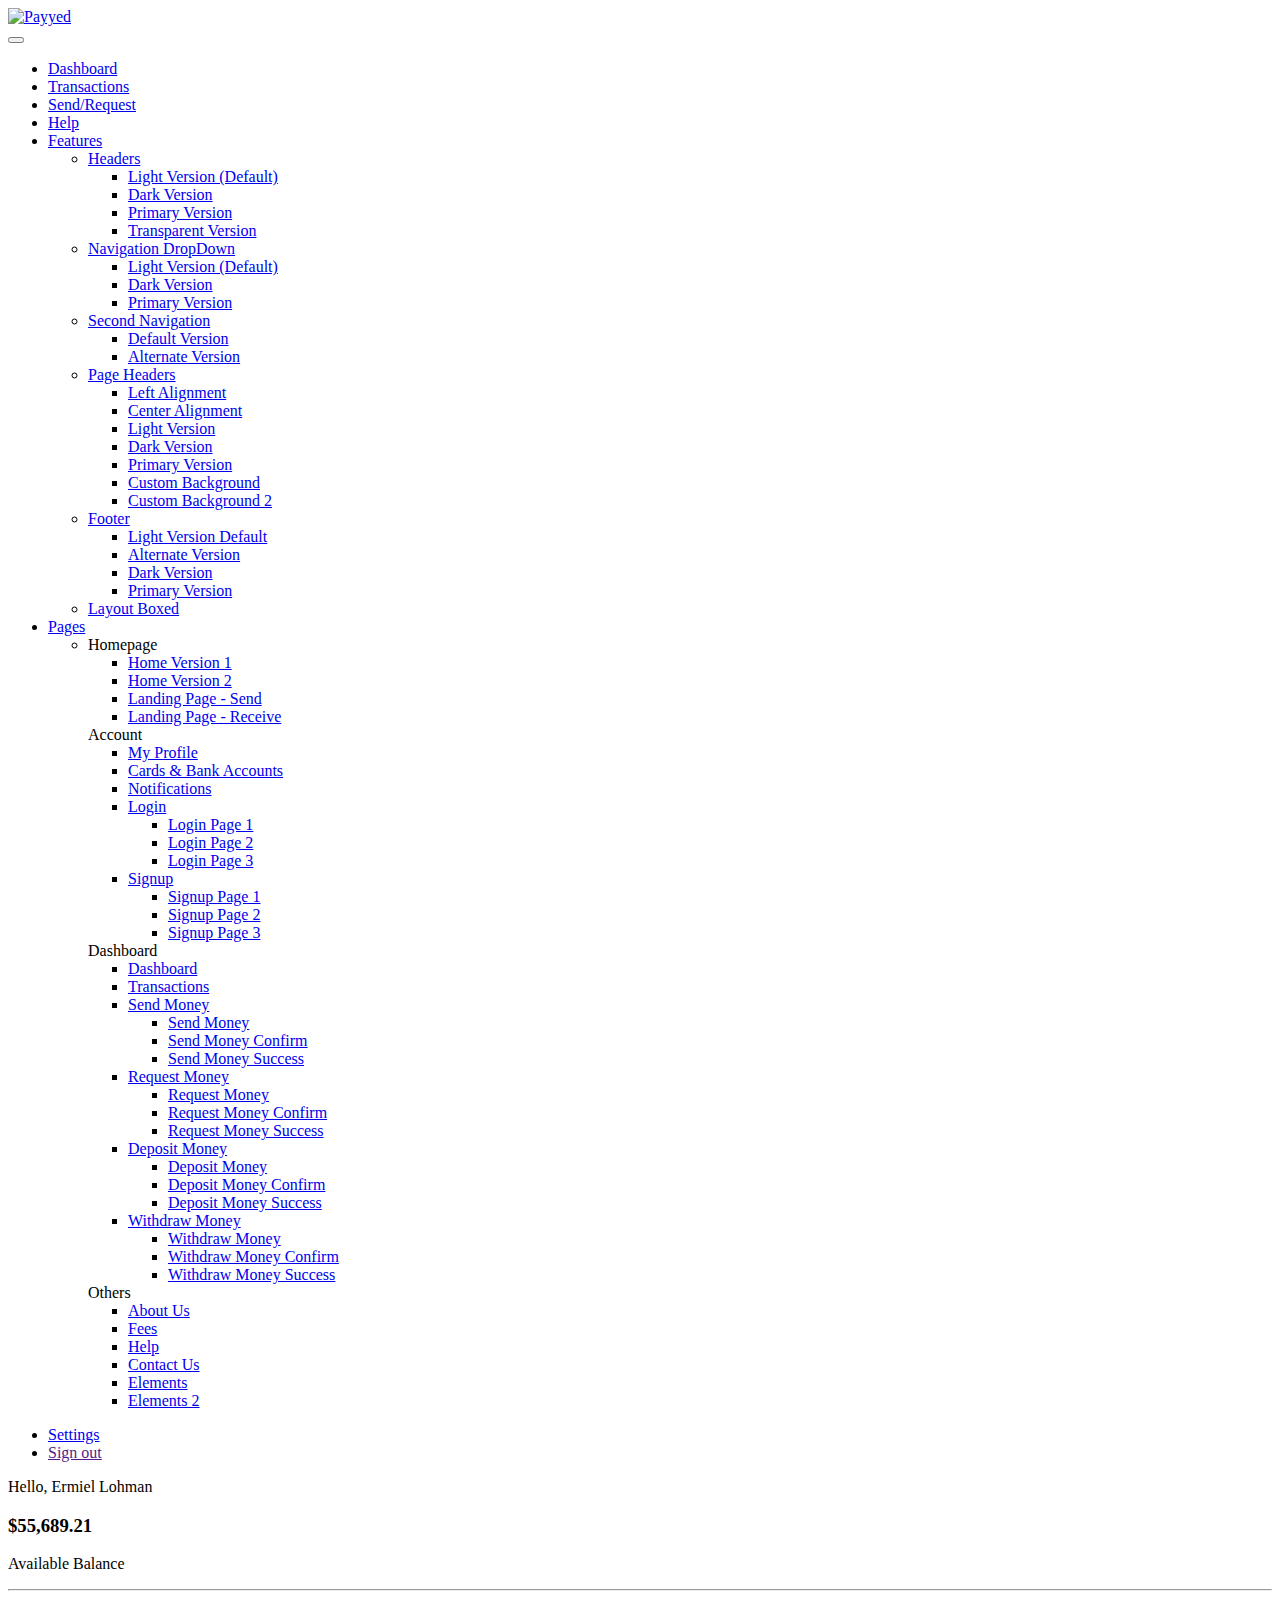
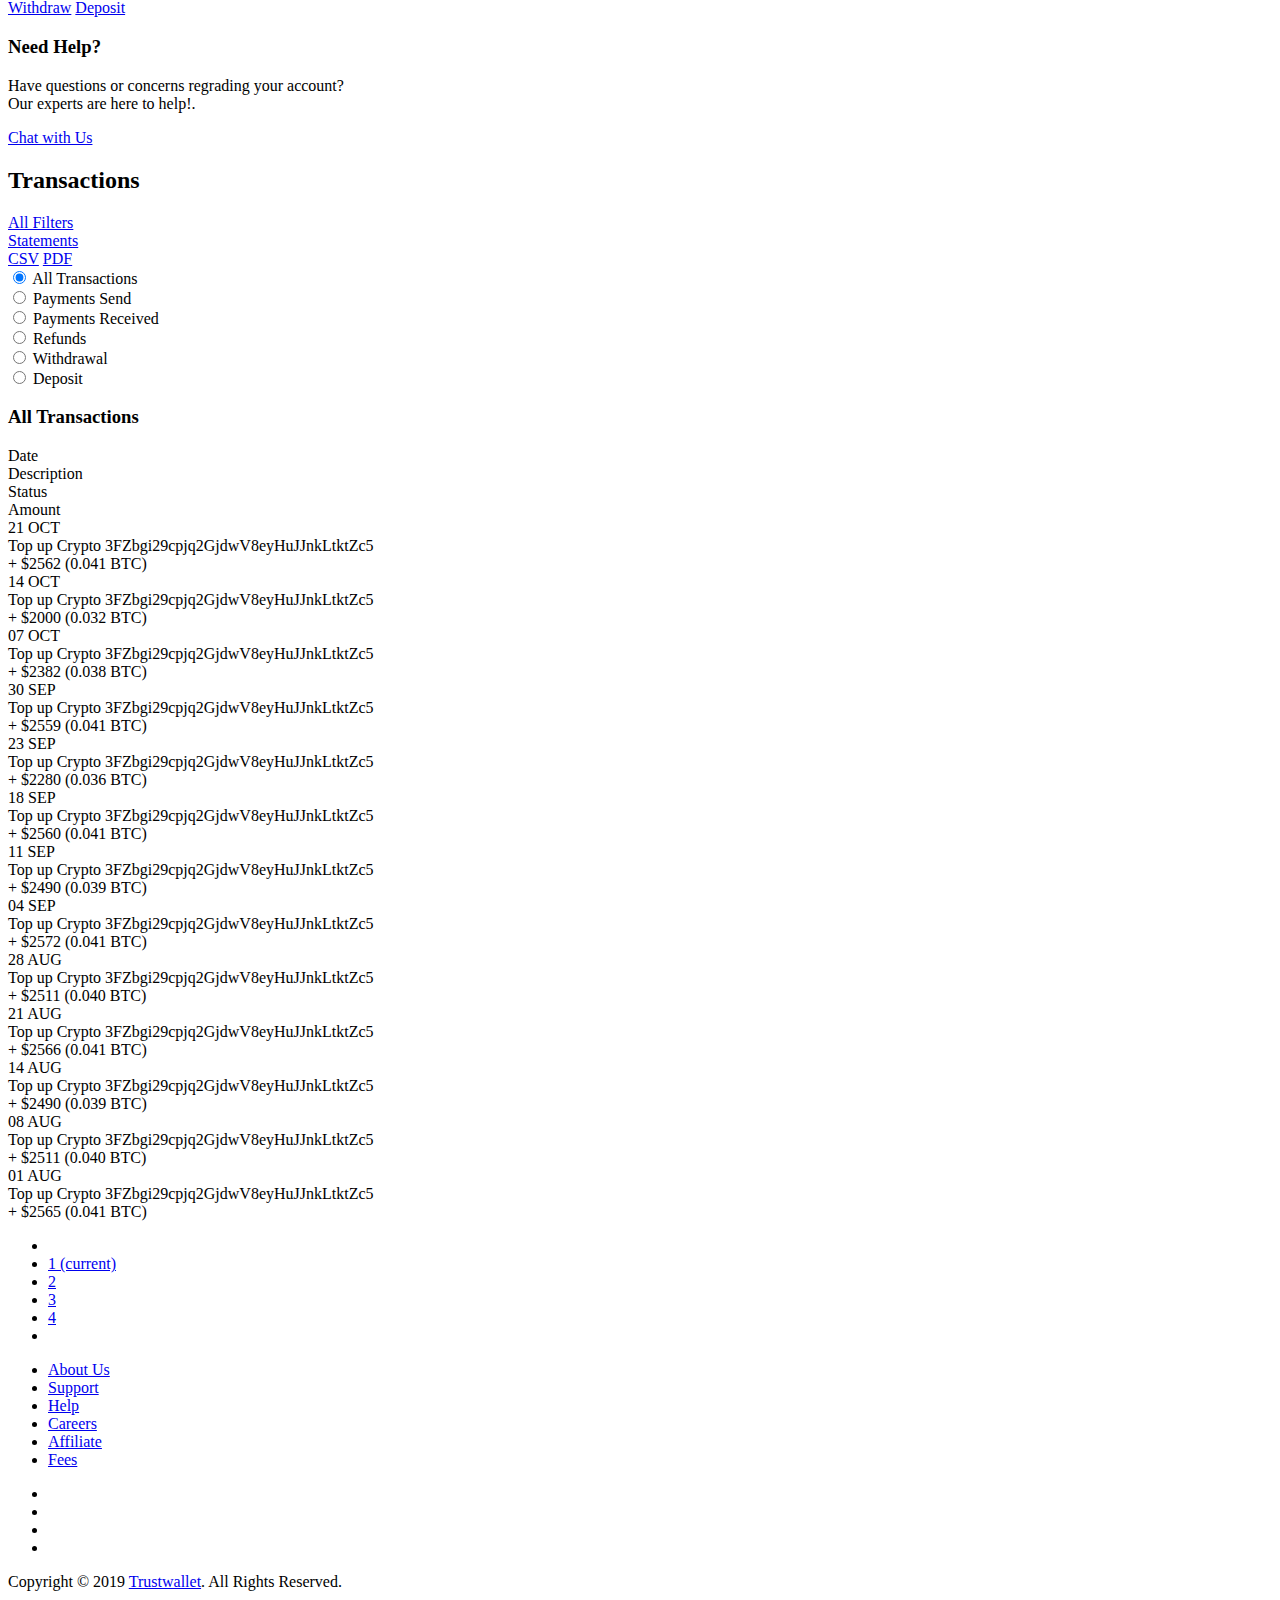
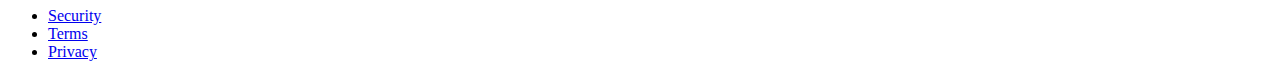
==== transactions.html @ 7359560a "Add files via upload" ====
<!DOCTYPE html>
<html lang="en">
<head>
<meta charset="UTF-8" />
<meta http-equiv="X-UA-Compatible" content="IE=edge">
<meta name="viewport" content="width=device-width, initial-scale=1, minimum-scale=1.0, shrink-to-fit=no">
<link href="images/favicon.png" rel="icon" />
<title>TrustWallet - Money Transfer and Online Payments </title>
<meta name="description" content="This professional design html template is for build a Money Transfer and online payments website.">
<meta name="author" content="harnishdesign.net">

<!-- Web Fonts
============================================= -->
<link rel='stylesheet' href='https://fonts.googleapis.com/css?family=Rubik:300,300i,400,400i,500,500i,700,700i,900,900i' type='text/css'>

<!-- Stylesheet
============================================= -->
<link rel="stylesheet" type="text/css" href="vendor/bootstrap/css/bootstrap.min.css" />
<link rel="stylesheet" type="text/css" href="vendor/font-awesome/css/all.min.css" />
<link rel="stylesheet" type="text/css" href="vendor/daterangepicker/daterangepicker.css" />
<link rel="stylesheet" type="text/css" href="css/stylesheet.css" />
</head>
<body>

<!-- Preloader -->
<div id="preloader">
  <div data-loader="dual-ring"></div>
</div>
<!-- Preloader End -->

<!-- Document Wrapper   
============================================= -->
<div id="main-wrapper"> 
  
  <!-- Header
  ============================================= -->
  <header id="header">
    <div class="container">
      <div class="header-row">
        <div class="header-column justify-content-start"> 
          <!-- Logo
          ============================= -->
          <div class="logo"> <a class="d-flex" href="index.html" title="Trustwallet"><img src="images/logo.png" alt="Payyed" /></a> </div>
          <!-- Logo end --> 
          <!-- Collapse Button
          ============================== -->
          <button class="navbar-toggler" type="button" data-toggle="collapse" data-target="#header-nav"> <span></span> <span></span> <span></span> </button>
          <!-- Collapse Button end --> 
          
          <!-- Primary Navigation
          ============================== -->
          <nav class="primary-menu navbar navbar-expand-lg">
            <div id="header-nav" class="collapse navbar-collapse">
              <ul class="navbar-nav mr-auto">
                <li><a href="dashboard.html">Dashboard</a></li>
                <li class="active"><a href="transactions.html">Transactions</a></li>
                <li><a href="send-money.html">Send/Request</a></li>
                <li><a href="help.html">Help</a></li>
                <li class="dropdown"> <a class="dropdown-toggle" href="#">Features</a>
                  <ul class="dropdown-menu">
                    <li class="dropdown"><a class="dropdown-item dropdown-toggle" href="#">Headers</a>
                      <ul class="dropdown-menu">
                        <li><a class="dropdown-item" href="index.html">Light Version (Default)</a></li>
                        <li><a class="dropdown-item" href="feature-header-dark.html">Dark Version</a></li>
                        <li><a class="dropdown-item" href="feature-header-primary.html">Primary Version</a></li>
                        <li><a class="dropdown-item" href="index-2.html">Transparent Version</a></li>
                      </ul>
                    </li>
                    <li class="dropdown"><a class="dropdown-item dropdown-toggle" href="#">Navigation DropDown</a>
                      <ul class="dropdown-menu">
                        <li><a class="dropdown-item" href="index.html">Light Version (Default)</a></li>
                        <li><a class="dropdown-item" href="feature-navigation-dropdown-dark.html">Dark Version</a></li>
                        <li><a class="dropdown-item" href="feature-navigation-dropdown-primary.html">Primary Version</a></li>
                      </ul>
                    </li>
                    <li class="dropdown"><a class="dropdown-item dropdown-toggle" href="#">Second Navigation</a>
                      <ul class="dropdown-menu">
                        <li><a class="dropdown-item" href="send-money.html">Default Version</a></li>
                        <li><a class="dropdown-item" href="deposit-money.html">Alternate Version</a></li>
                      </ul>
                    </li>
                    <li class="dropdown"><a class="dropdown-item dropdown-toggle" href="#">Page Headers</a>
                      <ul class="dropdown-menu">
                        <li><a class="dropdown-item" href="feature-page-header-left-alignment.html">Left Alignment</a></li>
                        <li><a class="dropdown-item" href="feature-page-header-center-alignment.html">Center Alignment</a></li>
                        <li><a class="dropdown-item" href="feature-page-header-light.html">Light Version</a></li>
                        <li><a class="dropdown-item" href="feature-page-header-dark.html">Dark Version</a></li>
                        <li><a class="dropdown-item" href="feature-page-header-primary.html">Primary Version</a></li>
                        <li><a class="dropdown-item" href="feature-page-header-custom-background.html">Custom Background</a></li>
                        <li><a class="dropdown-item" href="feature-page-header-custom-background-with-transparent-header.html">Custom Background 2</a></li>
                      </ul>
                    </li>
                    <li class="dropdown"><a class="dropdown-item dropdown-toggle" href="#">Footer</a>
                      <ul class="dropdown-menu">
                        <li><a class="dropdown-item" href="index.html">Light Version Default</a></li>
                        <li><a class="dropdown-item" href="index-2.html">Alternate Version</a></li>
                        <li><a class="dropdown-item" href="feature-footer-dark.html">Dark Version</a></li>
                        <li><a class="dropdown-item" href="feature-footer-primary.html">Primary Version</a></li>
                      </ul>
                    </li>
                    <li><a class="dropdown-item" href="feature-layout-boxed.html">Layout Boxed</a></li>
                  </ul>
                </li>
                <li class="dropdown dropdown-mega"> <a class="dropdown-toggle" href="#">Pages</a>
                  <ul class="dropdown-menu">
                    <li>
                      <div class="dropdown-mega-content">
                        <div class="row">
                          <div class="col-lg-3"> <span class="sub-title">Homepage</Span>
                            <ul class="dropdown-mega-submenu">
                              <li><a class="dropdown-item" href="index.html">Home Version 1</a></li>
                              <li><a class="dropdown-item" href="index-2.html">Home Version 2</a></li>
                              <li><a class="dropdown-item" href="landing-page-send.html">Landing Page - Send</a></li>
                              <li><a class="dropdown-item" href="landing-page-receive.html">Landing Page - Receive</a></li>
                            </ul>
                          </div>
                          <div class="col-lg-3"> <span class="sub-title">Account</Span>
                            <ul class="dropdown-mega-submenu">
                              <li><a class="dropdown-item" href="profile.html">My Profile</a></li>
                              <li><a class="dropdown-item" href="profile-cards-and-bank-accounts.html">Cards & Bank Accounts</a></li>
                              <li><a class="dropdown-item" href="profile-notifications.html">Notifications</a></li>
                              <li class="dropdown"><a class="dropdown-item dropdown-toggle" href="#">Login</a>
                                <ul class="dropdown-menu">
                                  <li><a class="dropdown-item" href="login.html">Login Page 1</a></li>
                                  <li><a class="dropdown-item" href="login-2.html">Login Page 2</a></li>
                                  <li><a class="dropdown-item" href="login-3.html">Login Page 3</a></li>
                                </ul>
                              </li>
                              <li class="dropdown"><a class="dropdown-item dropdown-toggle" href="#">Signup</a>
                                <ul class="dropdown-menu">
                                  <li><a class="dropdown-item" href="signup.html">Signup Page 1</a></li>
                                  <li><a class="dropdown-item" href="signup-2.html">Signup Page 2 </a></li>
                                  <li><a class="dropdown-item" href="signup-3.html">Signup Page 3 </a></li>
                                </ul>
                              </li>
                            </ul>
                          </div>
                          <div class="col-lg-3"> <span class="sub-title">Dashboard</Span>
                            <ul class="dropdown-mega-submenu">
                              <li><a class="dropdown-item" href="dashboard.html">Dashboard</a></li>
                              <li><a class="dropdown-item" href="transactions.html">Transactions</a></li>
                              <li class="dropdown"><a class="dropdown-item dropdown-toggle" href="#">Send Money</a>
                                <ul class="dropdown-menu">
                                  <li><a class="dropdown-item" href="send-money.html">Send Money</a></li>
                                  <li><a class="dropdown-item" href="send-money-confirm.html">Send Money Confirm</a></li>
                                  <li><a class="dropdown-item" href="send-money-success.html">Send Money Success </a></li>
                                </ul>
                              </li>
                              <li class="dropdown"><a class="dropdown-item dropdown-toggle" href="#">Request Money</a>
                                <ul class="dropdown-menu">
                                  <li><a class="dropdown-item" href="request-money.html">Request Money</a></li>
                                  <li><a class="dropdown-item" href="request-money-confirm.html">Request Money Confirm</a></li>
                                  <li><a class="dropdown-item" href="request-money-success.html">Request Money Success </a></li>
                                </ul>
                              </li>
                              <li class="dropdown"><a class="dropdown-item dropdown-toggle" href="#">Deposit Money</a>
                                <ul class="dropdown-menu">
                                  <li><a class="dropdown-item" href="deposit-money.html">Deposit Money</a></li>
                                  <li><a class="dropdown-item" href="deposit-money-confirm.html">Deposit Money Confirm</a></li>
                                  <li><a class="dropdown-item" href="deposit-money-success.html">Deposit Money Success </a></li>
                                </ul>
                              </li>
                              <li class="dropdown"><a class="dropdown-item dropdown-toggle" href="#">Withdraw Money</a>
                                <ul class="dropdown-menu">
                                  <li><a class="dropdown-item" href="withdraw-money.html">Withdraw Money</a></li>
                                  <li><a class="dropdown-item" href="withdraw-money-confirm.html">Withdraw Money Confirm</a></li>
                                  <li><a class="dropdown-item" href="withdraw-money-success.html">Withdraw Money Success </a></li>
                                </ul>
                              </li>
                            </ul>
                          </div>
                          <div class="col-lg-3"> <span class="sub-title">Others</Span>
                            <ul class="dropdown-mega-submenu">
                              <li><a class="dropdown-item" href="about-us.html">About Us</a></li>
                              <li><a class="dropdown-item" href="fees.html">Fees</a></li>
                              <li><a class="dropdown-item" href="help.html">Help</a></li>
                              <li><a class="dropdown-item" href="contact-us.html">Contact Us</a></li>
                              <li><a class="dropdown-item" href="elements.html">Elements</a></li>
                              <li><a class="dropdown-item" href="elements-2.html">Elements 2</a></li>
                            </ul>
                          </div>
                        </div>
                      </div>
                    </li>
                  </ul>
                </li>
              </ul>
            </div>
          </nav>
          <!-- Primary Navigation end --> 
        </div>
        <div class="header-column justify-content-end"> 
          <!-- Login & Signup Link
          ============================== -->
          <nav class="login-signup navbar navbar-expand">
            <ul class="navbar-nav">
              <li><a href="profile.html">Settings</a> </li>
              <li class="align-items-center h-auto ml-sm-3"><a class="btn btn-outline-primary shadow-none d-none d-sm-block" href="">Sign out</a></li>
            </ul>
          </nav>
          <!-- Login & Signup Link end --> 
        </div>
      </div>
    </div>
  </header>
  <!-- Header End --> 
  
  <!-- Content
  ============================================= -->
  <div id="content" class="py-4">
    <div class="container">
      <div class="row"> 
        
        <!-- Left Panel
        ============================================= -->
        <aside class="col-lg-3"> 
          
          <!-- Profile Details
          =============================== -->
          <div class="bg-light shadow-sm rounded text-center p-3 mb-4">
<!--            <div class="profile-thumb mt-3 mb-4"> <img class="rounded-circle" src="images/profile-thumb.jpg" alt="">-->
<!--              <div class="profile-thumb-edit custom-file bg-primary text-white" data-toggle="tooltip" title="Change Profile Picture"> <i class="fas fa-camera position-absolute"></i>-->
<!--                <input type="file" class="custom-file-input" id="customFile">-->
<!--              </div>-->
<!--            </div>-->
            <p class="text-3 font-weight-500 mb-2">Hello, Ermiel Lohman</p>
<!--            <p class="mb-2"><a href="profile.html" class="text-5 text-light" data-toggle="tooltip" title="Edit Profile"><i class="fas fa-edit"></i></a></p>-->
          </div>
          <!-- Profile Details End --> 
          
          <!-- Available Balance
          =============================== -->
          <div class="bg-light shadow-sm rounded text-center p-3 mb-4">
            <div class="text-17 text-light my-3"><i class="fas fa-wallet"></i></div>
            <h3 class="text-9 font-weight-400">$55,689.21</h3>
            <p class="mb-2 text-muted opacity-8">Available Balance</p>
            <hr class="mx-n3">
            <div class="d-flex"><a href="#" class="btn-link mr-auto">Withdraw</a> <a href="#" class="btn-link ml-auto">Deposit</a></div>
          </div>
          <!-- Available Balance End --> 
          
          <!-- Need Help?
          =============================== -->
          <div class="bg-light shadow-sm rounded text-center p-3 mb-4">
            <div class="text-17 text-light my-3"><i class="fas fa-comments"></i></div>
            <h3 class="text-3 font-weight-400 my-4">Need Help?</h3>
            <p class="text-muted opacity-8 mb-4">Have questions or concerns regrading your account?<br>
              Our experts are here to help!.</p>
            <a href="#" class="btn btn-primary btn-block">Chat with Us</a> </div>
          <!-- Need Help? End -->
          
        </aside>
        <!-- Left Panel End -->
        
        <!-- Middle Panel
        ============================================= -->
        <div class="col-lg-9">
          
          <h2 class="font-weight-400 mb-3">Transactions</h2>
          
          <!-- Filter
          ============================================= -->
          <div class="row">
            <div class="col mb-2">
              <form id="filterTransactions" method="post">
                <div class="form-row">
                  <!-- Date Range
                  ========================= -->
<!--                  <div class="col-sm-6 col-md-5 form-group">-->
<!--                    <input id="dateRange" type="text" class="form-control" placeholder="Date Range">-->
<!--                    <span class="icon-inside"><i class="fas fa-calendar-alt"></i></span> -->
<!--                  </div>-->
                  <!-- All Filters Link
                  ========================= -->
                  <div class="col-auto d-flex align-items-center mr-auto form-group" data-toggle="collapse"> <a class="btn-link" data-toggle="collapse" href="#allFilters" aria-expanded="false" aria-controls="allFilters">All Filters<i class="fas fa-sliders-h text-3 ml-1"></i></a> </div>
                  <!-- Statements Link
                  ========================= -->
                  <div class="col-auto d-flex align-items-center ml-auto form-group">
                    <div class="dropdown"> <a class="text-muted btn-link" href="#" role="button" id="statements" data-toggle="dropdown" aria-haspopup="true" aria-expanded="false"><i class="fas fa-file-download text-3 mr-1"></i>Statements</a>
                      <div class="dropdown-menu dropdown-menu-right" aria-labelledby="statements"> <a class="dropdown-item" href="#">CSV</a> <a class="dropdown-item" href="#">PDF</a> </div>
                    </div>
                  </div>
                  
                  <!-- All Filters collapse
                  ================================ -->
                  <div class="col-12 collapse mb-3" id="allFilters">
                    <div class="custom-control custom-radio custom-control-inline">
                      <input type="radio" id="allTransactions" name="allFilters" class="custom-control-input" checked>
                      <label class="custom-control-label" for="allTransactions">All Transactions</label>
                    </div>
                    <div class="custom-control custom-radio custom-control-inline">
                      <input type="radio" id="paymentsSend" name="allFilters" class="custom-control-input">
                      <label class="custom-control-label" for="paymentsSend">Payments Send</label>
                    </div>
                    <div class="custom-control custom-radio custom-control-inline">
                      <input type="radio" id="paymentsReceived" name="allFilters" class="custom-control-input">
                      <label class="custom-control-label" for="paymentsReceived">Payments Received</label>
                    </div>
                    <div class="custom-control custom-radio custom-control-inline">
                      <input type="radio" id="refunds" name="allFilters" class="custom-control-input">
                      <label class="custom-control-label" for="refunds">Refunds</label>
                    </div>
                    <div class="custom-control custom-radio custom-control-inline">
                      <input type="radio" id="withdrawal" name="allFilters" class="custom-control-input">
                      <label class="custom-control-label" for="withdrawal">Withdrawal</label>
                    </div>
                    <div class="custom-control custom-radio custom-control-inline">
                      <input type="radio" id="deposit" name="allFilters" class="custom-control-input">
                      <label class="custom-control-label" for="deposit">Deposit</label>
                    </div>
                  </div>
                  <!-- All Filters collapse End -->
                </div>
              </form>
            </div>
          </div>
          <!-- Filter End -->
          
          <!-- All Transactions
          ============================================= -->
          <div class="bg-light shadow-sm rounded py-4 mb-4">
            <h3 class="text-5 font-weight-400 d-flex align-items-center px-4 mb-3">All Transactions</h3>
            <!-- Title
            =============================== -->
            <div class="transaction-title py-2 px-4">
              <div class="row">
                <div class="col-2 col-sm-1 text-center"><span class="">Date</span></div>
                <div class="col col-sm-7">Description</div>
                <div class="col-auto col-sm-2 d-none d-sm-block text-center">Status</div>
                <div class="col-3 col-sm-2 text-right">Amount</div>
              </div>
            </div>
            <!-- Title End -->
            
            <!-- Transaction List
            =============================== -->
            <div class="transaction-list">
              <div class="transaction-item px-4 py-3" data-toggle="modal" data-target="#transaction-detail">
                <div class="row align-items-center flex-row">
                  <div class="col-2 col-sm-1 text-center"> <span class="d-block text-4 font-weight-300">21</span> <span class="d-block text-1 font-weight-300 text-uppercase">OCT</span> </div>
                  <div class="col col-sm-7"> <span class="d-block text-4">Top up Crypto</span> <span class="text-muted">3FZbgi29cpjq2GjdwV8eyHuJJnkLtktZc5</span> </div>
                  <div class="col-auto col-sm-2 d-none d-sm-block text-center text-3"> <span class="text-success" data-toggle="tooltip" data-original-title="Completed"><i class="fas fa-check-circle"></i></span> </div>
                  <div class="col-3 col-sm-2 text-right text-4"> <span class="text-nowrap">+ $2562</span> <span class="text-2 text-nowrap">(0.041 BTC)</span> </div>
                </div>
              </div>
              <div class="transaction-item px-4 py-3" data-toggle="modal" data-target="#transaction-detail">
                <div class="row align-items-center flex-row">
                  <div class="col-2 col-sm-1 text-center"> <span class="d-block text-4 font-weight-300">14</span> <span class="d-block text-1 font-weight-300 text-uppercase">OCT</span> </div>
                  <div class="col col-sm-7"> <span class="d-block text-4">Top up Crypto</span> <span class="text-muted">3FZbgi29cpjq2GjdwV8eyHuJJnkLtktZc5</span> </div>
                  <div class="col-auto col-sm-2 d-none d-sm-block text-center text-3"> <span class="text-success" data-toggle="tooltip" data-original-title="Completed"><i class="fas fa-check-circle"></i></span> </div>
                  <div class="col-3 col-sm-2 text-right text-4"> <span class="text-nowrap">+ $2000</span> <span class="text-2 text-nowrap">(0.032 BTC)</span> </div>
                </div>
              </div>
              <div class="transaction-item px-4 py-3" data-toggle="modal" data-target="#transaction-detail">
                <div class="row align-items-center flex-row">
                  <div class="col-2 col-sm-1 text-center"> <span class="d-block text-4 font-weight-300">07</span> <span class="d-block text-1 font-weight-300 text-uppercase">OCT</span> </div>
                  <div class="col col-sm-7"> <span class="d-block text-4">Top up Crypto</span> <span class="text-muted">3FZbgi29cpjq2GjdwV8eyHuJJnkLtktZc5</span> </div>
                  <div class="col-auto col-sm-2 d-none d-sm-block text-center text-3"> <span class="text-success" data-toggle="tooltip" data-original-title="Completed"><i class="fas fa-check-circle"></i></span> </div>
                  <div class="col-3 col-sm-2 text-right text-4"> <span class="text-nowrap">+ $2382</span> <span class="text-2 text-nowrap">(0.038 BTC)</span> </div>
                </div>
              </div>
              <div class="transaction-item px-4 py-3" data-toggle="modal" data-target="#transaction-detail">
                <div class="row align-items-center flex-row">
                  <div class="col-2 col-sm-1 text-center"> <span class="d-block text-4 font-weight-300">30</span> <span class="d-block text-1 font-weight-300 text-uppercase">SEP</span> </div>
                  <div class="col col-sm-7"> <span class="d-block text-4">Top up Crypto</span> <span class="text-muted">3FZbgi29cpjq2GjdwV8eyHuJJnkLtktZc5</span> </div>
                  <div class="col-auto col-sm-2 d-none d-sm-block text-center text-3"> <span class="text-success" data-toggle="tooltip" data-original-title="Completed"><i class="fas fa-check-circle"></i></span> </div>
                  <div class="col-3 col-sm-2 text-right text-4"> <span class="text-nowrap">+ $2559</span> <span class="text-2 text-nowrap">(0.041 BTC)</span> </div>
                </div>
              </div>
              <div class="transaction-item px-4 py-3" data-toggle="modal" data-target="#transaction-detail">
                <div class="row align-items-center flex-row">
                  <div class="col-2 col-sm-1 text-center"> <span class="d-block text-4 font-weight-300">23</span> <span class="d-block text-1 font-weight-300 text-uppercase">SEP</span> </div>
                  <div class="col col-sm-7"> <span class="d-block text-4">Top up Crypto</span> <span class="text-muted">3FZbgi29cpjq2GjdwV8eyHuJJnkLtktZc5</span> </div>
                  <div class="col-auto col-sm-2 d-none d-sm-block text-center text-3"> <span class="text-danger" data-toggle="tooltip" data-original-title="Cancelled"><i class="fas fa-times-circle"></i></span> </div>
                  <div class="col-3 col-sm-2 text-right text-4"> <span class="text-nowrap">+ $2280</span> <span class="text-2 text-nowrap">(0.036 BTC)</span> </div>
                </div>
              </div>
              <div class="transaction-item px-4 py-3" data-toggle="modal" data-target="#transaction-detail">
                <div class="row align-items-center flex-row">
                  <div class="col-2 col-sm-1 text-center"> <span class="d-block text-4 font-weight-300">18</span> <span class="d-block text-1 font-weight-300 text-uppercase">SEP</span> </div>
                  <div class="col col-sm-7"> <span class="d-block text-4">Top up Crypto</span> <span class="text-muted">3FZbgi29cpjq2GjdwV8eyHuJJnkLtktZc5</span> </div>
                  <div class="col-auto col-sm-2 d-none d-sm-block text-center text-3"> <span class="text-success" data-toggle="tooltip" data-original-title="Completed"><i class="fas fa-check-circle"></i></span> </div>
                  <div class="col-3 col-sm-2 text-right text-4"> <span class="text-nowrap">+ $2560</span> <span class="text-2 text-nowrap">(0.041 BTC)</span> </div>
                </div>
              </div>
              <div class="transaction-item px-4 py-3" data-toggle="modal" data-target="#transaction-detail">
                <div class="row align-items-center flex-row">
                  <div class="col-2 col-sm-1 text-center"> <span class="d-block text-4 font-weight-300">11</span> <span class="d-block text-1 font-weight-300 text-uppercase">SEP</span> </div>
                  <div class="col col-sm-7"> <span class="d-block text-4">Top up Crypto</span> <span class="text-muted">3FZbgi29cpjq2GjdwV8eyHuJJnkLtktZc5</span> </div>
                  <div class="col-auto col-sm-2 d-none d-sm-block text-center text-3"> <span class="text-success" data-toggle="tooltip" data-original-title="Completed"><i class="fas fa-check-circle"></i></span> </div>
                  <div class="col-3 col-sm-2 text-right text-4"> <span class="text-nowrap">+ $2490</span> <span class="text-2 text-nowrap">(0.039 BTC)</span> </div>
                </div>
              </div>
              <div class="transaction-item px-4 py-3" data-toggle="modal" data-target="#transaction-detail">
                <div class="row align-items-center flex-row">
                  <div class="col-2 col-sm-1 text-center"> <span class="d-block text-4 font-weight-300">04</span> <span class="d-block text-1 font-weight-300 text-uppercase">SEP</span> </div>
                  <div class="col col-sm-7"> <span class="d-block text-4">Top up Crypto</span> <span class="text-muted">3FZbgi29cpjq2GjdwV8eyHuJJnkLtktZc5</span> </div>
                  <div class="col-auto col-sm-2 d-none d-sm-block text-center text-3"> <span class="text-success" data-toggle="tooltip" data-original-title="Completed"><i class="fas fa-check-circle"></i></span> </div>
                  <div class="col-3 col-sm-2 text-right text-4"> <span class="text-nowrap">+ $2572</span> <span class="text-2 text-nowrap">(0.041 BTC)</span> </div>
                </div>
              </div>
              <div class="transaction-item px-4 py-3" data-toggle="modal" data-target="#transaction-detail">
                <div class="row align-items-center flex-row">
                  <div class="col-2 col-sm-1 text-center"> <span class="d-block text-4 font-weight-300">28</span> <span class="d-block text-1 font-weight-300 text-uppercase">AUG</span> </div>
                  <div class="col col-sm-7"> <span class="d-block text-4">Top up Crypto</span> <span class="text-muted">3FZbgi29cpjq2GjdwV8eyHuJJnkLtktZc5</span> </div>
                  <div class="col-auto col-sm-2 d-none d-sm-block text-center text-3"> <span class="text-success" data-toggle="tooltip" data-original-title="Completed"><i class="fas fa-check-circle"></i></span> </div>
                  <div class="col-3 col-sm-2 text-right text-4"> <span class="text-nowrap">+ $2511</span> <span class="text-2 text-nowrap">(0.040 BTC)</span> </div>
                </div>
              </div>
              <div class="transaction-item px-4 py-3" data-toggle="modal" data-target="#transaction-detail">
                <div class="row align-items-center flex-row">
                  <div class="col-2 col-sm-1 text-center"> <span class="d-block text-4 font-weight-300">21</span> <span class="d-block text-1 font-weight-300 text-uppercase">AUG</span> </div>
                  <div class="col col-sm-7"> <span class="d-block text-4">Top up Crypto</span> <span class="text-muted">3FZbgi29cpjq2GjdwV8eyHuJJnkLtktZc5</span> </div>
                  <div class="col-auto col-sm-2 d-none d-sm-block text-center text-3"> <span class="text-success" data-toggle="tooltip" data-original-title="Completed"><i class="fas fa-check-circle"></i></span> </div>
                  <div class="col-3 col-sm-2 text-right text-4"> <span class="text-nowrap">+ $2566</span> <span class="text-2 text-nowrap">(0.041 BTC)</span> </div>
                </div>
              </div>
              <div class="transaction-item px-4 py-3" data-toggle="modal" data-target="#transaction-detail">
                <div class="row align-items-center flex-row">
                  <div class="col-2 col-sm-1 text-center"> <span class="d-block text-4 font-weight-300">14</span> <span class="d-block text-1 font-weight-300 text-uppercase">AUG</span> </div>
                  <div class="col col-sm-7"> <span class="d-block text-4">Top up Crypto</span> <span class="text-muted">3FZbgi29cpjq2GjdwV8eyHuJJnkLtktZc5</span> </div>
                  <div class="col-auto col-sm-2 d-none d-sm-block text-center text-3"> <span class="text-success" data-toggle="tooltip" data-original-title="Completed"><i class="fas fa-check-circle"></i></span> </div>
                  <div class="col-3 col-sm-2 text-right text-4"> <span class="text-nowrap">+ $2490</span> <span class="text-2 text-nowrap">(0.039 BTC)</span> </div>
                </div>
              </div>
              <div class="transaction-item px-4 py-3" data-toggle="modal" data-target="#transaction-detail">
                <div class="row align-items-center flex-row">
                  <div class="col-2 col-sm-1 text-center"> <span class="d-block text-4 font-weight-300">08</span> <span class="d-block text-1 font-weight-300 text-uppercase">AUG</span> </div>
                  <div class="col col-sm-7"> <span class="d-block text-4">Top up Crypto</span> <span class="text-muted">3FZbgi29cpjq2GjdwV8eyHuJJnkLtktZc5</span> </div>
                  <div class="col-auto col-sm-2 d-none d-sm-block text-center text-3"> <span class="text-success" data-toggle="tooltip" data-original-title="Completed"><i class="fas fa-check-circle"></i></span> </div>
                  <div class="col-3 col-sm-2 text-right text-4"> <span class="text-nowrap">+ $2511</span> <span class="text-2 text-nowrap">(0.040 BTC)</span> </div>
                </div>
              </div>
              <div class="transaction-item px-4 py-3" data-toggle="modal" data-target="#transaction-detail">
                <div class="row align-items-center flex-row">
                  <div class="col-2 col-sm-1 text-center"> <span class="d-block text-4 font-weight-300">01</span> <span class="d-block text-1 font-weight-300 text-uppercase">AUG</span> </div>
                  <div class="col col-sm-7"> <span class="d-block text-4">Top up Crypto</span> <span class="text-muted">3FZbgi29cpjq2GjdwV8eyHuJJnkLtktZc5</span> </div>
                  <div class="col-auto col-sm-2 d-none d-sm-block text-center text-3"> <span class="text-success" data-toggle="tooltip" data-original-title="Completed"><i class="fas fa-check-circle"></i></span> </div>
                  <div class="col-3 col-sm-2 text-right text-4"> <span class="text-nowrap">+ $2565</span> <span class="text-2 text-nowrap">(0.041 BTC)</span> </div>
                </div>
              </div>
            </div>
            <!-- Transaction List End -->
            
            <!-- Transaction Item Details Modal
            =========================================== -->
<!--            <div id="transaction-detail" class="modal fade" role="dialog" aria-hidden="true">-->
<!--              <div class="modal-dialog modal-dialog-centered transaction-details" role="document">-->
<!--                <div class="modal-content">-->
<!--                  <div class="modal-body">-->
<!--                    <div class="row no-gutters">-->
<!--                      <div class="col-sm-5 d-flex justify-content-center bg-primary rounded-left py-4">-->
<!--                        <div class="my-auto text-center">-->
<!--                          <div class="text-17 text-white my-3"><i class="fas fa-building"></i></div>-->
<!--                          <h3 class="text-4 text-white font-weight-400 my-3">Envato Pty Ltd</h3>-->
<!--                          <div class="text-8 font-weight-500 text-white my-4">$557.20</div>-->
<!--                          <p class="text-white">15 March 2019</p>-->
<!--                        </div>-->
<!--                      </div>-->
<!--                      <div class="col-sm-7">-->
<!--                        <h5 class="text-5 font-weight-400 m-3">Transaction Details-->
<!--                          <button type="button" class="close font-weight-400" data-dismiss="modal" aria-label="Close"> <span aria-hidden="true">&times;</span> </button>-->
<!--                        </h5>-->
<!--                        <hr>-->
<!--                        <div class="px-3">-->
<!--                          <ul class="list-unstyled">-->
<!--                            <li class="mb-2">Payment Amount <span class="float-right text-3">$562.00</span></li>-->
<!--                            <li class="mb-2">Fee <span class="float-right text-3">-$4.80</span></li>-->
<!--                          </ul>-->
<!--                          <hr class="mb-2">-->
<!--                          <p class="d-flex align-items-center font-weight-500 mb-4">Total Amount <span class="text-3 ml-auto">$557.20</span></p>-->
<!--                          <ul class="list-unstyled">-->
<!--                            <li class="font-weight-500">Paid By:</li>-->
<!--                            <li class="text-muted">Envato Pty Ltd</li>-->
<!--                          </ul>-->
<!--                          <ul class="list-unstyled">-->
<!--                            <li class="font-weight-500">Transaction ID:</li>-->
<!--                            <li class="text-muted">26566689645685976589</li>-->
<!--                          </ul>-->
<!--                          <ul class="list-unstyled">-->
<!--                            <li class="font-weight-500">Description:</li>-->
<!--                            <li class="text-muted">Envato March 2019 Member Payment</li>-->
<!--                          </ul>-->
<!--                          <ul class="list-unstyled">-->
<!--                            <li class="font-weight-500">Status:</li>-->
<!--                            <li class="text-muted">Completed</li>-->
<!--                          </ul>-->
<!--                        </div>-->
<!--                      </div>-->
<!--                    </div>-->
<!--                  </div>-->
<!--                </div>-->
<!--              </div>-->
<!--            </div>-->
            <!-- Transaction Item Details Modal End -->
            
            <!-- Pagination
            ============================================= -->
            <ul class="pagination justify-content-center mt-4 mb-0">
              <li class="page-item disabled"> <a class="page-link" href="#" tabindex="-1"><i class="fas fa-angle-left"></i></a> </li>
              <li class="page-item active"> <a class="page-link" href="#">1 <span class="sr-only">(current)</span></a> </li>
              <li class="page-item"><a class="page-link" href="#">2</a></li>
              <li class="page-item"><a class="page-link" href="#">3</a></li>
              <li class="page-item"><a class="page-link" href="#">4</a></li>
              <li class="page-item"> <a class="page-link" href="#"><i class="fas fa-angle-right"></i></a> </li>
            </ul>
            <!-- Paginations end --> 
            
          </div>
          <!-- All Transactions End --> 
        </div>
        <!-- Middle End --> 
      </div>
    </div>
  </div>
  <!-- Content end --> 
  
  <!-- Footer
  ============================================= -->
  <footer id="footer">
    <div class="container">
      <div class="row">
        <div class="col-lg d-lg-flex align-items-center">
          <ul class="nav justify-content-center justify-content-lg-start text-3">
            <li class="nav-item"> <a class="nav-link active" href="#">About Us</a></li>
            <li class="nav-item"> <a class="nav-link" href="#">Support</a></li>
            <li class="nav-item"> <a class="nav-link" href="#">Help</a></li>
            <li class="nav-item"> <a class="nav-link" href="#">Careers</a></li>
            <li class="nav-item"> <a class="nav-link" href="#">Affiliate</a></li>
            <li class="nav-item"> <a class="nav-link" href="#">Fees</a></li>
          </ul>
        </div>
        <div class="col-lg d-lg-flex justify-content-lg-end mt-3 mt-lg-0">
          <ul class="social-icons justify-content-center">
            <li class="social-icons-facebook"><a data-toggle="tooltip" href="http://www.facebook.com/" target="_blank" title="Facebook"><i class="fab fa-facebook-f"></i></a></li>
            <li class="social-icons-twitter"><a data-toggle="tooltip" href="http://www.twitter.com/" target="_blank" title="Twitter"><i class="fab fa-twitter"></i></a></li>
            <li class="social-icons-google"><a data-toggle="tooltip" href="http://www.google.com/" target="_blank" title="Google"><i class="fab fa-google"></i></a></li>
            <li class="social-icons-youtube"><a data-toggle="tooltip" href="http://www.youtube.com/" target="_blank" title="Youtube"><i class="fab fa-youtube"></i></a></li>
          </ul>
        </div>
      </div>
      <div class="footer-copyright pt-3 pt-lg-2 mt-2">
        <div class="row">
          <div class="col-lg">
            <p class="text-center text-lg-left mb-2 mb-lg-0">Copyright &copy; 2019 <a href="#">Trustwallet</a>. All Rights Reserved.</p>
          </div>
          <div class="col-lg d-lg-flex align-items-center justify-content-lg-end">
            <ul class="nav justify-content-center">
              <li class="nav-item"> <a class="nav-link active" href="#">Security</a></li>
              <li class="nav-item"> <a class="nav-link" href="#">Terms</a></li>
              <li class="nav-item"> <a class="nav-link" href="#">Privacy</a></li>
            </ul>
          </div>
        </div>
      </div>
    </div>
  </footer>
  <!-- Footer end --> 
  
</div>
<!-- Document Wrapper end --> 

<!-- Back to Top
============================================= --> 
<a id="back-to-top" data-toggle="tooltip" title="Back to Top" href="javascript:void(0)"><i class="fa fa-chevron-up"></i></a> 

<!-- Script --> 
<script src="vendor/jquery/jquery.min.js"></script> 
<script src="vendor/bootstrap/js/bootstrap.bundle.min.js"></script> 
<script src="vendor/daterangepicker/moment.min.js"></script> 
<script src="vendor/daterangepicker/daterangepicker.js"></script> 
<script>
$(function() {
 'use strict';
 
 // Date Range Picker
 $(function() {
    var start = moment().subtract(29, 'days');
    var end = moment();
    function cb(start, end) {
        $('#dateRange span').html(start.format('MMMM D, YYYY') + ' - ' + end.format('MMMM D, YYYY'));
    }
    $('#dateRange').daterangepicker({
        startDate: start,
        endDate: end,
        ranges: {
           'Today': [moment(), moment()],
           'Yesterday': [moment().subtract(1, 'days'), moment().subtract(1, 'days')],
           'Last 7 Days': [moment().subtract(6, 'days'), moment()],
           'Last 30 Days': [moment().subtract(29, 'days'), moment()],
           'This Month': [moment().startOf('month'), moment().endOf('month')],
           'Last Month': [moment().subtract(1, 'month').startOf('month'), moment().subtract(1, 'month').endOf('month')]
        }
    }, cb);
    cb(start, end);
});
});
</script> 
<script src="js/theme.js"></script>
</body>
</html>
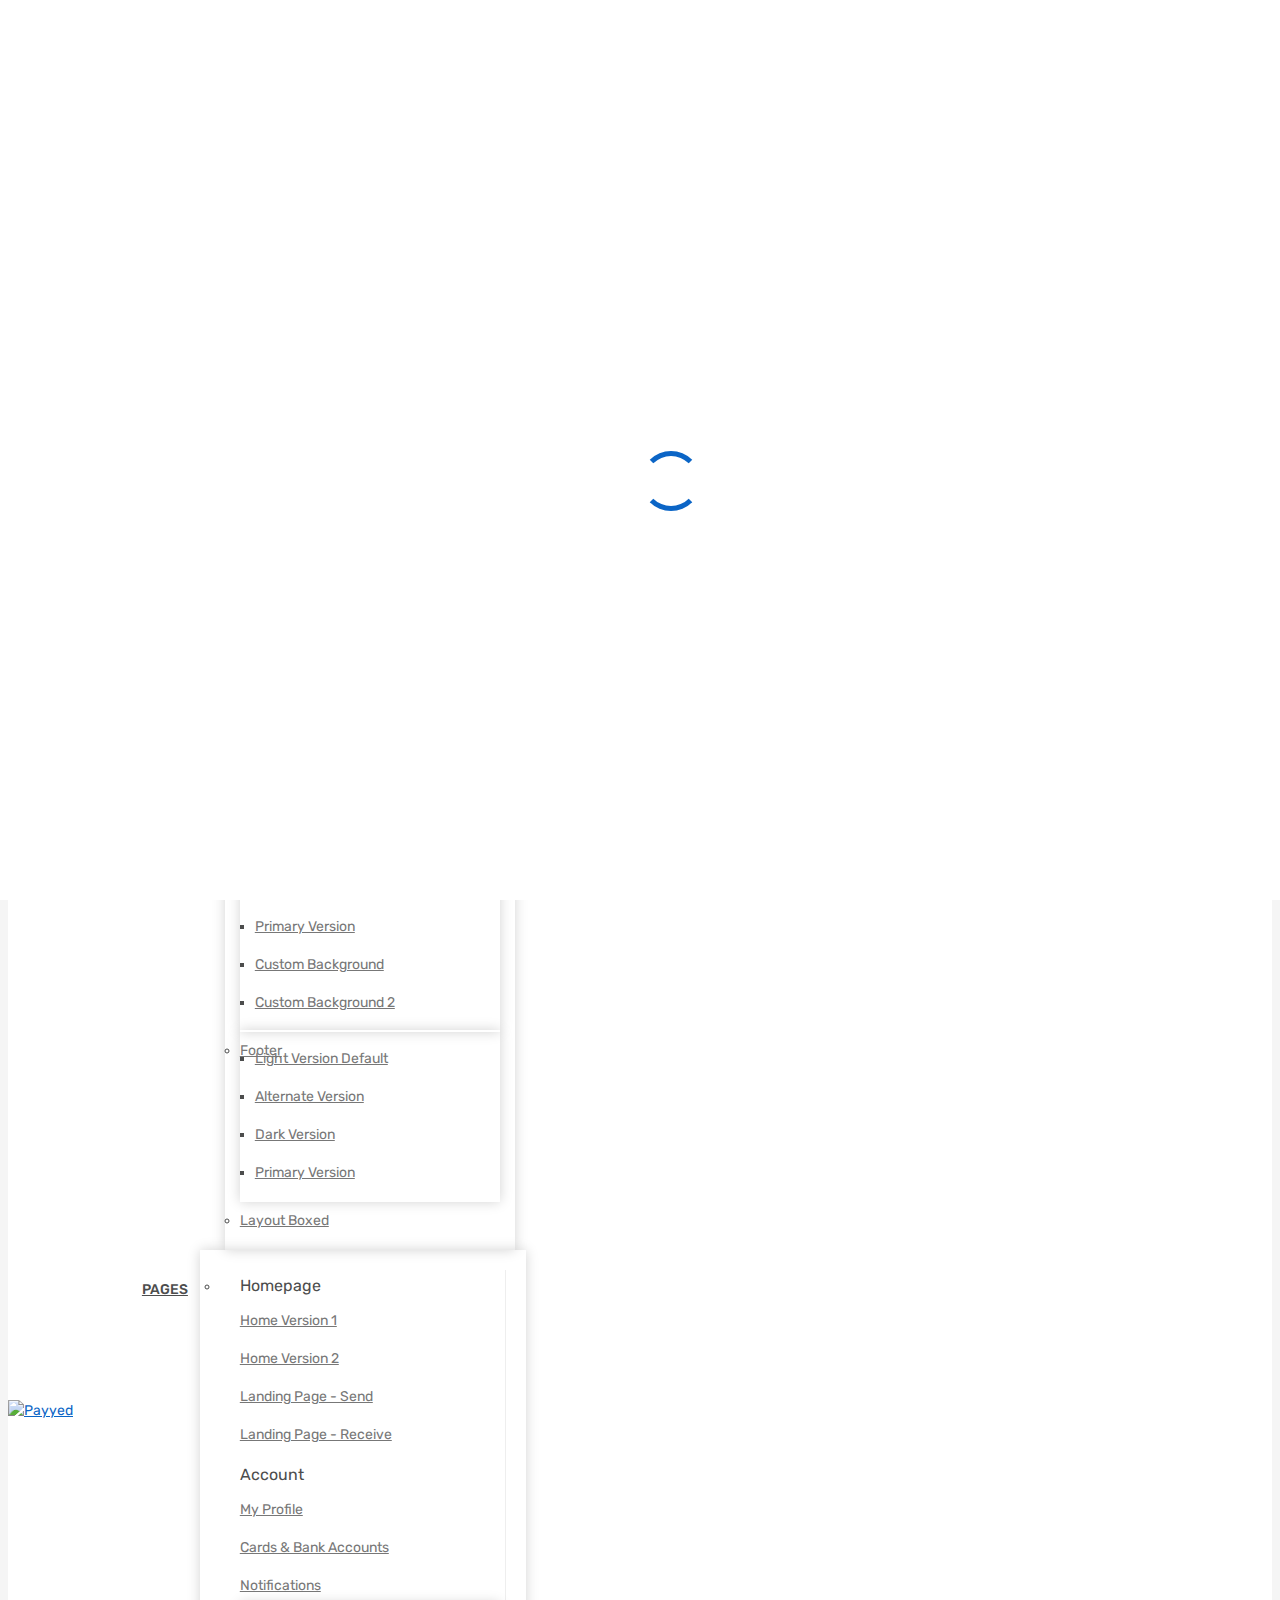
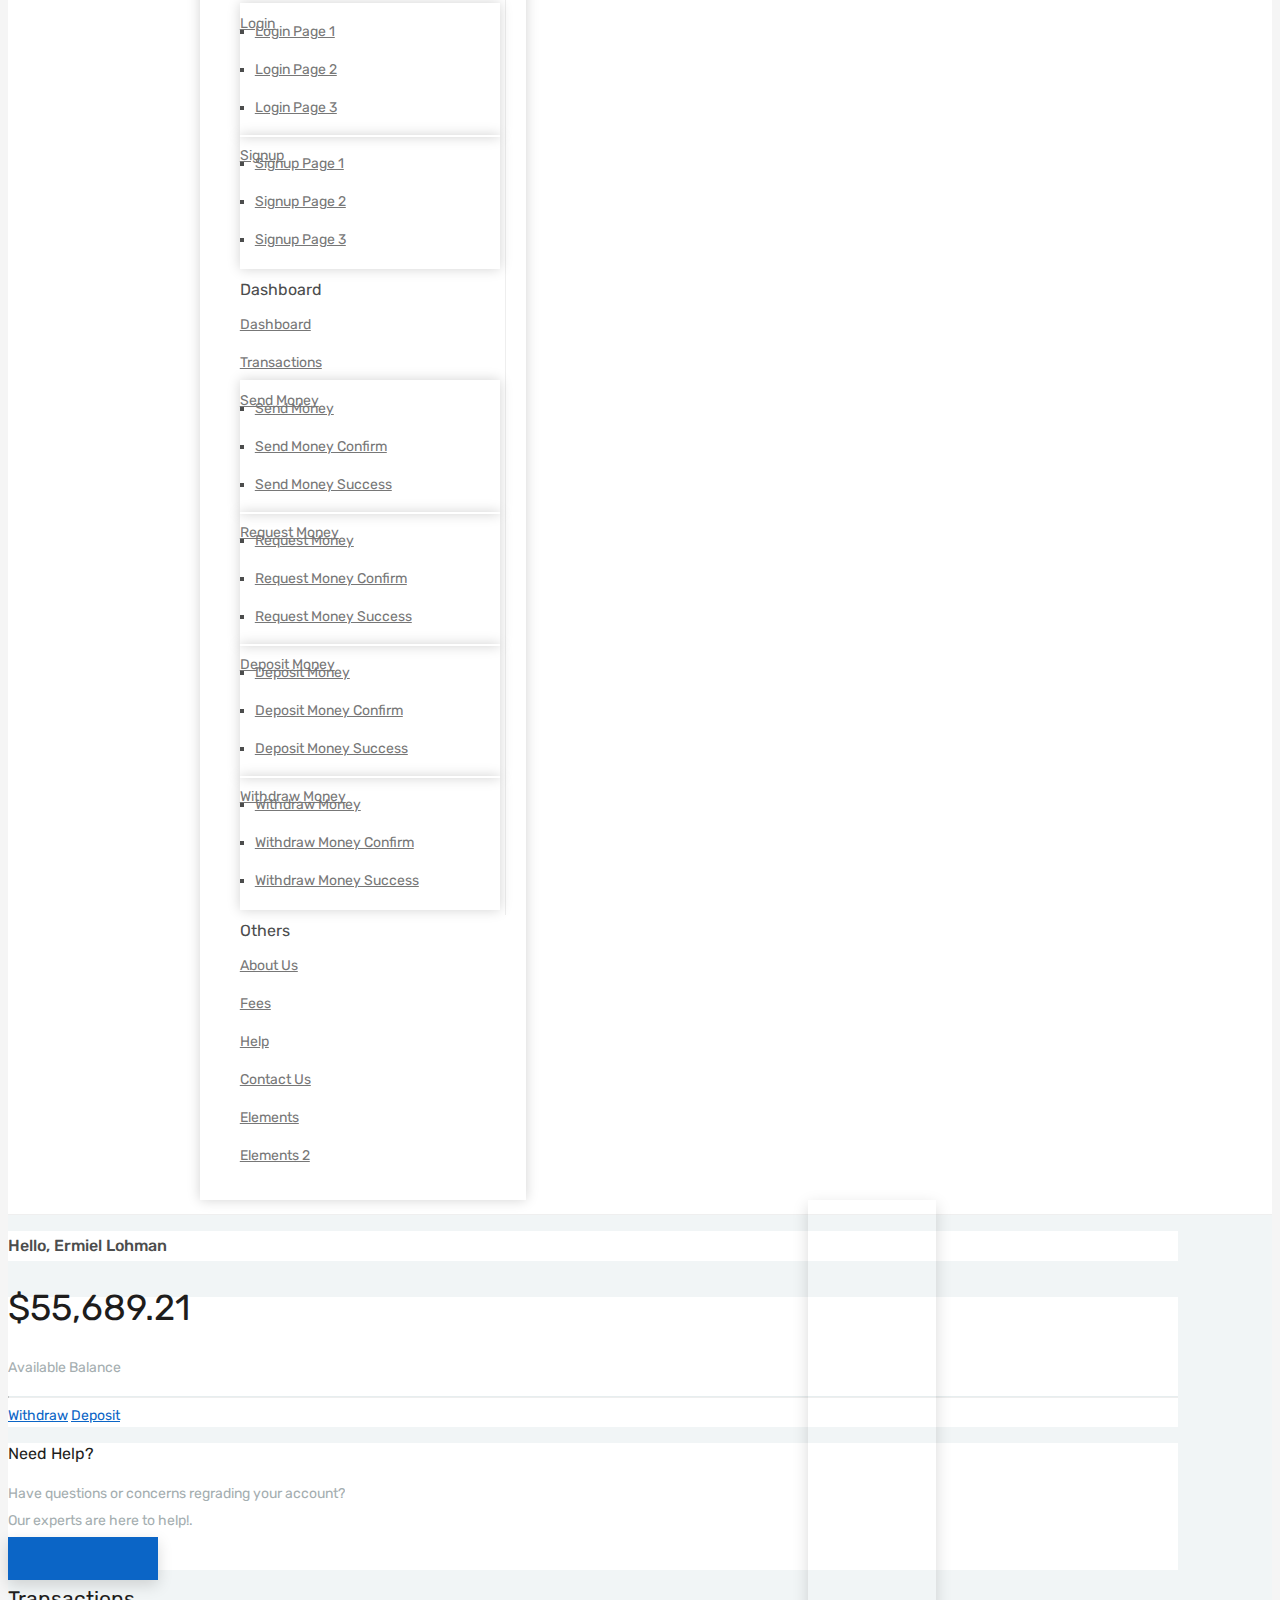
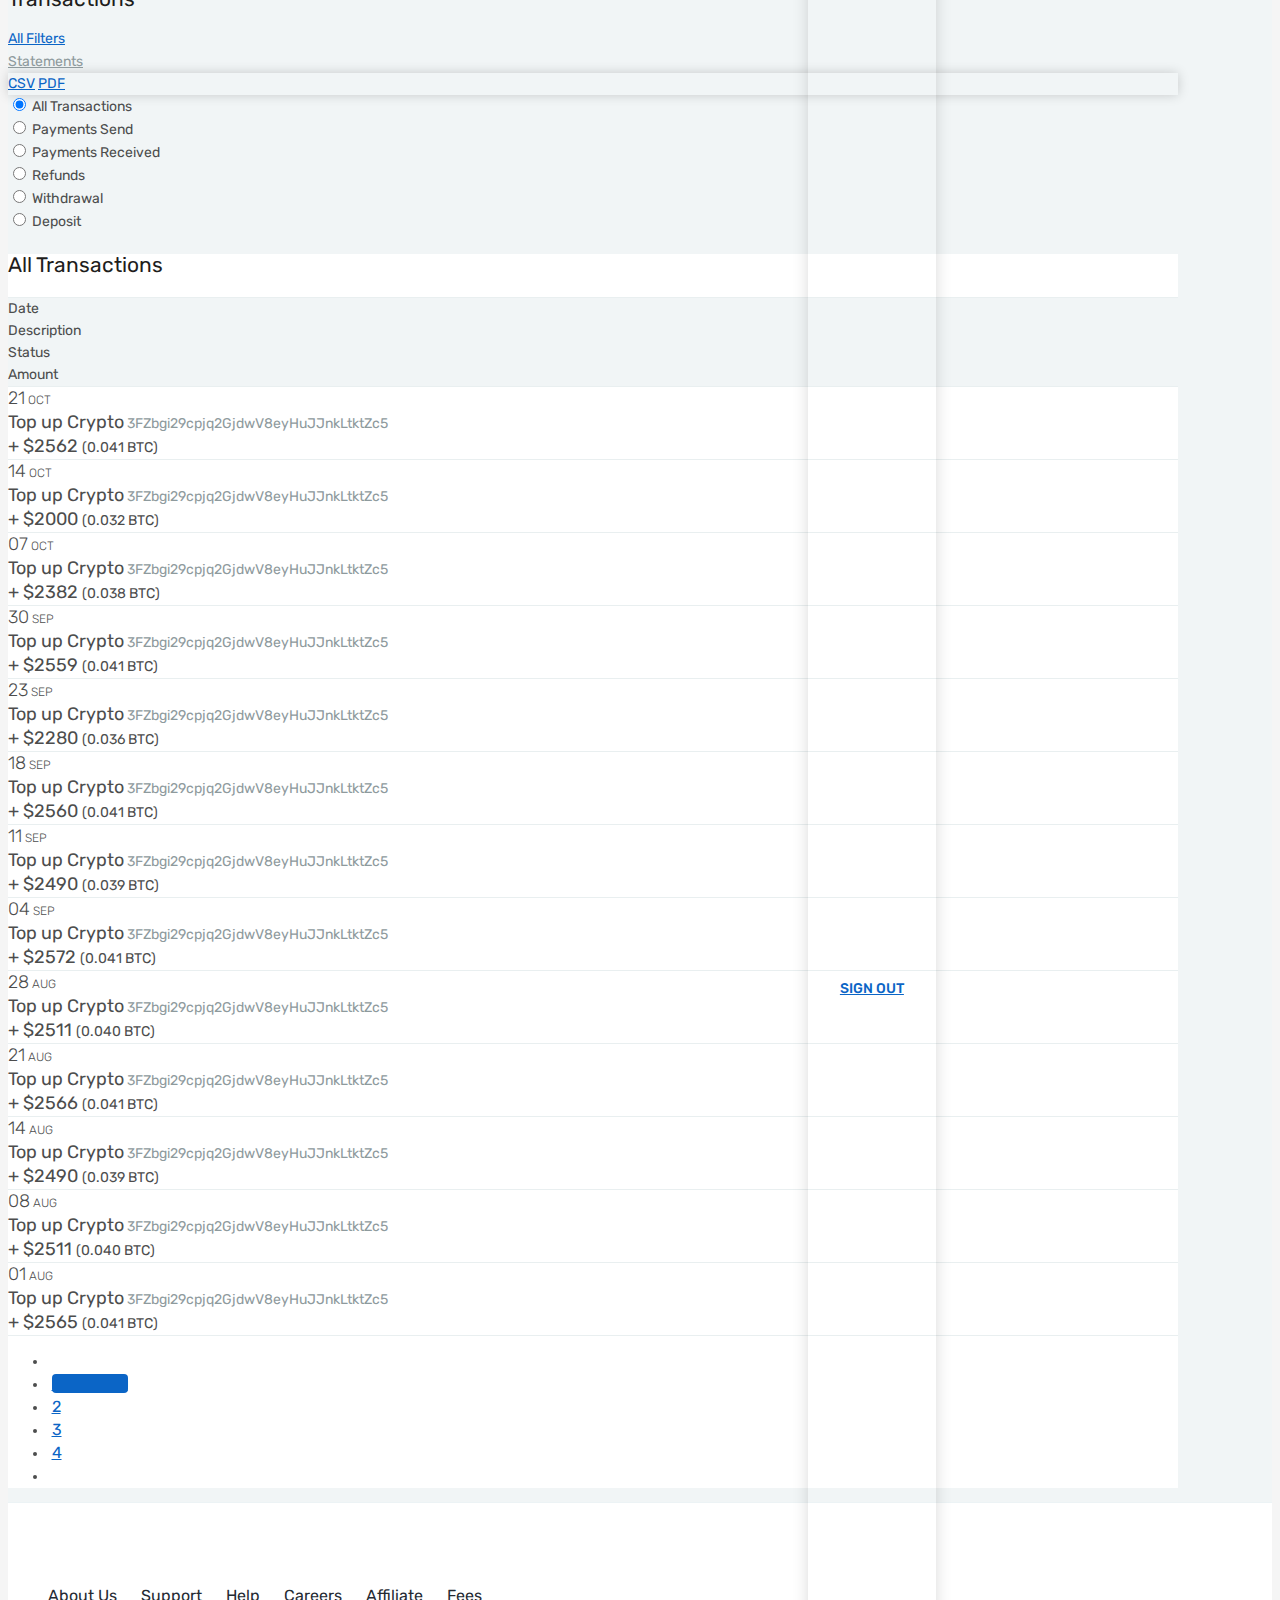
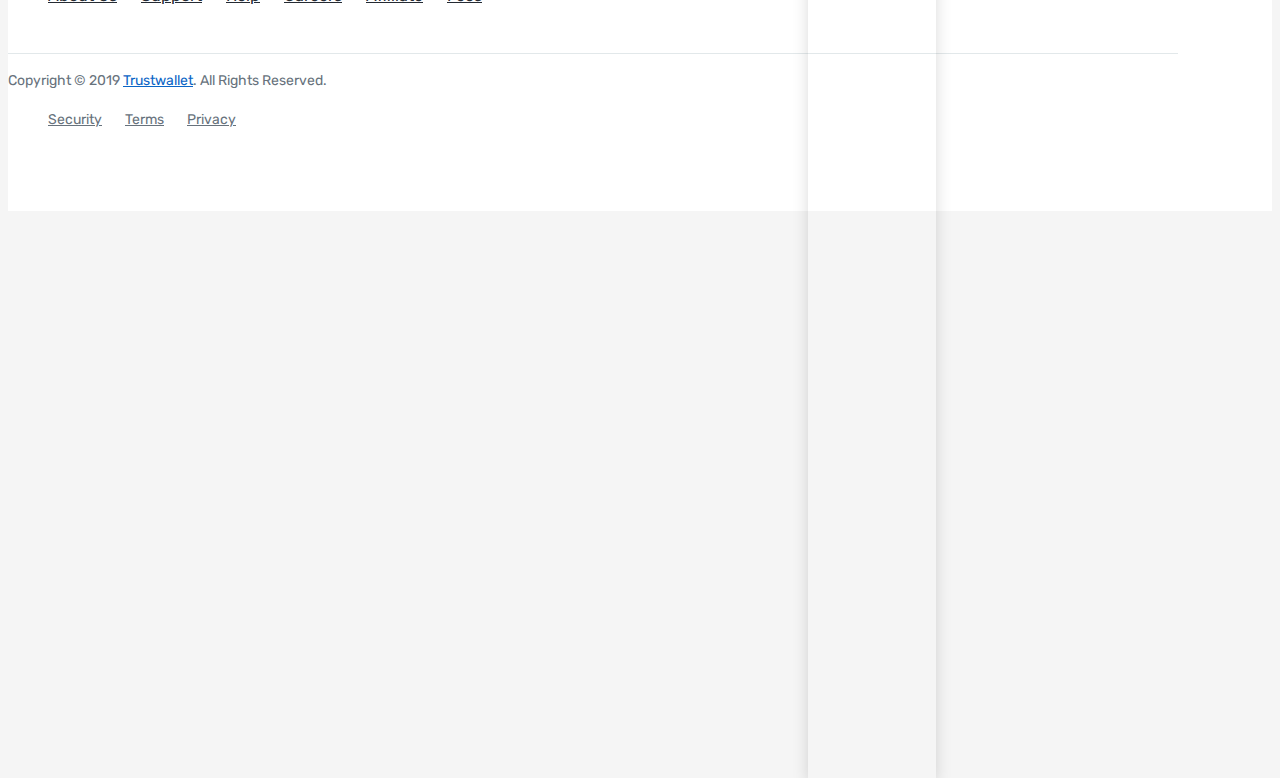
==== commit e3672459: "Add files via upload" ====
--- a/transactions.html
+++ b/transactions.html
@@ -18,7 +18,2832 @@
 <link rel="stylesheet" type="text/css" href="vendor/bootstrap/css/bootstrap.min.css" />
 <link rel="stylesheet" type="text/css" href="vendor/font-awesome/css/all.min.css" />
 <link rel="stylesheet" type="text/css" href="vendor/daterangepicker/daterangepicker.css" />
-<link rel="stylesheet" type="text/css" href="css/stylesheet.css" />
+<!--<link rel="stylesheet" type="text/css" href="css/stylesheet.css" />-->
+
+  <style>
+    /*-----------------------------------------------------------------------------------
+
+   Template Name: Payyed
+   Description: Money Transfer and Online Payments HTML Template
+   Template URI: http://demo.harnishdesign.net/html/payyed
+   Author: Harnish Design
+   Author URI: https://themeforest.net/user/harnishdesign
+   Version: 1.0
+
+=================================================
+  Table of Contents
+=================================================
+
+	- Basic
+	- Helpers Classes
+	- Layouts
+	- Header
+		- Logo
+		- Primary Menu
+		- Secondary Nav
+		- Page Header
+	- Profile
+		- Dashboard
+		- Cards & Bank Account Page
+	- Elements
+		- Featured Box
+		- Team
+		- Accordion & Toggle
+		- Tabs
+		- Easy Responsive Tab Accordion
+		- Custom Background
+		- Owl Carousel
+		- Brands Grid
+		- Banner
+		- Simple ul
+	- Footer
+		- Social Icons
+		- Back to Top
+	- Extra
+
+-------------------------------------------------------------------*/
+    /* =================================== */
+    /*  Basic Style
+    /* =================================== */
+    body, html {
+      height: 100%;
+    }
+
+    body {
+      background: #f5f5f5;
+      color: #4c4d4d;
+      font-family: "Rubik", sans-serif;
+      font-size: 14px;
+      line-height: 22px;
+    }
+
+    form {
+      padding: 0;
+      margin: 0;
+      display: inline;
+    }
+
+    img {
+      vertical-align: inherit;
+    }
+
+    a, a:focus {
+      color: #0b65c6;
+      -webkit-transition: all 0.2s ease;
+      transition: all 0.2s ease;
+    }
+
+    a:hover, a:active {
+      color: #0b65c6;
+      text-decoration: none;
+      -webkit-transition: all 0.2s ease;
+      transition: all 0.2s ease;
+    }
+
+    a:focus, a:active,
+    .btn.active.focus,
+    .btn.active:focus,
+    .btn.focus,
+    .btn:active.focus,
+    .btn:active:focus,
+    .btn:focus,
+    button:focus,
+    button:active {
+      outline: none;
+    }
+
+    p {
+      line-height: 1.9;
+    }
+
+    blockquote {
+      border-left: 5px solid #eee;
+      padding: 10px 20px;
+    }
+
+    iframe {
+      border: 0 !important;
+    }
+
+    h1, h2, h3, h4, h5, h6 {
+      color: #1e1d1c;
+      font-family: "Rubik", sans-serif;
+    }
+
+    .lead {
+      font-size: 1.3em;
+      line-height: 1.8;
+    }
+
+    /*-------- Preloader --------*/
+    #preloader {
+      position: fixed;
+      z-index: 999999999 !important;
+      background-color: #fff;
+      top: 0;
+      left: 0;
+      right: 0;
+      bottom: 0;
+      width: 100%;
+      height: 100%;
+    }
+    #preloader [data-loader="dual-ring"] {
+      position: absolute;
+      top: 50%;
+      left: 50%;
+      width: 50px;
+      height: 50px;
+      margin-left: -25px;
+      margin-top: -25px;
+      display: inline-block;
+      content: " ";
+      display: block;
+      margin: 1px;
+      border-radius: 50%;
+      border: 5px solid #0b65c6;
+      border-color: #0b65c6 transparent #0b65c6 transparent;
+      animation: dual-ring 1.2s linear infinite;
+    }
+
+    @keyframes dual-ring {
+      0% {
+        transform: rotate(0deg);
+      }
+      100% {
+        transform: rotate(360deg);
+      }
+    }
+    /* =================================== */
+    /*  Helpers Classes
+    /* =================================== */
+    /* Box Shadow */
+    .shadow-md {
+      -webkit-box-shadow: 0px 0px 50px -35px rgba(0, 0, 0, 0.4);
+      box-shadow: 0px 0px 50px -35px rgba(0, 0, 0, 0.4);
+    }
+
+    /* Border Radius */
+    .rounded-top-0 {
+      border-top-left-radius: 0px !important;
+      border-top-right-radius: 0px !important;
+    }
+
+    .rounded-bottom-0 {
+      border-bottom-left-radius: 0px !important;
+      border-bottom-right-radius: 0px !important;
+    }
+
+    .rounded-left-0 {
+      border-top-left-radius: 0px !important;
+      border-bottom-left-radius: 0px !important;
+    }
+
+    .rounded-right-0 {
+      border-top-right-radius: 0px !important;
+      border-bottom-right-radius: 0px !important;
+    }
+
+    /* Text Size */
+    .text-0 {
+      font-size: 11px !important;
+      font-size: 0.6875rem !important;
+    }
+
+    .text-1 {
+      font-size: 12px !important;
+      font-size: 0.75rem !important;
+    }
+
+    .text-2 {
+      font-size: 14px !important;
+      font-size: 0.875rem !important;
+    }
+
+    .text-3 {
+      font-size: 16px !important;
+      font-size: 1rem !important;
+    }
+
+    .text-4 {
+      font-size: 18px !important;
+      font-size: 1.125rem !important;
+    }
+
+    .text-5 {
+      font-size: 21px !important;
+      font-size: 1.3125rem !important;
+    }
+
+    .text-6 {
+      font-size: 24px !important;
+      font-size: 1.50rem !important;
+    }
+
+    .text-7 {
+      font-size: 28px !important;
+      font-size: 1.75rem !important;
+    }
+
+    .text-8 {
+      font-size: 32px !important;
+      font-size: 2rem !important;
+    }
+
+    .text-9 {
+      font-size: 36px !important;
+      font-size: 2.25rem !important;
+    }
+
+    .text-10 {
+      font-size: 40px !important;
+      font-size: 2.50rem !important;
+    }
+
+    .text-11 {
+      font-size: 44px !important;
+      font-size: 2.75rem !important;
+    }
+
+    .text-12 {
+      font-size: 48px !important;
+      font-size: 3rem !important;
+    }
+
+    .text-13 {
+      font-size: 52px !important;
+      font-size: 3.25rem !important;
+    }
+
+    .text-14 {
+      font-size: 56px !important;
+      font-size: 3.50rem !important;
+    }
+
+    .text-15 {
+      font-size: 60px !important;
+      font-size: 3.75rem !important;
+    }
+
+    .text-16 {
+      font-size: 64px !important;
+      font-size: 4rem !important;
+    }
+
+    .text-17 {
+      font-size: 72px !important;
+      font-size: 4.5rem !important;
+    }
+
+    .text-18 {
+      font-size: 80px !important;
+      font-size: 5rem !important;
+    }
+
+    .text-19 {
+      font-size: 84px !important;
+      font-size: 5.25rem !important;
+    }
+
+    .text-20 {
+      font-size: 92px !important;
+      font-size: 5.75rem !important;
+    }
+
+    /* Line height */
+    .line-height-07 {
+      line-height: 0.7 !important;
+    }
+
+    .line-height-1 {
+      line-height: 1 !important;
+    }
+
+    .line-height-2 {
+      line-height: 1.2 !important;
+    }
+
+    .line-height-3 {
+      line-height: 1.4 !important;
+    }
+
+    .line-height-4 {
+      line-height: 1.6 !important;
+    }
+
+    .line-height-5 {
+      line-height: 1.8 !important;
+    }
+
+    /* Font Weight */
+    .font-weight-100 {
+      font-weight: 100 !important;
+    }
+
+    .font-weight-200 {
+      font-weight: 200 !important;
+    }
+
+    .font-weight-300 {
+      font-weight: 300 !important;
+    }
+
+    .font-weight-400 {
+      font-weight: 400 !important;
+    }
+
+    .font-weight-500 {
+      font-weight: 500 !important;
+    }
+
+    .font-weight-600 {
+      font-weight: 600 !important;
+    }
+
+    .font-weight-700 {
+      font-weight: 700 !important;
+    }
+
+    .font-weight-800 {
+      font-weight: 800 !important;
+    }
+
+    .font-weight-900 {
+      font-weight: 900 !important;
+    }
+
+    /* Opacity */
+    .opacity-0 {
+      opacity: 0;
+    }
+
+    .opacity-1 {
+      opacity: 0.1;
+    }
+
+    .opacity-2 {
+      opacity: 0.2;
+    }
+
+    .opacity-3 {
+      opacity: 0.3;
+    }
+
+    .opacity-4 {
+      opacity: 0.4;
+    }
+
+    .opacity-5 {
+      opacity: 0.5;
+    }
+
+    .opacity-6 {
+      opacity: 0.6;
+    }
+
+    .opacity-7 {
+      opacity: 0.7;
+    }
+
+    .opacity-8 {
+      opacity: 0.8;
+    }
+
+    .opacity-9 {
+      opacity: 0.9;
+    }
+
+    .opacity-10 {
+      opacity: 1;
+    }
+
+    /* Background light */
+    .bg-light {
+      background-color: #FFF !important;
+    }
+
+    .bg-light-1 {
+      background-color: #f9f9fb !important;
+    }
+
+    .bg-light-2 {
+      background-color: #f8f8fa !important;
+    }
+
+    .bg-light-3 {
+      background-color: #f5f5f5 !important;
+    }
+
+    .bg-light-4 {
+      background-color: #eff0f2 !important;
+    }
+
+    .bg-light-5 {
+      background-color: #ececec !important;
+    }
+
+    /* Background Dark */
+    .bg-dark {
+      background-color: #111418 !important;
+    }
+
+    .bg-dark-1 {
+      background-color: #191f24 !important;
+    }
+
+    .bg-dark-2 {
+      background-color: #232a31 !important;
+    }
+
+    .bg-dark-3 {
+      background-color: #2b343c !important;
+    }
+
+    .bg-dark-4 {
+      background-color: #38434f !important;
+    }
+
+    .bg-dark-5 {
+      background-color: #435161 !important;
+    }
+
+    hr {
+      border-top: 1px solid rgba(16, 85, 96, 0.1);
+    }
+
+    /* =================================== */
+    /*  Layouts
+    /* =================================== */
+    #main-wrapper {
+      background: #f1f5f6;
+    }
+    #main-wrapper.boxed {
+      max-width: 1200px;
+      margin: 0 auto;
+      -webkit-box-shadow: 0px 0px 10px rgba(0, 0, 0, 0.1);
+      box-shadow: 0px 0px 10px rgba(0, 0, 0, 0.1);
+    }
+
+    .section {
+      position: relative;
+      padding: 104px 0;
+      padding: 6.5rem 0;
+    }
+
+    @media only screen and (max-width: 768px) {
+      .section {
+        padding: 3.5rem 0;
+      }
+    }
+    @media only screen and (min-width: 1200px) {
+      .container {
+        max-width: 1170px !important;
+      }
+    }
+    /* =================================== */
+    /*  Header
+    /* =================================== */
+    #header {
+      background: #fff;
+      border-bottom: 1px solid #efefef;
+    }
+    #header .navbar {
+      padding: 0px;
+    }
+    #header.bg-transparent {
+      position: absolute;
+      z-index: 999;
+      top: 0;
+      left: 0;
+      width: 100%;
+      box-shadow: none;
+      border-bottom: 1px solid rgba(250, 250, 250, 0.3);
+    }
+    #header .logo {
+      position: relative;
+      float: left;
+      margin-right: 15px;
+      -webkit-box-align: center;
+      -ms-flex-align: center;
+      align-items: center;
+      display: -webkit-box;
+      display: -ms-flexbox;
+      display: flex;
+      -ms-flex-item-align: stretch;
+      align-self: stretch;
+    }
+    #header .header-row {
+      position: relative;
+      display: -webkit-box;
+      display: -ms-flexbox;
+      max-height: 100%;
+      display: flex;
+      -webkit-box-flex: 1;
+      -ms-flex-positive: 1;
+      flex-grow: 1;
+      -ms-flex-preferred-size: 100%;
+      flex-basis: 100%;
+      -webkit-box-align: center;
+      -ms-flex-align: center;
+      align-items: center;
+      -ms-flex-item-align: stretch;
+      align-self: stretch;
+    }
+    #header .header-column {
+      display: -webkit-box;
+      display: -ms-flexbox;
+      display: flex;
+      -ms-flex-item-align: stretch;
+      align-self: stretch;
+      -webkit-box-align: center;
+      -ms-flex-align: center;
+      align-items: center;
+      -webkit-box-flex: 1;
+      -ms-flex-positive: 1;
+      flex-grow: 1;
+    }
+    #header .header-column .header-row {
+      -webkit-box-pack: inherit;
+      -ms-flex-pack: inherit;
+      justify-content: inherit;
+    }
+
+    .navbar-light .navbar-nav .active > .nav-link {
+      color: #0c2f55;
+    }
+    .navbar-light .navbar-nav .nav-link.active, .navbar-light .navbar-nav .nav-link.show {
+      color: #0c2f55;
+    }
+    .navbar-light .navbar-nav .show > .nav-link {
+      color: #0c2f55;
+    }
+
+    .primary-menu, .login-signup {
+      display: -webkit-box !important;
+      display: -ms-flexbox !important;
+      display: flex !important;
+      height: auto !important;
+      -webkit-box-ordinal-group: 0;
+      -ms-flex-item-align: stretch;
+      align-self: stretch;
+    }
+    .primary-menu.navbar, .login-signup.navbar {
+      position: inherit;
+    }
+    .primary-menu ul.navbar-nav > li, .login-signup ul.navbar-nav > li {
+      display: -webkit-box;
+      display: -ms-flexbox;
+      display: flex;
+      height: 100%;
+    }
+    .primary-menu ul.navbar-nav > li a, .login-signup ul.navbar-nav > li a {
+      display: -webkit-box;
+      display: -ms-flexbox;
+      display: flex;
+      -webkit-box-align: center;
+      -ms-flex-align: center;
+      align-items: center;
+    }
+    .primary-menu ul.navbar-nav > li > a:not(.btn), .login-signup ul.navbar-nav > li > a:not(.btn) {
+      height: 80px;
+      padding-left: 0.85em;
+      padding-right: 0.85em;
+      color: #4c4d4d;
+      -webkit-transition: all 0.2s ease;
+      transition: all 0.2s ease;
+      position: relative;
+      text-transform: uppercase;
+      font-weight: 500;
+    }
+    .primary-menu ul.navbar-nav > li:hover > a:not(.btn), .primary-menu ul.navbar-nav > li.active > a:not(.btn), .login-signup ul.navbar-nav > li:hover > a:not(.btn), .login-signup ul.navbar-nav > li.active > a:not(.btn) {
+      color: #0b65c6;
+      -webkit-transition: all 0.2s ease;
+      transition: all 0.2s ease;
+    }
+    .primary-menu ul.navbar-nav > li.dropdown .dropdown-menu li > a:not(.btn), .login-signup ul.navbar-nav > li.dropdown .dropdown-menu li > a:not(.btn) {
+      padding: 8px 0px;
+      background-color: transparent;
+      color: #777;
+      -webkit-transition: all 0.2s ease;
+      transition: all 0.2s ease;
+    }
+    .primary-menu ul.navbar-nav > li.dropdown .dropdown-menu li:hover > a:not(.btn), .login-signup ul.navbar-nav > li.dropdown .dropdown-menu li:hover > a:not(.btn) {
+      color: #0b65c6;
+      -webkit-transition: all 0.2s ease;
+      transition: all 0.2s ease;
+    }
+    .primary-menu ul.navbar-nav > li.dropdown:hover > a:after, .login-signup ul.navbar-nav > li.dropdown:hover > a:after {
+      clear: both;
+      content: ' ';
+      display: block;
+      width: 0;
+      height: 0;
+      border-style: solid;
+      border-color: transparent transparent #fff transparent;
+      position: absolute;
+      border-width: 0px 7px 6px 7px;
+      bottom: 0px;
+      left: 50%;
+      margin: 0 0 0 -5px;
+      z-index: 1022;
+    }
+    .primary-menu ul.navbar-nav > li.dropdown .dropdown-menu, .login-signup ul.navbar-nav > li.dropdown .dropdown-menu {
+      -webkit-box-shadow: 0px 0px 12px rgba(0, 0, 0, 0.176);
+      box-shadow: 0px 0px 12px rgba(0, 0, 0, 0.176);
+      border: 0px none;
+      padding: 10px 15px;
+      min-width: 230px;
+      margin: 0;
+      font-size: 14px;
+      font-size: 0.875rem;
+      z-index: 1021;
+    }
+    .primary-menu .dropdown-menu-right, .login-signup .dropdown-menu-right {
+      left: auto !important;
+      right: 100% !important;
+    }
+    .primary-menu ul.navbar-nav > li.dropdown-mega, .login-signup ul.navbar-nav > li.dropdown-mega {
+      position: static;
+    }
+    .primary-menu ul.navbar-nav > li.dropdown-mega > .dropdown-menu, .login-signup ul.navbar-nav > li.dropdown-mega > .dropdown-menu {
+      width: 100%;
+      padding: 20px 20px;
+      margin-left: 0px !important;
+    }
+    .primary-menu ul.navbar-nav > li.dropdown-mega .dropdown-mega-content > .row > div, .login-signup ul.navbar-nav > li.dropdown-mega .dropdown-mega-content > .row > div {
+      padding: 5px 5px 5px 20px;
+      border-right: 1px solid #eee;
+    }
+    .primary-menu ul.navbar-nav > li.dropdown-mega .dropdown-mega-content > .row > div:last-child, .login-signup ul.navbar-nav > li.dropdown-mega .dropdown-mega-content > .row > div:last-child {
+      border-right: 0;
+    }
+    .primary-menu ul.navbar-nav > li.dropdown-mega .sub-title, .login-signup ul.navbar-nav > li.dropdown-mega .sub-title {
+      display: block;
+      font-size: 16px;
+      margin-top: 1rem;
+      padding-bottom: 5px;
+    }
+    .primary-menu ul.navbar-nav > li.dropdown-mega .dropdown-mega-submenu, .login-signup ul.navbar-nav > li.dropdown-mega .dropdown-mega-submenu {
+      list-style-type: none;
+      padding-left: 0px;
+    }
+    .primary-menu ul.navbar-nav > li a.btn, .login-signup ul.navbar-nav > li a.btn {
+      font-size: 14px;
+      padding: 0.65rem 2rem;
+      text-transform: uppercase;
+    }
+    .primary-menu ul.navbar-nav > li.dropdown .dropdown-menu .dropdown-menu, .login-signup ul.navbar-nav > li.dropdown .dropdown-menu .dropdown-menu {
+      left: 100%;
+      margin-top: -40px;
+    }
+    .primary-menu ul.navbar-nav > li.dropdown .dropdown-menu .dropdown-toggle:after, .login-signup ul.navbar-nav > li.dropdown .dropdown-menu .dropdown-toggle:after {
+      border-top: .4em solid transparent;
+      border-right: 0;
+      border-bottom: 0.4em solid transparent;
+      border-left: 0.4em solid;
+    }
+    .primary-menu ul.navbar-nav > li.dropdown .dropdown-toggle .arrow, .login-signup ul.navbar-nav > li.dropdown .dropdown-toggle .arrow {
+      position: absolute;
+      min-width: 30px;
+      height: 100%;
+      right: 0px;
+      top: 0;
+      -webkit-transition: all 0.2s ease;
+      transition: all 0.2s ease;
+    }
+    .primary-menu ul.navbar-nav > li.dropdown .dropdown-toggle .arrow:after, .login-signup ul.navbar-nav > li.dropdown .dropdown-toggle .arrow:after {
+      content: " ";
+      position: absolute;
+      top: 50%;
+      left: 50%;
+      border-color: #000;
+      border-top: 1px solid;
+      border-right: 1px solid;
+      width: 6px;
+      height: 6px;
+      -webkit-transform: translate(-50%, -50%) rotate(45deg);
+      transform: translate(-50%, -50%) rotate(45deg);
+    }
+    .primary-menu .dropdown-toggle:after, .login-signup .dropdown-toggle:after {
+      content: none;
+    }
+
+    .dropdown-menu {
+      -webkit-box-shadow: 0px 0px 12px rgba(0, 0, 0, 0.176);
+      box-shadow: 0px 0px 12px rgba(0, 0, 0, 0.176);
+      border: 0px none;
+      font-size: 14px;
+      font-size: 0.875rem;
+    }
+
+    .header-text-light .navbar-toggler span {
+      background: #fff;
+    }
+
+    .header-text-light .login-signup ul.navbar-nav > li > a:not(.btn) {
+      color: rgba(250, 250, 250, 0.85);
+    }
+    .header-text-light .login-signup ul.navbar-nav > li:hover > a:not(.btn), .header-text-light .login-signup ul.navbar-nav > li.active > a:not(.btn) {
+      color: #fff;
+    }
+
+    @media (min-width: 992px) {
+      .header-text-light .primary-menu ul.navbar-nav > li > a:not(.btn) {
+        color: rgba(250, 250, 250, 0.85);
+      }
+      .header-text-light .primary-menu ul.navbar-nav > li:hover > a:not(.btn), .header-text-light .primary-menu ul.navbar-nav > li.active > a:not(.btn) {
+        color: #fff;
+      }
+    }
+    .primary-menu.navbar-dropdown-dark ul.navbar-nav > li.dropdown .dropdown-menu {
+      background-color: #252A2C;
+      color: #fff;
+    }
+    .primary-menu.navbar-dropdown-dark ul.navbar-nav > li.dropdown .dropdown-menu .dropdown-menu {
+      background-color: #272c2e;
+    }
+    .primary-menu.navbar-dropdown-dark ul.navbar-nav > li.dropdown:hover > a:after {
+      border-color: transparent transparent #252A2C transparent;
+    }
+    .primary-menu.navbar-dropdown-dark ul.navbar-nav > li.dropdown .dropdown-menu li > a:not(.btn) {
+      color: #a3a2a2;
+    }
+    .primary-menu.navbar-dropdown-dark ul.navbar-nav > li.dropdown .dropdown-menu li:hover > a:not(.btn) {
+      color: #fff;
+    }
+    .primary-menu.navbar-dropdown-dark ul.navbar-nav > li.dropdown-mega .dropdown-mega-content > .row > div {
+      border-color: #3a3a3a;
+    }
+    .primary-menu.navbar-dropdown-primary ul.navbar-nav > li.dropdown .dropdown-menu {
+      background-color: #0b65c6;
+      color: #fff;
+    }
+    .primary-menu.navbar-dropdown-primary ul.navbar-nav > li.dropdown .dropdown-menu .dropdown-menu {
+      background-color: #0b65c6;
+    }
+    .primary-menu.navbar-dropdown-primary ul.navbar-nav > li.dropdown:hover > a:after {
+      border-color: transparent transparent #0b65c6 transparent;
+    }
+    .primary-menu.navbar-dropdown-primary ul.navbar-nav > li.dropdown .dropdown-menu li > a:not(.btn) {
+      color: rgba(250, 250, 250, 0.95);
+    }
+    .primary-menu.navbar-dropdown-primary ul.navbar-nav > li.dropdown .dropdown-menu li:hover > a:not(.btn) {
+      color: #fff;
+    }
+    .primary-menu.navbar-dropdown-primary ul.navbar-nav > li.dropdown-mega .dropdown-mega-content > .row > div {
+      border-color: rgba(250, 250, 250, 0.2);
+    }
+
+    @media (max-width: 991px) {
+      #header .navbar-dropdown-dark.primary-menu:before, .primary-menu.navbar-dropdown-dark ul.navbar-nav > li.dropdown .dropdown-menu .dropdown-menu {
+        background-color: #252A2C;
+      }
+
+      #header .navbar-dropdown-primary.primary-menu:before {
+        background-color: #0b65c6;
+      }
+
+      .primary-menu.navbar-dropdown-primary ul.navbar-nav > li.dropdown .dropdown-menu .dropdown-menu {
+        background-color: #0b65c6;
+      }
+      .primary-menu.navbar-dropdown-dark ul.navbar-nav li {
+        border-color: #444;
+      }
+      .primary-menu.navbar-dropdown-dark ul.navbar-nav > li > a {
+        color: #a3a2a2;
+      }
+      .primary-menu.navbar-dropdown-dark ul.navbar-nav > li:hover > a {
+        color: #fff;
+      }
+      .primary-menu.navbar-dropdown-primary ul.navbar-nav li {
+        border-color: rgba(250, 250, 250, 0.2);
+      }
+      .primary-menu.navbar-dropdown-primary ul.navbar-nav > li > a {
+        color: rgba(250, 250, 250, 0.8);
+      }
+      .primary-menu.navbar-dropdown-primary ul.navbar-nav > li:hover > a {
+        color: #fff;
+      }
+    }
+    @media (min-width: 992px) {
+      .navbar-toggler {
+        display: none;
+      }
+
+      .primary-menu ul.navbar-nav > li + li {
+        margin-left: 2px;
+      }
+      .primary-menu ul.navbar-nav > li.dropdown .dropdown-menu li:hover > a:not(.btn) {
+        margin-left: 5px;
+      }
+      .primary-menu ul.navbar-nav > li.dropdown .dropdown-menu li:hover > a .arrow {
+        right: -3px;
+        -webkit-transition: all 0.2s ease;
+        transition: all 0.2s ease;
+      }
+      .primary-menu ul.navbar-nav > li.dropdown > .dropdown-toggle .arrow {
+        display: none;
+      }
+      .primary-menu ul.navbar-nav > li.dropdown-mega .sub-title:first-child {
+        margin-top: 0px;
+      }
+    }
+    @media (max-width: 991px) {
+      /* Mobile Menu Button */
+      .navbar-toggler {
+        width: 25px;
+        height: 30px;
+        padding: 10px;
+        margin: 18px 10px;
+        position: relative;
+        -webkit-transform: rotate(0deg);
+        transform: rotate(0deg);
+        -webkit-transition: 0.5s ease-in-out;
+        transition: 0.5s ease-in-out;
+        cursor: pointer;
+        display: block;
+      }
+      .navbar-toggler span {
+        display: block;
+        position: absolute;
+        height: 2px;
+        width: 100%;
+        background: #3c3636;
+        border-radius: 2px;
+        opacity: 1;
+        left: 0;
+        -webkit-transform: rotate(0deg);
+        transform: rotate(0deg);
+        -webkit-transition: 0.25s ease-in-out;
+        transition: 0.25s ease-in-out;
+      }
+      .navbar-toggler span:nth-child(1) {
+        top: 6px;
+        -webkit-transform-origin: left center;
+        -moz-transform-origin: left center;
+        -o-transform-origin: left center;
+        transform-origin: left center;
+      }
+      .navbar-toggler span:nth-child(2) {
+        top: 12px;
+        -webkit-transform-origin: left center;
+        -moz-transform-origin: left center;
+        -o-transform-origin: left center;
+        transform-origin: left center;
+      }
+      .navbar-toggler span:nth-child(3) {
+        top: 18px;
+        -webkit-transform-origin: left center;
+        -moz-transform-origin: left center;
+        -o-transform-origin: left center;
+        transform-origin: left center;
+      }
+      .navbar-toggler.open span:nth-child(1) {
+        top: 5px;
+        left: 4px;
+        -webkit-transform: rotate(45deg);
+        transform: rotate(45deg);
+      }
+      .navbar-toggler.open span:nth-child(2) {
+        width: 0%;
+        opacity: 0;
+      }
+      .navbar-toggler.open span:nth-child(3) {
+        top: 21px;
+        left: 4px;
+        -webkit-transform: rotate(-45deg);
+        transform: rotate(-45deg);
+      }
+
+      #header .primary-menu {
+        position: absolute;
+        top: 99%;
+        right: 0;
+        left: 0;
+        background: transparent;
+        margin-top: 0px;
+        z-index: 1000;
+      }
+      #header .primary-menu:before {
+        content: '';
+        display: block;
+        position: absolute;
+        top: 0;
+        left: 50%;
+        width: 100vw;
+        height: 100%;
+        background: #fff;
+        z-index: -1;
+        -webkit-transform: translateX(-50%);
+        transform: translateX(-50%);
+        -webkit-box-shadow: 0px 0px 15px rgba(0, 0, 0, 0.1);
+        box-shadow: 0px 0px 15px rgba(0, 0, 0, 0.1);
+      }
+      #header .primary-menu > div {
+        overflow: hidden;
+        overflow-y: auto;
+        max-height: 65vh;
+        margin: 18px 0;
+      }
+
+      .primary-menu ul.navbar-nav li {
+        display: block;
+        border-bottom: 1px solid #eee;
+        margin: 0;
+        padding: 0;
+      }
+      .primary-menu ul.navbar-nav li:last-child {
+        border: none;
+      }
+      .primary-menu ul.navbar-nav li.dropdown > .dropdown-toggle > .arrow.open:after {
+        -webkit-transform: translate(-50%, -50%) rotate(-45deg);
+        transform: translate(-50%, -50%) rotate(-45deg);
+        -webkit-transition: all 0.2s ease;
+        transition: all 0.2s ease;
+      }
+      .primary-menu ul.navbar-nav > li > a:not(.btn) {
+        height: auto;
+        padding: 8px 0;
+        position: relative;
+      }
+      .primary-menu ul.navbar-nav > li.dropdown .dropdown-menu li > a:not(.btn) {
+        padding: 8px 0;
+        position: relative;
+      }
+      .primary-menu ul.navbar-nav > li.dropdown:hover > a:after {
+        content: none;
+      }
+      .primary-menu ul.navbar-nav > li.dropdown .dropdown-toggle .arrow:after {
+        -webkit-transform: translate(-50%, -50%) rotate(134deg);
+        transform: translate(-50%, -50%) rotate(134deg);
+        -webkit-transition: all 0.2s ease;
+        transition: all 0.2s ease;
+      }
+      .primary-menu ul.navbar-nav > li.dropdown .dropdown-menu {
+        margin: 0;
+        -webkit-box-shadow: none;
+        box-shadow: none;
+        border: none;
+        padding: 0px 0px 0px 15px;
+      }
+      .primary-menu ul.navbar-nav > li.dropdown .dropdown-menu .dropdown-menu {
+        margin: 0;
+      }
+      .primary-menu ul.navbar-nav > li.dropdown-mega .dropdown-mega-content > .row > div {
+        padding: 0px 15px;
+      }
+    }
+    @media (max-width: 767px) {
+      .login-signup ul.navbar-nav > li a.btn {
+        padding: 0.65rem 0.8rem;
+      }
+    }
+    /* Secondary Nav */
+    .secondary-nav.nav {
+      padding-left: 8px;
+    }
+    .secondary-nav.nav .nav-link {
+      text-align: center;
+      font-size: 16px;
+      padding: 1rem 20px;
+      white-space: nowrap;
+      color: rgba(250, 250, 250, 0.9);
+      -webkit-transition: all 0.2s ease;
+      transition: all 0.2s ease;
+    }
+    .secondary-nav.nav .nav-link:hover {
+      color: #fafafa;
+      -webkit-transition: all 0.2s ease;
+      transition: all 0.2s ease;
+    }
+    .secondary-nav.nav .nav-link span {
+      display: block;
+      font-size: 30px;
+      margin-bottom: 5px;
+    }
+    .secondary-nav.nav .nav-item .nav-link.active {
+      background: rgba(0, 0, 0, 0.1);
+      color: #fff;
+    }
+    .secondary-nav.nav.alternate .nav-link {
+      color: rgba(0, 0, 0, 0.6);
+    }
+    .secondary-nav.nav.alternate .nav-link:hover {
+      color: black;
+    }
+    .secondary-nav.nav.alternate .nav-item .nav-link.active {
+      background-color: transparent;
+      color: #1e1d1c;
+      border-bottom: 3px solid #0b65c6;
+    }
+
+    @media (max-width: 1199px) {
+      .secondary-nav.nav {
+        flex-wrap: nowrap;
+        overflow: hidden;
+        overflow-x: auto;
+        -ms-overflow-style: -ms-autohiding-scrollbar;
+        -webkit-overflow-scrolling: touch;
+      }
+    }
+    /* Page Header */
+    .page-header {
+      margin: 0 0 30px 0;
+      padding: 30px 0;
+    }
+    .page-header h1 {
+      font-weight: normal;
+      font-size: 30px;
+      margin: 0;
+      padding: 5px 0;
+    }
+    .page-header .breadcrumb {
+      background: none;
+      margin: 0 0 8px 2px;
+      padding: 0;
+      position: relative;
+      -webkit-box-pack: center;
+      -ms-flex-pack: center;
+      justify-content: center;
+    }
+    .page-header .breadcrumb > li {
+      display: inline-block;
+      font-size: 0.85em;
+      text-shadow: none;
+      -webkit-transition: all 0.2s ease;
+      transition: all 0.2s ease;
+    }
+    .page-header .breadcrumb > li + li:before {
+      color: inherit;
+      opacity: 0.7;
+      font-family: 'Font Awesome 5 Free';
+      content: "\f105";
+      padding: 0 7px 0 5px;
+      font-weight: 900;
+    }
+    .page-header .breadcrumb > li a {
+      -webkit-transition: all 0.2s ease;
+      transition: all 0.2s ease;
+    }
+    .page-header .breadcrumb > li a:hover {
+      -webkit-transition: all 0.2s ease;
+      transition: all 0.2s ease;
+    }
+    .page-header.page-header-text-light {
+      color: #fff;
+    }
+    .page-header.page-header-text-light h1 {
+      color: #fff;
+    }
+    .page-header.page-header-text-light .breadcrumb > li {
+      color: rgba(250, 250, 250, 0.8);
+    }
+    .page-header.page-header-text-light .breadcrumb > li a {
+      color: rgba(250, 250, 250, 0.8);
+    }
+    .page-header.page-header-text-light .breadcrumb > li a:hover {
+      color: #fff;
+    }
+    .page-header.page-header-text-dark h1 {
+      color: #1e1d1c;
+    }
+    .page-header.page-header-text-dark .breadcrumb > li {
+      color: #707070;
+    }
+    .page-header.page-header-text-dark .breadcrumb > li a {
+      color: #707070;
+    }
+    .page-header.page-header-text-dark .breadcrumb > li a:hover {
+      color: #0b65c6;
+    }
+
+    /* =================================== */
+    /*  Profile
+    /* =================================== */
+    /* Dashboard */
+    .profile-thumb {
+      position: relative;
+      width: 100px;
+      height: 100px;
+      display: inline-block;
+    }
+    .profile-thumb .profile-thumb-edit {
+      font-size: 16px;
+      width: 37px;
+      height: 37px;
+      border-radius: 100%;
+      position: absolute;
+      overflow: hidden;
+      bottom: 0px;
+      right: 0;
+      display: -ms-flexbox !important;
+      display: flex !important;
+      -ms-flex-pack: center !important;
+      justify-content: center !important;
+      -ms-flex-align: center !important;
+      align-items: center !important;
+    }
+    .profile-thumb .profile-thumb-edit .custom-file-input {
+      cursor: pointer;
+    }
+
+    .profile-completeness .border {
+      border: 1px solid #ecf1f2 !important;
+    }
+
+    .transaction-title {
+      background-color: #f1f5f6;
+      border-top: 1px solid #e9eff0;
+      border-bottom: 1px solid #e9eff0;
+    }
+
+    .transaction-item {
+      border-bottom: 1px solid #e9eff0;
+    }
+    .transaction-item:hover {
+      background-color: #f4f7f8;
+      cursor: pointer;
+    }
+
+    .transaction-details {
+      max-width: 620px !important;
+    }
+    .transaction-details .modal-content {
+      border: none !important;
+    }
+    .transaction-details .modal-body {
+      padding: 0px !important;
+    }
+
+    /* Cards & Bank Accounts*/
+    .account-card {
+      position: relative;
+      background: -webkit-linear-gradient(135deg, #6c6c6b, #9e9e9c);
+      background: -moz-linear-gradient(135deg, #6c6c6b, #9e9e9c);
+      background: -o-linear-gradient(135deg, #6c6c6b, #9e9e9c);
+      background: -ms-linear-gradient(135deg, #6c6c6b, #9e9e9c);
+      background: linear-gradient(-45deg, #6c6c6b, #9e9e9c);
+    }
+    .account-card.account-card-primary {
+      background: -webkit-linear-gradient(135deg, #0f5e9d, #418fce);
+      background: -moz-linear-gradient(135deg, #0f5e9d, #418fce);
+      background: -o-linear-gradient(135deg, #0f5e9d, #418fce);
+      background: -ms-linear-gradient(135deg, #0f5e9d, #418fce);
+      background: linear-gradient(-45deg, #0f5e9d, #418fce);
+    }
+    .account-card .account-card-expire {
+      font-size: 8px;
+      line-height: 10px;
+    }
+    .account-card .account-card-overlay {
+      position: absolute;
+      background: rgba(0, 0, 0, 0.85);
+      top: 0px;
+      left: 0px;
+      height: 100%;
+      width: 100%;
+      -ms-flex-align: center;
+      align-items: center;
+      -ms-flex-pack: center;
+      justify-content: center;
+      display: -ms-flexbox;
+      display: flex;
+      opacity: 0;
+      -webkit-transition: all 0.3s ease;
+      transition: all 0.3s ease;
+    }
+    .account-card:hover .account-card-overlay {
+      opacity: 1;
+      -webkit-transition: all 0.3s ease;
+      transition: all 0.3s ease;
+    }
+
+    .account-card-new {
+      background: #f1f5f6;
+      border: 1px solid #ebebeb;
+    }
+
+    .account-card .border-left, .account-card .border-right {
+      border-color: rgba(250, 250, 250, 0.1) !important;
+    }
+
+    .login-signup-page {
+      max-width: 460px;
+    }
+
+    /* =================================== */
+    /*  Elements
+    /* =================================== */
+    /* Featured Box */
+    .featured-box {
+      box-sizing: border-box;
+      margin-left: auto;
+      margin-right: auto;
+      position: relative;
+    }
+    .featured-box h3, .featured-box h4 {
+      font-size: 1.25rem;
+      font-size: 20px;
+      margin-bottom: 10px;
+      font-weight: 500;
+    }
+    .featured-box:not(.style-5) .featured-box-icon {
+      display: inline-block;
+      font-size: 40px;
+      height: 45px;
+      line-height: 45px;
+      padding: 0;
+      width: 45px;
+      margin-top: 0;
+      margin-bottom: 20px;
+      color: #4c4d4d;
+      border-radius: 0;
+    }
+    .featured-box.style-1, .featured-box.style-2, .featured-box.style-3 {
+      padding-left: 50px;
+      padding-top: 8px;
+    }
+    .featured-box.style-1 .featured-box-icon, .featured-box.style-2 .featured-box-icon, .featured-box.style-3 .featured-box-icon {
+      position: absolute;
+      top: 0;
+      left: 0;
+      margin-bottom: 0;
+      font-size: 30px;
+      -ms-flex-pack: center !important;
+      justify-content: center !important;
+      text-align: center;
+    }
+    .featured-box.style-2 p {
+      margin-left: -50px;
+    }
+    .featured-box.style-3 {
+      padding-left: 90px;
+      padding-top: 0px;
+    }
+    .featured-box.style-3 .featured-box-icon {
+      width: 70px;
+      height: 70px;
+      -ms-flex-negative: 0;
+      flex-shrink: 0;
+      display: -webkit-box;
+      display: -ms-flexbox;
+      display: flex;
+      -webkit-box-align: center;
+      -ms-flex-align: center;
+      align-items: center;
+    }
+    .featured-box.style-4 {
+      text-align: center;
+    }
+    .featured-box.style-4 .featured-box-icon {
+      margin: 0 auto 24px;
+      margin: 0 auto 1.5rem;
+      width: 120px;
+      height: 120px;
+      text-align: center;
+      -ms-flex-negative: 0;
+      flex-shrink: 0;
+      display: -webkit-box;
+      display: -ms-flexbox;
+      display: flex;
+      -webkit-box-align: center;
+      -ms-flex-align: center;
+      align-items: center;
+      -webkit-box-shadow: 0px 0px 50px rgba(0, 0, 0, 0.03);
+      box-shadow: 0px 0px 50px rgba(0, 0, 0, 0.03);
+    }
+    .featured-box.style-4 .featured-box-icon i.fa, .featured-box.style-4 .featured-box-icon i.fas, .featured-box.style-4 .featured-box-icon i.far, .featured-box.style-4 .featured-box-icon i.fal, .featured-box.style-4 .featured-box-icon i.fab {
+      font-size: 58px;
+      font-size: 3.625rem;
+      margin: 0 auto;
+    }
+    .featured-box.style-5 {
+      text-align: center;
+      background: #fff;
+      border: 1px solid #f0f2f3;
+      -webkit-box-shadow: 0px 2px 5px rgba(0, 0, 0, 0.05);
+      box-shadow: 0px 2px 5px rgba(0, 0, 0, 0.05);
+      -webkit-transition: all 0.3s ease-in-out;
+      transition: all 0.3s ease-in-out;
+    }
+    .featured-box.style-5:hover {
+      border: 1px solid #ebeded;
+      -webkit-box-shadow: 0px 5px 1.5rem rgba(0, 0, 0, 0.15);
+      box-shadow: 0px 5px 1.5rem rgba(0, 0, 0, 0.15);
+    }
+    .featured-box.style-5 h3 {
+      background: #f1f5f6;
+      font-size: 16px;
+      padding: 8px 0;
+      margin-bottom: 0px;
+    }
+    .featured-box.style-5 .featured-box-icon {
+      font-size: 50px;
+      margin: 44px 0px;
+    }
+
+    /* Video Play button */
+    .btn-video-play {
+      width: 74px;
+      height: 74px;
+      line-height: 74px;
+      text-align: center;
+      display: inline-block;
+      font-size: 18px;
+    }
+
+    /* Testimonial */
+    .testimonial {
+      background: #fff;
+      border: 1px solid #f1f5f6;
+      -webkit-box-shadow: 0px 5px 10px rgba(0, 0, 0, 0.05);
+      box-shadow: 0px 5px 10px rgba(0, 0, 0, 0.05);
+      -webkit-transition: all 0.3s ease-in-out;
+      transition: all 0.3s ease-in-out;
+    }
+
+    /* Team */
+    .team {
+      text-align: center;
+      padding: 15px;
+      background: #fff;
+      -webkit-transition: all 0.2s ease;
+      transition: all 0.2s ease;
+    }
+    .team:hover {
+      -webkit-box-shadow: 0px 0px 60px 0px rgba(0, 0, 0, 0.15);
+      box-shadow: 0px 0px 60px 0px rgba(0, 0, 0, 0.15);
+      -webkit-transition: all 0.2s ease;
+      transition: all 0.2s ease;
+    }
+    .team img {
+      margin-bottom: 20px;
+    }
+    .team h3 {
+      font-size: 18px;
+    }
+    .team p {
+      margin-bottom: 0.5rem;
+    }
+
+    /* Accordion & Toggle */
+    .accordion .card {
+      border: none;
+      margin-bottom: 8px;
+      margin-bottom: 0.5rem;
+      background-color: transparent;
+    }
+    .accordion .card-header {
+      padding: 0;
+      border: none;
+      background: none;
+    }
+    .accordion .card-header a {
+      font-size: 16px;
+      font-weight: normal;
+      padding: 1rem 1.25rem 1rem 2.25rem;
+      display: block;
+      border-radius: 4px;
+      position: relative;
+    }
+    .accordion:not(.accordion-alternate) .card-header a {
+      background-color: #0b65c6;
+      color: #fff;
+    }
+    .accordion:not(.accordion-alternate) .card-header a.collapsed {
+      background-color: #f1f2f4;
+      color: #4c4d4d;
+    }
+    .accordion .card-header a:before {
+      position: absolute;
+      content: " ";
+      left: 20px;
+      top: calc(50% + 2px);
+      width: 9px;
+      height: 9px;
+      border-color: #CCC;
+      border-top: 2px solid;
+      border-right: 2px solid;
+      -webkit-transform: translate(-50%, -50%) rotate(-45deg);
+      transform: translate(-50%, -50%) rotate(-45deg);
+      -webkit-transition: all 0.2s ease;
+      transition: all 0.2s ease;
+      -webkit-backface-visibility: hidden;
+      backface-visibility: hidden;
+    }
+    .accordion .card-header a.collapsed:before {
+      top: calc(50% - 2px);
+      -webkit-transform: translate(-50%, -50%) rotate(135deg);
+      transform: translate(-50%, -50%) rotate(135deg);
+    }
+    .accordion .card-body {
+      line-height: 26px;
+      padding: 1rem 0 1rem 2.25rem;
+    }
+    .accordion.arrow-right .card-header a {
+      padding-left: 1.25rem;
+    }
+    .accordion.arrow-right .card-header a:before {
+      right: 15px;
+      left: auto;
+    }
+    .accordion.accordion-alternate .card {
+      margin: 0;
+    }
+    .accordion.accordion-alternate .card-header a {
+      padding-left: 1.40rem;
+      border-top: 1px solid #e4e9ec;
+      border-radius: 0px;
+    }
+    .accordion.accordion-alternate .card:first-of-type .card-header a {
+      border-top: 0px;
+    }
+    .accordion.accordion-alternate .card-header a:before {
+      left: 6px;
+    }
+    .accordion.accordion-alternate .card-header a.collapsed {
+      color: #4c4d4d;
+    }
+    .accordion.accordion-alternate .card-body {
+      padding: 0rem 0 1rem 1.25rem;
+    }
+    .accordion.accordion-alternate.arrow-right .card-header a {
+      padding-left: 0;
+    }
+    .accordion.accordion-alternate.arrow-right .card-header a:before {
+      right: 0px;
+      left: auto;
+    }
+    .accordion.toggle .card-header a:before {
+      content: "-";
+      border: none;
+      font-size: 20px;
+      height: auto;
+      top: calc(50% + 2px);
+      width: auto;
+      -webkit-transform: translate(-50%, -50%) rotate(180deg);
+      transform: translate(-50%, -50%) rotate(180deg);
+    }
+    .accordion.toggle .card-header a.collapsed:before {
+      content: "+";
+      top: calc(50% - 1px);
+      -webkit-transform: translate(-50%, -50%) rotate(0deg);
+      transform: translate(-50%, -50%) rotate(0deg);
+    }
+    .accordion.accordion-alternate.style-2 .card-header a {
+      padding-left: 0px;
+    }
+    .accordion.accordion-alternate.style-2 .card-header a:before {
+      right: 2px;
+      left: auto;
+      -webkit-transform: translate(-50%, -50%) rotate(135deg);
+      transform: translate(-50%, -50%) rotate(135deg);
+      top: 50%;
+    }
+    .accordion.accordion-alternate.style-2 .card-header a.collapsed:before {
+      -webkit-transform: translate(-50%, -50%) rotate(45deg);
+      transform: translate(-50%, -50%) rotate(45deg);
+    }
+    .accordion.accordion-alternate.style-2 .card-body {
+      padding-left: 0px;
+    }
+    .accordion.accordion-alternate.popularRoutes .card-header .nav {
+      margin-top: 3px;
+    }
+    .accordion.accordion-alternate.popularRoutes .card-header .nav a {
+      font-size: 14px;
+    }
+    .accordion.accordion-alternate.popularRoutes .card-header a {
+      padding: 0px 8px 0px 0px;
+      border: none;
+      font-size: inherit;
+    }
+    .accordion.accordion-alternate.popularRoutes .card-header a:before {
+      content: none;
+    }
+    .accordion.accordion-alternate.popularRoutes .card-header h5 {
+      cursor: pointer;
+    }
+    .accordion.accordion-alternate.popularRoutes .card-header h5:before {
+      position: absolute;
+      content: " ";
+      right: 0px;
+      top: 24px;
+      width: 10px;
+      height: 10px;
+      opacity: 0.6;
+      border-top: 2px solid;
+      border-right: 2px solid;
+      -webkit-transform: translate(-50%, -50%) rotate(-45deg);
+      transform: translate(-50%, -50%) rotate(-45deg);
+      -webkit-transition: all 0.2s ease;
+      transition: all 0.2s ease;
+      -webkit-backface-visibility: hidden;
+      backface-visibility: hidden;
+    }
+    .accordion.accordion-alternate.popularRoutes .card-header h5.collapsed:before {
+      top: 24px;
+      -webkit-transform: translate(-50%, -50%) rotate(135deg);
+      transform: translate(-50%, -50%) rotate(135deg);
+    }
+    .accordion.accordion-alternate.popularRoutes .card-body {
+      padding: 0;
+    }
+    .accordion.accordion-alternate.popularRoutes .card {
+      border-bottom: 2px solid #e4e9ec;
+      padding: 15px 0px;
+    }
+    .accordion.accordion-alternate.popularRoutes .routes-list {
+      margin: 1rem 0px 0px 0px;
+      padding: 0px;
+      list-style: none;
+    }
+    .accordion.accordion-alternate.popularRoutes .routes-list a {
+      color: inherit;
+      display: -ms-flexbox !important;
+      display: flex !important;
+      -ms-flex-align: center !important;
+      align-items: center !important;
+    }
+    .accordion.accordion-alternate.popularRoutes .routes-list a:hover {
+      color: #0071cc;
+      text-decoration: underline;
+    }
+
+    /* Tabs */
+    .nav-tabs {
+      border-bottom: 1px solid #d7dee3;
+    }
+    .nav-tabs .nav-item .nav-link {
+      border: 0;
+      background: transparent;
+      font-size: 1rem;
+      position: relative;
+      border-radius: 0;
+      padding: 1rem 20px;
+      color: #7b8084;
+      white-space: nowrap !important;
+    }
+    .nav-tabs .nav-item .nav-link.active {
+      color: #0c2f55;
+    }
+    .nav-tabs .nav-item .nav-link.active:after {
+      height: 3px;
+      width: 100%;
+      content: ' ';
+      background-color: #0b65c6;
+      display: block;
+      position: absolute;
+      bottom: -3px;
+      left: 0;
+      -webkit-transform: translateY(-3px);
+      transform: translateY(-3px);
+    }
+    .nav-tabs.flex-column {
+      border-right: 1px solid #d7dee3;
+      border-bottom: 0px;
+      padding: 1.5rem 0;
+    }
+    .nav-tabs.flex-column .nav-item .nav-link {
+      border: 1px solid #d7dee3;
+      border-right: 0px;
+      background-color: #f6f7f8;
+      font-size: 14px;
+      padding: 0.75rem 1rem;
+      color: #535b61;
+    }
+    .nav-tabs.flex-column .nav-item:first-of-type .nav-link {
+      border-top-left-radius: 4px;
+    }
+    .nav-tabs.flex-column .nav-item:last-of-type .nav-link {
+      border-bottom-left-radius: 4px;
+    }
+    .nav-tabs.flex-column .nav-item .nav-link.active {
+      background-color: transparent;
+      color: #0b65c6;
+    }
+    .nav-tabs.flex-column .nav-item .nav-link.active:after {
+      height: 100%;
+      width: 2px;
+      background: #fff;
+      right: -1px;
+      left: auto;
+    }
+    .nav-tabs.style-2 {
+      background: rgba(0, 0, 0, 0.4);
+      border-radius: 4px 4px 0px 0px;
+      border: 0px;
+    }
+    .nav-tabs.style-2 .nav-item {
+      margin-bottom: 0px;
+    }
+    .nav-tabs.style-2 .nav-item .nav-link {
+      color: #fff;
+      font-size: 13px;
+      padding: 0.7rem 1rem;
+      text-transform: uppercase;
+    }
+    .nav-tabs.style-2 .nav-item .nav-link:hover {
+      background: rgba(250, 250, 250, 0.2);
+    }
+    .nav-tabs.style-2 .nav-item .nav-link.active, .nav-tabs.style-2 .nav-item .nav-link:hover.active {
+      background: #0b65c6;
+    }
+    .nav-tabs.style-2 .nav-item .nav-link.active:after {
+      content: none;
+    }
+    .nav-tabs.style-3 {
+      border: none;
+      margin-bottom: 8px;
+    }
+    .nav-tabs.style-3.border-bottom {
+      border-bottom: 1px solid rgba(250, 250, 250, 0.3) !important;
+    }
+    .nav-tabs.style-4.border-bottom {
+      border-bottom: 1px solid rgba(250, 250, 250, 0.3) !important;
+    }
+    .nav-tabs.style-3 .nav-item .nav-link {
+      color: #8298af;
+      margin: 0 10px;
+      padding: 0.6rem 0.9375rem;
+      text-align: center;
+      font-size: 13px;
+      font-size: 0.8125rem;
+    }
+    .nav-tabs.style-3 .nav-item:first-child .nav-link {
+      margin-left: 0px;
+    }
+    .nav-tabs.style-3 .nav-item .nav-link.active {
+      color: #fff;
+    }
+    .nav-tabs.style-2 .nav-item .nav-link:hover.active {
+      color: #fff;
+    }
+    .nav-tabs.style-3 .nav-item .nav-link:hover {
+      color: #a6bcd3;
+    }
+    .nav-tabs.style-3 .nav-item .nav-link.active:after {
+      height: 3px;
+    }
+    .nav-tabs.style-3 .nav-item .nav-link span {
+      display: block;
+      font-size: 30px;
+      margin-bottom: 5px;
+    }
+    .nav-tabs.style-4 {
+      border: none;
+    }
+    .nav-tabs.style-4 .nav-item {
+      margin-right: 20px;
+    }
+    .nav-tabs.style-4 .nav-item .nav-link {
+      color: #fff;
+      opacity: 0.65;
+      filter: alpha(opacity=65);
+      text-align: center;
+      font-size: 20px;
+      padding-left: 0px;
+      padding-right: 0px;
+      padding-bottom: .7rem;
+      font-weight: 500;
+    }
+    .nav-tabs.style-4 .nav-item .nav-link.active, .nav-tabs.style-4 .nav-item .nav-link:hover.active {
+      color: #fff;
+      opacity: 1;
+      filter: alpha(opacity=100);
+    }
+    .nav-tabs.style-4 .nav-item .nav-link.active::after {
+      content: none;
+    }
+    .nav-tabs.style-5 {
+      border-bottom: 0px !important;
+    }
+    .nav-tabs.style-5 .nav-item .nav-link {
+      background: #f1f5f6;
+      font-size: 18px;
+      padding: 2rem 1rem;
+      color: #8d999c;
+    }
+    .nav-tabs.style-5 .nav-item .nav-link.active {
+      background: #fff;
+      color: #1e1d1c;
+    }
+    .nav-tabs.style-5 .nav-item .nav-link.active:after {
+      content: none;
+    }
+
+    .nav-tabs:not(.flex-column) {
+      flex-wrap: nowrap;
+      overflow: hidden;
+      overflow-x: auto;
+      -ms-overflow-style: -ms-autohiding-scrollbar;
+      -webkit-overflow-scrolling: touch;
+    }
+    .nav-tabs:not(.flex-column) .nav-item {
+      margin-bottom: 0px;
+    }
+
+    @media (max-width: 575px) {
+      .nav-tabs .nav-item .nav-link {
+        padding-left: 0px;
+        padding-right: 0px;
+        margin-right: 10px;
+        font-size: 0.875rem;
+      }
+    }
+    @media (min-width: 992px) {
+      .search-input-2 .form-control {
+        border-radius: 0px;
+      }
+      .search-input-2 .custom-select:not(.custom-select-sm) {
+        border-radius: 0px;
+        height: calc(3.05rem);
+      }
+      .search-input-2 .btn {
+        border-radius: 0px;
+      }
+      .search-input-2 .form-group:first-child .form-control, .search-input-2 .form-group:first-child .custom-select {
+        border-top-left-radius: 4px;
+        border-bottom-left-radius: 4px;
+      }
+      .search-input-2 .form-group:last-child .btn {
+        border-top-right-radius: 4px;
+        border-bottom-right-radius: 4px;
+      }
+      .search-input-2 .form-control:focus, .search-input-2 .custom-select:focus {
+        box-shadow: none;
+        -webkit-box-shadow: none;
+      }
+      .search-input-2 .form-group .form-control, .search-input-2 .custom-select {
+        border-left: none;
+        border-top: none;
+        border-bottom: none;
+      }
+
+      /* CSS hack for Chrome */
+    }
+    @media screen and (min-width: 992px) and (-webkit-min-device-pixel-ratio: 0) {
+      .search-input-2 .custom-select:not(.custom-select-sm) {
+        height: calc(3.00rem);
+      }
+      .search-input-2 .btn {
+        line-height: inherit;
+      }
+    }
+    @media (min-width: 992px) {
+      /*  CSS hack for Firfox */
+      @-moz-document url-prefix() {
+        .search-input-2 .custom-select:not(.custom-select-sm) {
+          height: calc(3.05rem);
+        }
+        .search-input-2 .btn {
+          line-height: 1.4;
+        }
+      }
+    }
+    .search-input-line .form-control {
+      background-color: transparent;
+      border: none;
+      border-bottom: 2px solid rgba(250, 250, 250, 0.5);
+      border-radius: 0px;
+      padding-left: 0px !important;
+      color: #ccc;
+    }
+    .search-input-line .form-control::-webkit-input-placeholder {
+      color: #ccc;
+    }
+    .search-input-line .form-control:-moz-placeholder {
+      /* FF 4-18 */
+      color: #ccc;
+    }
+    .search-input-line .form-control::-moz-placeholder {
+      /* FF 19+ */
+      color: #ccc;
+    }
+    .search-input-line .form-control:-ms-input-placeholder, .search-input-line .form-control::-ms-input-placeholder {
+      /* IE 10+ */
+      color: #ccc;
+    }
+    .search-input-line .custom-select {
+      background-color: transparent;
+      border: none;
+      border-bottom: 2px solid rgba(250, 250, 250, 0.5);
+      border-radius: 0px;
+      padding-left: 0px;
+      color: #ccc;
+      background: url("data:image/svg+xml;charset=utf8,%3Csvg xmlns='http://www.w3.org/2000/svg' viewBox='0 0 4 5'%3E%3Cpath fill='rgba(250,250,250,0.6)' d='M2 0L0 2h4zm0 5L0 3h4z'/%3E%3C/svg%3E") no-repeat right 0.75rem center;
+      background-size: 13px 15px;
+    }
+    .search-input-line .form-control:focus, .search-input-line .custom-select:focus {
+      box-shadow: none;
+      -webkit-box-shadow: none;
+    }
+    .search-input-line .form-control:not(output):-moz-ui-invalid:not(:focus), .search-input-line .form-control:not(output):-moz-ui-invalid:-moz-focusring:not(:focus) {
+      border-bottom: 2px solid #b00708;
+      box-shadow: none;
+      -webkit-box-shadow: none;
+    }
+    .search-input-line .icon-inside {
+      color: #999;
+    }
+    .search-input-line select option {
+      color: #333;
+    }
+    .search-input-line .travellers-dropdown input {
+      color: #666;
+    }
+
+    /* Easy Responsive Tab Accordion */
+    .resp-htabs ul.resp-tabs-list {
+      margin: 0px;
+      padding: 0px;
+      display: -ms-flexbox;
+      display: flex;
+      -ms-flex-wrap: wrap;
+      flex-wrap: wrap;
+      list-style: none;
+      border-bottom: 1px solid #d7dee3;
+    }
+
+    .resp-tabs-list li {
+      padding: 1rem 1.5rem !important;
+      margin: 0;
+      list-style: none;
+      cursor: pointer;
+      font-size: 16px;
+    }
+
+    h2.resp-accordion {
+      cursor: pointer;
+      padding: 5px;
+      display: none;
+    }
+
+    .resp-tab-content {
+      display: none;
+      padding: 15px;
+    }
+
+    .resp-tab-active {
+      margin-bottom: -1px !important;
+      border-bottom: 3px solid #0b65c6;
+    }
+
+    .resp-content-active, .resp-accordion-active {
+      display: block;
+    }
+
+    h2.resp-accordion {
+      font-size: 16px;
+      color: #777;
+      border: 1px solid #e4e9ec;
+      border-top: 0px solid #e4e9ec;
+      margin: 0px;
+      padding: 1rem 1.25rem;
+    }
+    h2.resp-tab-active {
+      border-bottom: 0px solid #e4e9ec !important;
+      margin-bottom: 0px !important;
+      padding: 1rem 1.25rem !important;
+    }
+    h2.resp-tab-title:last-child {
+      border-bottom: 12px solid #e4e9ec !important;
+      background: blue;
+    }
+
+    /* Easy Responsive Vertical tabs */
+    .resp-vtabs ul.resp-tabs-list {
+      margin: 0;
+      padding: 0;
+    }
+    .resp-vtabs .resp-tabs-list li {
+      display: block;
+      padding: 15px 15px !important;
+      margin: 0;
+      cursor: pointer;
+      font-size: 16px;
+      color: #999;
+      border: none;
+      -webkit-transition: all 0.2s ease;
+      transition: all 0.2s ease;
+    }
+    .resp-vtabs .resp-tabs-list li:hover {
+      color: #555;
+      -webkit-transition: all 0.2s ease;
+      transition: all 0.2s ease;
+    }
+    .resp-vtabs .resp-tabs-list li span {
+      font-size: 20px;
+      text-align: center;
+      width: 30px;
+      display: inline-block;
+      float: left;
+      margin-right: 15px;
+    }
+
+    h2.resp-accordion span {
+      font-size: 20px;
+      text-align: center;
+      width: 30px;
+      display: inline-block;
+      float: left;
+      margin-right: 15px;
+    }
+
+    .resp-vtabs .resp-tabs-container {
+      padding: 0px;
+    }
+    .resp-vtabs .resp-tab-content {
+      border: none;
+    }
+    .resp-vtabs li.resp-tab-active, .resp-vtabs li.resp-tab-active:hover {
+      color: #0b65c6;
+      -webkit-box-shadow: -5px 0px 24px -18px rgba(0, 0, 0, 0.4);
+      box-shadow: -5px 0px 24px -18px rgba(0, 0, 0, 0.4);
+      border-radius: 4px 0px 0px 4px;
+      background-color: #fff;
+      position: relative;
+      z-index: 1;
+      margin-right: -1px !important;
+      margin-bottom: 0px !important;
+    }
+
+    .resp-arrow {
+      width: 0;
+      height: 0;
+      float: right;
+      margin-top: 6px;
+      border-color: #000;
+      border-top: 1px solid;
+      border-right: 1px solid;
+      width: 9px;
+      height: 9px;
+      -webkit-transform: translate(-50%, -50%) rotate(135deg);
+      transform: translate(-50%, -50%) rotate(135deg);
+      -webkit-transition: all 0.2s ease;
+      transition: all 0.2s ease;
+    }
+
+    h2.resp-tab-active {
+      background: #f1f2f4 !important;
+      color: #535b61;
+    }
+    h2.resp-tab-active i.resp-arrow {
+      margin-top: 10px;
+      transform: translate(-50%, -50%) rotate(-45deg);
+      -webkit-transform: translate(-50%, -50%) rotate(-45deg);
+      -webkit-transition: all 0.2s ease;
+      transition: all 0.2s ease;
+    }
+
+    /* Accordion Styles */
+    .resp-easy-accordion h2.resp-accordion {
+      display: block;
+    }
+    .resp-easy-accordion .resp-tab-content {
+      border: 1px solid #e4e9ec;
+    }
+    .resp-easy-accordion .resp-tab-content:last-child {
+      border-bottom: 1px solid #e4e9ec !important;
+    }
+
+    .resp-jfit {
+      width: 100%;
+      margin: 0px;
+    }
+
+    .resp-tab-content-active {
+      display: block;
+    }
+
+    h2.resp-accordion:first-child {
+      border-top: 1px solid #e4e9ec !important;
+    }
+
+    @media only screen and (max-width: 768px) {
+      ul.resp-tabs-list {
+        display: none !important;
+      }
+
+      h2.resp-accordion {
+        display: block;
+      }
+
+      .resp-vtabs .resp-tab-content, .resp-htabs .resp-tab-content {
+        border: 1px solid #e4e9ec;
+      }
+
+      .resp-vtabs .resp-tabs-container {
+        border: none;
+        float: none;
+        width: 100%;
+        min-height: initial;
+        clear: none;
+      }
+
+      .resp-accordion-closed {
+        display: none !important;
+      }
+
+      .resp-vtabs .resp-tab-content:last-child {
+        border-bottom: 1px solid #e4e9ec !important;
+      }
+    }
+    /* Custom Background */
+    .hero-wrap {
+      position: relative;
+    }
+    .hero-wrap .hero-mask, .hero-wrap .hero-bg, .hero-wrap .hero-bg-slideshow {
+      position: absolute;
+      top: 0;
+      left: 0;
+      height: 100%;
+      width: 100%;
+    }
+    .hero-wrap .hero-mask {
+      z-index: 1;
+    }
+    .hero-wrap .hero-content {
+      position: relative;
+      z-index: 2;
+    }
+    .hero-wrap .hero-bg-slideshow {
+      z-index: 0;
+    }
+    .hero-wrap .hero-bg {
+      z-index: 0;
+      background-attachment: fixed;
+      background-position: center center;
+      background-repeat: no-repeat;
+      background-size: cover;
+      -webkit-background-size: cover;
+      -moz-background-size: cover;
+      transition: background-image 300ms ease-in 200ms;
+    }
+    .hero-wrap .hero-bg.hero-bg-scroll {
+      background-attachment: scroll;
+    }
+    .hero-wrap .hero-bg-slideshow .hero-bg {
+      background-attachment: inherit;
+    }
+    .hero-wrap .hero-bg-slideshow.owl-carousel .owl-stage-outer, .hero-wrap .hero-bg-slideshow.owl-carousel .owl-stage, .hero-wrap .hero-bg-slideshow.owl-carousel .owl-item {
+      height: 100%;
+    }
+
+    /* Owl Carousel */
+    .owl-theme.single-slideshow .owl-dots {
+      position: absolute;
+      bottom: 0;
+      width: 100%;
+    }
+    .owl-theme.single-slideshow .owl-dots .owl-dot.active span, .owl-theme.single-slideshow .owl-dots .owl-dot:hover span {
+      background: rgba(250, 250, 250, 0.5);
+      -webkit-box-shadow: 0px 0px 5px rgba(0, 0, 0, 0.05);
+      box-shadow: 0px 0px 5px rgba(0, 0, 0, 0.05);
+    }
+    .owl-theme.single-slideshow .owl-dots .owl-dot span {
+      border-color: rgba(250, 250, 250, 0.5);
+      -webkit-box-shadow: 0px 0px 5px rgba(0, 0, 0, 0.05);
+      box-shadow: 0px 0px 5px rgba(0, 0, 0, 0.05);
+    }
+
+    .owl-carousel.single-slideshow .owl-nav button.owl-prev, .owl-carousel.single-slideshow .owl-nav button.owl-next {
+      font-size: 17px;
+      width: 45px;
+      height: 45px;
+      top: calc(50% - 22px);
+    }
+    .owl-carousel.single-slideshow .owl-nav button.owl-prev {
+      left: 10px;
+    }
+    .owl-carousel.single-slideshow .owl-nav button.owl-next {
+      right: 10px;
+    }
+    .owl-carousel.single-slideshow .owl-item img {
+      border-radius: .25rem;
+    }
+    .owl-carousel.single-slideshow .owl-stage {
+      padding: 0;
+    }
+    .owl-carousel .hero-wrap .hero-bg {
+      background-attachment: inherit;
+    }
+
+    /* Brands Grid */
+    .brands-grid {
+      overflow: hidden;
+    }
+    .brands-grid > .row > div {
+      padding-top: 20px;
+      padding-bottom: 20px;
+    }
+    .brands-grid.separator-border > .row > div:after, .brands-grid.separator-border > .row > div:before {
+      content: '';
+      position: absolute;
+    }
+    .brands-grid.separator-border > .row > div:after {
+      width: 100%;
+      height: 0;
+      top: auto;
+      left: 0;
+      bottom: -1px;
+      border-bottom: 1px dotted #e0dede;
+    }
+    .brands-grid.separator-border > .row > div:before {
+      height: 100%;
+      top: 0;
+      left: -1px;
+      border-left: 1px dotted #e0dede;
+    }
+    .brands-grid > .row > div a {
+      opacity: 0.7;
+      color: #444;
+    }
+    .brands-grid > .row > div a:hover {
+      opacity: 1;
+      color: #0b65c6;
+    }
+
+    /* Banner */
+    .banner .item {
+      position: relative;
+    }
+    .banner .item img {
+      vertical-align: middle;
+    }
+    .banner .caption {
+      position: absolute;
+      z-index: 2;
+      bottom: 0;
+      width: 100%;
+      padding: 15px 20px;
+    }
+    .banner .caption h2, .banner .caption h3 {
+      font-size: 19px;
+      color: #fff;
+      -webkit-transition: all 0.3s ease;
+      transition: all 0.3s ease;
+    }
+    .banner .caption p {
+      color: rgba(250, 250, 250, 0.8);
+      margin-bottom: 0px;
+    }
+    .banner .rounded .banner-mask, .banner .rounded img {
+      border-radius: .25rem;
+    }
+    .banner .banner-mask {
+      position: absolute;
+      top: 0;
+      left: 0;
+      height: 100%;
+      width: 100%;
+      z-index: 1;
+      backface-visibility: hidden;
+      background: -webkit-linear-gradient(top, rgba(0, 0, 0, 0.01), rgba(0, 0, 0, 0.6));
+      background: -moz-linear-gradient(top, rgba(0, 0, 0, 0.01), rgba(0, 0, 0, 0.6));
+      background: -o-linear-gradient(top, rgba(0, 0, 0, 0.01), black);
+      background: -ms-linear-gradient(top, rgba(0, 0, 0, 0.01), black);
+      background: linear-gradient(to bottom, rgba(0, 0, 0, 0.01), black);
+      opacity: 0.7;
+      -webkit-transition: all 0.5s ease;
+      transition: all 0.5s ease;
+    }
+    .banner .item:hover .banner-mask {
+      opacity: 0.95;
+      filter: alpha(opacity=95);
+      -webkit-transition: all 0.5s ease;
+      transition: all 0.5s ease;
+    }
+    .banner.style-2 .caption {
+      background: rgba(0, 0, 0, 0.5);
+    }
+    .banner.style-2 .banner-mask {
+      opacity: 0;
+    }
+    .banner.style-2 .item:hover .banner-mask {
+      opacity: 0.40;
+    }
+    .banner.style-2 .item:hover .caption h2 {
+      margin-left: 8px;
+    }
+
+    /* Simple ul */
+    .simple-ul > li {
+      position: relative;
+      list-style-type: none;
+      line-height: 24px;
+    }
+    .simple-ul > li:after {
+      content: " ";
+      position: absolute;
+      top: 12px;
+      left: -15px;
+      border-color: #000;
+      border-top: 1px solid;
+      border-right: 1px solid;
+      width: 6px;
+      height: 6px;
+      -webkit-transform: translate(-50%, -50%) rotate(45deg);
+      transform: translate(-50%, -50%) rotate(45deg);
+    }
+
+    /* =================================== */
+    /*  Footer
+    /* =================================== */
+    #footer {
+      background: #fff;
+      color: #252b33;
+      padding: 66px 0px;
+      padding: 4.125rem 0;
+      border-top: 1px solid #ecf3f5;
+    }
+    #footer .nav .nav-item {
+      display: inline-block;
+      line-height: 12px;
+      margin: 0;
+      padding: 0 10px;
+    }
+    #footer .nav .nav-item:first-child {
+      padding-left: 0px;
+    }
+    #footer .nav .nav-item:last-child {
+      padding-right: 0px;
+    }
+    #footer .nav .nav-item .nav-link {
+      padding: 0;
+      margin: 0.5rem 0px;
+      color: #252b33;
+      -webkit-transition: all 0.2s ease;
+      transition: all 0.2s ease;
+    }
+    #footer .nav .nav-item .nav-link:focus {
+      color: #0b65c6;
+      -webkit-transition: all 0.2s ease;
+      transition: all 0.2s ease;
+    }
+    #footer .nav .nav-link:hover {
+      color: #0b65c6;
+      -webkit-transition: all 0.2s ease;
+      transition: all 0.2s ease;
+    }
+    #footer .footer-copyright {
+      border-top: 1px solid #e2e8ea;
+      padding: 0px 0px;
+      color: #67727c;
+    }
+    #footer .footer-copyright .nav .nav-item .nav-link {
+      color: #67727c;
+    }
+    #footer .footer-copyright .nav .nav-link:hover {
+      color: #0b65c6;
+      -webkit-transition: all 0.2s ease;
+      transition: all 0.2s ease;
+    }
+    #footer .nav.flex-column .nav-item {
+      padding: 0px;
+    }
+    #footer .nav.flex-column .nav-item .nav-link {
+      margin: 0.7rem 0px;
+    }
+    #footer.footer-text-light {
+      color: rgba(250, 250, 250, 0.8);
+    }
+    #footer.footer-text-light .nav .nav-item .nav-link {
+      color: rgba(250, 250, 250, 0.8);
+    }
+    #footer.footer-text-light .nav .nav-item .nav-link:hover {
+      color: #fafafa;
+    }
+    #footer.footer-text-light .footer-copyright {
+      border-color: rgba(250, 250, 250, 0.15);
+      color: rgba(250, 250, 250, 0.5);
+    }
+    #footer.footer-text-light:not(.bg-primary) .social-icons-light.social-icons li a {
+      color: rgba(250, 250, 250, 0.8);
+    }
+    #footer.footer-text-light:not(.bg-primary) .social-icons-light.social-icons li a:hover {
+      color: #fafafa;
+    }
+    #footer.footer-text-light.bg-primary {
+      color: #fff;
+    }
+    #footer.footer-text-light.bg-primary .nav .nav-item .nav-link {
+      color: #fff;
+    }
+    #footer.footer-text-light.bg-primary .nav .nav-item .nav-link:hover {
+      color: rgba(250, 250, 250, 0.7);
+    }
+    #footer.footer-text-light.bg-primary .footer-copyright {
+      border-color: rgba(250, 250, 250, 0.15);
+      color: rgba(250, 250, 250, 0.9);
+    }
+    #footer.footer-text-light.bg-primary :not(.social-icons) a {
+      color: #fff;
+    }
+    #footer.footer-text-light.bg-primary :not(.social-icons) a:hover {
+      color: rgba(250, 250, 250, 0.7);
+    }
+
+    /* Newsleter */
+    .newsletter .form-control {
+      height: 38px !important;
+      font-size: 14px;
+    }
+    .newsletter .btn {
+      height: 38px;
+      padding-top: 0;
+      padding-bottom: 0px;
+      font-size: 14px;
+    }
+
+    /* Social Icons */
+    .social-icons {
+      margin: 0;
+      padding: 0;
+      display: -ms-flexbox;
+      display: flex;
+      -ms-flex-wrap: wrap;
+      flex-wrap: wrap;
+      list-style: none;
+    }
+    .social-icons li {
+      margin: 0px 6px 4px;
+      padding: 0;
+      overflow: visible;
+    }
+    .social-icons li:last-child {
+      margin-right: 0px;
+    }
+    .social-icons li a {
+      display: block;
+      height: 26px;
+      line-height: 26px;
+      width: 26px;
+      font-size: 18px;
+      text-align: center;
+      color: #4d555a;
+      text-decoration: none;
+      -webkit-transition: all 0.2s ease;
+      transition: all 0.2s ease;
+    }
+    .social-icons li i {
+      line-height: inherit;
+    }
+    .social-icons.social-icons-sm li {
+      margin: 0px 4px 4px;
+    }
+    .social-icons.social-icons-sm li a {
+      font-size: 14px;
+    }
+    .social-icons.social-icons-lg li a {
+      width: 34px;
+      height: 34px;
+      line-height: 34px;
+      font-size: 22px;
+    }
+    .social-icons.social-icons-light li a {
+      color: #eee;
+    }
+    .social-icons li:hover a {
+      color: #999;
+    }
+    .social-icons li:hover.social-icons-twitter a, .social-icons.social-icons-colored li.social-icons-twitter a {
+      color: #00ACEE;
+    }
+    .social-icons li:hover.social-icons-facebook a, .social-icons.social-icons-colored li.social-icons-facebook a {
+      color: #3B5998;
+    }
+    .social-icons li:hover.social-icons-linkedin a, .social-icons.social-icons-colored li.social-icons-linkedin a {
+      color: #0E76A8;
+    }
+    .social-icons li:hover.social-icons-rss a, .social-icons.social-icons-colored li.social-icons-rss a {
+      color: #EE802F;
+    }
+    .social-icons li:hover.social-icons-google a, .social-icons.social-icons-colored li.social-icons-google a {
+      color: #DD4B39;
+    }
+    .social-icons li:hover.social-icons-pinterest a, .social-icons.social-icons-colored li.social-icons-pinterest a {
+      color: #cc2127;
+    }
+    .social-icons li:hover.social-icons-youtube a, .social-icons.social-icons-colored li.social-icons-youtube a {
+      color: #C4302B;
+    }
+    .social-icons li:hover.social-icons-instagram a, .social-icons.social-icons-colored li.social-icons-instagram a {
+      color: #3F729B;
+    }
+    .social-icons li:hover.social-icons-skype a, .social-icons.social-icons-colored li.social-icons-skype a {
+      color: #00AFF0;
+    }
+    .social-icons li:hover.social-icons-email a, .social-icons.social-icons-colored li.social-icons-email a {
+      color: #6567A5;
+    }
+    .social-icons li:hover.social-icons-vk a, .social-icons.social-icons-colored li.social-icons-vk a {
+      color: #2B587A;
+    }
+    .social-icons li:hover.social-icons-xing a, .social-icons.social-icons-colored li.social-icons-xing a {
+      color: #126567;
+    }
+    .social-icons li:hover.social-icons-tumblr a, .social-icons.social-icons-colored li.social-icons-tumblr a {
+      color: #34526F;
+    }
+    .social-icons li:hover.social-icons-reddit a, .social-icons.social-icons-colored li.social-icons-reddit a {
+      color: #C6C6C6;
+    }
+    .social-icons li:hover.social-icons-delicious a, .social-icons.social-icons-colored li.social-icons-delicious a {
+      color: #205CC0;
+    }
+    .social-icons li:hover.social-icons-stumbleupon a, .social-icons.social-icons-colored li.social-icons-stumbleupon a {
+      color: #F74425;
+    }
+    .social-icons li:hover.social-icons-digg a, .social-icons.social-icons-colored li.social-icons-digg a {
+      color: #191919;
+    }
+    .social-icons li:hover.social-icons-blogger a, .social-icons.social-icons-colored li.social-icons-blogger a {
+      color: #FC4F08;
+    }
+    .social-icons li:hover.social-icons-flickr a, .social-icons.social-icons-colored li.social-icons-flickr a {
+      color: #FF0084;
+    }
+    .social-icons li:hover.social-icons-vimeo a, .social-icons.social-icons-colored li.social-icons-vimeo a {
+      color: #86C9EF;
+    }
+    .social-icons li:hover.social-icons-yahoo a, .social-icons.social-icons-colored li.social-icons-yahoo a {
+      color: #720E9E;
+    }
+    .social-icons li:hover.social-icons-googleplay a, .social-icons.social-icons-colored li.social-icons-googleplay a {
+      color: #DD4B39;
+    }
+    .social-icons li:hover.social-icons-apple a, .social-icons.social-icons-colored li.social-icons-apple a {
+      color: #000;
+    }
+    .social-icons.social-icons-colored li:hover a {
+      color: #999;
+    }
+
+    /* Back to Top */
+    #back-to-top {
+      display: none;
+      position: fixed;
+      z-index: 1030;
+      bottom: 8px;
+      right: 10px;
+      background-color: rgba(0, 0, 0, 0.2);
+      text-align: center;
+      color: #fff;
+      font-size: 16px;
+      width: 36px;
+      height: 36px;
+      line-height: 36px;
+      border-radius: 0.25rem;
+      -webkit-transition: all 0.3s ease-in-out;
+      transition: all 0.3s ease-in-out;
+      -webkit-box-shadow: 0px 5px 15px rgba(0, 0, 0, 0.15);
+      box-shadow: 0px 5px 15px rgba(0, 0, 0, 0.15);
+    }
+    #back-to-top:hover {
+      background-color: #0b65c6;
+      -webkit-box-shadow: 0px 5px 15px rgba(0, 0, 0, 0.25);
+      box-shadow: 0px 5px 15px rgba(0, 0, 0, 0.25);
+      -webkit-transition: all 0.3s ease-in-out;
+      transition: all 0.3s ease-in-out;
+    }
+
+    @media (max-width: 575px) {
+      #back-to-top {
+        z-index: 1029;
+      }
+    }
+    /* =================================== */
+    /*  Extras
+    /* =================================== */
+    /* Bootstrap Specific */
+    .form-control, .custom-select {
+      border-color: #dae1e3;
+      font-size: 16px;
+      color: #656565;
+    }
+
+    .form-control:not(.form-control-sm) {
+      padding: .810rem .96rem;
+      height: inherit;
+    }
+
+    .form-control-sm {
+      font-size: 14px;
+    }
+
+    .icon-inside {
+      position: absolute;
+      right: 15px;
+      top: calc(50% - 11px);
+      pointer-events: none;
+      font-size: 18px;
+      font-size: 1.125rem;
+      color: #c4c3c3;
+      z-index: 3;
+    }
+
+    .form-control-sm + .icon-inside {
+      font-size: 0.875rem !important;
+      font-size: 14px;
+      top: calc(50% - 13px);
+    }
+
+    select.form-control:not([size]):not([multiple]):not(.form-control-sm) {
+      height: auto;
+      padding-top: .700rem;
+      padding-bottom: .700rem;
+    }
+
+    .custom-select:not(.custom-select-sm) {
+      height: calc(3.05rem + 2px);
+      padding-top: .700rem;
+      padding-bottom: .700rem;
+    }
+
+    .col-form-label-sm {
+      font-size: 13px;
+    }
+
+    .custom-select-sm {
+      padding-left: 5px !important;
+      font-size: 14px;
+    }
+
+    .custom-select:not(.custom-select-sm).border-0 {
+      height: 3.00rem;
+    }
+
+    .form-control:focus, .custom-select:focus {
+      -webkit-box-shadow: 0 0 5px rgba(128, 189, 255, 0.5);
+      box-shadow: 0 0 5px rgba(128, 189, 255, 0.5);
+    }
+
+    .form-control:focus[readonly] {
+      box-shadow: none;
+    }
+
+    .input-group-text {
+      border-color: #dae1e3;
+      background-color: #f1f5f6;
+      color: #656565;
+    }
+
+    .form-control::-webkit-input-placeholder {
+      color: #b1b4b6;
+    }
+    .form-control:-moz-placeholder {
+      /* FF 4-18 */
+      color: #b1b4b6;
+    }
+    .form-control::-moz-placeholder {
+      /* FF 19+ */
+      color: #b1b4b6;
+    }
+    .form-control:-ms-input-placeholder, .form-control::-ms-input-placeholder {
+      /* IE 10+ */
+      color: #b1b4b6;
+    }
+
+    .btn {
+      padding: .8rem 2rem;
+      font-weight: 500;
+      -webkit-transition: all 0.5s ease;
+      transition: all 0.5s ease;
+    }
+
+    .btn-sm {
+      padding: 0.5rem 1rem;
+    }
+
+    .btn:not(.btn-link) {
+      -webkit-box-shadow: 0px 5px 15px rgba(0, 0, 0, 0.15);
+      box-shadow: 0px 5px 15px rgba(0, 0, 0, 0.15);
+    }
+    .btn:not(.btn-link):hover {
+      -webkit-box-shadow: 0px 5px 15px rgba(0, 0, 0, 0.3);
+      box-shadow: 0px 5px 15px rgba(0, 0, 0, 0.3);
+      -webkit-transition: all 0.5s ease;
+      transition: all 0.5s ease;
+    }
+
+    .input-group-append .btn, .input-group-prepend .btn {
+      -webkit-box-shadow: none;
+      box-shadow: none;
+      padding-left: 0.75rem;
+      padding-right: 0.75rem;
+    }
+
+    .input-group-append .btn:hover, .input-group-prepend .btn:hover {
+      -webkit-box-shadow: none;
+      box-shadow: none;
+    }
+
+    @media (max-width: 575px) {
+      .btn:not(.btn-sm) {
+        padding: .810rem 1rem;
+      }
+
+      .input-group > .input-group-append > .btn, .input-group > .input-group-prepend > .btn {
+        padding: 0 0.75rem;
+      }
+    }
+    .bg-primary, .badge-primary {
+      background-color: #0b65c6 !important;
+    }
+
+    .bg-secondary {
+      background-color: #6c757d !important;
+    }
+
+    .text-primary, .btn-light, .btn-outline-light:hover, .btn-link {
+      color: #0b65c6 !important;
+    }
+
+    .btn-link:hover {
+      color: #0b65c6 !important;
+    }
+
+    .text-secondary {
+      color: #6c757d !important;
+    }
+
+    .text-muted {
+      color: #8e9a9d !important;
+    }
+
+    .text-light {
+      color: #dee3e4 !important;
+    }
+
+    .text-body {
+      color: #4c4d4d !important;
+    }
+
+    a.bg-primary:focus, a.bg-primary:hover, button.bg-primary:focus, button.bg-primary:hover {
+      background-color: #0b65c6 !important;
+    }
+
+    .border-primary {
+      border-color: #0b65c6 !important;
+    }
+
+    .border-secondary {
+      border-color: #6c757d !important;
+    }
+
+    .btn-primary {
+      background-color: #0b65c6;
+      border-color: #0b65c6;
+    }
+    .btn-primary:hover {
+      background-color: #0b65c6;
+      border-color: #0b65c6;
+    }
+
+    .btn-primary:not(:disabled):not(.disabled).active, .btn-primary:not(:disabled):not(.disabled):active {
+      background-color: #0b65c6;
+      border-color: #0b65c6;
+    }
+    .btn-primary:not(:disabled):not(.disabled).active:hover, .btn-primary:not(:disabled):not(.disabled):active:hover {
+      background-color: #0b65c6;
+      border-color: #0b65c6;
+    }
+
+    .btn-secondary {
+      background-color: #6c757d;
+      border-color: #6c757d;
+    }
+
+    .btn-outline-primary, .btn-outline-primary:not(:disabled):not(.disabled).active, .btn-outline-primary:not(:disabled):not(.disabled):active {
+      color: #0b65c6;
+      border-color: #0b65c6;
+    }
+    .btn-outline-primary:hover, .btn-outline-primary:not(:disabled):not(.disabled).active:hover, .btn-outline-primary:not(:disabled):not(.disabled):active:hover {
+      background-color: #0b65c6;
+      border-color: #0b65c6;
+      color: #fff;
+    }
+
+    .btn-outline-secondary {
+      color: #6c757d;
+      border-color: #6c757d;
+    }
+    .btn-outline-secondary:hover {
+      background-color: #6c757d;
+      border-color: #6c757d;
+      color: #fff;
+    }
+
+    .progress-bar,
+    .nav-pills .nav-link.active, .nav-pills .show > .nav-link, .dropdown-item.active, .dropdown-item:active {
+      background-color: #0b65c6;
+    }
+
+    .page-item.active .page-link,
+    .custom-radio .custom-control-input:checked ~ .custom-control-label:before,
+    .custom-control-input:checked ~ .custom-control-label::before,
+    .custom-checkbox .custom-control-input:checked ~ .custom-control-label:before,
+    .custom-control-input:checked ~ .custom-control-label:before {
+      background-color: #0b65c6;
+      border-color: #0b65c6;
+    }
+
+    .list-group-item.active {
+      background-color: #0b65c6;
+      border-color: #0b65c6;
+    }
+
+    .page-link {
+      color: #0b65c6;
+    }
+    .page-link:hover {
+      color: #0b65c6;
+    }
+
+    /* Pagination */
+    .page-link {
+      border: none;
+      border-radius: 0.25rem;
+      margin: 0 0.22rem;
+      font-size: 16px;
+      font-size: 1rem;
+    }
+    .page-link:hover {
+      background-color: #e9eff0;
+    }
+
+    /* Vertical Multilple input group */
+    .vertical-input-group .input-group:first-child {
+      padding-bottom: 0;
+    }
+    .vertical-input-group .input-group:first-child * {
+      border-bottom-left-radius: 0;
+      border-bottom-right-radius: 0;
+    }
+    .vertical-input-group .input-group:last-child {
+      padding-top: 0;
+    }
+    .vertical-input-group .input-group:last-child * {
+      border-top-left-radius: 0;
+      border-top-right-radius: 0;
+    }
+    .vertical-input-group .input-group:not(:last-child):not(:first-child) {
+      padding-top: 0;
+      padding-bottom: 0;
+    }
+    .vertical-input-group .input-group:not(:last-child):not(:first-child) * {
+      border-radius: 0;
+    }
+    .vertical-input-group .input-group:not(:first-child) * {
+      border-top: 0;
+    }
+
+    /* Slider Range (jQuery UI) */
+    .ui-slider-horizontal {
+      height: .2em;
+      margin-left: 11px;
+      margin-right: 11px;
+    }
+    .ui-slider-horizontal .ui-slider-handle {
+      top: -0.7em;
+      margin-left: -.7em;
+      border-radius: 100%;
+      background: #fff;
+      width: 1.5em;
+      height: 1.5em;
+    }
+
+    .ui-slider.ui-widget.ui-widget-content {
+      border: none;
+      background: #eee;
+      margin-bottom: 15px;
+    }
+    .ui-slider .ui-widget-header {
+      background: #0b65c6;
+    }
+
+    .ui-menu.ui-widget.ui-widget-content {
+      box-shadow: 0px 0px 12px rgba(0, 0, 0, 0.176);
+      border: none;
+      overflow: hidden;
+      overflow-y: auto;
+      max-height: 50vh;
+      border-radius: 4px;
+    }
+    .ui-menu .ui-menu-item-wrapper {
+      padding: 6px .75rem 6px .9rem;
+    }
+    .ui-menu.ui-widget-content .ui-state-active {
+      background: #0b65c6;
+      border-color: #0b65c6;
+    }
+    .ui-menu .ui-menu-divider {
+      display: none;
+    }
+
+  </style>
+
+
 </head>
 <body>
 
@@ -26,7 +2851,7 @@
 <div id="preloader">
   <div data-loader="dual-ring"></div>
 </div>
-<!-- Preloader End -->
+<!-- Preloader End --> 
 
 <!-- Document Wrapper   
 ============================================= -->
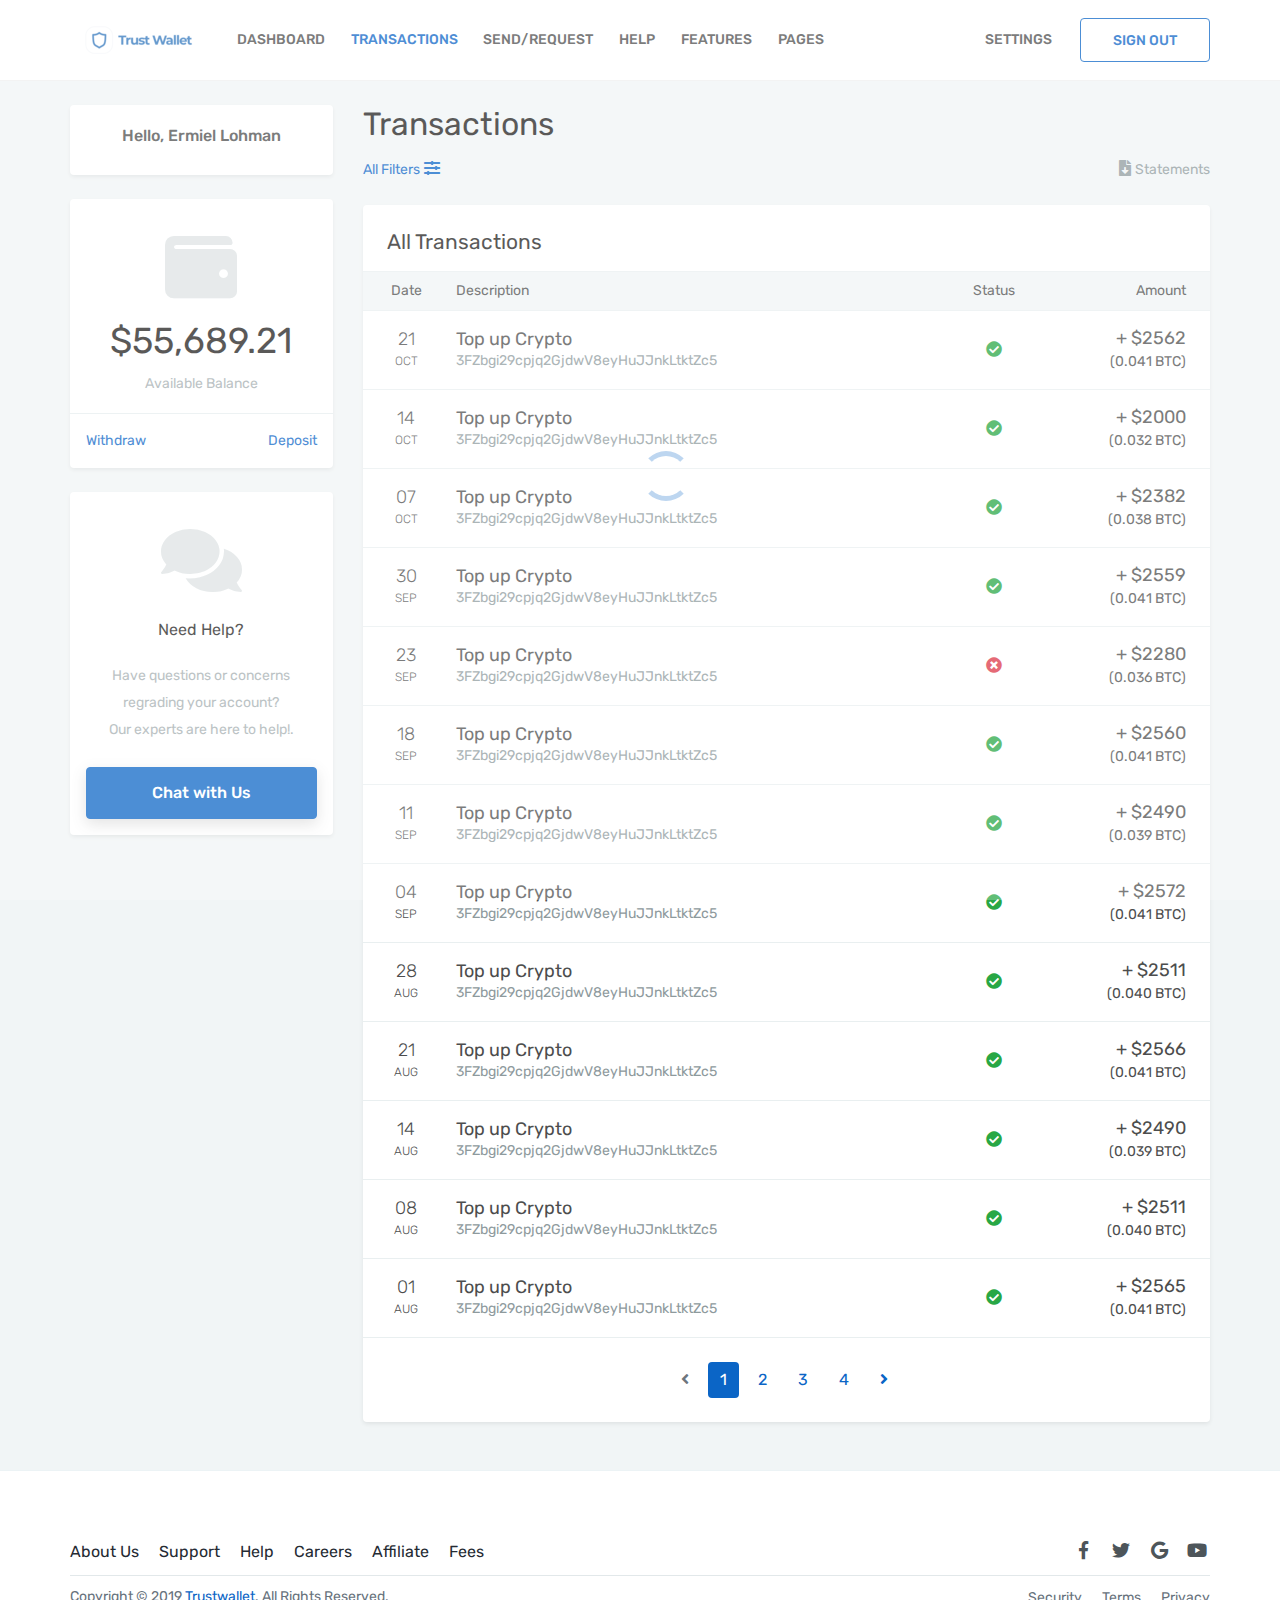
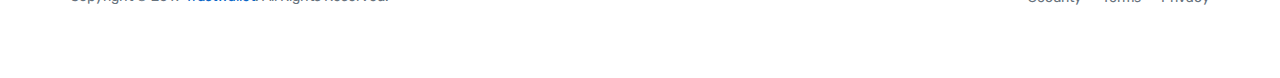
==== commit 26c0188f: "test" ====
--- a/transactions.html
+++ b/transactions.html
@@ -1,3426 +1,3426 @@
-<!DOCTYPE html>
-<html lang="en">
-<head>
-<meta charset="UTF-8" />
-<meta http-equiv="X-UA-Compatible" content="IE=edge">
-<meta name="viewport" content="width=device-width, initial-scale=1, minimum-scale=1.0, shrink-to-fit=no">
-<link href="images/favicon.png" rel="icon" />
-<title>TrustWallet - Money Transfer and Online Payments </title>
-<meta name="description" content="This professional design html template is for build a Money Transfer and online payments website.">
-<meta name="author" content="harnishdesign.net">
-
-<!-- Web Fonts
-============================================= -->
-<link rel='stylesheet' href='https://fonts.googleapis.com/css?family=Rubik:300,300i,400,400i,500,500i,700,700i,900,900i' type='text/css'>
-
-<!-- Stylesheet
-============================================= -->
-<link rel="stylesheet" type="text/css" href="vendor/bootstrap/css/bootstrap.min.css" />
-<link rel="stylesheet" type="text/css" href="vendor/font-awesome/css/all.min.css" />
-<link rel="stylesheet" type="text/css" href="vendor/daterangepicker/daterangepicker.css" />
-<!--<link rel="stylesheet" type="text/css" href="css/stylesheet.css" />-->
-
-  <style>
-    /*-----------------------------------------------------------------------------------
-
-   Template Name: Payyed
-   Description: Money Transfer and Online Payments HTML Template
-   Template URI: http://demo.harnishdesign.net/html/payyed
-   Author: Harnish Design
-   Author URI: https://themeforest.net/user/harnishdesign
-   Version: 1.0
-
-=================================================
-  Table of Contents
-=================================================
-
-	- Basic
-	- Helpers Classes
-	- Layouts
-	- Header
-		- Logo
-		- Primary Menu
-		- Secondary Nav
-		- Page Header
-	- Profile
-		- Dashboard
-		- Cards & Bank Account Page
-	- Elements
-		- Featured Box
-		- Team
-		- Accordion & Toggle
-		- Tabs
-		- Easy Responsive Tab Accordion
-		- Custom Background
-		- Owl Carousel
-		- Brands Grid
-		- Banner
-		- Simple ul
-	- Footer
-		- Social Icons
-		- Back to Top
-	- Extra
-
--------------------------------------------------------------------*/
-    /* =================================== */
-    /*  Basic Style
-    /* =================================== */
-    body, html {
-      height: 100%;
-    }
-
-    body {
-      background: #f5f5f5;
-      color: #4c4d4d;
-      font-family: "Rubik", sans-serif;
-      font-size: 14px;
-      line-height: 22px;
-    }
-
-    form {
-      padding: 0;
-      margin: 0;
-      display: inline;
-    }
-
-    img {
-      vertical-align: inherit;
-    }
-
-    a, a:focus {
-      color: #0b65c6;
-      -webkit-transition: all 0.2s ease;
-      transition: all 0.2s ease;
-    }
-
-    a:hover, a:active {
-      color: #0b65c6;
-      text-decoration: none;
-      -webkit-transition: all 0.2s ease;
-      transition: all 0.2s ease;
-    }
-
-    a:focus, a:active,
-    .btn.active.focus,
-    .btn.active:focus,
-    .btn.focus,
-    .btn:active.focus,
-    .btn:active:focus,
-    .btn:focus,
-    button:focus,
-    button:active {
-      outline: none;
-    }
-
-    p {
-      line-height: 1.9;
-    }
-
-    blockquote {
-      border-left: 5px solid #eee;
-      padding: 10px 20px;
-    }
-
-    iframe {
-      border: 0 !important;
-    }
-
-    h1, h2, h3, h4, h5, h6 {
-      color: #1e1d1c;
-      font-family: "Rubik", sans-serif;
-    }
-
-    .lead {
-      font-size: 1.3em;
-      line-height: 1.8;
-    }
-
-    /*-------- Preloader --------*/
-    #preloader {
-      position: fixed;
-      z-index: 999999999 !important;
-      background-color: #fff;
-      top: 0;
-      left: 0;
-      right: 0;
-      bottom: 0;
-      width: 100%;
-      height: 100%;
-    }
-    #preloader [data-loader="dual-ring"] {
-      position: absolute;
-      top: 50%;
-      left: 50%;
-      width: 50px;
-      height: 50px;
-      margin-left: -25px;
-      margin-top: -25px;
-      display: inline-block;
-      content: " ";
-      display: block;
-      margin: 1px;
-      border-radius: 50%;
-      border: 5px solid #0b65c6;
-      border-color: #0b65c6 transparent #0b65c6 transparent;
-      animation: dual-ring 1.2s linear infinite;
-    }
-
-    @keyframes dual-ring {
-      0% {
-        transform: rotate(0deg);
-      }
-      100% {
-        transform: rotate(360deg);
-      }
-    }
-    /* =================================== */
-    /*  Helpers Classes
-    /* =================================== */
-    /* Box Shadow */
-    .shadow-md {
-      -webkit-box-shadow: 0px 0px 50px -35px rgba(0, 0, 0, 0.4);
-      box-shadow: 0px 0px 50px -35px rgba(0, 0, 0, 0.4);
-    }
-
-    /* Border Radius */
-    .rounded-top-0 {
-      border-top-left-radius: 0px !important;
-      border-top-right-radius: 0px !important;
-    }
-
-    .rounded-bottom-0 {
-      border-bottom-left-radius: 0px !important;
-      border-bottom-right-radius: 0px !important;
-    }
-
-    .rounded-left-0 {
-      border-top-left-radius: 0px !important;
-      border-bottom-left-radius: 0px !important;
-    }
-
-    .rounded-right-0 {
-      border-top-right-radius: 0px !important;
-      border-bottom-right-radius: 0px !important;
-    }
-
-    /* Text Size */
-    .text-0 {
-      font-size: 11px !important;
-      font-size: 0.6875rem !important;
-    }
-
-    .text-1 {
-      font-size: 12px !important;
-      font-size: 0.75rem !important;
-    }
-
-    .text-2 {
-      font-size: 14px !important;
-      font-size: 0.875rem !important;
-    }
-
-    .text-3 {
-      font-size: 16px !important;
-      font-size: 1rem !important;
-    }
-
-    .text-4 {
-      font-size: 18px !important;
-      font-size: 1.125rem !important;
-    }
-
-    .text-5 {
-      font-size: 21px !important;
-      font-size: 1.3125rem !important;
-    }
-
-    .text-6 {
-      font-size: 24px !important;
-      font-size: 1.50rem !important;
-    }
-
-    .text-7 {
-      font-size: 28px !important;
-      font-size: 1.75rem !important;
-    }
-
-    .text-8 {
-      font-size: 32px !important;
-      font-size: 2rem !important;
-    }
-
-    .text-9 {
-      font-size: 36px !important;
-      font-size: 2.25rem !important;
-    }
-
-    .text-10 {
-      font-size: 40px !important;
-      font-size: 2.50rem !important;
-    }
-
-    .text-11 {
-      font-size: 44px !important;
-      font-size: 2.75rem !important;
-    }
-
-    .text-12 {
-      font-size: 48px !important;
-      font-size: 3rem !important;
-    }
-
-    .text-13 {
-      font-size: 52px !important;
-      font-size: 3.25rem !important;
-    }
-
-    .text-14 {
-      font-size: 56px !important;
-      font-size: 3.50rem !important;
-    }
-
-    .text-15 {
-      font-size: 60px !important;
-      font-size: 3.75rem !important;
-    }
-
-    .text-16 {
-      font-size: 64px !important;
-      font-size: 4rem !important;
-    }
-
-    .text-17 {
-      font-size: 72px !important;
-      font-size: 4.5rem !important;
-    }
-
-    .text-18 {
-      font-size: 80px !important;
-      font-size: 5rem !important;
-    }
-
-    .text-19 {
-      font-size: 84px !important;
-      font-size: 5.25rem !important;
-    }
-
-    .text-20 {
-      font-size: 92px !important;
-      font-size: 5.75rem !important;
-    }
-
-    /* Line height */
-    .line-height-07 {
-      line-height: 0.7 !important;
-    }
-
-    .line-height-1 {
-      line-height: 1 !important;
-    }
-
-    .line-height-2 {
-      line-height: 1.2 !important;
-    }
-
-    .line-height-3 {
-      line-height: 1.4 !important;
-    }
-
-    .line-height-4 {
-      line-height: 1.6 !important;
-    }
-
-    .line-height-5 {
-      line-height: 1.8 !important;
-    }
-
-    /* Font Weight */
-    .font-weight-100 {
-      font-weight: 100 !important;
-    }
-
-    .font-weight-200 {
-      font-weight: 200 !important;
-    }
-
-    .font-weight-300 {
-      font-weight: 300 !important;
-    }
-
-    .font-weight-400 {
-      font-weight: 400 !important;
-    }
-
-    .font-weight-500 {
-      font-weight: 500 !important;
-    }
-
-    .font-weight-600 {
-      font-weight: 600 !important;
-    }
-
-    .font-weight-700 {
-      font-weight: 700 !important;
-    }
-
-    .font-weight-800 {
-      font-weight: 800 !important;
-    }
-
-    .font-weight-900 {
-      font-weight: 900 !important;
-    }
-
-    /* Opacity */
-    .opacity-0 {
-      opacity: 0;
-    }
-
-    .opacity-1 {
-      opacity: 0.1;
-    }
-
-    .opacity-2 {
-      opacity: 0.2;
-    }
-
-    .opacity-3 {
-      opacity: 0.3;
-    }
-
-    .opacity-4 {
-      opacity: 0.4;
-    }
-
-    .opacity-5 {
-      opacity: 0.5;
-    }
-
-    .opacity-6 {
-      opacity: 0.6;
-    }
-
-    .opacity-7 {
-      opacity: 0.7;
-    }
-
-    .opacity-8 {
-      opacity: 0.8;
-    }
-
-    .opacity-9 {
-      opacity: 0.9;
-    }
-
-    .opacity-10 {
-      opacity: 1;
-    }
-
-    /* Background light */
-    .bg-light {
-      background-color: #FFF !important;
-    }
-
-    .bg-light-1 {
-      background-color: #f9f9fb !important;
-    }
-
-    .bg-light-2 {
-      background-color: #f8f8fa !important;
-    }
-
-    .bg-light-3 {
-      background-color: #f5f5f5 !important;
-    }
-
-    .bg-light-4 {
-      background-color: #eff0f2 !important;
-    }
-
-    .bg-light-5 {
-      background-color: #ececec !important;
-    }
-
-    /* Background Dark */
-    .bg-dark {
-      background-color: #111418 !important;
-    }
-
-    .bg-dark-1 {
-      background-color: #191f24 !important;
-    }
-
-    .bg-dark-2 {
-      background-color: #232a31 !important;
-    }
-
-    .bg-dark-3 {
-      background-color: #2b343c !important;
-    }
-
-    .bg-dark-4 {
-      background-color: #38434f !important;
-    }
-
-    .bg-dark-5 {
-      background-color: #435161 !important;
-    }
-
-    hr {
-      border-top: 1px solid rgba(16, 85, 96, 0.1);
-    }
-
-    /* =================================== */
-    /*  Layouts
-    /* =================================== */
-    #main-wrapper {
-      background: #f1f5f6;
-    }
-    #main-wrapper.boxed {
-      max-width: 1200px;
-      margin: 0 auto;
-      -webkit-box-shadow: 0px 0px 10px rgba(0, 0, 0, 0.1);
-      box-shadow: 0px 0px 10px rgba(0, 0, 0, 0.1);
-    }
-
-    .section {
-      position: relative;
-      padding: 104px 0;
-      padding: 6.5rem 0;
-    }
-
-    @media only screen and (max-width: 768px) {
-      .section {
-        padding: 3.5rem 0;
-      }
-    }
-    @media only screen and (min-width: 1200px) {
-      .container {
-        max-width: 1170px !important;
-      }
-    }
-    /* =================================== */
-    /*  Header
-    /* =================================== */
-    #header {
-      background: #fff;
-      border-bottom: 1px solid #efefef;
-    }
-    #header .navbar {
-      padding: 0px;
-    }
-    #header.bg-transparent {
-      position: absolute;
-      z-index: 999;
-      top: 0;
-      left: 0;
-      width: 100%;
-      box-shadow: none;
-      border-bottom: 1px solid rgba(250, 250, 250, 0.3);
-    }
-    #header .logo {
-      position: relative;
-      float: left;
-      margin-right: 15px;
-      -webkit-box-align: center;
-      -ms-flex-align: center;
-      align-items: center;
-      display: -webkit-box;
-      display: -ms-flexbox;
-      display: flex;
-      -ms-flex-item-align: stretch;
-      align-self: stretch;
-    }
-    #header .header-row {
-      position: relative;
-      display: -webkit-box;
-      display: -ms-flexbox;
-      max-height: 100%;
-      display: flex;
-      -webkit-box-flex: 1;
-      -ms-flex-positive: 1;
-      flex-grow: 1;
-      -ms-flex-preferred-size: 100%;
-      flex-basis: 100%;
-      -webkit-box-align: center;
-      -ms-flex-align: center;
-      align-items: center;
-      -ms-flex-item-align: stretch;
-      align-self: stretch;
-    }
-    #header .header-column {
-      display: -webkit-box;
-      display: -ms-flexbox;
-      display: flex;
-      -ms-flex-item-align: stretch;
-      align-self: stretch;
-      -webkit-box-align: center;
-      -ms-flex-align: center;
-      align-items: center;
-      -webkit-box-flex: 1;
-      -ms-flex-positive: 1;
-      flex-grow: 1;
-    }
-    #header .header-column .header-row {
-      -webkit-box-pack: inherit;
-      -ms-flex-pack: inherit;
-      justify-content: inherit;
-    }
-
-    .navbar-light .navbar-nav .active > .nav-link {
-      color: #0c2f55;
-    }
-    .navbar-light .navbar-nav .nav-link.active, .navbar-light .navbar-nav .nav-link.show {
-      color: #0c2f55;
-    }
-    .navbar-light .navbar-nav .show > .nav-link {
-      color: #0c2f55;
-    }
-
-    .primary-menu, .login-signup {
-      display: -webkit-box !important;
-      display: -ms-flexbox !important;
-      display: flex !important;
-      height: auto !important;
-      -webkit-box-ordinal-group: 0;
-      -ms-flex-item-align: stretch;
-      align-self: stretch;
-    }
-    .primary-menu.navbar, .login-signup.navbar {
-      position: inherit;
-    }
-    .primary-menu ul.navbar-nav > li, .login-signup ul.navbar-nav > li {
-      display: -webkit-box;
-      display: -ms-flexbox;
-      display: flex;
-      height: 100%;
-    }
-    .primary-menu ul.navbar-nav > li a, .login-signup ul.navbar-nav > li a {
-      display: -webkit-box;
-      display: -ms-flexbox;
-      display: flex;
-      -webkit-box-align: center;
-      -ms-flex-align: center;
-      align-items: center;
-    }
-    .primary-menu ul.navbar-nav > li > a:not(.btn), .login-signup ul.navbar-nav > li > a:not(.btn) {
-      height: 80px;
-      padding-left: 0.85em;
-      padding-right: 0.85em;
-      color: #4c4d4d;
-      -webkit-transition: all 0.2s ease;
-      transition: all 0.2s ease;
-      position: relative;
-      text-transform: uppercase;
-      font-weight: 500;
-    }
-    .primary-menu ul.navbar-nav > li:hover > a:not(.btn), .primary-menu ul.navbar-nav > li.active > a:not(.btn), .login-signup ul.navbar-nav > li:hover > a:not(.btn), .login-signup ul.navbar-nav > li.active > a:not(.btn) {
-      color: #0b65c6;
-      -webkit-transition: all 0.2s ease;
-      transition: all 0.2s ease;
-    }
-    .primary-menu ul.navbar-nav > li.dropdown .dropdown-menu li > a:not(.btn), .login-signup ul.navbar-nav > li.dropdown .dropdown-menu li > a:not(.btn) {
-      padding: 8px 0px;
-      background-color: transparent;
-      color: #777;
-      -webkit-transition: all 0.2s ease;
-      transition: all 0.2s ease;
-    }
-    .primary-menu ul.navbar-nav > li.dropdown .dropdown-menu li:hover > a:not(.btn), .login-signup ul.navbar-nav > li.dropdown .dropdown-menu li:hover > a:not(.btn) {
-      color: #0b65c6;
-      -webkit-transition: all 0.2s ease;
-      transition: all 0.2s ease;
-    }
-    .primary-menu ul.navbar-nav > li.dropdown:hover > a:after, .login-signup ul.navbar-nav > li.dropdown:hover > a:after {
-      clear: both;
-      content: ' ';
-      display: block;
-      width: 0;
-      height: 0;
-      border-style: solid;
-      border-color: transparent transparent #fff transparent;
-      position: absolute;
-      border-width: 0px 7px 6px 7px;
-      bottom: 0px;
-      left: 50%;
-      margin: 0 0 0 -5px;
-      z-index: 1022;
-    }
-    .primary-menu ul.navbar-nav > li.dropdown .dropdown-menu, .login-signup ul.navbar-nav > li.dropdown .dropdown-menu {
-      -webkit-box-shadow: 0px 0px 12px rgba(0, 0, 0, 0.176);
-      box-shadow: 0px 0px 12px rgba(0, 0, 0, 0.176);
-      border: 0px none;
-      padding: 10px 15px;
-      min-width: 230px;
-      margin: 0;
-      font-size: 14px;
-      font-size: 0.875rem;
-      z-index: 1021;
-    }
-    .primary-menu .dropdown-menu-right, .login-signup .dropdown-menu-right {
-      left: auto !important;
-      right: 100% !important;
-    }
-    .primary-menu ul.navbar-nav > li.dropdown-mega, .login-signup ul.navbar-nav > li.dropdown-mega {
-      position: static;
-    }
-    .primary-menu ul.navbar-nav > li.dropdown-mega > .dropdown-menu, .login-signup ul.navbar-nav > li.dropdown-mega > .dropdown-menu {
-      width: 100%;
-      padding: 20px 20px;
-      margin-left: 0px !important;
-    }
-    .primary-menu ul.navbar-nav > li.dropdown-mega .dropdown-mega-content > .row > div, .login-signup ul.navbar-nav > li.dropdown-mega .dropdown-mega-content > .row > div {
-      padding: 5px 5px 5px 20px;
-      border-right: 1px solid #eee;
-    }
-    .primary-menu ul.navbar-nav > li.dropdown-mega .dropdown-mega-content > .row > div:last-child, .login-signup ul.navbar-nav > li.dropdown-mega .dropdown-mega-content > .row > div:last-child {
-      border-right: 0;
-    }
-    .primary-menu ul.navbar-nav > li.dropdown-mega .sub-title, .login-signup ul.navbar-nav > li.dropdown-mega .sub-title {
-      display: block;
-      font-size: 16px;
-      margin-top: 1rem;
-      padding-bottom: 5px;
-    }
-    .primary-menu ul.navbar-nav > li.dropdown-mega .dropdown-mega-submenu, .login-signup ul.navbar-nav > li.dropdown-mega .dropdown-mega-submenu {
-      list-style-type: none;
-      padding-left: 0px;
-    }
-    .primary-menu ul.navbar-nav > li a.btn, .login-signup ul.navbar-nav > li a.btn {
-      font-size: 14px;
-      padding: 0.65rem 2rem;
-      text-transform: uppercase;
-    }
-    .primary-menu ul.navbar-nav > li.dropdown .dropdown-menu .dropdown-menu, .login-signup ul.navbar-nav > li.dropdown .dropdown-menu .dropdown-menu {
-      left: 100%;
-      margin-top: -40px;
-    }
-    .primary-menu ul.navbar-nav > li.dropdown .dropdown-menu .dropdown-toggle:after, .login-signup ul.navbar-nav > li.dropdown .dropdown-menu .dropdown-toggle:after {
-      border-top: .4em solid transparent;
-      border-right: 0;
-      border-bottom: 0.4em solid transparent;
-      border-left: 0.4em solid;
-    }
-    .primary-menu ul.navbar-nav > li.dropdown .dropdown-toggle .arrow, .login-signup ul.navbar-nav > li.dropdown .dropdown-toggle .arrow {
-      position: absolute;
-      min-width: 30px;
-      height: 100%;
-      right: 0px;
-      top: 0;
-      -webkit-transition: all 0.2s ease;
-      transition: all 0.2s ease;
-    }
-    .primary-menu ul.navbar-nav > li.dropdown .dropdown-toggle .arrow:after, .login-signup ul.navbar-nav > li.dropdown .dropdown-toggle .arrow:after {
-      content: " ";
-      position: absolute;
-      top: 50%;
-      left: 50%;
-      border-color: #000;
-      border-top: 1px solid;
-      border-right: 1px solid;
-      width: 6px;
-      height: 6px;
-      -webkit-transform: translate(-50%, -50%) rotate(45deg);
-      transform: translate(-50%, -50%) rotate(45deg);
-    }
-    .primary-menu .dropdown-toggle:after, .login-signup .dropdown-toggle:after {
-      content: none;
-    }
-
-    .dropdown-menu {
-      -webkit-box-shadow: 0px 0px 12px rgba(0, 0, 0, 0.176);
-      box-shadow: 0px 0px 12px rgba(0, 0, 0, 0.176);
-      border: 0px none;
-      font-size: 14px;
-      font-size: 0.875rem;
-    }
-
-    .header-text-light .navbar-toggler span {
-      background: #fff;
-    }
-
-    .header-text-light .login-signup ul.navbar-nav > li > a:not(.btn) {
-      color: rgba(250, 250, 250, 0.85);
-    }
-    .header-text-light .login-signup ul.navbar-nav > li:hover > a:not(.btn), .header-text-light .login-signup ul.navbar-nav > li.active > a:not(.btn) {
-      color: #fff;
-    }
-
-    @media (min-width: 992px) {
-      .header-text-light .primary-menu ul.navbar-nav > li > a:not(.btn) {
-        color: rgba(250, 250, 250, 0.85);
-      }
-      .header-text-light .primary-menu ul.navbar-nav > li:hover > a:not(.btn), .header-text-light .primary-menu ul.navbar-nav > li.active > a:not(.btn) {
-        color: #fff;
-      }
-    }
-    .primary-menu.navbar-dropdown-dark ul.navbar-nav > li.dropdown .dropdown-menu {
-      background-color: #252A2C;
-      color: #fff;
-    }
-    .primary-menu.navbar-dropdown-dark ul.navbar-nav > li.dropdown .dropdown-menu .dropdown-menu {
-      background-color: #272c2e;
-    }
-    .primary-menu.navbar-dropdown-dark ul.navbar-nav > li.dropdown:hover > a:after {
-      border-color: transparent transparent #252A2C transparent;
-    }
-    .primary-menu.navbar-dropdown-dark ul.navbar-nav > li.dropdown .dropdown-menu li > a:not(.btn) {
-      color: #a3a2a2;
-    }
-    .primary-menu.navbar-dropdown-dark ul.navbar-nav > li.dropdown .dropdown-menu li:hover > a:not(.btn) {
-      color: #fff;
-    }
-    .primary-menu.navbar-dropdown-dark ul.navbar-nav > li.dropdown-mega .dropdown-mega-content > .row > div {
-      border-color: #3a3a3a;
-    }
-    .primary-menu.navbar-dropdown-primary ul.navbar-nav > li.dropdown .dropdown-menu {
-      background-color: #0b65c6;
-      color: #fff;
-    }
-    .primary-menu.navbar-dropdown-primary ul.navbar-nav > li.dropdown .dropdown-menu .dropdown-menu {
-      background-color: #0b65c6;
-    }
-    .primary-menu.navbar-dropdown-primary ul.navbar-nav > li.dropdown:hover > a:after {
-      border-color: transparent transparent #0b65c6 transparent;
-    }
-    .primary-menu.navbar-dropdown-primary ul.navbar-nav > li.dropdown .dropdown-menu li > a:not(.btn) {
-      color: rgba(250, 250, 250, 0.95);
-    }
-    .primary-menu.navbar-dropdown-primary ul.navbar-nav > li.dropdown .dropdown-menu li:hover > a:not(.btn) {
-      color: #fff;
-    }
-    .primary-menu.navbar-dropdown-primary ul.navbar-nav > li.dropdown-mega .dropdown-mega-content > .row > div {
-      border-color: rgba(250, 250, 250, 0.2);
-    }
-
-    @media (max-width: 991px) {
-      #header .navbar-dropdown-dark.primary-menu:before, .primary-menu.navbar-dropdown-dark ul.navbar-nav > li.dropdown .dropdown-menu .dropdown-menu {
-        background-color: #252A2C;
-      }
-
-      #header .navbar-dropdown-primary.primary-menu:before {
-        background-color: #0b65c6;
-      }
-
-      .primary-menu.navbar-dropdown-primary ul.navbar-nav > li.dropdown .dropdown-menu .dropdown-menu {
-        background-color: #0b65c6;
-      }
-      .primary-menu.navbar-dropdown-dark ul.navbar-nav li {
-        border-color: #444;
-      }
-      .primary-menu.navbar-dropdown-dark ul.navbar-nav > li > a {
-        color: #a3a2a2;
-      }
-      .primary-menu.navbar-dropdown-dark ul.navbar-nav > li:hover > a {
-        color: #fff;
-      }
-      .primary-menu.navbar-dropdown-primary ul.navbar-nav li {
-        border-color: rgba(250, 250, 250, 0.2);
-      }
-      .primary-menu.navbar-dropdown-primary ul.navbar-nav > li > a {
-        color: rgba(250, 250, 250, 0.8);
-      }
-      .primary-menu.navbar-dropdown-primary ul.navbar-nav > li:hover > a {
-        color: #fff;
-      }
-    }
-    @media (min-width: 992px) {
-      .navbar-toggler {
-        display: none;
-      }
-
-      .primary-menu ul.navbar-nav > li + li {
-        margin-left: 2px;
-      }
-      .primary-menu ul.navbar-nav > li.dropdown .dropdown-menu li:hover > a:not(.btn) {
-        margin-left: 5px;
-      }
-      .primary-menu ul.navbar-nav > li.dropdown .dropdown-menu li:hover > a .arrow {
-        right: -3px;
-        -webkit-transition: all 0.2s ease;
-        transition: all 0.2s ease;
-      }
-      .primary-menu ul.navbar-nav > li.dropdown > .dropdown-toggle .arrow {
-        display: none;
-      }
-      .primary-menu ul.navbar-nav > li.dropdown-mega .sub-title:first-child {
-        margin-top: 0px;
-      }
-    }
-    @media (max-width: 991px) {
-      /* Mobile Menu Button */
-      .navbar-toggler {
-        width: 25px;
-        height: 30px;
-        padding: 10px;
-        margin: 18px 10px;
-        position: relative;
-        -webkit-transform: rotate(0deg);
-        transform: rotate(0deg);
-        -webkit-transition: 0.5s ease-in-out;
-        transition: 0.5s ease-in-out;
-        cursor: pointer;
-        display: block;
-      }
-      .navbar-toggler span {
-        display: block;
-        position: absolute;
-        height: 2px;
-        width: 100%;
-        background: #3c3636;
-        border-radius: 2px;
-        opacity: 1;
-        left: 0;
-        -webkit-transform: rotate(0deg);
-        transform: rotate(0deg);
-        -webkit-transition: 0.25s ease-in-out;
-        transition: 0.25s ease-in-out;
-      }
-      .navbar-toggler span:nth-child(1) {
-        top: 6px;
-        -webkit-transform-origin: left center;
-        -moz-transform-origin: left center;
-        -o-transform-origin: left center;
-        transform-origin: left center;
-      }
-      .navbar-toggler span:nth-child(2) {
-        top: 12px;
-        -webkit-transform-origin: left center;
-        -moz-transform-origin: left center;
-        -o-transform-origin: left center;
-        transform-origin: left center;
-      }
-      .navbar-toggler span:nth-child(3) {
-        top: 18px;
-        -webkit-transform-origin: left center;
-        -moz-transform-origin: left center;
-        -o-transform-origin: left center;
-        transform-origin: left center;
-      }
-      .navbar-toggler.open span:nth-child(1) {
-        top: 5px;
-        left: 4px;
-        -webkit-transform: rotate(45deg);
-        transform: rotate(45deg);
-      }
-      .navbar-toggler.open span:nth-child(2) {
-        width: 0%;
-        opacity: 0;
-      }
-      .navbar-toggler.open span:nth-child(3) {
-        top: 21px;
-        left: 4px;
-        -webkit-transform: rotate(-45deg);
-        transform: rotate(-45deg);
-      }
-
-      #header .primary-menu {
-        position: absolute;
-        top: 99%;
-        right: 0;
-        left: 0;
-        background: transparent;
-        margin-top: 0px;
-        z-index: 1000;
-      }
-      #header .primary-menu:before {
-        content: '';
-        display: block;
-        position: absolute;
-        top: 0;
-        left: 50%;
-        width: 100vw;
-        height: 100%;
-        background: #fff;
-        z-index: -1;
-        -webkit-transform: translateX(-50%);
-        transform: translateX(-50%);
-        -webkit-box-shadow: 0px 0px 15px rgba(0, 0, 0, 0.1);
-        box-shadow: 0px 0px 15px rgba(0, 0, 0, 0.1);
-      }
-      #header .primary-menu > div {
-        overflow: hidden;
-        overflow-y: auto;
-        max-height: 65vh;
-        margin: 18px 0;
-      }
-
-      .primary-menu ul.navbar-nav li {
-        display: block;
-        border-bottom: 1px solid #eee;
-        margin: 0;
-        padding: 0;
-      }
-      .primary-menu ul.navbar-nav li:last-child {
-        border: none;
-      }
-      .primary-menu ul.navbar-nav li.dropdown > .dropdown-toggle > .arrow.open:after {
-        -webkit-transform: translate(-50%, -50%) rotate(-45deg);
-        transform: translate(-50%, -50%) rotate(-45deg);
-        -webkit-transition: all 0.2s ease;
-        transition: all 0.2s ease;
-      }
-      .primary-menu ul.navbar-nav > li > a:not(.btn) {
-        height: auto;
-        padding: 8px 0;
-        position: relative;
-      }
-      .primary-menu ul.navbar-nav > li.dropdown .dropdown-menu li > a:not(.btn) {
-        padding: 8px 0;
-        position: relative;
-      }
-      .primary-menu ul.navbar-nav > li.dropdown:hover > a:after {
-        content: none;
-      }
-      .primary-menu ul.navbar-nav > li.dropdown .dropdown-toggle .arrow:after {
-        -webkit-transform: translate(-50%, -50%) rotate(134deg);
-        transform: translate(-50%, -50%) rotate(134deg);
-        -webkit-transition: all 0.2s ease;
-        transition: all 0.2s ease;
-      }
-      .primary-menu ul.navbar-nav > li.dropdown .dropdown-menu {
-        margin: 0;
-        -webkit-box-shadow: none;
-        box-shadow: none;
-        border: none;
-        padding: 0px 0px 0px 15px;
-      }
-      .primary-menu ul.navbar-nav > li.dropdown .dropdown-menu .dropdown-menu {
-        margin: 0;
-      }
-      .primary-menu ul.navbar-nav > li.dropdown-mega .dropdown-mega-content > .row > div {
-        padding: 0px 15px;
-      }
-    }
-    @media (max-width: 767px) {
-      .login-signup ul.navbar-nav > li a.btn {
-        padding: 0.65rem 0.8rem;
-      }
-    }
-    /* Secondary Nav */
-    .secondary-nav.nav {
-      padding-left: 8px;
-    }
-    .secondary-nav.nav .nav-link {
-      text-align: center;
-      font-size: 16px;
-      padding: 1rem 20px;
-      white-space: nowrap;
-      color: rgba(250, 250, 250, 0.9);
-      -webkit-transition: all 0.2s ease;
-      transition: all 0.2s ease;
-    }
-    .secondary-nav.nav .nav-link:hover {
-      color: #fafafa;
-      -webkit-transition: all 0.2s ease;
-      transition: all 0.2s ease;
-    }
-    .secondary-nav.nav .nav-link span {
-      display: block;
-      font-size: 30px;
-      margin-bottom: 5px;
-    }
-    .secondary-nav.nav .nav-item .nav-link.active {
-      background: rgba(0, 0, 0, 0.1);
-      color: #fff;
-    }
-    .secondary-nav.nav.alternate .nav-link {
-      color: rgba(0, 0, 0, 0.6);
-    }
-    .secondary-nav.nav.alternate .nav-link:hover {
-      color: black;
-    }
-    .secondary-nav.nav.alternate .nav-item .nav-link.active {
-      background-color: transparent;
-      color: #1e1d1c;
-      border-bottom: 3px solid #0b65c6;
-    }
-
-    @media (max-width: 1199px) {
-      .secondary-nav.nav {
-        flex-wrap: nowrap;
-        overflow: hidden;
-        overflow-x: auto;
-        -ms-overflow-style: -ms-autohiding-scrollbar;
-        -webkit-overflow-scrolling: touch;
-      }
-    }
-    /* Page Header */
-    .page-header {
-      margin: 0 0 30px 0;
-      padding: 30px 0;
-    }
-    .page-header h1 {
-      font-weight: normal;
-      font-size: 30px;
-      margin: 0;
-      padding: 5px 0;
-    }
-    .page-header .breadcrumb {
-      background: none;
-      margin: 0 0 8px 2px;
-      padding: 0;
-      position: relative;
-      -webkit-box-pack: center;
-      -ms-flex-pack: center;
-      justify-content: center;
-    }
-    .page-header .breadcrumb > li {
-      display: inline-block;
-      font-size: 0.85em;
-      text-shadow: none;
-      -webkit-transition: all 0.2s ease;
-      transition: all 0.2s ease;
-    }
-    .page-header .breadcrumb > li + li:before {
-      color: inherit;
-      opacity: 0.7;
-      font-family: 'Font Awesome 5 Free';
-      content: "\f105";
-      padding: 0 7px 0 5px;
-      font-weight: 900;
-    }
-    .page-header .breadcrumb > li a {
-      -webkit-transition: all 0.2s ease;
-      transition: all 0.2s ease;
-    }
-    .page-header .breadcrumb > li a:hover {
-      -webkit-transition: all 0.2s ease;
-      transition: all 0.2s ease;
-    }
-    .page-header.page-header-text-light {
-      color: #fff;
-    }
-    .page-header.page-header-text-light h1 {
-      color: #fff;
-    }
-    .page-header.page-header-text-light .breadcrumb > li {
-      color: rgba(250, 250, 250, 0.8);
-    }
-    .page-header.page-header-text-light .breadcrumb > li a {
-      color: rgba(250, 250, 250, 0.8);
-    }
-    .page-header.page-header-text-light .breadcrumb > li a:hover {
-      color: #fff;
-    }
-    .page-header.page-header-text-dark h1 {
-      color: #1e1d1c;
-    }
-    .page-header.page-header-text-dark .breadcrumb > li {
-      color: #707070;
-    }
-    .page-header.page-header-text-dark .breadcrumb > li a {
-      color: #707070;
-    }
-    .page-header.page-header-text-dark .breadcrumb > li a:hover {
-      color: #0b65c6;
-    }
-
-    /* =================================== */
-    /*  Profile
-    /* =================================== */
-    /* Dashboard */
-    .profile-thumb {
-      position: relative;
-      width: 100px;
-      height: 100px;
-      display: inline-block;
-    }
-    .profile-thumb .profile-thumb-edit {
-      font-size: 16px;
-      width: 37px;
-      height: 37px;
-      border-radius: 100%;
-      position: absolute;
-      overflow: hidden;
-      bottom: 0px;
-      right: 0;
-      display: -ms-flexbox !important;
-      display: flex !important;
-      -ms-flex-pack: center !important;
-      justify-content: center !important;
-      -ms-flex-align: center !important;
-      align-items: center !important;
-    }
-    .profile-thumb .profile-thumb-edit .custom-file-input {
-      cursor: pointer;
-    }
-
-    .profile-completeness .border {
-      border: 1px solid #ecf1f2 !important;
-    }
-
-    .transaction-title {
-      background-color: #f1f5f6;
-      border-top: 1px solid #e9eff0;
-      border-bottom: 1px solid #e9eff0;
-    }
-
-    .transaction-item {
-      border-bottom: 1px solid #e9eff0;
-    }
-    .transaction-item:hover {
-      background-color: #f4f7f8;
-      cursor: pointer;
-    }
-
-    .transaction-details {
-      max-width: 620px !important;
-    }
-    .transaction-details .modal-content {
-      border: none !important;
-    }
-    .transaction-details .modal-body {
-      padding: 0px !important;
-    }
-
-    /* Cards & Bank Accounts*/
-    .account-card {
-      position: relative;
-      background: -webkit-linear-gradient(135deg, #6c6c6b, #9e9e9c);
-      background: -moz-linear-gradient(135deg, #6c6c6b, #9e9e9c);
-      background: -o-linear-gradient(135deg, #6c6c6b, #9e9e9c);
-      background: -ms-linear-gradient(135deg, #6c6c6b, #9e9e9c);
-      background: linear-gradient(-45deg, #6c6c6b, #9e9e9c);
-    }
-    .account-card.account-card-primary {
-      background: -webkit-linear-gradient(135deg, #0f5e9d, #418fce);
-      background: -moz-linear-gradient(135deg, #0f5e9d, #418fce);
-      background: -o-linear-gradient(135deg, #0f5e9d, #418fce);
-      background: -ms-linear-gradient(135deg, #0f5e9d, #418fce);
-      background: linear-gradient(-45deg, #0f5e9d, #418fce);
-    }
-    .account-card .account-card-expire {
-      font-size: 8px;
-      line-height: 10px;
-    }
-    .account-card .account-card-overlay {
-      position: absolute;
-      background: rgba(0, 0, 0, 0.85);
-      top: 0px;
-      left: 0px;
-      height: 100%;
-      width: 100%;
-      -ms-flex-align: center;
-      align-items: center;
-      -ms-flex-pack: center;
-      justify-content: center;
-      display: -ms-flexbox;
-      display: flex;
-      opacity: 0;
-      -webkit-transition: all 0.3s ease;
-      transition: all 0.3s ease;
-    }
-    .account-card:hover .account-card-overlay {
-      opacity: 1;
-      -webkit-transition: all 0.3s ease;
-      transition: all 0.3s ease;
-    }
-
-    .account-card-new {
-      background: #f1f5f6;
-      border: 1px solid #ebebeb;
-    }
-
-    .account-card .border-left, .account-card .border-right {
-      border-color: rgba(250, 250, 250, 0.1) !important;
-    }
-
-    .login-signup-page {
-      max-width: 460px;
-    }
-
-    /* =================================== */
-    /*  Elements
-    /* =================================== */
-    /* Featured Box */
-    .featured-box {
-      box-sizing: border-box;
-      margin-left: auto;
-      margin-right: auto;
-      position: relative;
-    }
-    .featured-box h3, .featured-box h4 {
-      font-size: 1.25rem;
-      font-size: 20px;
-      margin-bottom: 10px;
-      font-weight: 500;
-    }
-    .featured-box:not(.style-5) .featured-box-icon {
-      display: inline-block;
-      font-size: 40px;
-      height: 45px;
-      line-height: 45px;
-      padding: 0;
-      width: 45px;
-      margin-top: 0;
-      margin-bottom: 20px;
-      color: #4c4d4d;
-      border-radius: 0;
-    }
-    .featured-box.style-1, .featured-box.style-2, .featured-box.style-3 {
-      padding-left: 50px;
-      padding-top: 8px;
-    }
-    .featured-box.style-1 .featured-box-icon, .featured-box.style-2 .featured-box-icon, .featured-box.style-3 .featured-box-icon {
-      position: absolute;
-      top: 0;
-      left: 0;
-      margin-bottom: 0;
-      font-size: 30px;
-      -ms-flex-pack: center !important;
-      justify-content: center !important;
-      text-align: center;
-    }
-    .featured-box.style-2 p {
-      margin-left: -50px;
-    }
-    .featured-box.style-3 {
-      padding-left: 90px;
-      padding-top: 0px;
-    }
-    .featured-box.style-3 .featured-box-icon {
-      width: 70px;
-      height: 70px;
-      -ms-flex-negative: 0;
-      flex-shrink: 0;
-      display: -webkit-box;
-      display: -ms-flexbox;
-      display: flex;
-      -webkit-box-align: center;
-      -ms-flex-align: center;
-      align-items: center;
-    }
-    .featured-box.style-4 {
-      text-align: center;
-    }
-    .featured-box.style-4 .featured-box-icon {
-      margin: 0 auto 24px;
-      margin: 0 auto 1.5rem;
-      width: 120px;
-      height: 120px;
-      text-align: center;
-      -ms-flex-negative: 0;
-      flex-shrink: 0;
-      display: -webkit-box;
-      display: -ms-flexbox;
-      display: flex;
-      -webkit-box-align: center;
-      -ms-flex-align: center;
-      align-items: center;
-      -webkit-box-shadow: 0px 0px 50px rgba(0, 0, 0, 0.03);
-      box-shadow: 0px 0px 50px rgba(0, 0, 0, 0.03);
-    }
-    .featured-box.style-4 .featured-box-icon i.fa, .featured-box.style-4 .featured-box-icon i.fas, .featured-box.style-4 .featured-box-icon i.far, .featured-box.style-4 .featured-box-icon i.fal, .featured-box.style-4 .featured-box-icon i.fab {
-      font-size: 58px;
-      font-size: 3.625rem;
-      margin: 0 auto;
-    }
-    .featured-box.style-5 {
-      text-align: center;
-      background: #fff;
-      border: 1px solid #f0f2f3;
-      -webkit-box-shadow: 0px 2px 5px rgba(0, 0, 0, 0.05);
-      box-shadow: 0px 2px 5px rgba(0, 0, 0, 0.05);
-      -webkit-transition: all 0.3s ease-in-out;
-      transition: all 0.3s ease-in-out;
-    }
-    .featured-box.style-5:hover {
-      border: 1px solid #ebeded;
-      -webkit-box-shadow: 0px 5px 1.5rem rgba(0, 0, 0, 0.15);
-      box-shadow: 0px 5px 1.5rem rgba(0, 0, 0, 0.15);
-    }
-    .featured-box.style-5 h3 {
-      background: #f1f5f6;
-      font-size: 16px;
-      padding: 8px 0;
-      margin-bottom: 0px;
-    }
-    .featured-box.style-5 .featured-box-icon {
-      font-size: 50px;
-      margin: 44px 0px;
-    }
-
-    /* Video Play button */
-    .btn-video-play {
-      width: 74px;
-      height: 74px;
-      line-height: 74px;
-      text-align: center;
-      display: inline-block;
-      font-size: 18px;
-    }
-
-    /* Testimonial */
-    .testimonial {
-      background: #fff;
-      border: 1px solid #f1f5f6;
-      -webkit-box-shadow: 0px 5px 10px rgba(0, 0, 0, 0.05);
-      box-shadow: 0px 5px 10px rgba(0, 0, 0, 0.05);
-      -webkit-transition: all 0.3s ease-in-out;
-      transition: all 0.3s ease-in-out;
-    }
-
-    /* Team */
-    .team {
-      text-align: center;
-      padding: 15px;
-      background: #fff;
-      -webkit-transition: all 0.2s ease;
-      transition: all 0.2s ease;
-    }
-    .team:hover {
-      -webkit-box-shadow: 0px 0px 60px 0px rgba(0, 0, 0, 0.15);
-      box-shadow: 0px 0px 60px 0px rgba(0, 0, 0, 0.15);
-      -webkit-transition: all 0.2s ease;
-      transition: all 0.2s ease;
-    }
-    .team img {
-      margin-bottom: 20px;
-    }
-    .team h3 {
-      font-size: 18px;
-    }
-    .team p {
-      margin-bottom: 0.5rem;
-    }
-
-    /* Accordion & Toggle */
-    .accordion .card {
-      border: none;
-      margin-bottom: 8px;
-      margin-bottom: 0.5rem;
-      background-color: transparent;
-    }
-    .accordion .card-header {
-      padding: 0;
-      border: none;
-      background: none;
-    }
-    .accordion .card-header a {
-      font-size: 16px;
-      font-weight: normal;
-      padding: 1rem 1.25rem 1rem 2.25rem;
-      display: block;
-      border-radius: 4px;
-      position: relative;
-    }
-    .accordion:not(.accordion-alternate) .card-header a {
-      background-color: #0b65c6;
-      color: #fff;
-    }
-    .accordion:not(.accordion-alternate) .card-header a.collapsed {
-      background-color: #f1f2f4;
-      color: #4c4d4d;
-    }
-    .accordion .card-header a:before {
-      position: absolute;
-      content: " ";
-      left: 20px;
-      top: calc(50% + 2px);
-      width: 9px;
-      height: 9px;
-      border-color: #CCC;
-      border-top: 2px solid;
-      border-right: 2px solid;
-      -webkit-transform: translate(-50%, -50%) rotate(-45deg);
-      transform: translate(-50%, -50%) rotate(-45deg);
-      -webkit-transition: all 0.2s ease;
-      transition: all 0.2s ease;
-      -webkit-backface-visibility: hidden;
-      backface-visibility: hidden;
-    }
-    .accordion .card-header a.collapsed:before {
-      top: calc(50% - 2px);
-      -webkit-transform: translate(-50%, -50%) rotate(135deg);
-      transform: translate(-50%, -50%) rotate(135deg);
-    }
-    .accordion .card-body {
-      line-height: 26px;
-      padding: 1rem 0 1rem 2.25rem;
-    }
-    .accordion.arrow-right .card-header a {
-      padding-left: 1.25rem;
-    }
-    .accordion.arrow-right .card-header a:before {
-      right: 15px;
-      left: auto;
-    }
-    .accordion.accordion-alternate .card {
-      margin: 0;
-    }
-    .accordion.accordion-alternate .card-header a {
-      padding-left: 1.40rem;
-      border-top: 1px solid #e4e9ec;
-      border-radius: 0px;
-    }
-    .accordion.accordion-alternate .card:first-of-type .card-header a {
-      border-top: 0px;
-    }
-    .accordion.accordion-alternate .card-header a:before {
-      left: 6px;
-    }
-    .accordion.accordion-alternate .card-header a.collapsed {
-      color: #4c4d4d;
-    }
-    .accordion.accordion-alternate .card-body {
-      padding: 0rem 0 1rem 1.25rem;
-    }
-    .accordion.accordion-alternate.arrow-right .card-header a {
-      padding-left: 0;
-    }
-    .accordion.accordion-alternate.arrow-right .card-header a:before {
-      right: 0px;
-      left: auto;
-    }
-    .accordion.toggle .card-header a:before {
-      content: "-";
-      border: none;
-      font-size: 20px;
-      height: auto;
-      top: calc(50% + 2px);
-      width: auto;
-      -webkit-transform: translate(-50%, -50%) rotate(180deg);
-      transform: translate(-50%, -50%) rotate(180deg);
-    }
-    .accordion.toggle .card-header a.collapsed:before {
-      content: "+";
-      top: calc(50% - 1px);
-      -webkit-transform: translate(-50%, -50%) rotate(0deg);
-      transform: translate(-50%, -50%) rotate(0deg);
-    }
-    .accordion.accordion-alternate.style-2 .card-header a {
-      padding-left: 0px;
-    }
-    .accordion.accordion-alternate.style-2 .card-header a:before {
-      right: 2px;
-      left: auto;
-      -webkit-transform: translate(-50%, -50%) rotate(135deg);
-      transform: translate(-50%, -50%) rotate(135deg);
-      top: 50%;
-    }
-    .accordion.accordion-alternate.style-2 .card-header a.collapsed:before {
-      -webkit-transform: translate(-50%, -50%) rotate(45deg);
-      transform: translate(-50%, -50%) rotate(45deg);
-    }
-    .accordion.accordion-alternate.style-2 .card-body {
-      padding-left: 0px;
-    }
-    .accordion.accordion-alternate.popularRoutes .card-header .nav {
-      margin-top: 3px;
-    }
-    .accordion.accordion-alternate.popularRoutes .card-header .nav a {
-      font-size: 14px;
-    }
-    .accordion.accordion-alternate.popularRoutes .card-header a {
-      padding: 0px 8px 0px 0px;
-      border: none;
-      font-size: inherit;
-    }
-    .accordion.accordion-alternate.popularRoutes .card-header a:before {
-      content: none;
-    }
-    .accordion.accordion-alternate.popularRoutes .card-header h5 {
-      cursor: pointer;
-    }
-    .accordion.accordion-alternate.popularRoutes .card-header h5:before {
-      position: absolute;
-      content: " ";
-      right: 0px;
-      top: 24px;
-      width: 10px;
-      height: 10px;
-      opacity: 0.6;
-      border-top: 2px solid;
-      border-right: 2px solid;
-      -webkit-transform: translate(-50%, -50%) rotate(-45deg);
-      transform: translate(-50%, -50%) rotate(-45deg);
-      -webkit-transition: all 0.2s ease;
-      transition: all 0.2s ease;
-      -webkit-backface-visibility: hidden;
-      backface-visibility: hidden;
-    }
-    .accordion.accordion-alternate.popularRoutes .card-header h5.collapsed:before {
-      top: 24px;
-      -webkit-transform: translate(-50%, -50%) rotate(135deg);
-      transform: translate(-50%, -50%) rotate(135deg);
-    }
-    .accordion.accordion-alternate.popularRoutes .card-body {
-      padding: 0;
-    }
-    .accordion.accordion-alternate.popularRoutes .card {
-      border-bottom: 2px solid #e4e9ec;
-      padding: 15px 0px;
-    }
-    .accordion.accordion-alternate.popularRoutes .routes-list {
-      margin: 1rem 0px 0px 0px;
-      padding: 0px;
-      list-style: none;
-    }
-    .accordion.accordion-alternate.popularRoutes .routes-list a {
-      color: inherit;
-      display: -ms-flexbox !important;
-      display: flex !important;
-      -ms-flex-align: center !important;
-      align-items: center !important;
-    }
-    .accordion.accordion-alternate.popularRoutes .routes-list a:hover {
-      color: #0071cc;
-      text-decoration: underline;
-    }
-
-    /* Tabs */
-    .nav-tabs {
-      border-bottom: 1px solid #d7dee3;
-    }
-    .nav-tabs .nav-item .nav-link {
-      border: 0;
-      background: transparent;
-      font-size: 1rem;
-      position: relative;
-      border-radius: 0;
-      padding: 1rem 20px;
-      color: #7b8084;
-      white-space: nowrap !important;
-    }
-    .nav-tabs .nav-item .nav-link.active {
-      color: #0c2f55;
-    }
-    .nav-tabs .nav-item .nav-link.active:after {
-      height: 3px;
-      width: 100%;
-      content: ' ';
-      background-color: #0b65c6;
-      display: block;
-      position: absolute;
-      bottom: -3px;
-      left: 0;
-      -webkit-transform: translateY(-3px);
-      transform: translateY(-3px);
-    }
-    .nav-tabs.flex-column {
-      border-right: 1px solid #d7dee3;
-      border-bottom: 0px;
-      padding: 1.5rem 0;
-    }
-    .nav-tabs.flex-column .nav-item .nav-link {
-      border: 1px solid #d7dee3;
-      border-right: 0px;
-      background-color: #f6f7f8;
-      font-size: 14px;
-      padding: 0.75rem 1rem;
-      color: #535b61;
-    }
-    .nav-tabs.flex-column .nav-item:first-of-type .nav-link {
-      border-top-left-radius: 4px;
-    }
-    .nav-tabs.flex-column .nav-item:last-of-type .nav-link {
-      border-bottom-left-radius: 4px;
-    }
-    .nav-tabs.flex-column .nav-item .nav-link.active {
-      background-color: transparent;
-      color: #0b65c6;
-    }
-    .nav-tabs.flex-column .nav-item .nav-link.active:after {
-      height: 100%;
-      width: 2px;
-      background: #fff;
-      right: -1px;
-      left: auto;
-    }
-    .nav-tabs.style-2 {
-      background: rgba(0, 0, 0, 0.4);
-      border-radius: 4px 4px 0px 0px;
-      border: 0px;
-    }
-    .nav-tabs.style-2 .nav-item {
-      margin-bottom: 0px;
-    }
-    .nav-tabs.style-2 .nav-item .nav-link {
-      color: #fff;
-      font-size: 13px;
-      padding: 0.7rem 1rem;
-      text-transform: uppercase;
-    }
-    .nav-tabs.style-2 .nav-item .nav-link:hover {
-      background: rgba(250, 250, 250, 0.2);
-    }
-    .nav-tabs.style-2 .nav-item .nav-link.active, .nav-tabs.style-2 .nav-item .nav-link:hover.active {
-      background: #0b65c6;
-    }
-    .nav-tabs.style-2 .nav-item .nav-link.active:after {
-      content: none;
-    }
-    .nav-tabs.style-3 {
-      border: none;
-      margin-bottom: 8px;
-    }
-    .nav-tabs.style-3.border-bottom {
-      border-bottom: 1px solid rgba(250, 250, 250, 0.3) !important;
-    }
-    .nav-tabs.style-4.border-bottom {
-      border-bottom: 1px solid rgba(250, 250, 250, 0.3) !important;
-    }
-    .nav-tabs.style-3 .nav-item .nav-link {
-      color: #8298af;
-      margin: 0 10px;
-      padding: 0.6rem 0.9375rem;
-      text-align: center;
-      font-size: 13px;
-      font-size: 0.8125rem;
-    }
-    .nav-tabs.style-3 .nav-item:first-child .nav-link {
-      margin-left: 0px;
-    }
-    .nav-tabs.style-3 .nav-item .nav-link.active {
-      color: #fff;
-    }
-    .nav-tabs.style-2 .nav-item .nav-link:hover.active {
-      color: #fff;
-    }
-    .nav-tabs.style-3 .nav-item .nav-link:hover {
-      color: #a6bcd3;
-    }
-    .nav-tabs.style-3 .nav-item .nav-link.active:after {
-      height: 3px;
-    }
-    .nav-tabs.style-3 .nav-item .nav-link span {
-      display: block;
-      font-size: 30px;
-      margin-bottom: 5px;
-    }
-    .nav-tabs.style-4 {
-      border: none;
-    }
-    .nav-tabs.style-4 .nav-item {
-      margin-right: 20px;
-    }
-    .nav-tabs.style-4 .nav-item .nav-link {
-      color: #fff;
-      opacity: 0.65;
-      filter: alpha(opacity=65);
-      text-align: center;
-      font-size: 20px;
-      padding-left: 0px;
-      padding-right: 0px;
-      padding-bottom: .7rem;
-      font-weight: 500;
-    }
-    .nav-tabs.style-4 .nav-item .nav-link.active, .nav-tabs.style-4 .nav-item .nav-link:hover.active {
-      color: #fff;
-      opacity: 1;
-      filter: alpha(opacity=100);
-    }
-    .nav-tabs.style-4 .nav-item .nav-link.active::after {
-      content: none;
-    }
-    .nav-tabs.style-5 {
-      border-bottom: 0px !important;
-    }
-    .nav-tabs.style-5 .nav-item .nav-link {
-      background: #f1f5f6;
-      font-size: 18px;
-      padding: 2rem 1rem;
-      color: #8d999c;
-    }
-    .nav-tabs.style-5 .nav-item .nav-link.active {
-      background: #fff;
-      color: #1e1d1c;
-    }
-    .nav-tabs.style-5 .nav-item .nav-link.active:after {
-      content: none;
-    }
-
-    .nav-tabs:not(.flex-column) {
-      flex-wrap: nowrap;
-      overflow: hidden;
-      overflow-x: auto;
-      -ms-overflow-style: -ms-autohiding-scrollbar;
-      -webkit-overflow-scrolling: touch;
-    }
-    .nav-tabs:not(.flex-column) .nav-item {
-      margin-bottom: 0px;
-    }
-
-    @media (max-width: 575px) {
-      .nav-tabs .nav-item .nav-link {
-        padding-left: 0px;
-        padding-right: 0px;
-        margin-right: 10px;
-        font-size: 0.875rem;
-      }
-    }
-    @media (min-width: 992px) {
-      .search-input-2 .form-control {
-        border-radius: 0px;
-      }
-      .search-input-2 .custom-select:not(.custom-select-sm) {
-        border-radius: 0px;
-        height: calc(3.05rem);
-      }
-      .search-input-2 .btn {
-        border-radius: 0px;
-      }
-      .search-input-2 .form-group:first-child .form-control, .search-input-2 .form-group:first-child .custom-select {
-        border-top-left-radius: 4px;
-        border-bottom-left-radius: 4px;
-      }
-      .search-input-2 .form-group:last-child .btn {
-        border-top-right-radius: 4px;
-        border-bottom-right-radius: 4px;
-      }
-      .search-input-2 .form-control:focus, .search-input-2 .custom-select:focus {
-        box-shadow: none;
-        -webkit-box-shadow: none;
-      }
-      .search-input-2 .form-group .form-control, .search-input-2 .custom-select {
-        border-left: none;
-        border-top: none;
-        border-bottom: none;
-      }
-
-      /* CSS hack for Chrome */
-    }
-    @media screen and (min-width: 992px) and (-webkit-min-device-pixel-ratio: 0) {
-      .search-input-2 .custom-select:not(.custom-select-sm) {
-        height: calc(3.00rem);
-      }
-      .search-input-2 .btn {
-        line-height: inherit;
-      }
-    }
-    @media (min-width: 992px) {
-      /*  CSS hack for Firfox */
-      @-moz-document url-prefix() {
-        .search-input-2 .custom-select:not(.custom-select-sm) {
-          height: calc(3.05rem);
-        }
-        .search-input-2 .btn {
-          line-height: 1.4;
-        }
-      }
-    }
-    .search-input-line .form-control {
-      background-color: transparent;
-      border: none;
-      border-bottom: 2px solid rgba(250, 250, 250, 0.5);
-      border-radius: 0px;
-      padding-left: 0px !important;
-      color: #ccc;
-    }
-    .search-input-line .form-control::-webkit-input-placeholder {
-      color: #ccc;
-    }
-    .search-input-line .form-control:-moz-placeholder {
-      /* FF 4-18 */
-      color: #ccc;
-    }
-    .search-input-line .form-control::-moz-placeholder {
-      /* FF 19+ */
-      color: #ccc;
-    }
-    .search-input-line .form-control:-ms-input-placeholder, .search-input-line .form-control::-ms-input-placeholder {
-      /* IE 10+ */
-      color: #ccc;
-    }
-    .search-input-line .custom-select {
-      background-color: transparent;
-      border: none;
-      border-bottom: 2px solid rgba(250, 250, 250, 0.5);
-      border-radius: 0px;
-      padding-left: 0px;
-      color: #ccc;
-      background: url("data:image/svg+xml;charset=utf8,%3Csvg xmlns='http://www.w3.org/2000/svg' viewBox='0 0 4 5'%3E%3Cpath fill='rgba(250,250,250,0.6)' d='M2 0L0 2h4zm0 5L0 3h4z'/%3E%3C/svg%3E") no-repeat right 0.75rem center;
-      background-size: 13px 15px;
-    }
-    .search-input-line .form-control:focus, .search-input-line .custom-select:focus {
-      box-shadow: none;
-      -webkit-box-shadow: none;
-    }
-    .search-input-line .form-control:not(output):-moz-ui-invalid:not(:focus), .search-input-line .form-control:not(output):-moz-ui-invalid:-moz-focusring:not(:focus) {
-      border-bottom: 2px solid #b00708;
-      box-shadow: none;
-      -webkit-box-shadow: none;
-    }
-    .search-input-line .icon-inside {
-      color: #999;
-    }
-    .search-input-line select option {
-      color: #333;
-    }
-    .search-input-line .travellers-dropdown input {
-      color: #666;
-    }
-
-    /* Easy Responsive Tab Accordion */
-    .resp-htabs ul.resp-tabs-list {
-      margin: 0px;
-      padding: 0px;
-      display: -ms-flexbox;
-      display: flex;
-      -ms-flex-wrap: wrap;
-      flex-wrap: wrap;
-      list-style: none;
-      border-bottom: 1px solid #d7dee3;
-    }
-
-    .resp-tabs-list li {
-      padding: 1rem 1.5rem !important;
-      margin: 0;
-      list-style: none;
-      cursor: pointer;
-      font-size: 16px;
-    }
-
-    h2.resp-accordion {
-      cursor: pointer;
-      padding: 5px;
-      display: none;
-    }
-
-    .resp-tab-content {
-      display: none;
-      padding: 15px;
-    }
-
-    .resp-tab-active {
-      margin-bottom: -1px !important;
-      border-bottom: 3px solid #0b65c6;
-    }
-
-    .resp-content-active, .resp-accordion-active {
-      display: block;
-    }
-
-    h2.resp-accordion {
-      font-size: 16px;
-      color: #777;
-      border: 1px solid #e4e9ec;
-      border-top: 0px solid #e4e9ec;
-      margin: 0px;
-      padding: 1rem 1.25rem;
-    }
-    h2.resp-tab-active {
-      border-bottom: 0px solid #e4e9ec !important;
-      margin-bottom: 0px !important;
-      padding: 1rem 1.25rem !important;
-    }
-    h2.resp-tab-title:last-child {
-      border-bottom: 12px solid #e4e9ec !important;
-      background: blue;
-    }
-
-    /* Easy Responsive Vertical tabs */
-    .resp-vtabs ul.resp-tabs-list {
-      margin: 0;
-      padding: 0;
-    }
-    .resp-vtabs .resp-tabs-list li {
-      display: block;
-      padding: 15px 15px !important;
-      margin: 0;
-      cursor: pointer;
-      font-size: 16px;
-      color: #999;
-      border: none;
-      -webkit-transition: all 0.2s ease;
-      transition: all 0.2s ease;
-    }
-    .resp-vtabs .resp-tabs-list li:hover {
-      color: #555;
-      -webkit-transition: all 0.2s ease;
-      transition: all 0.2s ease;
-    }
-    .resp-vtabs .resp-tabs-list li span {
-      font-size: 20px;
-      text-align: center;
-      width: 30px;
-      display: inline-block;
-      float: left;
-      margin-right: 15px;
-    }
-
-    h2.resp-accordion span {
-      font-size: 20px;
-      text-align: center;
-      width: 30px;
-      display: inline-block;
-      float: left;
-      margin-right: 15px;
-    }
-
-    .resp-vtabs .resp-tabs-container {
-      padding: 0px;
-    }
-    .resp-vtabs .resp-tab-content {
-      border: none;
-    }
-    .resp-vtabs li.resp-tab-active, .resp-vtabs li.resp-tab-active:hover {
-      color: #0b65c6;
-      -webkit-box-shadow: -5px 0px 24px -18px rgba(0, 0, 0, 0.4);
-      box-shadow: -5px 0px 24px -18px rgba(0, 0, 0, 0.4);
-      border-radius: 4px 0px 0px 4px;
-      background-color: #fff;
-      position: relative;
-      z-index: 1;
-      margin-right: -1px !important;
-      margin-bottom: 0px !important;
-    }
-
-    .resp-arrow {
-      width: 0;
-      height: 0;
-      float: right;
-      margin-top: 6px;
-      border-color: #000;
-      border-top: 1px solid;
-      border-right: 1px solid;
-      width: 9px;
-      height: 9px;
-      -webkit-transform: translate(-50%, -50%) rotate(135deg);
-      transform: translate(-50%, -50%) rotate(135deg);
-      -webkit-transition: all 0.2s ease;
-      transition: all 0.2s ease;
-    }
-
-    h2.resp-tab-active {
-      background: #f1f2f4 !important;
-      color: #535b61;
-    }
-    h2.resp-tab-active i.resp-arrow {
-      margin-top: 10px;
-      transform: translate(-50%, -50%) rotate(-45deg);
-      -webkit-transform: translate(-50%, -50%) rotate(-45deg);
-      -webkit-transition: all 0.2s ease;
-      transition: all 0.2s ease;
-    }
-
-    /* Accordion Styles */
-    .resp-easy-accordion h2.resp-accordion {
-      display: block;
-    }
-    .resp-easy-accordion .resp-tab-content {
-      border: 1px solid #e4e9ec;
-    }
-    .resp-easy-accordion .resp-tab-content:last-child {
-      border-bottom: 1px solid #e4e9ec !important;
-    }
-
-    .resp-jfit {
-      width: 100%;
-      margin: 0px;
-    }
-
-    .resp-tab-content-active {
-      display: block;
-    }
-
-    h2.resp-accordion:first-child {
-      border-top: 1px solid #e4e9ec !important;
-    }
-
-    @media only screen and (max-width: 768px) {
-      ul.resp-tabs-list {
-        display: none !important;
-      }
-
-      h2.resp-accordion {
-        display: block;
-      }
-
-      .resp-vtabs .resp-tab-content, .resp-htabs .resp-tab-content {
-        border: 1px solid #e4e9ec;
-      }
-
-      .resp-vtabs .resp-tabs-container {
-        border: none;
-        float: none;
-        width: 100%;
-        min-height: initial;
-        clear: none;
-      }
-
-      .resp-accordion-closed {
-        display: none !important;
-      }
-
-      .resp-vtabs .resp-tab-content:last-child {
-        border-bottom: 1px solid #e4e9ec !important;
-      }
-    }
-    /* Custom Background */
-    .hero-wrap {
-      position: relative;
-    }
-    .hero-wrap .hero-mask, .hero-wrap .hero-bg, .hero-wrap .hero-bg-slideshow {
-      position: absolute;
-      top: 0;
-      left: 0;
-      height: 100%;
-      width: 100%;
-    }
-    .hero-wrap .hero-mask {
-      z-index: 1;
-    }
-    .hero-wrap .hero-content {
-      position: relative;
-      z-index: 2;
-    }
-    .hero-wrap .hero-bg-slideshow {
-      z-index: 0;
-    }
-    .hero-wrap .hero-bg {
-      z-index: 0;
-      background-attachment: fixed;
-      background-position: center center;
-      background-repeat: no-repeat;
-      background-size: cover;
-      -webkit-background-size: cover;
-      -moz-background-size: cover;
-      transition: background-image 300ms ease-in 200ms;
-    }
-    .hero-wrap .hero-bg.hero-bg-scroll {
-      background-attachment: scroll;
-    }
-    .hero-wrap .hero-bg-slideshow .hero-bg {
-      background-attachment: inherit;
-    }
-    .hero-wrap .hero-bg-slideshow.owl-carousel .owl-stage-outer, .hero-wrap .hero-bg-slideshow.owl-carousel .owl-stage, .hero-wrap .hero-bg-slideshow.owl-carousel .owl-item {
-      height: 100%;
-    }
-
-    /* Owl Carousel */
-    .owl-theme.single-slideshow .owl-dots {
-      position: absolute;
-      bottom: 0;
-      width: 100%;
-    }
-    .owl-theme.single-slideshow .owl-dots .owl-dot.active span, .owl-theme.single-slideshow .owl-dots .owl-dot:hover span {
-      background: rgba(250, 250, 250, 0.5);
-      -webkit-box-shadow: 0px 0px 5px rgba(0, 0, 0, 0.05);
-      box-shadow: 0px 0px 5px rgba(0, 0, 0, 0.05);
-    }
-    .owl-theme.single-slideshow .owl-dots .owl-dot span {
-      border-color: rgba(250, 250, 250, 0.5);
-      -webkit-box-shadow: 0px 0px 5px rgba(0, 0, 0, 0.05);
-      box-shadow: 0px 0px 5px rgba(0, 0, 0, 0.05);
-    }
-
-    .owl-carousel.single-slideshow .owl-nav button.owl-prev, .owl-carousel.single-slideshow .owl-nav button.owl-next {
-      font-size: 17px;
-      width: 45px;
-      height: 45px;
-      top: calc(50% - 22px);
-    }
-    .owl-carousel.single-slideshow .owl-nav button.owl-prev {
-      left: 10px;
-    }
-    .owl-carousel.single-slideshow .owl-nav button.owl-next {
-      right: 10px;
-    }
-    .owl-carousel.single-slideshow .owl-item img {
-      border-radius: .25rem;
-    }
-    .owl-carousel.single-slideshow .owl-stage {
-      padding: 0;
-    }
-    .owl-carousel .hero-wrap .hero-bg {
-      background-attachment: inherit;
-    }
-
-    /* Brands Grid */
-    .brands-grid {
-      overflow: hidden;
-    }
-    .brands-grid > .row > div {
-      padding-top: 20px;
-      padding-bottom: 20px;
-    }
-    .brands-grid.separator-border > .row > div:after, .brands-grid.separator-border > .row > div:before {
-      content: '';
-      position: absolute;
-    }
-    .brands-grid.separator-border > .row > div:after {
-      width: 100%;
-      height: 0;
-      top: auto;
-      left: 0;
-      bottom: -1px;
-      border-bottom: 1px dotted #e0dede;
-    }
-    .brands-grid.separator-border > .row > div:before {
-      height: 100%;
-      top: 0;
-      left: -1px;
-      border-left: 1px dotted #e0dede;
-    }
-    .brands-grid > .row > div a {
-      opacity: 0.7;
-      color: #444;
-    }
-    .brands-grid > .row > div a:hover {
-      opacity: 1;
-      color: #0b65c6;
-    }
-
-    /* Banner */
-    .banner .item {
-      position: relative;
-    }
-    .banner .item img {
-      vertical-align: middle;
-    }
-    .banner .caption {
-      position: absolute;
-      z-index: 2;
-      bottom: 0;
-      width: 100%;
-      padding: 15px 20px;
-    }
-    .banner .caption h2, .banner .caption h3 {
-      font-size: 19px;
-      color: #fff;
-      -webkit-transition: all 0.3s ease;
-      transition: all 0.3s ease;
-    }
-    .banner .caption p {
-      color: rgba(250, 250, 250, 0.8);
-      margin-bottom: 0px;
-    }
-    .banner .rounded .banner-mask, .banner .rounded img {
-      border-radius: .25rem;
-    }
-    .banner .banner-mask {
-      position: absolute;
-      top: 0;
-      left: 0;
-      height: 100%;
-      width: 100%;
-      z-index: 1;
-      backface-visibility: hidden;
-      background: -webkit-linear-gradient(top, rgba(0, 0, 0, 0.01), rgba(0, 0, 0, 0.6));
-      background: -moz-linear-gradient(top, rgba(0, 0, 0, 0.01), rgba(0, 0, 0, 0.6));
-      background: -o-linear-gradient(top, rgba(0, 0, 0, 0.01), black);
-      background: -ms-linear-gradient(top, rgba(0, 0, 0, 0.01), black);
-      background: linear-gradient(to bottom, rgba(0, 0, 0, 0.01), black);
-      opacity: 0.7;
-      -webkit-transition: all 0.5s ease;
-      transition: all 0.5s ease;
-    }
-    .banner .item:hover .banner-mask {
-      opacity: 0.95;
-      filter: alpha(opacity=95);
-      -webkit-transition: all 0.5s ease;
-      transition: all 0.5s ease;
-    }
-    .banner.style-2 .caption {
-      background: rgba(0, 0, 0, 0.5);
-    }
-    .banner.style-2 .banner-mask {
-      opacity: 0;
-    }
-    .banner.style-2 .item:hover .banner-mask {
-      opacity: 0.40;
-    }
-    .banner.style-2 .item:hover .caption h2 {
-      margin-left: 8px;
-    }
-
-    /* Simple ul */
-    .simple-ul > li {
-      position: relative;
-      list-style-type: none;
-      line-height: 24px;
-    }
-    .simple-ul > li:after {
-      content: " ";
-      position: absolute;
-      top: 12px;
-      left: -15px;
-      border-color: #000;
-      border-top: 1px solid;
-      border-right: 1px solid;
-      width: 6px;
-      height: 6px;
-      -webkit-transform: translate(-50%, -50%) rotate(45deg);
-      transform: translate(-50%, -50%) rotate(45deg);
-    }
-
-    /* =================================== */
-    /*  Footer
-    /* =================================== */
-    #footer {
-      background: #fff;
-      color: #252b33;
-      padding: 66px 0px;
-      padding: 4.125rem 0;
-      border-top: 1px solid #ecf3f5;
-    }
-    #footer .nav .nav-item {
-      display: inline-block;
-      line-height: 12px;
-      margin: 0;
-      padding: 0 10px;
-    }
-    #footer .nav .nav-item:first-child {
-      padding-left: 0px;
-    }
-    #footer .nav .nav-item:last-child {
-      padding-right: 0px;
-    }
-    #footer .nav .nav-item .nav-link {
-      padding: 0;
-      margin: 0.5rem 0px;
-      color: #252b33;
-      -webkit-transition: all 0.2s ease;
-      transition: all 0.2s ease;
-    }
-    #footer .nav .nav-item .nav-link:focus {
-      color: #0b65c6;
-      -webkit-transition: all 0.2s ease;
-      transition: all 0.2s ease;
-    }
-    #footer .nav .nav-link:hover {
-      color: #0b65c6;
-      -webkit-transition: all 0.2s ease;
-      transition: all 0.2s ease;
-    }
-    #footer .footer-copyright {
-      border-top: 1px solid #e2e8ea;
-      padding: 0px 0px;
-      color: #67727c;
-    }
-    #footer .footer-copyright .nav .nav-item .nav-link {
-      color: #67727c;
-    }
-    #footer .footer-copyright .nav .nav-link:hover {
-      color: #0b65c6;
-      -webkit-transition: all 0.2s ease;
-      transition: all 0.2s ease;
-    }
-    #footer .nav.flex-column .nav-item {
-      padding: 0px;
-    }
-    #footer .nav.flex-column .nav-item .nav-link {
-      margin: 0.7rem 0px;
-    }
-    #footer.footer-text-light {
-      color: rgba(250, 250, 250, 0.8);
-    }
-    #footer.footer-text-light .nav .nav-item .nav-link {
-      color: rgba(250, 250, 250, 0.8);
-    }
-    #footer.footer-text-light .nav .nav-item .nav-link:hover {
-      color: #fafafa;
-    }
-    #footer.footer-text-light .footer-copyright {
-      border-color: rgba(250, 250, 250, 0.15);
-      color: rgba(250, 250, 250, 0.5);
-    }
-    #footer.footer-text-light:not(.bg-primary) .social-icons-light.social-icons li a {
-      color: rgba(250, 250, 250, 0.8);
-    }
-    #footer.footer-text-light:not(.bg-primary) .social-icons-light.social-icons li a:hover {
-      color: #fafafa;
-    }
-    #footer.footer-text-light.bg-primary {
-      color: #fff;
-    }
-    #footer.footer-text-light.bg-primary .nav .nav-item .nav-link {
-      color: #fff;
-    }
-    #footer.footer-text-light.bg-primary .nav .nav-item .nav-link:hover {
-      color: rgba(250, 250, 250, 0.7);
-    }
-    #footer.footer-text-light.bg-primary .footer-copyright {
-      border-color: rgba(250, 250, 250, 0.15);
-      color: rgba(250, 250, 250, 0.9);
-    }
-    #footer.footer-text-light.bg-primary :not(.social-icons) a {
-      color: #fff;
-    }
-    #footer.footer-text-light.bg-primary :not(.social-icons) a:hover {
-      color: rgba(250, 250, 250, 0.7);
-    }
-
-    /* Newsleter */
-    .newsletter .form-control {
-      height: 38px !important;
-      font-size: 14px;
-    }
-    .newsletter .btn {
-      height: 38px;
-      padding-top: 0;
-      padding-bottom: 0px;
-      font-size: 14px;
-    }
-
-    /* Social Icons */
-    .social-icons {
-      margin: 0;
-      padding: 0;
-      display: -ms-flexbox;
-      display: flex;
-      -ms-flex-wrap: wrap;
-      flex-wrap: wrap;
-      list-style: none;
-    }
-    .social-icons li {
-      margin: 0px 6px 4px;
-      padding: 0;
-      overflow: visible;
-    }
-    .social-icons li:last-child {
-      margin-right: 0px;
-    }
-    .social-icons li a {
-      display: block;
-      height: 26px;
-      line-height: 26px;
-      width: 26px;
-      font-size: 18px;
-      text-align: center;
-      color: #4d555a;
-      text-decoration: none;
-      -webkit-transition: all 0.2s ease;
-      transition: all 0.2s ease;
-    }
-    .social-icons li i {
-      line-height: inherit;
-    }
-    .social-icons.social-icons-sm li {
-      margin: 0px 4px 4px;
-    }
-    .social-icons.social-icons-sm li a {
-      font-size: 14px;
-    }
-    .social-icons.social-icons-lg li a {
-      width: 34px;
-      height: 34px;
-      line-height: 34px;
-      font-size: 22px;
-    }
-    .social-icons.social-icons-light li a {
-      color: #eee;
-    }
-    .social-icons li:hover a {
-      color: #999;
-    }
-    .social-icons li:hover.social-icons-twitter a, .social-icons.social-icons-colored li.social-icons-twitter a {
-      color: #00ACEE;
-    }
-    .social-icons li:hover.social-icons-facebook a, .social-icons.social-icons-colored li.social-icons-facebook a {
-      color: #3B5998;
-    }
-    .social-icons li:hover.social-icons-linkedin a, .social-icons.social-icons-colored li.social-icons-linkedin a {
-      color: #0E76A8;
-    }
-    .social-icons li:hover.social-icons-rss a, .social-icons.social-icons-colored li.social-icons-rss a {
-      color: #EE802F;
-    }
-    .social-icons li:hover.social-icons-google a, .social-icons.social-icons-colored li.social-icons-google a {
-      color: #DD4B39;
-    }
-    .social-icons li:hover.social-icons-pinterest a, .social-icons.social-icons-colored li.social-icons-pinterest a {
-      color: #cc2127;
-    }
-    .social-icons li:hover.social-icons-youtube a, .social-icons.social-icons-colored li.social-icons-youtube a {
-      color: #C4302B;
-    }
-    .social-icons li:hover.social-icons-instagram a, .social-icons.social-icons-colored li.social-icons-instagram a {
-      color: #3F729B;
-    }
-    .social-icons li:hover.social-icons-skype a, .social-icons.social-icons-colored li.social-icons-skype a {
-      color: #00AFF0;
-    }
-    .social-icons li:hover.social-icons-email a, .social-icons.social-icons-colored li.social-icons-email a {
-      color: #6567A5;
-    }
-    .social-icons li:hover.social-icons-vk a, .social-icons.social-icons-colored li.social-icons-vk a {
-      color: #2B587A;
-    }
-    .social-icons li:hover.social-icons-xing a, .social-icons.social-icons-colored li.social-icons-xing a {
-      color: #126567;
-    }
-    .social-icons li:hover.social-icons-tumblr a, .social-icons.social-icons-colored li.social-icons-tumblr a {
-      color: #34526F;
-    }
-    .social-icons li:hover.social-icons-reddit a, .social-icons.social-icons-colored li.social-icons-reddit a {
-      color: #C6C6C6;
-    }
-    .social-icons li:hover.social-icons-delicious a, .social-icons.social-icons-colored li.social-icons-delicious a {
-      color: #205CC0;
-    }
-    .social-icons li:hover.social-icons-stumbleupon a, .social-icons.social-icons-colored li.social-icons-stumbleupon a {
-      color: #F74425;
-    }
-    .social-icons li:hover.social-icons-digg a, .social-icons.social-icons-colored li.social-icons-digg a {
-      color: #191919;
-    }
-    .social-icons li:hover.social-icons-blogger a, .social-icons.social-icons-colored li.social-icons-blogger a {
-      color: #FC4F08;
-    }
-    .social-icons li:hover.social-icons-flickr a, .social-icons.social-icons-colored li.social-icons-flickr a {
-      color: #FF0084;
-    }
-    .social-icons li:hover.social-icons-vimeo a, .social-icons.social-icons-colored li.social-icons-vimeo a {
-      color: #86C9EF;
-    }
-    .social-icons li:hover.social-icons-yahoo a, .social-icons.social-icons-colored li.social-icons-yahoo a {
-      color: #720E9E;
-    }
-    .social-icons li:hover.social-icons-googleplay a, .social-icons.social-icons-colored li.social-icons-googleplay a {
-      color: #DD4B39;
-    }
-    .social-icons li:hover.social-icons-apple a, .social-icons.social-icons-colored li.social-icons-apple a {
-      color: #000;
-    }
-    .social-icons.social-icons-colored li:hover a {
-      color: #999;
-    }
-
-    /* Back to Top */
-    #back-to-top {
-      display: none;
-      position: fixed;
-      z-index: 1030;
-      bottom: 8px;
-      right: 10px;
-      background-color: rgba(0, 0, 0, 0.2);
-      text-align: center;
-      color: #fff;
-      font-size: 16px;
-      width: 36px;
-      height: 36px;
-      line-height: 36px;
-      border-radius: 0.25rem;
-      -webkit-transition: all 0.3s ease-in-out;
-      transition: all 0.3s ease-in-out;
-      -webkit-box-shadow: 0px 5px 15px rgba(0, 0, 0, 0.15);
-      box-shadow: 0px 5px 15px rgba(0, 0, 0, 0.15);
-    }
-    #back-to-top:hover {
-      background-color: #0b65c6;
-      -webkit-box-shadow: 0px 5px 15px rgba(0, 0, 0, 0.25);
-      box-shadow: 0px 5px 15px rgba(0, 0, 0, 0.25);
-      -webkit-transition: all 0.3s ease-in-out;
-      transition: all 0.3s ease-in-out;
-    }
-
-    @media (max-width: 575px) {
-      #back-to-top {
-        z-index: 1029;
-      }
-    }
-    /* =================================== */
-    /*  Extras
-    /* =================================== */
-    /* Bootstrap Specific */
-    .form-control, .custom-select {
-      border-color: #dae1e3;
-      font-size: 16px;
-      color: #656565;
-    }
-
-    .form-control:not(.form-control-sm) {
-      padding: .810rem .96rem;
-      height: inherit;
-    }
-
-    .form-control-sm {
-      font-size: 14px;
-    }
-
-    .icon-inside {
-      position: absolute;
-      right: 15px;
-      top: calc(50% - 11px);
-      pointer-events: none;
-      font-size: 18px;
-      font-size: 1.125rem;
-      color: #c4c3c3;
-      z-index: 3;
-    }
-
-    .form-control-sm + .icon-inside {
-      font-size: 0.875rem !important;
-      font-size: 14px;
-      top: calc(50% - 13px);
-    }
-
-    select.form-control:not([size]):not([multiple]):not(.form-control-sm) {
-      height: auto;
-      padding-top: .700rem;
-      padding-bottom: .700rem;
-    }
-
-    .custom-select:not(.custom-select-sm) {
-      height: calc(3.05rem + 2px);
-      padding-top: .700rem;
-      padding-bottom: .700rem;
-    }
-
-    .col-form-label-sm {
-      font-size: 13px;
-    }
-
-    .custom-select-sm {
-      padding-left: 5px !important;
-      font-size: 14px;
-    }
-
-    .custom-select:not(.custom-select-sm).border-0 {
-      height: 3.00rem;
-    }
-
-    .form-control:focus, .custom-select:focus {
-      -webkit-box-shadow: 0 0 5px rgba(128, 189, 255, 0.5);
-      box-shadow: 0 0 5px rgba(128, 189, 255, 0.5);
-    }
-
-    .form-control:focus[readonly] {
-      box-shadow: none;
-    }
-
-    .input-group-text {
-      border-color: #dae1e3;
-      background-color: #f1f5f6;
-      color: #656565;
-    }
-
-    .form-control::-webkit-input-placeholder {
-      color: #b1b4b6;
-    }
-    .form-control:-moz-placeholder {
-      /* FF 4-18 */
-      color: #b1b4b6;
-    }
-    .form-control::-moz-placeholder {
-      /* FF 19+ */
-      color: #b1b4b6;
-    }
-    .form-control:-ms-input-placeholder, .form-control::-ms-input-placeholder {
-      /* IE 10+ */
-      color: #b1b4b6;
-    }
-
-    .btn {
-      padding: .8rem 2rem;
-      font-weight: 500;
-      -webkit-transition: all 0.5s ease;
-      transition: all 0.5s ease;
-    }
-
-    .btn-sm {
-      padding: 0.5rem 1rem;
-    }
-
-    .btn:not(.btn-link) {
-      -webkit-box-shadow: 0px 5px 15px rgba(0, 0, 0, 0.15);
-      box-shadow: 0px 5px 15px rgba(0, 0, 0, 0.15);
-    }
-    .btn:not(.btn-link):hover {
-      -webkit-box-shadow: 0px 5px 15px rgba(0, 0, 0, 0.3);
-      box-shadow: 0px 5px 15px rgba(0, 0, 0, 0.3);
-      -webkit-transition: all 0.5s ease;
-      transition: all 0.5s ease;
-    }
-
-    .input-group-append .btn, .input-group-prepend .btn {
-      -webkit-box-shadow: none;
-      box-shadow: none;
-      padding-left: 0.75rem;
-      padding-right: 0.75rem;
-    }
-
-    .input-group-append .btn:hover, .input-group-prepend .btn:hover {
-      -webkit-box-shadow: none;
-      box-shadow: none;
-    }
-
-    @media (max-width: 575px) {
-      .btn:not(.btn-sm) {
-        padding: .810rem 1rem;
-      }
-
-      .input-group > .input-group-append > .btn, .input-group > .input-group-prepend > .btn {
-        padding: 0 0.75rem;
-      }
-    }
-    .bg-primary, .badge-primary {
-      background-color: #0b65c6 !important;
-    }
-
-    .bg-secondary {
-      background-color: #6c757d !important;
-    }
-
-    .text-primary, .btn-light, .btn-outline-light:hover, .btn-link {
-      color: #0b65c6 !important;
-    }
-
-    .btn-link:hover {
-      color: #0b65c6 !important;
-    }
-
-    .text-secondary {
-      color: #6c757d !important;
-    }
-
-    .text-muted {
-      color: #8e9a9d !important;
-    }
-
-    .text-light {
-      color: #dee3e4 !important;
-    }
-
-    .text-body {
-      color: #4c4d4d !important;
-    }
-
-    a.bg-primary:focus, a.bg-primary:hover, button.bg-primary:focus, button.bg-primary:hover {
-      background-color: #0b65c6 !important;
-    }
-
-    .border-primary {
-      border-color: #0b65c6 !important;
-    }
-
-    .border-secondary {
-      border-color: #6c757d !important;
-    }
-
-    .btn-primary {
-      background-color: #0b65c6;
-      border-color: #0b65c6;
-    }
-    .btn-primary:hover {
-      background-color: #0b65c6;
-      border-color: #0b65c6;
-    }
-
-    .btn-primary:not(:disabled):not(.disabled).active, .btn-primary:not(:disabled):not(.disabled):active {
-      background-color: #0b65c6;
-      border-color: #0b65c6;
-    }
-    .btn-primary:not(:disabled):not(.disabled).active:hover, .btn-primary:not(:disabled):not(.disabled):active:hover {
-      background-color: #0b65c6;
-      border-color: #0b65c6;
-    }
-
-    .btn-secondary {
-      background-color: #6c757d;
-      border-color: #6c757d;
-    }
-
-    .btn-outline-primary, .btn-outline-primary:not(:disabled):not(.disabled).active, .btn-outline-primary:not(:disabled):not(.disabled):active {
-      color: #0b65c6;
-      border-color: #0b65c6;
-    }
-    .btn-outline-primary:hover, .btn-outline-primary:not(:disabled):not(.disabled).active:hover, .btn-outline-primary:not(:disabled):not(.disabled):active:hover {
-      background-color: #0b65c6;
-      border-color: #0b65c6;
-      color: #fff;
-    }
-
-    .btn-outline-secondary {
-      color: #6c757d;
-      border-color: #6c757d;
-    }
-    .btn-outline-secondary:hover {
-      background-color: #6c757d;
-      border-color: #6c757d;
-      color: #fff;
-    }
-
-    .progress-bar,
-    .nav-pills .nav-link.active, .nav-pills .show > .nav-link, .dropdown-item.active, .dropdown-item:active {
-      background-color: #0b65c6;
-    }
-
-    .page-item.active .page-link,
-    .custom-radio .custom-control-input:checked ~ .custom-control-label:before,
-    .custom-control-input:checked ~ .custom-control-label::before,
-    .custom-checkbox .custom-control-input:checked ~ .custom-control-label:before,
-    .custom-control-input:checked ~ .custom-control-label:before {
-      background-color: #0b65c6;
-      border-color: #0b65c6;
-    }
-
-    .list-group-item.active {
-      background-color: #0b65c6;
-      border-color: #0b65c6;
-    }
-
-    .page-link {
-      color: #0b65c6;
-    }
-    .page-link:hover {
-      color: #0b65c6;
-    }
-
-    /* Pagination */
-    .page-link {
-      border: none;
-      border-radius: 0.25rem;
-      margin: 0 0.22rem;
-      font-size: 16px;
-      font-size: 1rem;
-    }
-    .page-link:hover {
-      background-color: #e9eff0;
-    }
-
-    /* Vertical Multilple input group */
-    .vertical-input-group .input-group:first-child {
-      padding-bottom: 0;
-    }
-    .vertical-input-group .input-group:first-child * {
-      border-bottom-left-radius: 0;
-      border-bottom-right-radius: 0;
-    }
-    .vertical-input-group .input-group:last-child {
-      padding-top: 0;
-    }
-    .vertical-input-group .input-group:last-child * {
-      border-top-left-radius: 0;
-      border-top-right-radius: 0;
-    }
-    .vertical-input-group .input-group:not(:last-child):not(:first-child) {
-      padding-top: 0;
-      padding-bottom: 0;
-    }
-    .vertical-input-group .input-group:not(:last-child):not(:first-child) * {
-      border-radius: 0;
-    }
-    .vertical-input-group .input-group:not(:first-child) * {
-      border-top: 0;
-    }
-
-    /* Slider Range (jQuery UI) */
-    .ui-slider-horizontal {
-      height: .2em;
-      margin-left: 11px;
-      margin-right: 11px;
-    }
-    .ui-slider-horizontal .ui-slider-handle {
-      top: -0.7em;
-      margin-left: -.7em;
-      border-radius: 100%;
-      background: #fff;
-      width: 1.5em;
-      height: 1.5em;
-    }
-
-    .ui-slider.ui-widget.ui-widget-content {
-      border: none;
-      background: #eee;
-      margin-bottom: 15px;
-    }
-    .ui-slider .ui-widget-header {
-      background: #0b65c6;
-    }
-
-    .ui-menu.ui-widget.ui-widget-content {
-      box-shadow: 0px 0px 12px rgba(0, 0, 0, 0.176);
-      border: none;
-      overflow: hidden;
-      overflow-y: auto;
-      max-height: 50vh;
-      border-radius: 4px;
-    }
-    .ui-menu .ui-menu-item-wrapper {
-      padding: 6px .75rem 6px .9rem;
-    }
-    .ui-menu.ui-widget-content .ui-state-active {
-      background: #0b65c6;
-      border-color: #0b65c6;
-    }
-    .ui-menu .ui-menu-divider {
-      display: none;
-    }
-
-  </style>
-
-
-</head>
-<body>
-
-<!-- Preloader -->
-<div id="preloader">
-  <div data-loader="dual-ring"></div>
-</div>
-<!-- Preloader End --> 
-
-<!-- Document Wrapper   
-============================================= -->
-<div id="main-wrapper"> 
-  
-  <!-- Header
-  ============================================= -->
-  <header id="header">
-    <div class="container">
-      <div class="header-row">
-        <div class="header-column justify-content-start"> 
-          <!-- Logo
-          ============================= -->
-          <div class="logo"> <a class="d-flex" href="index.html" title="Trustwallet"><img src="images/logo.png" alt="Payyed" /></a> </div>
-          <!-- Logo end --> 
-          <!-- Collapse Button
-          ============================== -->
-          <button class="navbar-toggler" type="button" data-toggle="collapse" data-target="#header-nav"> <span></span> <span></span> <span></span> </button>
-          <!-- Collapse Button end --> 
-          
-          <!-- Primary Navigation
-          ============================== -->
-          <nav class="primary-menu navbar navbar-expand-lg">
-            <div id="header-nav" class="collapse navbar-collapse">
-              <ul class="navbar-nav mr-auto">
-                <li><a href="dashboard.html">Dashboard</a></li>
-                <li class="active"><a href="transactions.html">Transactions</a></li>
-                <li><a href="send-money.html">Send/Request</a></li>
-                <li><a href="help.html">Help</a></li>
-                <li class="dropdown"> <a class="dropdown-toggle" href="#">Features</a>
-                  <ul class="dropdown-menu">
-                    <li class="dropdown"><a class="dropdown-item dropdown-toggle" href="#">Headers</a>
-                      <ul class="dropdown-menu">
-                        <li><a class="dropdown-item" href="index.html">Light Version (Default)</a></li>
-                        <li><a class="dropdown-item" href="feature-header-dark.html">Dark Version</a></li>
-                        <li><a class="dropdown-item" href="feature-header-primary.html">Primary Version</a></li>
-                        <li><a class="dropdown-item" href="index-2.html">Transparent Version</a></li>
-                      </ul>
-                    </li>
-                    <li class="dropdown"><a class="dropdown-item dropdown-toggle" href="#">Navigation DropDown</a>
-                      <ul class="dropdown-menu">
-                        <li><a class="dropdown-item" href="index.html">Light Version (Default)</a></li>
-                        <li><a class="dropdown-item" href="feature-navigation-dropdown-dark.html">Dark Version</a></li>
-                        <li><a class="dropdown-item" href="feature-navigation-dropdown-primary.html">Primary Version</a></li>
-                      </ul>
-                    </li>
-                    <li class="dropdown"><a class="dropdown-item dropdown-toggle" href="#">Second Navigation</a>
-                      <ul class="dropdown-menu">
-                        <li><a class="dropdown-item" href="send-money.html">Default Version</a></li>
-                        <li><a class="dropdown-item" href="deposit-money.html">Alternate Version</a></li>
-                      </ul>
-                    </li>
-                    <li class="dropdown"><a class="dropdown-item dropdown-toggle" href="#">Page Headers</a>
-                      <ul class="dropdown-menu">
-                        <li><a class="dropdown-item" href="feature-page-header-left-alignment.html">Left Alignment</a></li>
-                        <li><a class="dropdown-item" href="feature-page-header-center-alignment.html">Center Alignment</a></li>
-                        <li><a class="dropdown-item" href="feature-page-header-light.html">Light Version</a></li>
-                        <li><a class="dropdown-item" href="feature-page-header-dark.html">Dark Version</a></li>
-                        <li><a class="dropdown-item" href="feature-page-header-primary.html">Primary Version</a></li>
-                        <li><a class="dropdown-item" href="feature-page-header-custom-background.html">Custom Background</a></li>
-                        <li><a class="dropdown-item" href="feature-page-header-custom-background-with-transparent-header.html">Custom Background 2</a></li>
-                      </ul>
-                    </li>
-                    <li class="dropdown"><a class="dropdown-item dropdown-toggle" href="#">Footer</a>
-                      <ul class="dropdown-menu">
-                        <li><a class="dropdown-item" href="index.html">Light Version Default</a></li>
-                        <li><a class="dropdown-item" href="index-2.html">Alternate Version</a></li>
-                        <li><a class="dropdown-item" href="feature-footer-dark.html">Dark Version</a></li>
-                        <li><a class="dropdown-item" href="feature-footer-primary.html">Primary Version</a></li>
-                      </ul>
-                    </li>
-                    <li><a class="dropdown-item" href="feature-layout-boxed.html">Layout Boxed</a></li>
-                  </ul>
-                </li>
-                <li class="dropdown dropdown-mega"> <a class="dropdown-toggle" href="#">Pages</a>
-                  <ul class="dropdown-menu">
-                    <li>
-                      <div class="dropdown-mega-content">
-                        <div class="row">
-                          <div class="col-lg-3"> <span class="sub-title">Homepage</Span>
-                            <ul class="dropdown-mega-submenu">
-                              <li><a class="dropdown-item" href="index.html">Home Version 1</a></li>
-                              <li><a class="dropdown-item" href="index-2.html">Home Version 2</a></li>
-                              <li><a class="dropdown-item" href="landing-page-send.html">Landing Page - Send</a></li>
-                              <li><a class="dropdown-item" href="landing-page-receive.html">Landing Page - Receive</a></li>
-                            </ul>
-                          </div>
-                          <div class="col-lg-3"> <span class="sub-title">Account</Span>
-                            <ul class="dropdown-mega-submenu">
-                              <li><a class="dropdown-item" href="profile.html">My Profile</a></li>
-                              <li><a class="dropdown-item" href="profile-cards-and-bank-accounts.html">Cards & Bank Accounts</a></li>
-                              <li><a class="dropdown-item" href="profile-notifications.html">Notifications</a></li>
-                              <li class="dropdown"><a class="dropdown-item dropdown-toggle" href="#">Login</a>
-                                <ul class="dropdown-menu">
-                                  <li><a class="dropdown-item" href="login.html">Login Page 1</a></li>
-                                  <li><a class="dropdown-item" href="login-2.html">Login Page 2</a></li>
-                                  <li><a class="dropdown-item" href="login-3.html">Login Page 3</a></li>
-                                </ul>
-                              </li>
-                              <li class="dropdown"><a class="dropdown-item dropdown-toggle" href="#">Signup</a>
-                                <ul class="dropdown-menu">
-                                  <li><a class="dropdown-item" href="signup.html">Signup Page 1</a></li>
-                                  <li><a class="dropdown-item" href="signup-2.html">Signup Page 2 </a></li>
-                                  <li><a class="dropdown-item" href="signup-3.html">Signup Page 3 </a></li>
-                                </ul>
-                              </li>
-                            </ul>
-                          </div>
-                          <div class="col-lg-3"> <span class="sub-title">Dashboard</Span>
-                            <ul class="dropdown-mega-submenu">
-                              <li><a class="dropdown-item" href="dashboard.html">Dashboard</a></li>
-                              <li><a class="dropdown-item" href="transactions.html">Transactions</a></li>
-                              <li class="dropdown"><a class="dropdown-item dropdown-toggle" href="#">Send Money</a>
-                                <ul class="dropdown-menu">
-                                  <li><a class="dropdown-item" href="send-money.html">Send Money</a></li>
-                                  <li><a class="dropdown-item" href="send-money-confirm.html">Send Money Confirm</a></li>
-                                  <li><a class="dropdown-item" href="send-money-success.html">Send Money Success </a></li>
-                                </ul>
-                              </li>
-                              <li class="dropdown"><a class="dropdown-item dropdown-toggle" href="#">Request Money</a>
-                                <ul class="dropdown-menu">
-                                  <li><a class="dropdown-item" href="request-money.html">Request Money</a></li>
-                                  <li><a class="dropdown-item" href="request-money-confirm.html">Request Money Confirm</a></li>
-                                  <li><a class="dropdown-item" href="request-money-success.html">Request Money Success </a></li>
-                                </ul>
-                              </li>
-                              <li class="dropdown"><a class="dropdown-item dropdown-toggle" href="#">Deposit Money</a>
-                                <ul class="dropdown-menu">
-                                  <li><a class="dropdown-item" href="deposit-money.html">Deposit Money</a></li>
-                                  <li><a class="dropdown-item" href="deposit-money-confirm.html">Deposit Money Confirm</a></li>
-                                  <li><a class="dropdown-item" href="deposit-money-success.html">Deposit Money Success </a></li>
-                                </ul>
-                              </li>
-                              <li class="dropdown"><a class="dropdown-item dropdown-toggle" href="#">Withdraw Money</a>
-                                <ul class="dropdown-menu">
-                                  <li><a class="dropdown-item" href="withdraw-money.html">Withdraw Money</a></li>
-                                  <li><a class="dropdown-item" href="withdraw-money-confirm.html">Withdraw Money Confirm</a></li>
-                                  <li><a class="dropdown-item" href="withdraw-money-success.html">Withdraw Money Success </a></li>
-                                </ul>
-                              </li>
-                            </ul>
-                          </div>
-                          <div class="col-lg-3"> <span class="sub-title">Others</Span>
-                            <ul class="dropdown-mega-submenu">
-                              <li><a class="dropdown-item" href="about-us.html">About Us</a></li>
-                              <li><a class="dropdown-item" href="fees.html">Fees</a></li>
-                              <li><a class="dropdown-item" href="help.html">Help</a></li>
-                              <li><a class="dropdown-item" href="contact-us.html">Contact Us</a></li>
-                              <li><a class="dropdown-item" href="elements.html">Elements</a></li>
-                              <li><a class="dropdown-item" href="elements-2.html">Elements 2</a></li>
-                            </ul>
-                          </div>
-                        </div>
-                      </div>
-                    </li>
-                  </ul>
-                </li>
-              </ul>
-            </div>
-          </nav>
-          <!-- Primary Navigation end --> 
-        </div>
-        <div class="header-column justify-content-end"> 
-          <!-- Login & Signup Link
-          ============================== -->
-          <nav class="login-signup navbar navbar-expand">
-            <ul class="navbar-nav">
-              <li><a href="profile.html">Settings</a> </li>
-              <li class="align-items-center h-auto ml-sm-3"><a class="btn btn-outline-primary shadow-none d-none d-sm-block" href="">Sign out</a></li>
-            </ul>
-          </nav>
-          <!-- Login & Signup Link end --> 
-        </div>
-      </div>
-    </div>
-  </header>
-  <!-- Header End --> 
-  
-  <!-- Content
-  ============================================= -->
-  <div id="content" class="py-4">
-    <div class="container">
-      <div class="row"> 
-        
-        <!-- Left Panel
-        ============================================= -->
-        <aside class="col-lg-3"> 
-          
-          <!-- Profile Details
-          =============================== -->
-          <div class="bg-light shadow-sm rounded text-center p-3 mb-4">
-<!--            <div class="profile-thumb mt-3 mb-4"> <img class="rounded-circle" src="images/profile-thumb.jpg" alt="">-->
-<!--              <div class="profile-thumb-edit custom-file bg-primary text-white" data-toggle="tooltip" title="Change Profile Picture"> <i class="fas fa-camera position-absolute"></i>-->
-<!--                <input type="file" class="custom-file-input" id="customFile">-->
-<!--              </div>-->
-<!--            </div>-->
-            <p class="text-3 font-weight-500 mb-2">Hello, Ermiel Lohman</p>
-<!--            <p class="mb-2"><a href="profile.html" class="text-5 text-light" data-toggle="tooltip" title="Edit Profile"><i class="fas fa-edit"></i></a></p>-->
-          </div>
-          <!-- Profile Details End --> 
-          
-          <!-- Available Balance
-          =============================== -->
-          <div class="bg-light shadow-sm rounded text-center p-3 mb-4">
-            <div class="text-17 text-light my-3"><i class="fas fa-wallet"></i></div>
-            <h3 class="text-9 font-weight-400">$55,689.21</h3>
-            <p class="mb-2 text-muted opacity-8">Available Balance</p>
-            <hr class="mx-n3">
-            <div class="d-flex"><a href="#" class="btn-link mr-auto">Withdraw</a> <a href="#" class="btn-link ml-auto">Deposit</a></div>
-          </div>
-          <!-- Available Balance End --> 
-          
-          <!-- Need Help?
-          =============================== -->
-          <div class="bg-light shadow-sm rounded text-center p-3 mb-4">
-            <div class="text-17 text-light my-3"><i class="fas fa-comments"></i></div>
-            <h3 class="text-3 font-weight-400 my-4">Need Help?</h3>
-            <p class="text-muted opacity-8 mb-4">Have questions or concerns regrading your account?<br>
-              Our experts are here to help!.</p>
-            <a href="#" class="btn btn-primary btn-block">Chat with Us</a> </div>
-          <!-- Need Help? End -->
-          
-        </aside>
-        <!-- Left Panel End -->
-        
-        <!-- Middle Panel
-        ============================================= -->
-        <div class="col-lg-9">
-          
-          <h2 class="font-weight-400 mb-3">Transactions</h2>
-          
-          <!-- Filter
-          ============================================= -->
-          <div class="row">
-            <div class="col mb-2">
-              <form id="filterTransactions" method="post">
-                <div class="form-row">
-                  <!-- Date Range
-                  ========================= -->
-<!--                  <div class="col-sm-6 col-md-5 form-group">-->
-<!--                    <input id="dateRange" type="text" class="form-control" placeholder="Date Range">-->
-<!--                    <span class="icon-inside"><i class="fas fa-calendar-alt"></i></span> -->
-<!--                  </div>-->
-                  <!-- All Filters Link
-                  ========================= -->
-                  <div class="col-auto d-flex align-items-center mr-auto form-group" data-toggle="collapse"> <a class="btn-link" data-toggle="collapse" href="#allFilters" aria-expanded="false" aria-controls="allFilters">All Filters<i class="fas fa-sliders-h text-3 ml-1"></i></a> </div>
-                  <!-- Statements Link
-                  ========================= -->
-                  <div class="col-auto d-flex align-items-center ml-auto form-group">
-                    <div class="dropdown"> <a class="text-muted btn-link" href="#" role="button" id="statements" data-toggle="dropdown" aria-haspopup="true" aria-expanded="false"><i class="fas fa-file-download text-3 mr-1"></i>Statements</a>
-                      <div class="dropdown-menu dropdown-menu-right" aria-labelledby="statements"> <a class="dropdown-item" href="#">CSV</a> <a class="dropdown-item" href="#">PDF</a> </div>
-                    </div>
-                  </div>
-                  
-                  <!-- All Filters collapse
-                  ================================ -->
-                  <div class="col-12 collapse mb-3" id="allFilters">
-                    <div class="custom-control custom-radio custom-control-inline">
-                      <input type="radio" id="allTransactions" name="allFilters" class="custom-control-input" checked>
-                      <label class="custom-control-label" for="allTransactions">All Transactions</label>
-                    </div>
-                    <div class="custom-control custom-radio custom-control-inline">
-                      <input type="radio" id="paymentsSend" name="allFilters" class="custom-control-input">
-                      <label class="custom-control-label" for="paymentsSend">Payments Send</label>
-                    </div>
-                    <div class="custom-control custom-radio custom-control-inline">
-                      <input type="radio" id="paymentsReceived" name="allFilters" class="custom-control-input">
-                      <label class="custom-control-label" for="paymentsReceived">Payments Received</label>
-                    </div>
-                    <div class="custom-control custom-radio custom-control-inline">
-                      <input type="radio" id="refunds" name="allFilters" class="custom-control-input">
-                      <label class="custom-control-label" for="refunds">Refunds</label>
-                    </div>
-                    <div class="custom-control custom-radio custom-control-inline">
-                      <input type="radio" id="withdrawal" name="allFilters" class="custom-control-input">
-                      <label class="custom-control-label" for="withdrawal">Withdrawal</label>
-                    </div>
-                    <div class="custom-control custom-radio custom-control-inline">
-                      <input type="radio" id="deposit" name="allFilters" class="custom-control-input">
-                      <label class="custom-control-label" for="deposit">Deposit</label>
-                    </div>
-                  </div>
-                  <!-- All Filters collapse End -->
-                </div>
-              </form>
-            </div>
-          </div>
-          <!-- Filter End -->
-          
-          <!-- All Transactions
-          ============================================= -->
-          <div class="bg-light shadow-sm rounded py-4 mb-4">
-            <h3 class="text-5 font-weight-400 d-flex align-items-center px-4 mb-3">All Transactions</h3>
-            <!-- Title
-            =============================== -->
-            <div class="transaction-title py-2 px-4">
-              <div class="row">
-                <div class="col-2 col-sm-1 text-center"><span class="">Date</span></div>
-                <div class="col col-sm-7">Description</div>
-                <div class="col-auto col-sm-2 d-none d-sm-block text-center">Status</div>
-                <div class="col-3 col-sm-2 text-right">Amount</div>
-              </div>
-            </div>
-            <!-- Title End -->
-            
-            <!-- Transaction List
-            =============================== -->
-            <div class="transaction-list">
-              <div class="transaction-item px-4 py-3" data-toggle="modal" data-target="#transaction-detail">
-                <div class="row align-items-center flex-row">
-                  <div class="col-2 col-sm-1 text-center"> <span class="d-block text-4 font-weight-300">21</span> <span class="d-block text-1 font-weight-300 text-uppercase">OCT</span> </div>
-                  <div class="col col-sm-7"> <span class="d-block text-4">Top up Crypto</span> <span class="text-muted">3FZbgi29cpjq2GjdwV8eyHuJJnkLtktZc5</span> </div>
-                  <div class="col-auto col-sm-2 d-none d-sm-block text-center text-3"> <span class="text-success" data-toggle="tooltip" data-original-title="Completed"><i class="fas fa-check-circle"></i></span> </div>
-                  <div class="col-3 col-sm-2 text-right text-4"> <span class="text-nowrap">+ $2562</span> <span class="text-2 text-nowrap">(0.041 BTC)</span> </div>
-                </div>
-              </div>
-              <div class="transaction-item px-4 py-3" data-toggle="modal" data-target="#transaction-detail">
-                <div class="row align-items-center flex-row">
-                  <div class="col-2 col-sm-1 text-center"> <span class="d-block text-4 font-weight-300">14</span> <span class="d-block text-1 font-weight-300 text-uppercase">OCT</span> </div>
-                  <div class="col col-sm-7"> <span class="d-block text-4">Top up Crypto</span> <span class="text-muted">3FZbgi29cpjq2GjdwV8eyHuJJnkLtktZc5</span> </div>
-                  <div class="col-auto col-sm-2 d-none d-sm-block text-center text-3"> <span class="text-success" data-toggle="tooltip" data-original-title="Completed"><i class="fas fa-check-circle"></i></span> </div>
-                  <div class="col-3 col-sm-2 text-right text-4"> <span class="text-nowrap">+ $2000</span> <span class="text-2 text-nowrap">(0.032 BTC)</span> </div>
-                </div>
-              </div>
-              <div class="transaction-item px-4 py-3" data-toggle="modal" data-target="#transaction-detail">
-                <div class="row align-items-center flex-row">
-                  <div class="col-2 col-sm-1 text-center"> <span class="d-block text-4 font-weight-300">07</span> <span class="d-block text-1 font-weight-300 text-uppercase">OCT</span> </div>
-                  <div class="col col-sm-7"> <span class="d-block text-4">Top up Crypto</span> <span class="text-muted">3FZbgi29cpjq2GjdwV8eyHuJJnkLtktZc5</span> </div>
-                  <div class="col-auto col-sm-2 d-none d-sm-block text-center text-3"> <span class="text-success" data-toggle="tooltip" data-original-title="Completed"><i class="fas fa-check-circle"></i></span> </div>
-                  <div class="col-3 col-sm-2 text-right text-4"> <span class="text-nowrap">+ $2382</span> <span class="text-2 text-nowrap">(0.038 BTC)</span> </div>
-                </div>
-              </div>
-              <div class="transaction-item px-4 py-3" data-toggle="modal" data-target="#transaction-detail">
-                <div class="row align-items-center flex-row">
-                  <div class="col-2 col-sm-1 text-center"> <span class="d-block text-4 font-weight-300">30</span> <span class="d-block text-1 font-weight-300 text-uppercase">SEP</span> </div>
-                  <div class="col col-sm-7"> <span class="d-block text-4">Top up Crypto</span> <span class="text-muted">3FZbgi29cpjq2GjdwV8eyHuJJnkLtktZc5</span> </div>
-                  <div class="col-auto col-sm-2 d-none d-sm-block text-center text-3"> <span class="text-success" data-toggle="tooltip" data-original-title="Completed"><i class="fas fa-check-circle"></i></span> </div>
-                  <div class="col-3 col-sm-2 text-right text-4"> <span class="text-nowrap">+ $2559</span> <span class="text-2 text-nowrap">(0.041 BTC)</span> </div>
-                </div>
-              </div>
-              <div class="transaction-item px-4 py-3" data-toggle="modal" data-target="#transaction-detail">
-                <div class="row align-items-center flex-row">
-                  <div class="col-2 col-sm-1 text-center"> <span class="d-block text-4 font-weight-300">23</span> <span class="d-block text-1 font-weight-300 text-uppercase">SEP</span> </div>
-                  <div class="col col-sm-7"> <span class="d-block text-4">Top up Crypto</span> <span class="text-muted">3FZbgi29cpjq2GjdwV8eyHuJJnkLtktZc5</span> </div>
-                  <div class="col-auto col-sm-2 d-none d-sm-block text-center text-3"> <span class="text-danger" data-toggle="tooltip" data-original-title="Cancelled"><i class="fas fa-times-circle"></i></span> </div>
-                  <div class="col-3 col-sm-2 text-right text-4"> <span class="text-nowrap">+ $2280</span> <span class="text-2 text-nowrap">(0.036 BTC)</span> </div>
-                </div>
-              </div>
-              <div class="transaction-item px-4 py-3" data-toggle="modal" data-target="#transaction-detail">
-                <div class="row align-items-center flex-row">
-                  <div class="col-2 col-sm-1 text-center"> <span class="d-block text-4 font-weight-300">18</span> <span class="d-block text-1 font-weight-300 text-uppercase">SEP</span> </div>
-                  <div class="col col-sm-7"> <span class="d-block text-4">Top up Crypto</span> <span class="text-muted">3FZbgi29cpjq2GjdwV8eyHuJJnkLtktZc5</span> </div>
-                  <div class="col-auto col-sm-2 d-none d-sm-block text-center text-3"> <span class="text-success" data-toggle="tooltip" data-original-title="Completed"><i class="fas fa-check-circle"></i></span> </div>
-                  <div class="col-3 col-sm-2 text-right text-4"> <span class="text-nowrap">+ $2560</span> <span class="text-2 text-nowrap">(0.041 BTC)</span> </div>
-                </div>
-              </div>
-              <div class="transaction-item px-4 py-3" data-toggle="modal" data-target="#transaction-detail">
-                <div class="row align-items-center flex-row">
-                  <div class="col-2 col-sm-1 text-center"> <span class="d-block text-4 font-weight-300">11</span> <span class="d-block text-1 font-weight-300 text-uppercase">SEP</span> </div>
-                  <div class="col col-sm-7"> <span class="d-block text-4">Top up Crypto</span> <span class="text-muted">3FZbgi29cpjq2GjdwV8eyHuJJnkLtktZc5</span> </div>
-                  <div class="col-auto col-sm-2 d-none d-sm-block text-center text-3"> <span class="text-success" data-toggle="tooltip" data-original-title="Completed"><i class="fas fa-check-circle"></i></span> </div>
-                  <div class="col-3 col-sm-2 text-right text-4"> <span class="text-nowrap">+ $2490</span> <span class="text-2 text-nowrap">(0.039 BTC)</span> </div>
-                </div>
-              </div>
-              <div class="transaction-item px-4 py-3" data-toggle="modal" data-target="#transaction-detail">
-                <div class="row align-items-center flex-row">
-                  <div class="col-2 col-sm-1 text-center"> <span class="d-block text-4 font-weight-300">04</span> <span class="d-block text-1 font-weight-300 text-uppercase">SEP</span> </div>
-                  <div class="col col-sm-7"> <span class="d-block text-4">Top up Crypto</span> <span class="text-muted">3FZbgi29cpjq2GjdwV8eyHuJJnkLtktZc5</span> </div>
-                  <div class="col-auto col-sm-2 d-none d-sm-block text-center text-3"> <span class="text-success" data-toggle="tooltip" data-original-title="Completed"><i class="fas fa-check-circle"></i></span> </div>
-                  <div class="col-3 col-sm-2 text-right text-4"> <span class="text-nowrap">+ $2572</span> <span class="text-2 text-nowrap">(0.041 BTC)</span> </div>
-                </div>
-              </div>
-              <div class="transaction-item px-4 py-3" data-toggle="modal" data-target="#transaction-detail">
-                <div class="row align-items-center flex-row">
-                  <div class="col-2 col-sm-1 text-center"> <span class="d-block text-4 font-weight-300">28</span> <span class="d-block text-1 font-weight-300 text-uppercase">AUG</span> </div>
-                  <div class="col col-sm-7"> <span class="d-block text-4">Top up Crypto</span> <span class="text-muted">3FZbgi29cpjq2GjdwV8eyHuJJnkLtktZc5</span> </div>
-                  <div class="col-auto col-sm-2 d-none d-sm-block text-center text-3"> <span class="text-success" data-toggle="tooltip" data-original-title="Completed"><i class="fas fa-check-circle"></i></span> </div>
-                  <div class="col-3 col-sm-2 text-right text-4"> <span class="text-nowrap">+ $2511</span> <span class="text-2 text-nowrap">(0.040 BTC)</span> </div>
-                </div>
-              </div>
-              <div class="transaction-item px-4 py-3" data-toggle="modal" data-target="#transaction-detail">
-                <div class="row align-items-center flex-row">
-                  <div class="col-2 col-sm-1 text-center"> <span class="d-block text-4 font-weight-300">21</span> <span class="d-block text-1 font-weight-300 text-uppercase">AUG</span> </div>
-                  <div class="col col-sm-7"> <span class="d-block text-4">Top up Crypto</span> <span class="text-muted">3FZbgi29cpjq2GjdwV8eyHuJJnkLtktZc5</span> </div>
-                  <div class="col-auto col-sm-2 d-none d-sm-block text-center text-3"> <span class="text-success" data-toggle="tooltip" data-original-title="Completed"><i class="fas fa-check-circle"></i></span> </div>
-                  <div class="col-3 col-sm-2 text-right text-4"> <span class="text-nowrap">+ $2566</span> <span class="text-2 text-nowrap">(0.041 BTC)</span> </div>
-                </div>
-              </div>
-              <div class="transaction-item px-4 py-3" data-toggle="modal" data-target="#transaction-detail">
-                <div class="row align-items-center flex-row">
-                  <div class="col-2 col-sm-1 text-center"> <span class="d-block text-4 font-weight-300">14</span> <span class="d-block text-1 font-weight-300 text-uppercase">AUG</span> </div>
-                  <div class="col col-sm-7"> <span class="d-block text-4">Top up Crypto</span> <span class="text-muted">3FZbgi29cpjq2GjdwV8eyHuJJnkLtktZc5</span> </div>
-                  <div class="col-auto col-sm-2 d-none d-sm-block text-center text-3"> <span class="text-success" data-toggle="tooltip" data-original-title="Completed"><i class="fas fa-check-circle"></i></span> </div>
-                  <div class="col-3 col-sm-2 text-right text-4"> <span class="text-nowrap">+ $2490</span> <span class="text-2 text-nowrap">(0.039 BTC)</span> </div>
-                </div>
-              </div>
-              <div class="transaction-item px-4 py-3" data-toggle="modal" data-target="#transaction-detail">
-                <div class="row align-items-center flex-row">
-                  <div class="col-2 col-sm-1 text-center"> <span class="d-block text-4 font-weight-300">08</span> <span class="d-block text-1 font-weight-300 text-uppercase">AUG</span> </div>
-                  <div class="col col-sm-7"> <span class="d-block text-4">Top up Crypto</span> <span class="text-muted">3FZbgi29cpjq2GjdwV8eyHuJJnkLtktZc5</span> </div>
-                  <div class="col-auto col-sm-2 d-none d-sm-block text-center text-3"> <span class="text-success" data-toggle="tooltip" data-original-title="Completed"><i class="fas fa-check-circle"></i></span> </div>
-                  <div class="col-3 col-sm-2 text-right text-4"> <span class="text-nowrap">+ $2511</span> <span class="text-2 text-nowrap">(0.040 BTC)</span> </div>
-                </div>
-              </div>
-              <div class="transaction-item px-4 py-3" data-toggle="modal" data-target="#transaction-detail">
-                <div class="row align-items-center flex-row">
-                  <div class="col-2 col-sm-1 text-center"> <span class="d-block text-4 font-weight-300">01</span> <span class="d-block text-1 font-weight-300 text-uppercase">AUG</span> </div>
-                  <div class="col col-sm-7"> <span class="d-block text-4">Top up Crypto</span> <span class="text-muted">3FZbgi29cpjq2GjdwV8eyHuJJnkLtktZc5</span> </div>
-                  <div class="col-auto col-sm-2 d-none d-sm-block text-center text-3"> <span class="text-success" data-toggle="tooltip" data-original-title="Completed"><i class="fas fa-check-circle"></i></span> </div>
-                  <div class="col-3 col-sm-2 text-right text-4"> <span class="text-nowrap">+ $2565</span> <span class="text-2 text-nowrap">(0.041 BTC)</span> </div>
-                </div>
-              </div>
-            </div>
-            <!-- Transaction List End -->
-            
-            <!-- Transaction Item Details Modal
-            =========================================== -->
-<!--            <div id="transaction-detail" class="modal fade" role="dialog" aria-hidden="true">-->
-<!--              <div class="modal-dialog modal-dialog-centered transaction-details" role="document">-->
-<!--                <div class="modal-content">-->
-<!--                  <div class="modal-body">-->
-<!--                    <div class="row no-gutters">-->
-<!--                      <div class="col-sm-5 d-flex justify-content-center bg-primary rounded-left py-4">-->
-<!--                        <div class="my-auto text-center">-->
-<!--                          <div class="text-17 text-white my-3"><i class="fas fa-building"></i></div>-->
-<!--                          <h3 class="text-4 text-white font-weight-400 my-3">Envato Pty Ltd</h3>-->
-<!--                          <div class="text-8 font-weight-500 text-white my-4">$557.20</div>-->
-<!--                          <p class="text-white">15 March 2019</p>-->
-<!--                        </div>-->
-<!--                      </div>-->
-<!--                      <div class="col-sm-7">-->
-<!--                        <h5 class="text-5 font-weight-400 m-3">Transaction Details-->
-<!--                          <button type="button" class="close font-weight-400" data-dismiss="modal" aria-label="Close"> <span aria-hidden="true">&times;</span> </button>-->
-<!--                        </h5>-->
-<!--                        <hr>-->
-<!--                        <div class="px-3">-->
-<!--                          <ul class="list-unstyled">-->
-<!--                            <li class="mb-2">Payment Amount <span class="float-right text-3">$562.00</span></li>-->
-<!--                            <li class="mb-2">Fee <span class="float-right text-3">-$4.80</span></li>-->
-<!--                          </ul>-->
-<!--                          <hr class="mb-2">-->
-<!--                          <p class="d-flex align-items-center font-weight-500 mb-4">Total Amount <span class="text-3 ml-auto">$557.20</span></p>-->
-<!--                          <ul class="list-unstyled">-->
-<!--                            <li class="font-weight-500">Paid By:</li>-->
-<!--                            <li class="text-muted">Envato Pty Ltd</li>-->
-<!--                          </ul>-->
-<!--                          <ul class="list-unstyled">-->
-<!--                            <li class="font-weight-500">Transaction ID:</li>-->
-<!--                            <li class="text-muted">26566689645685976589</li>-->
-<!--                          </ul>-->
-<!--                          <ul class="list-unstyled">-->
-<!--                            <li class="font-weight-500">Description:</li>-->
-<!--                            <li class="text-muted">Envato March 2019 Member Payment</li>-->
-<!--                          </ul>-->
-<!--                          <ul class="list-unstyled">-->
-<!--                            <li class="font-weight-500">Status:</li>-->
-<!--                            <li class="text-muted">Completed</li>-->
-<!--                          </ul>-->
-<!--                        </div>-->
-<!--                      </div>-->
-<!--                    </div>-->
-<!--                  </div>-->
-<!--                </div>-->
-<!--              </div>-->
-<!--            </div>-->
-            <!-- Transaction Item Details Modal End -->
-            
-            <!-- Pagination
-            ============================================= -->
-            <ul class="pagination justify-content-center mt-4 mb-0">
-              <li class="page-item disabled"> <a class="page-link" href="#" tabindex="-1"><i class="fas fa-angle-left"></i></a> </li>
-              <li class="page-item active"> <a class="page-link" href="#">1 <span class="sr-only">(current)</span></a> </li>
-              <li class="page-item"><a class="page-link" href="#">2</a></li>
-              <li class="page-item"><a class="page-link" href="#">3</a></li>
-              <li class="page-item"><a class="page-link" href="#">4</a></li>
-              <li class="page-item"> <a class="page-link" href="#"><i class="fas fa-angle-right"></i></a> </li>
-            </ul>
-            <!-- Paginations end --> 
-            
-          </div>
-          <!-- All Transactions End --> 
-        </div>
-        <!-- Middle End --> 
-      </div>
-    </div>
-  </div>
-  <!-- Content end --> 
-  
-  <!-- Footer
-  ============================================= -->
-  <footer id="footer">
-    <div class="container">
-      <div class="row">
-        <div class="col-lg d-lg-flex align-items-center">
-          <ul class="nav justify-content-center justify-content-lg-start text-3">
-            <li class="nav-item"> <a class="nav-link active" href="#">About Us</a></li>
-            <li class="nav-item"> <a class="nav-link" href="#">Support</a></li>
-            <li class="nav-item"> <a class="nav-link" href="#">Help</a></li>
-            <li class="nav-item"> <a class="nav-link" href="#">Careers</a></li>
-            <li class="nav-item"> <a class="nav-link" href="#">Affiliate</a></li>
-            <li class="nav-item"> <a class="nav-link" href="#">Fees</a></li>
-          </ul>
-        </div>
-        <div class="col-lg d-lg-flex justify-content-lg-end mt-3 mt-lg-0">
-          <ul class="social-icons justify-content-center">
-            <li class="social-icons-facebook"><a data-toggle="tooltip" href="http://www.facebook.com/" target="_blank" title="Facebook"><i class="fab fa-facebook-f"></i></a></li>
-            <li class="social-icons-twitter"><a data-toggle="tooltip" href="http://www.twitter.com/" target="_blank" title="Twitter"><i class="fab fa-twitter"></i></a></li>
-            <li class="social-icons-google"><a data-toggle="tooltip" href="http://www.google.com/" target="_blank" title="Google"><i class="fab fa-google"></i></a></li>
-            <li class="social-icons-youtube"><a data-toggle="tooltip" href="http://www.youtube.com/" target="_blank" title="Youtube"><i class="fab fa-youtube"></i></a></li>
-          </ul>
-        </div>
-      </div>
-      <div class="footer-copyright pt-3 pt-lg-2 mt-2">
-        <div class="row">
-          <div class="col-lg">
-            <p class="text-center text-lg-left mb-2 mb-lg-0">Copyright &copy; 2019 <a href="#">Trustwallet</a>. All Rights Reserved.</p>
-          </div>
-          <div class="col-lg d-lg-flex align-items-center justify-content-lg-end">
-            <ul class="nav justify-content-center">
-              <li class="nav-item"> <a class="nav-link active" href="#">Security</a></li>
-              <li class="nav-item"> <a class="nav-link" href="#">Terms</a></li>
-              <li class="nav-item"> <a class="nav-link" href="#">Privacy</a></li>
-            </ul>
-          </div>
-        </div>
-      </div>
-    </div>
-  </footer>
-  <!-- Footer end --> 
-  
-</div>
-<!-- Document Wrapper end --> 
-
-<!-- Back to Top
-============================================= --> 
-<a id="back-to-top" data-toggle="tooltip" title="Back to Top" href="javascript:void(0)"><i class="fa fa-chevron-up"></i></a> 
-
-<!-- Script --> 
-<script src="vendor/jquery/jquery.min.js"></script> 
-<script src="vendor/bootstrap/js/bootstrap.bundle.min.js"></script> 
-<script src="vendor/daterangepicker/moment.min.js"></script> 
-<script src="vendor/daterangepicker/daterangepicker.js"></script> 
-<script>
-$(function() {
- 'use strict';
- 
- // Date Range Picker
- $(function() {
-    var start = moment().subtract(29, 'days');
-    var end = moment();
-    function cb(start, end) {
-        $('#dateRange span').html(start.format('MMMM D, YYYY') + ' - ' + end.format('MMMM D, YYYY'));
-    }
-    $('#dateRange').daterangepicker({
-        startDate: start,
-        endDate: end,
-        ranges: {
-           'Today': [moment(), moment()],
-           'Yesterday': [moment().subtract(1, 'days'), moment().subtract(1, 'days')],
-           'Last 7 Days': [moment().subtract(6, 'days'), moment()],
-           'Last 30 Days': [moment().subtract(29, 'days'), moment()],
-           'This Month': [moment().startOf('month'), moment().endOf('month')],
-           'Last Month': [moment().subtract(1, 'month').startOf('month'), moment().subtract(1, 'month').endOf('month')]
-        }
-    }, cb);
-    cb(start, end);
-});
-});
-</script> 
-<script src="js/theme.js"></script>
-</body>
+<!DOCTYPE html>
+<html lang="en">
+<head>
+<meta charset="UTF-8" />
+<meta http-equiv="X-UA-Compatible" content="IE=edge">
+<meta name="viewport" content="width=device-width, initial-scale=1, minimum-scale=1.0, shrink-to-fit=no">
+<link href="images/favicon.png" rel="icon" />
+<title>TrustWallet - Money Transfer and Online Payments </title>
+<meta name="description" content="This professional design html template is for build a Money Transfer and online payments website.">
+<meta name="author" content="harnishdesign.net">
+
+<!-- Web Fonts
+============================================= -->
+<link rel='stylesheet' href='https://fonts.googleapis.com/css?family=Rubik:300,300i,400,400i,500,500i,700,700i,900,900i' type='text/css'>
+
+<!-- Stylesheet
+============================================= -->
+<link rel="stylesheet" type="text/css" href="vendor/bootstrap/css/bootstrap.min.css" />
+<link rel="stylesheet" type="text/css" href="vendor/font-awesome/css/all.min.css" />
+<link rel="stylesheet" type="text/css" href="vendor/daterangepicker/daterangepicker.css" />
+<!--<link rel="stylesheet" type="text/css" href="css/stylesheet.css" />-->
+
+  <style>
+    /*-----------------------------------------------------------------------------------
+
+   Template Name: Payyed
+   Description: Money Transfer and Online Payments HTML Template
+   Template URI: http://demo.harnishdesign.net/html/payyed
+   Author: Harnish Design
+   Author URI: https://themeforest.net/user/harnishdesign
+   Version: 1.0
+
+=================================================
+  Table of Contents
+=================================================
+
+	- Basic
+	- Helpers Classes
+	- Layouts
+	- Header
+		- Logo
+		- Primary Menu
+		- Secondary Nav
+		- Page Header
+	- Profile
+		- Dashboard
+		- Cards & Bank Account Page
+	- Elements
+		- Featured Box
+		- Team
+		- Accordion & Toggle
+		- Tabs
+		- Easy Responsive Tab Accordion
+		- Custom Background
+		- Owl Carousel
+		- Brands Grid
+		- Banner
+		- Simple ul
+	- Footer
+		- Social Icons
+		- Back to Top
+	- Extra
+
+-------------------------------------------------------------------*/
+    /* =================================== */
+    /*  Basic Style
+    /* =================================== */
+    body, html {
+      height: 100%;
+    }
+
+    body {
+      background: #f5f5f5;
+      color: #4c4d4d;
+      font-family: "Rubik", sans-serif;
+      font-size: 14px;
+      line-height: 22px;
+    }
+
+    form {
+      padding: 0;
+      margin: 0;
+      display: inline;
+    }
+
+    img {
+      vertical-align: inherit;
+    }
+
+    a, a:focus {
+      color: #0b65c6;
+      -webkit-transition: all 0.2s ease;
+      transition: all 0.2s ease;
+    }
+
+    a:hover, a:active {
+      color: #0b65c6;
+      text-decoration: none;
+      -webkit-transition: all 0.2s ease;
+      transition: all 0.2s ease;
+    }
+
+    a:focus, a:active,
+    .btn.active.focus,
+    .btn.active:focus,
+    .btn.focus,
+    .btn:active.focus,
+    .btn:active:focus,
+    .btn:focus,
+    button:focus,
+    button:active {
+      outline: none;
+    }
+
+    p {
+      line-height: 1.9;
+    }
+
+    blockquote {
+      border-left: 5px solid #eee;
+      padding: 10px 20px;
+    }
+
+    iframe {
+      border: 0 !important;
+    }
+
+    h1, h2, h3, h4, h5, h6 {
+      color: #1e1d1c;
+      font-family: "Rubik", sans-serif;
+    }
+
+    .lead {
+      font-size: 1.3em;
+      line-height: 1.8;
+    }
+
+    /*-------- Preloader --------*/
+    #preloader {
+      position: fixed;
+      z-index: 999999999 !important;
+      background-color: #fff;
+      top: 0;
+      left: 0;
+      right: 0;
+      bottom: 0;
+      width: 100%;
+      height: 100%;
+    }
+    #preloader [data-loader="dual-ring"] {
+      position: absolute;
+      top: 50%;
+      left: 50%;
+      width: 50px;
+      height: 50px;
+      margin-left: -25px;
+      margin-top: -25px;
+      display: inline-block;
+      content: " ";
+      display: block;
+      margin: 1px;
+      border-radius: 50%;
+      border: 5px solid #0b65c6;
+      border-color: #0b65c6 transparent #0b65c6 transparent;
+      animation: dual-ring 1.2s linear infinite;
+    }
+
+    @keyframes dual-ring {
+      0% {
+        transform: rotate(0deg);
+      }
+      100% {
+        transform: rotate(360deg);
+      }
+    }
+    /* =================================== */
+    /*  Helpers Classes
+    /* =================================== */
+    /* Box Shadow */
+    .shadow-md {
+      -webkit-box-shadow: 0px 0px 50px -35px rgba(0, 0, 0, 0.4);
+      box-shadow: 0px 0px 50px -35px rgba(0, 0, 0, 0.4);
+    }
+
+    /* Border Radius */
+    .rounded-top-0 {
+      border-top-left-radius: 0px !important;
+      border-top-right-radius: 0px !important;
+    }
+
+    .rounded-bottom-0 {
+      border-bottom-left-radius: 0px !important;
+      border-bottom-right-radius: 0px !important;
+    }
+
+    .rounded-left-0 {
+      border-top-left-radius: 0px !important;
+      border-bottom-left-radius: 0px !important;
+    }
+
+    .rounded-right-0 {
+      border-top-right-radius: 0px !important;
+      border-bottom-right-radius: 0px !important;
+    }
+
+    /* Text Size */
+    .text-0 {
+      font-size: 11px !important;
+      font-size: 0.6875rem !important;
+    }
+
+    .text-1 {
+      font-size: 12px !important;
+      font-size: 0.75rem !important;
+    }
+
+    .text-2 {
+      font-size: 14px !important;
+      font-size: 0.875rem !important;
+    }
+
+    .text-3 {
+      font-size: 16px !important;
+      font-size: 1rem !important;
+    }
+
+    .text-4 {
+      font-size: 18px !important;
+      font-size: 1.125rem !important;
+    }
+
+    .text-5 {
+      font-size: 21px !important;
+      font-size: 1.3125rem !important;
+    }
+
+    .text-6 {
+      font-size: 24px !important;
+      font-size: 1.50rem !important;
+    }
+
+    .text-7 {
+      font-size: 28px !important;
+      font-size: 1.75rem !important;
+    }
+
+    .text-8 {
+      font-size: 32px !important;
+      font-size: 2rem !important;
+    }
+
+    .text-9 {
+      font-size: 36px !important;
+      font-size: 2.25rem !important;
+    }
+
+    .text-10 {
+      font-size: 40px !important;
+      font-size: 2.50rem !important;
+    }
+
+    .text-11 {
+      font-size: 44px !important;
+      font-size: 2.75rem !important;
+    }
+
+    .text-12 {
+      font-size: 48px !important;
+      font-size: 3rem !important;
+    }
+
+    .text-13 {
+      font-size: 52px !important;
+      font-size: 3.25rem !important;
+    }
+
+    .text-14 {
+      font-size: 56px !important;
+      font-size: 3.50rem !important;
+    }
+
+    .text-15 {
+      font-size: 60px !important;
+      font-size: 3.75rem !important;
+    }
+
+    .text-16 {
+      font-size: 64px !important;
+      font-size: 4rem !important;
+    }
+
+    .text-17 {
+      font-size: 72px !important;
+      font-size: 4.5rem !important;
+    }
+
+    .text-18 {
+      font-size: 80px !important;
+      font-size: 5rem !important;
+    }
+
+    .text-19 {
+      font-size: 84px !important;
+      font-size: 5.25rem !important;
+    }
+
+    .text-20 {
+      font-size: 92px !important;
+      font-size: 5.75rem !important;
+    }
+
+    /* Line height */
+    .line-height-07 {
+      line-height: 0.7 !important;
+    }
+
+    .line-height-1 {
+      line-height: 1 !important;
+    }
+
+    .line-height-2 {
+      line-height: 1.2 !important;
+    }
+
+    .line-height-3 {
+      line-height: 1.4 !important;
+    }
+
+    .line-height-4 {
+      line-height: 1.6 !important;
+    }
+
+    .line-height-5 {
+      line-height: 1.8 !important;
+    }
+
+    /* Font Weight */
+    .font-weight-100 {
+      font-weight: 100 !important;
+    }
+
+    .font-weight-200 {
+      font-weight: 200 !important;
+    }
+
+    .font-weight-300 {
+      font-weight: 300 !important;
+    }
+
+    .font-weight-400 {
+      font-weight: 400 !important;
+    }
+
+    .font-weight-500 {
+      font-weight: 500 !important;
+    }
+
+    .font-weight-600 {
+      font-weight: 600 !important;
+    }
+
+    .font-weight-700 {
+      font-weight: 700 !important;
+    }
+
+    .font-weight-800 {
+      font-weight: 800 !important;
+    }
+
+    .font-weight-900 {
+      font-weight: 900 !important;
+    }
+
+    /* Opacity */
+    .opacity-0 {
+      opacity: 0;
+    }
+
+    .opacity-1 {
+      opacity: 0.1;
+    }
+
+    .opacity-2 {
+      opacity: 0.2;
+    }
+
+    .opacity-3 {
+      opacity: 0.3;
+    }
+
+    .opacity-4 {
+      opacity: 0.4;
+    }
+
+    .opacity-5 {
+      opacity: 0.5;
+    }
+
+    .opacity-6 {
+      opacity: 0.6;
+    }
+
+    .opacity-7 {
+      opacity: 0.7;
+    }
+
+    .opacity-8 {
+      opacity: 0.8;
+    }
+
+    .opacity-9 {
+      opacity: 0.9;
+    }
+
+    .opacity-10 {
+      opacity: 1;
+    }
+
+    /* Background light */
+    .bg-light {
+      background-color: #FFF !important;
+    }
+
+    .bg-light-1 {
+      background-color: #f9f9fb !important;
+    }
+
+    .bg-light-2 {
+      background-color: #f8f8fa !important;
+    }
+
+    .bg-light-3 {
+      background-color: #f5f5f5 !important;
+    }
+
+    .bg-light-4 {
+      background-color: #eff0f2 !important;
+    }
+
+    .bg-light-5 {
+      background-color: #ececec !important;
+    }
+
+    /* Background Dark */
+    .bg-dark {
+      background-color: #111418 !important;
+    }
+
+    .bg-dark-1 {
+      background-color: #191f24 !important;
+    }
+
+    .bg-dark-2 {
+      background-color: #232a31 !important;
+    }
+
+    .bg-dark-3 {
+      background-color: #2b343c !important;
+    }
+
+    .bg-dark-4 {
+      background-color: #38434f !important;
+    }
+
+    .bg-dark-5 {
+      background-color: #435161 !important;
+    }
+
+    hr {
+      border-top: 1px solid rgba(16, 85, 96, 0.1);
+    }
+
+    /* =================================== */
+    /*  Layouts
+    /* =================================== */
+    #main-wrapper {
+      background: #f1f5f6;
+    }
+    #main-wrapper.boxed {
+      max-width: 1200px;
+      margin: 0 auto;
+      -webkit-box-shadow: 0px 0px 10px rgba(0, 0, 0, 0.1);
+      box-shadow: 0px 0px 10px rgba(0, 0, 0, 0.1);
+    }
+
+    .section {
+      position: relative;
+      padding: 104px 0;
+      padding: 6.5rem 0;
+    }
+
+    @media only screen and (max-width: 768px) {
+      .section {
+        padding: 3.5rem 0;
+      }
+    }
+    @media only screen and (min-width: 1200px) {
+      .container {
+        max-width: 1170px !important;
+      }
+    }
+    /* =================================== */
+    /*  Header
+    /* =================================== */
+    #header {
+      background: #fff;
+      border-bottom: 1px solid #efefef;
+    }
+    #header .navbar {
+      padding: 0px;
+    }
+    #header.bg-transparent {
+      position: absolute;
+      z-index: 999;
+      top: 0;
+      left: 0;
+      width: 100%;
+      box-shadow: none;
+      border-bottom: 1px solid rgba(250, 250, 250, 0.3);
+    }
+    #header .logo {
+      position: relative;
+      float: left;
+      margin-right: 15px;
+      -webkit-box-align: center;
+      -ms-flex-align: center;
+      align-items: center;
+      display: -webkit-box;
+      display: -ms-flexbox;
+      display: flex;
+      -ms-flex-item-align: stretch;
+      align-self: stretch;
+    }
+    #header .header-row {
+      position: relative;
+      display: -webkit-box;
+      display: -ms-flexbox;
+      max-height: 100%;
+      display: flex;
+      -webkit-box-flex: 1;
+      -ms-flex-positive: 1;
+      flex-grow: 1;
+      -ms-flex-preferred-size: 100%;
+      flex-basis: 100%;
+      -webkit-box-align: center;
+      -ms-flex-align: center;
+      align-items: center;
+      -ms-flex-item-align: stretch;
+      align-self: stretch;
+    }
+    #header .header-column {
+      display: -webkit-box;
+      display: -ms-flexbox;
+      display: flex;
+      -ms-flex-item-align: stretch;
+      align-self: stretch;
+      -webkit-box-align: center;
+      -ms-flex-align: center;
+      align-items: center;
+      -webkit-box-flex: 1;
+      -ms-flex-positive: 1;
+      flex-grow: 1;
+    }
+    #header .header-column .header-row {
+      -webkit-box-pack: inherit;
+      -ms-flex-pack: inherit;
+      justify-content: inherit;
+    }
+
+    .navbar-light .navbar-nav .active > .nav-link {
+      color: #0c2f55;
+    }
+    .navbar-light .navbar-nav .nav-link.active, .navbar-light .navbar-nav .nav-link.show {
+      color: #0c2f55;
+    }
+    .navbar-light .navbar-nav .show > .nav-link {
+      color: #0c2f55;
+    }
+
+    .primary-menu, .login-signup {
+      display: -webkit-box !important;
+      display: -ms-flexbox !important;
+      display: flex !important;
+      height: auto !important;
+      -webkit-box-ordinal-group: 0;
+      -ms-flex-item-align: stretch;
+      align-self: stretch;
+    }
+    .primary-menu.navbar, .login-signup.navbar {
+      position: inherit;
+    }
+    .primary-menu ul.navbar-nav > li, .login-signup ul.navbar-nav > li {
+      display: -webkit-box;
+      display: -ms-flexbox;
+      display: flex;
+      height: 100%;
+    }
+    .primary-menu ul.navbar-nav > li a, .login-signup ul.navbar-nav > li a {
+      display: -webkit-box;
+      display: -ms-flexbox;
+      display: flex;
+      -webkit-box-align: center;
+      -ms-flex-align: center;
+      align-items: center;
+    }
+    .primary-menu ul.navbar-nav > li > a:not(.btn), .login-signup ul.navbar-nav > li > a:not(.btn) {
+      height: 80px;
+      padding-left: 0.85em;
+      padding-right: 0.85em;
+      color: #4c4d4d;
+      -webkit-transition: all 0.2s ease;
+      transition: all 0.2s ease;
+      position: relative;
+      text-transform: uppercase;
+      font-weight: 500;
+    }
+    .primary-menu ul.navbar-nav > li:hover > a:not(.btn), .primary-menu ul.navbar-nav > li.active > a:not(.btn), .login-signup ul.navbar-nav > li:hover > a:not(.btn), .login-signup ul.navbar-nav > li.active > a:not(.btn) {
+      color: #0b65c6;
+      -webkit-transition: all 0.2s ease;
+      transition: all 0.2s ease;
+    }
+    .primary-menu ul.navbar-nav > li.dropdown .dropdown-menu li > a:not(.btn), .login-signup ul.navbar-nav > li.dropdown .dropdown-menu li > a:not(.btn) {
+      padding: 8px 0px;
+      background-color: transparent;
+      color: #777;
+      -webkit-transition: all 0.2s ease;
+      transition: all 0.2s ease;
+    }
+    .primary-menu ul.navbar-nav > li.dropdown .dropdown-menu li:hover > a:not(.btn), .login-signup ul.navbar-nav > li.dropdown .dropdown-menu li:hover > a:not(.btn) {
+      color: #0b65c6;
+      -webkit-transition: all 0.2s ease;
+      transition: all 0.2s ease;
+    }
+    .primary-menu ul.navbar-nav > li.dropdown:hover > a:after, .login-signup ul.navbar-nav > li.dropdown:hover > a:after {
+      clear: both;
+      content: ' ';
+      display: block;
+      width: 0;
+      height: 0;
+      border-style: solid;
+      border-color: transparent transparent #fff transparent;
+      position: absolute;
+      border-width: 0px 7px 6px 7px;
+      bottom: 0px;
+      left: 50%;
+      margin: 0 0 0 -5px;
+      z-index: 1022;
+    }
+    .primary-menu ul.navbar-nav > li.dropdown .dropdown-menu, .login-signup ul.navbar-nav > li.dropdown .dropdown-menu {
+      -webkit-box-shadow: 0px 0px 12px rgba(0, 0, 0, 0.176);
+      box-shadow: 0px 0px 12px rgba(0, 0, 0, 0.176);
+      border: 0px none;
+      padding: 10px 15px;
+      min-width: 230px;
+      margin: 0;
+      font-size: 14px;
+      font-size: 0.875rem;
+      z-index: 1021;
+    }
+    .primary-menu .dropdown-menu-right, .login-signup .dropdown-menu-right {
+      left: auto !important;
+      right: 100% !important;
+    }
+    .primary-menu ul.navbar-nav > li.dropdown-mega, .login-signup ul.navbar-nav > li.dropdown-mega {
+      position: static;
+    }
+    .primary-menu ul.navbar-nav > li.dropdown-mega > .dropdown-menu, .login-signup ul.navbar-nav > li.dropdown-mega > .dropdown-menu {
+      width: 100%;
+      padding: 20px 20px;
+      margin-left: 0px !important;
+    }
+    .primary-menu ul.navbar-nav > li.dropdown-mega .dropdown-mega-content > .row > div, .login-signup ul.navbar-nav > li.dropdown-mega .dropdown-mega-content > .row > div {
+      padding: 5px 5px 5px 20px;
+      border-right: 1px solid #eee;
+    }
+    .primary-menu ul.navbar-nav > li.dropdown-mega .dropdown-mega-content > .row > div:last-child, .login-signup ul.navbar-nav > li.dropdown-mega .dropdown-mega-content > .row > div:last-child {
+      border-right: 0;
+    }
+    .primary-menu ul.navbar-nav > li.dropdown-mega .sub-title, .login-signup ul.navbar-nav > li.dropdown-mega .sub-title {
+      display: block;
+      font-size: 16px;
+      margin-top: 1rem;
+      padding-bottom: 5px;
+    }
+    .primary-menu ul.navbar-nav > li.dropdown-mega .dropdown-mega-submenu, .login-signup ul.navbar-nav > li.dropdown-mega .dropdown-mega-submenu {
+      list-style-type: none;
+      padding-left: 0px;
+    }
+    .primary-menu ul.navbar-nav > li a.btn, .login-signup ul.navbar-nav > li a.btn {
+      font-size: 14px;
+      padding: 0.65rem 2rem;
+      text-transform: uppercase;
+    }
+    .primary-menu ul.navbar-nav > li.dropdown .dropdown-menu .dropdown-menu, .login-signup ul.navbar-nav > li.dropdown .dropdown-menu .dropdown-menu {
+      left: 100%;
+      margin-top: -40px;
+    }
+    .primary-menu ul.navbar-nav > li.dropdown .dropdown-menu .dropdown-toggle:after, .login-signup ul.navbar-nav > li.dropdown .dropdown-menu .dropdown-toggle:after {
+      border-top: .4em solid transparent;
+      border-right: 0;
+      border-bottom: 0.4em solid transparent;
+      border-left: 0.4em solid;
+    }
+    .primary-menu ul.navbar-nav > li.dropdown .dropdown-toggle .arrow, .login-signup ul.navbar-nav > li.dropdown .dropdown-toggle .arrow {
+      position: absolute;
+      min-width: 30px;
+      height: 100%;
+      right: 0px;
+      top: 0;
+      -webkit-transition: all 0.2s ease;
+      transition: all 0.2s ease;
+    }
+    .primary-menu ul.navbar-nav > li.dropdown .dropdown-toggle .arrow:after, .login-signup ul.navbar-nav > li.dropdown .dropdown-toggle .arrow:after {
+      content: " ";
+      position: absolute;
+      top: 50%;
+      left: 50%;
+      border-color: #000;
+      border-top: 1px solid;
+      border-right: 1px solid;
+      width: 6px;
+      height: 6px;
+      -webkit-transform: translate(-50%, -50%) rotate(45deg);
+      transform: translate(-50%, -50%) rotate(45deg);
+    }
+    .primary-menu .dropdown-toggle:after, .login-signup .dropdown-toggle:after {
+      content: none;
+    }
+
+    .dropdown-menu {
+      -webkit-box-shadow: 0px 0px 12px rgba(0, 0, 0, 0.176);
+      box-shadow: 0px 0px 12px rgba(0, 0, 0, 0.176);
+      border: 0px none;
+      font-size: 14px;
+      font-size: 0.875rem;
+    }
+
+    .header-text-light .navbar-toggler span {
+      background: #fff;
+    }
+
+    .header-text-light .login-signup ul.navbar-nav > li > a:not(.btn) {
+      color: rgba(250, 250, 250, 0.85);
+    }
+    .header-text-light .login-signup ul.navbar-nav > li:hover > a:not(.btn), .header-text-light .login-signup ul.navbar-nav > li.active > a:not(.btn) {
+      color: #fff;
+    }
+
+    @media (min-width: 992px) {
+      .header-text-light .primary-menu ul.navbar-nav > li > a:not(.btn) {
+        color: rgba(250, 250, 250, 0.85);
+      }
+      .header-text-light .primary-menu ul.navbar-nav > li:hover > a:not(.btn), .header-text-light .primary-menu ul.navbar-nav > li.active > a:not(.btn) {
+        color: #fff;
+      }
+    }
+    .primary-menu.navbar-dropdown-dark ul.navbar-nav > li.dropdown .dropdown-menu {
+      background-color: #252A2C;
+      color: #fff;
+    }
+    .primary-menu.navbar-dropdown-dark ul.navbar-nav > li.dropdown .dropdown-menu .dropdown-menu {
+      background-color: #272c2e;
+    }
+    .primary-menu.navbar-dropdown-dark ul.navbar-nav > li.dropdown:hover > a:after {
+      border-color: transparent transparent #252A2C transparent;
+    }
+    .primary-menu.navbar-dropdown-dark ul.navbar-nav > li.dropdown .dropdown-menu li > a:not(.btn) {
+      color: #a3a2a2;
+    }
+    .primary-menu.navbar-dropdown-dark ul.navbar-nav > li.dropdown .dropdown-menu li:hover > a:not(.btn) {
+      color: #fff;
+    }
+    .primary-menu.navbar-dropdown-dark ul.navbar-nav > li.dropdown-mega .dropdown-mega-content > .row > div {
+      border-color: #3a3a3a;
+    }
+    .primary-menu.navbar-dropdown-primary ul.navbar-nav > li.dropdown .dropdown-menu {
+      background-color: #0b65c6;
+      color: #fff;
+    }
+    .primary-menu.navbar-dropdown-primary ul.navbar-nav > li.dropdown .dropdown-menu .dropdown-menu {
+      background-color: #0b65c6;
+    }
+    .primary-menu.navbar-dropdown-primary ul.navbar-nav > li.dropdown:hover > a:after {
+      border-color: transparent transparent #0b65c6 transparent;
+    }
+    .primary-menu.navbar-dropdown-primary ul.navbar-nav > li.dropdown .dropdown-menu li > a:not(.btn) {
+      color: rgba(250, 250, 250, 0.95);
+    }
+    .primary-menu.navbar-dropdown-primary ul.navbar-nav > li.dropdown .dropdown-menu li:hover > a:not(.btn) {
+      color: #fff;
+    }
+    .primary-menu.navbar-dropdown-primary ul.navbar-nav > li.dropdown-mega .dropdown-mega-content > .row > div {
+      border-color: rgba(250, 250, 250, 0.2);
+    }
+
+    @media (max-width: 991px) {
+      #header .navbar-dropdown-dark.primary-menu:before, .primary-menu.navbar-dropdown-dark ul.navbar-nav > li.dropdown .dropdown-menu .dropdown-menu {
+        background-color: #252A2C;
+      }
+
+      #header .navbar-dropdown-primary.primary-menu:before {
+        background-color: #0b65c6;
+      }
+
+      .primary-menu.navbar-dropdown-primary ul.navbar-nav > li.dropdown .dropdown-menu .dropdown-menu {
+        background-color: #0b65c6;
+      }
+      .primary-menu.navbar-dropdown-dark ul.navbar-nav li {
+        border-color: #444;
+      }
+      .primary-menu.navbar-dropdown-dark ul.navbar-nav > li > a {
+        color: #a3a2a2;
+      }
+      .primary-menu.navbar-dropdown-dark ul.navbar-nav > li:hover > a {
+        color: #fff;
+      }
+      .primary-menu.navbar-dropdown-primary ul.navbar-nav li {
+        border-color: rgba(250, 250, 250, 0.2);
+      }
+      .primary-menu.navbar-dropdown-primary ul.navbar-nav > li > a {
+        color: rgba(250, 250, 250, 0.8);
+      }
+      .primary-menu.navbar-dropdown-primary ul.navbar-nav > li:hover > a {
+        color: #fff;
+      }
+    }
+    @media (min-width: 992px) {
+      .navbar-toggler {
+        display: none;
+      }
+
+      .primary-menu ul.navbar-nav > li + li {
+        margin-left: 2px;
+      }
+      .primary-menu ul.navbar-nav > li.dropdown .dropdown-menu li:hover > a:not(.btn) {
+        margin-left: 5px;
+      }
+      .primary-menu ul.navbar-nav > li.dropdown .dropdown-menu li:hover > a .arrow {
+        right: -3px;
+        -webkit-transition: all 0.2s ease;
+        transition: all 0.2s ease;
+      }
+      .primary-menu ul.navbar-nav > li.dropdown > .dropdown-toggle .arrow {
+        display: none;
+      }
+      .primary-menu ul.navbar-nav > li.dropdown-mega .sub-title:first-child {
+        margin-top: 0px;
+      }
+    }
+    @media (max-width: 991px) {
+      /* Mobile Menu Button */
+      .navbar-toggler {
+        width: 25px;
+        height: 30px;
+        padding: 10px;
+        margin: 18px 10px;
+        position: relative;
+        -webkit-transform: rotate(0deg);
+        transform: rotate(0deg);
+        -webkit-transition: 0.5s ease-in-out;
+        transition: 0.5s ease-in-out;
+        cursor: pointer;
+        display: block;
+      }
+      .navbar-toggler span {
+        display: block;
+        position: absolute;
+        height: 2px;
+        width: 100%;
+        background: #3c3636;
+        border-radius: 2px;
+        opacity: 1;
+        left: 0;
+        -webkit-transform: rotate(0deg);
+        transform: rotate(0deg);
+        -webkit-transition: 0.25s ease-in-out;
+        transition: 0.25s ease-in-out;
+      }
+      .navbar-toggler span:nth-child(1) {
+        top: 6px;
+        -webkit-transform-origin: left center;
+        -moz-transform-origin: left center;
+        -o-transform-origin: left center;
+        transform-origin: left center;
+      }
+      .navbar-toggler span:nth-child(2) {
+        top: 12px;
+        -webkit-transform-origin: left center;
+        -moz-transform-origin: left center;
+        -o-transform-origin: left center;
+        transform-origin: left center;
+      }
+      .navbar-toggler span:nth-child(3) {
+        top: 18px;
+        -webkit-transform-origin: left center;
+        -moz-transform-origin: left center;
+        -o-transform-origin: left center;
+        transform-origin: left center;
+      }
+      .navbar-toggler.open span:nth-child(1) {
+        top: 5px;
+        left: 4px;
+        -webkit-transform: rotate(45deg);
+        transform: rotate(45deg);
+      }
+      .navbar-toggler.open span:nth-child(2) {
+        width: 0%;
+        opacity: 0;
+      }
+      .navbar-toggler.open span:nth-child(3) {
+        top: 21px;
+        left: 4px;
+        -webkit-transform: rotate(-45deg);
+        transform: rotate(-45deg);
+      }
+
+      #header .primary-menu {
+        position: absolute;
+        top: 99%;
+        right: 0;
+        left: 0;
+        background: transparent;
+        margin-top: 0px;
+        z-index: 1000;
+      }
+      #header .primary-menu:before {
+        content: '';
+        display: block;
+        position: absolute;
+        top: 0;
+        left: 50%;
+        width: 100vw;
+        height: 100%;
+        background: #fff;
+        z-index: -1;
+        -webkit-transform: translateX(-50%);
+        transform: translateX(-50%);
+        -webkit-box-shadow: 0px 0px 15px rgba(0, 0, 0, 0.1);
+        box-shadow: 0px 0px 15px rgba(0, 0, 0, 0.1);
+      }
+      #header .primary-menu > div {
+        overflow: hidden;
+        overflow-y: auto;
+        max-height: 65vh;
+        margin: 18px 0;
+      }
+
+      .primary-menu ul.navbar-nav li {
+        display: block;
+        border-bottom: 1px solid #eee;
+        margin: 0;
+        padding: 0;
+      }
+      .primary-menu ul.navbar-nav li:last-child {
+        border: none;
+      }
+      .primary-menu ul.navbar-nav li.dropdown > .dropdown-toggle > .arrow.open:after {
+        -webkit-transform: translate(-50%, -50%) rotate(-45deg);
+        transform: translate(-50%, -50%) rotate(-45deg);
+        -webkit-transition: all 0.2s ease;
+        transition: all 0.2s ease;
+      }
+      .primary-menu ul.navbar-nav > li > a:not(.btn) {
+        height: auto;
+        padding: 8px 0;
+        position: relative;
+      }
+      .primary-menu ul.navbar-nav > li.dropdown .dropdown-menu li > a:not(.btn) {
+        padding: 8px 0;
+        position: relative;
+      }
+      .primary-menu ul.navbar-nav > li.dropdown:hover > a:after {
+        content: none;
+      }
+      .primary-menu ul.navbar-nav > li.dropdown .dropdown-toggle .arrow:after {
+        -webkit-transform: translate(-50%, -50%) rotate(134deg);
+        transform: translate(-50%, -50%) rotate(134deg);
+        -webkit-transition: all 0.2s ease;
+        transition: all 0.2s ease;
+      }
+      .primary-menu ul.navbar-nav > li.dropdown .dropdown-menu {
+        margin: 0;
+        -webkit-box-shadow: none;
+        box-shadow: none;
+        border: none;
+        padding: 0px 0px 0px 15px;
+      }
+      .primary-menu ul.navbar-nav > li.dropdown .dropdown-menu .dropdown-menu {
+        margin: 0;
+      }
+      .primary-menu ul.navbar-nav > li.dropdown-mega .dropdown-mega-content > .row > div {
+        padding: 0px 15px;
+      }
+    }
+    @media (max-width: 767px) {
+      .login-signup ul.navbar-nav > li a.btn {
+        padding: 0.65rem 0.8rem;
+      }
+    }
+    /* Secondary Nav */
+    .secondary-nav.nav {
+      padding-left: 8px;
+    }
+    .secondary-nav.nav .nav-link {
+      text-align: center;
+      font-size: 16px;
+      padding: 1rem 20px;
+      white-space: nowrap;
+      color: rgba(250, 250, 250, 0.9);
+      -webkit-transition: all 0.2s ease;
+      transition: all 0.2s ease;
+    }
+    .secondary-nav.nav .nav-link:hover {
+      color: #fafafa;
+      -webkit-transition: all 0.2s ease;
+      transition: all 0.2s ease;
+    }
+    .secondary-nav.nav .nav-link span {
+      display: block;
+      font-size: 30px;
+      margin-bottom: 5px;
+    }
+    .secondary-nav.nav .nav-item .nav-link.active {
+      background: rgba(0, 0, 0, 0.1);
+      color: #fff;
+    }
+    .secondary-nav.nav.alternate .nav-link {
+      color: rgba(0, 0, 0, 0.6);
+    }
+    .secondary-nav.nav.alternate .nav-link:hover {
+      color: black;
+    }
+    .secondary-nav.nav.alternate .nav-item .nav-link.active {
+      background-color: transparent;
+      color: #1e1d1c;
+      border-bottom: 3px solid #0b65c6;
+    }
+
+    @media (max-width: 1199px) {
+      .secondary-nav.nav {
+        flex-wrap: nowrap;
+        overflow: hidden;
+        overflow-x: auto;
+        -ms-overflow-style: -ms-autohiding-scrollbar;
+        -webkit-overflow-scrolling: touch;
+      }
+    }
+    /* Page Header */
+    .page-header {
+      margin: 0 0 30px 0;
+      padding: 30px 0;
+    }
+    .page-header h1 {
+      font-weight: normal;
+      font-size: 30px;
+      margin: 0;
+      padding: 5px 0;
+    }
+    .page-header .breadcrumb {
+      background: none;
+      margin: 0 0 8px 2px;
+      padding: 0;
+      position: relative;
+      -webkit-box-pack: center;
+      -ms-flex-pack: center;
+      justify-content: center;
+    }
+    .page-header .breadcrumb > li {
+      display: inline-block;
+      font-size: 0.85em;
+      text-shadow: none;
+      -webkit-transition: all 0.2s ease;
+      transition: all 0.2s ease;
+    }
+    .page-header .breadcrumb > li + li:before {
+      color: inherit;
+      opacity: 0.7;
+      font-family: 'Font Awesome 5 Free';
+      content: "\f105";
+      padding: 0 7px 0 5px;
+      font-weight: 900;
+    }
+    .page-header .breadcrumb > li a {
+      -webkit-transition: all 0.2s ease;
+      transition: all 0.2s ease;
+    }
+    .page-header .breadcrumb > li a:hover {
+      -webkit-transition: all 0.2s ease;
+      transition: all 0.2s ease;
+    }
+    .page-header.page-header-text-light {
+      color: #fff;
+    }
+    .page-header.page-header-text-light h1 {
+      color: #fff;
+    }
+    .page-header.page-header-text-light .breadcrumb > li {
+      color: rgba(250, 250, 250, 0.8);
+    }
+    .page-header.page-header-text-light .breadcrumb > li a {
+      color: rgba(250, 250, 250, 0.8);
+    }
+    .page-header.page-header-text-light .breadcrumb > li a:hover {
+      color: #fff;
+    }
+    .page-header.page-header-text-dark h1 {
+      color: #1e1d1c;
+    }
+    .page-header.page-header-text-dark .breadcrumb > li {
+      color: #707070;
+    }
+    .page-header.page-header-text-dark .breadcrumb > li a {
+      color: #707070;
+    }
+    .page-header.page-header-text-dark .breadcrumb > li a:hover {
+      color: #0b65c6;
+    }
+
+    /* =================================== */
+    /*  Profile
+    /* =================================== */
+    /* Dashboard */
+    .profile-thumb {
+      position: relative;
+      width: 100px;
+      height: 100px;
+      display: inline-block;
+    }
+    .profile-thumb .profile-thumb-edit {
+      font-size: 16px;
+      width: 37px;
+      height: 37px;
+      border-radius: 100%;
+      position: absolute;
+      overflow: hidden;
+      bottom: 0px;
+      right: 0;
+      display: -ms-flexbox !important;
+      display: flex !important;
+      -ms-flex-pack: center !important;
+      justify-content: center !important;
+      -ms-flex-align: center !important;
+      align-items: center !important;
+    }
+    .profile-thumb .profile-thumb-edit .custom-file-input {
+      cursor: pointer;
+    }
+
+    .profile-completeness .border {
+      border: 1px solid #ecf1f2 !important;
+    }
+
+    .transaction-title {
+      background-color: #f1f5f6;
+      border-top: 1px solid #e9eff0;
+      border-bottom: 1px solid #e9eff0;
+    }
+
+    .transaction-item {
+      border-bottom: 1px solid #e9eff0;
+    }
+    .transaction-item:hover {
+      background-color: #f4f7f8;
+      cursor: pointer;
+    }
+
+    .transaction-details {
+      max-width: 620px !important;
+    }
+    .transaction-details .modal-content {
+      border: none !important;
+    }
+    .transaction-details .modal-body {
+      padding: 0px !important;
+    }
+
+    /* Cards & Bank Accounts*/
+    .account-card {
+      position: relative;
+      background: -webkit-linear-gradient(135deg, #6c6c6b, #9e9e9c);
+      background: -moz-linear-gradient(135deg, #6c6c6b, #9e9e9c);
+      background: -o-linear-gradient(135deg, #6c6c6b, #9e9e9c);
+      background: -ms-linear-gradient(135deg, #6c6c6b, #9e9e9c);
+      background: linear-gradient(-45deg, #6c6c6b, #9e9e9c);
+    }
+    .account-card.account-card-primary {
+      background: -webkit-linear-gradient(135deg, #0f5e9d, #418fce);
+      background: -moz-linear-gradient(135deg, #0f5e9d, #418fce);
+      background: -o-linear-gradient(135deg, #0f5e9d, #418fce);
+      background: -ms-linear-gradient(135deg, #0f5e9d, #418fce);
+      background: linear-gradient(-45deg, #0f5e9d, #418fce);
+    }
+    .account-card .account-card-expire {
+      font-size: 8px;
+      line-height: 10px;
+    }
+    .account-card .account-card-overlay {
+      position: absolute;
+      background: rgba(0, 0, 0, 0.85);
+      top: 0px;
+      left: 0px;
+      height: 100%;
+      width: 100%;
+      -ms-flex-align: center;
+      align-items: center;
+      -ms-flex-pack: center;
+      justify-content: center;
+      display: -ms-flexbox;
+      display: flex;
+      opacity: 0;
+      -webkit-transition: all 0.3s ease;
+      transition: all 0.3s ease;
+    }
+    .account-card:hover .account-card-overlay {
+      opacity: 1;
+      -webkit-transition: all 0.3s ease;
+      transition: all 0.3s ease;
+    }
+
+    .account-card-new {
+      background: #f1f5f6;
+      border: 1px solid #ebebeb;
+    }
+
+    .account-card .border-left, .account-card .border-right {
+      border-color: rgba(250, 250, 250, 0.1) !important;
+    }
+
+    .login-signup-page {
+      max-width: 460px;
+    }
+
+    /* =================================== */
+    /*  Elements
+    /* =================================== */
+    /* Featured Box */
+    .featured-box {
+      box-sizing: border-box;
+      margin-left: auto;
+      margin-right: auto;
+      position: relative;
+    }
+    .featured-box h3, .featured-box h4 {
+      font-size: 1.25rem;
+      font-size: 20px;
+      margin-bottom: 10px;
+      font-weight: 500;
+    }
+    .featured-box:not(.style-5) .featured-box-icon {
+      display: inline-block;
+      font-size: 40px;
+      height: 45px;
+      line-height: 45px;
+      padding: 0;
+      width: 45px;
+      margin-top: 0;
+      margin-bottom: 20px;
+      color: #4c4d4d;
+      border-radius: 0;
+    }
+    .featured-box.style-1, .featured-box.style-2, .featured-box.style-3 {
+      padding-left: 50px;
+      padding-top: 8px;
+    }
+    .featured-box.style-1 .featured-box-icon, .featured-box.style-2 .featured-box-icon, .featured-box.style-3 .featured-box-icon {
+      position: absolute;
+      top: 0;
+      left: 0;
+      margin-bottom: 0;
+      font-size: 30px;
+      -ms-flex-pack: center !important;
+      justify-content: center !important;
+      text-align: center;
+    }
+    .featured-box.style-2 p {
+      margin-left: -50px;
+    }
+    .featured-box.style-3 {
+      padding-left: 90px;
+      padding-top: 0px;
+    }
+    .featured-box.style-3 .featured-box-icon {
+      width: 70px;
+      height: 70px;
+      -ms-flex-negative: 0;
+      flex-shrink: 0;
+      display: -webkit-box;
+      display: -ms-flexbox;
+      display: flex;
+      -webkit-box-align: center;
+      -ms-flex-align: center;
+      align-items: center;
+    }
+    .featured-box.style-4 {
+      text-align: center;
+    }
+    .featured-box.style-4 .featured-box-icon {
+      margin: 0 auto 24px;
+      margin: 0 auto 1.5rem;
+      width: 120px;
+      height: 120px;
+      text-align: center;
+      -ms-flex-negative: 0;
+      flex-shrink: 0;
+      display: -webkit-box;
+      display: -ms-flexbox;
+      display: flex;
+      -webkit-box-align: center;
+      -ms-flex-align: center;
+      align-items: center;
+      -webkit-box-shadow: 0px 0px 50px rgba(0, 0, 0, 0.03);
+      box-shadow: 0px 0px 50px rgba(0, 0, 0, 0.03);
+    }
+    .featured-box.style-4 .featured-box-icon i.fa, .featured-box.style-4 .featured-box-icon i.fas, .featured-box.style-4 .featured-box-icon i.far, .featured-box.style-4 .featured-box-icon i.fal, .featured-box.style-4 .featured-box-icon i.fab {
+      font-size: 58px;
+      font-size: 3.625rem;
+      margin: 0 auto;
+    }
+    .featured-box.style-5 {
+      text-align: center;
+      background: #fff;
+      border: 1px solid #f0f2f3;
+      -webkit-box-shadow: 0px 2px 5px rgba(0, 0, 0, 0.05);
+      box-shadow: 0px 2px 5px rgba(0, 0, 0, 0.05);
+      -webkit-transition: all 0.3s ease-in-out;
+      transition: all 0.3s ease-in-out;
+    }
+    .featured-box.style-5:hover {
+      border: 1px solid #ebeded;
+      -webkit-box-shadow: 0px 5px 1.5rem rgba(0, 0, 0, 0.15);
+      box-shadow: 0px 5px 1.5rem rgba(0, 0, 0, 0.15);
+    }
+    .featured-box.style-5 h3 {
+      background: #f1f5f6;
+      font-size: 16px;
+      padding: 8px 0;
+      margin-bottom: 0px;
+    }
+    .featured-box.style-5 .featured-box-icon {
+      font-size: 50px;
+      margin: 44px 0px;
+    }
+
+    /* Video Play button */
+    .btn-video-play {
+      width: 74px;
+      height: 74px;
+      line-height: 74px;
+      text-align: center;
+      display: inline-block;
+      font-size: 18px;
+    }
+
+    /* Testimonial */
+    .testimonial {
+      background: #fff;
+      border: 1px solid #f1f5f6;
+      -webkit-box-shadow: 0px 5px 10px rgba(0, 0, 0, 0.05);
+      box-shadow: 0px 5px 10px rgba(0, 0, 0, 0.05);
+      -webkit-transition: all 0.3s ease-in-out;
+      transition: all 0.3s ease-in-out;
+    }
+
+    /* Team */
+    .team {
+      text-align: center;
+      padding: 15px;
+      background: #fff;
+      -webkit-transition: all 0.2s ease;
+      transition: all 0.2s ease;
+    }
+    .team:hover {
+      -webkit-box-shadow: 0px 0px 60px 0px rgba(0, 0, 0, 0.15);
+      box-shadow: 0px 0px 60px 0px rgba(0, 0, 0, 0.15);
+      -webkit-transition: all 0.2s ease;
+      transition: all 0.2s ease;
+    }
+    .team img {
+      margin-bottom: 20px;
+    }
+    .team h3 {
+      font-size: 18px;
+    }
+    .team p {
+      margin-bottom: 0.5rem;
+    }
+
+    /* Accordion & Toggle */
+    .accordion .card {
+      border: none;
+      margin-bottom: 8px;
+      margin-bottom: 0.5rem;
+      background-color: transparent;
+    }
+    .accordion .card-header {
+      padding: 0;
+      border: none;
+      background: none;
+    }
+    .accordion .card-header a {
+      font-size: 16px;
+      font-weight: normal;
+      padding: 1rem 1.25rem 1rem 2.25rem;
+      display: block;
+      border-radius: 4px;
+      position: relative;
+    }
+    .accordion:not(.accordion-alternate) .card-header a {
+      background-color: #0b65c6;
+      color: #fff;
+    }
+    .accordion:not(.accordion-alternate) .card-header a.collapsed {
+      background-color: #f1f2f4;
+      color: #4c4d4d;
+    }
+    .accordion .card-header a:before {
+      position: absolute;
+      content: " ";
+      left: 20px;
+      top: calc(50% + 2px);
+      width: 9px;
+      height: 9px;
+      border-color: #CCC;
+      border-top: 2px solid;
+      border-right: 2px solid;
+      -webkit-transform: translate(-50%, -50%) rotate(-45deg);
+      transform: translate(-50%, -50%) rotate(-45deg);
+      -webkit-transition: all 0.2s ease;
+      transition: all 0.2s ease;
+      -webkit-backface-visibility: hidden;
+      backface-visibility: hidden;
+    }
+    .accordion .card-header a.collapsed:before {
+      top: calc(50% - 2px);
+      -webkit-transform: translate(-50%, -50%) rotate(135deg);
+      transform: translate(-50%, -50%) rotate(135deg);
+    }
+    .accordion .card-body {
+      line-height: 26px;
+      padding: 1rem 0 1rem 2.25rem;
+    }
+    .accordion.arrow-right .card-header a {
+      padding-left: 1.25rem;
+    }
+    .accordion.arrow-right .card-header a:before {
+      right: 15px;
+      left: auto;
+    }
+    .accordion.accordion-alternate .card {
+      margin: 0;
+    }
+    .accordion.accordion-alternate .card-header a {
+      padding-left: 1.40rem;
+      border-top: 1px solid #e4e9ec;
+      border-radius: 0px;
+    }
+    .accordion.accordion-alternate .card:first-of-type .card-header a {
+      border-top: 0px;
+    }
+    .accordion.accordion-alternate .card-header a:before {
+      left: 6px;
+    }
+    .accordion.accordion-alternate .card-header a.collapsed {
+      color: #4c4d4d;
+    }
+    .accordion.accordion-alternate .card-body {
+      padding: 0rem 0 1rem 1.25rem;
+    }
+    .accordion.accordion-alternate.arrow-right .card-header a {
+      padding-left: 0;
+    }
+    .accordion.accordion-alternate.arrow-right .card-header a:before {
+      right: 0px;
+      left: auto;
+    }
+    .accordion.toggle .card-header a:before {
+      content: "-";
+      border: none;
+      font-size: 20px;
+      height: auto;
+      top: calc(50% + 2px);
+      width: auto;
+      -webkit-transform: translate(-50%, -50%) rotate(180deg);
+      transform: translate(-50%, -50%) rotate(180deg);
+    }
+    .accordion.toggle .card-header a.collapsed:before {
+      content: "+";
+      top: calc(50% - 1px);
+      -webkit-transform: translate(-50%, -50%) rotate(0deg);
+      transform: translate(-50%, -50%) rotate(0deg);
+    }
+    .accordion.accordion-alternate.style-2 .card-header a {
+      padding-left: 0px;
+    }
+    .accordion.accordion-alternate.style-2 .card-header a:before {
+      right: 2px;
+      left: auto;
+      -webkit-transform: translate(-50%, -50%) rotate(135deg);
+      transform: translate(-50%, -50%) rotate(135deg);
+      top: 50%;
+    }
+    .accordion.accordion-alternate.style-2 .card-header a.collapsed:before {
+      -webkit-transform: translate(-50%, -50%) rotate(45deg);
+      transform: translate(-50%, -50%) rotate(45deg);
+    }
+    .accordion.accordion-alternate.style-2 .card-body {
+      padding-left: 0px;
+    }
+    .accordion.accordion-alternate.popularRoutes .card-header .nav {
+      margin-top: 3px;
+    }
+    .accordion.accordion-alternate.popularRoutes .card-header .nav a {
+      font-size: 14px;
+    }
+    .accordion.accordion-alternate.popularRoutes .card-header a {
+      padding: 0px 8px 0px 0px;
+      border: none;
+      font-size: inherit;
+    }
+    .accordion.accordion-alternate.popularRoutes .card-header a:before {
+      content: none;
+    }
+    .accordion.accordion-alternate.popularRoutes .card-header h5 {
+      cursor: pointer;
+    }
+    .accordion.accordion-alternate.popularRoutes .card-header h5:before {
+      position: absolute;
+      content: " ";
+      right: 0px;
+      top: 24px;
+      width: 10px;
+      height: 10px;
+      opacity: 0.6;
+      border-top: 2px solid;
+      border-right: 2px solid;
+      -webkit-transform: translate(-50%, -50%) rotate(-45deg);
+      transform: translate(-50%, -50%) rotate(-45deg);
+      -webkit-transition: all 0.2s ease;
+      transition: all 0.2s ease;
+      -webkit-backface-visibility: hidden;
+      backface-visibility: hidden;
+    }
+    .accordion.accordion-alternate.popularRoutes .card-header h5.collapsed:before {
+      top: 24px;
+      -webkit-transform: translate(-50%, -50%) rotate(135deg);
+      transform: translate(-50%, -50%) rotate(135deg);
+    }
+    .accordion.accordion-alternate.popularRoutes .card-body {
+      padding: 0;
+    }
+    .accordion.accordion-alternate.popularRoutes .card {
+      border-bottom: 2px solid #e4e9ec;
+      padding: 15px 0px;
+    }
+    .accordion.accordion-alternate.popularRoutes .routes-list {
+      margin: 1rem 0px 0px 0px;
+      padding: 0px;
+      list-style: none;
+    }
+    .accordion.accordion-alternate.popularRoutes .routes-list a {
+      color: inherit;
+      display: -ms-flexbox !important;
+      display: flex !important;
+      -ms-flex-align: center !important;
+      align-items: center !important;
+    }
+    .accordion.accordion-alternate.popularRoutes .routes-list a:hover {
+      color: #0071cc;
+      text-decoration: underline;
+    }
+
+    /* Tabs */
+    .nav-tabs {
+      border-bottom: 1px solid #d7dee3;
+    }
+    .nav-tabs .nav-item .nav-link {
+      border: 0;
+      background: transparent;
+      font-size: 1rem;
+      position: relative;
+      border-radius: 0;
+      padding: 1rem 20px;
+      color: #7b8084;
+      white-space: nowrap !important;
+    }
+    .nav-tabs .nav-item .nav-link.active {
+      color: #0c2f55;
+    }
+    .nav-tabs .nav-item .nav-link.active:after {
+      height: 3px;
+      width: 100%;
+      content: ' ';
+      background-color: #0b65c6;
+      display: block;
+      position: absolute;
+      bottom: -3px;
+      left: 0;
+      -webkit-transform: translateY(-3px);
+      transform: translateY(-3px);
+    }
+    .nav-tabs.flex-column {
+      border-right: 1px solid #d7dee3;
+      border-bottom: 0px;
+      padding: 1.5rem 0;
+    }
+    .nav-tabs.flex-column .nav-item .nav-link {
+      border: 1px solid #d7dee3;
+      border-right: 0px;
+      background-color: #f6f7f8;
+      font-size: 14px;
+      padding: 0.75rem 1rem;
+      color: #535b61;
+    }
+    .nav-tabs.flex-column .nav-item:first-of-type .nav-link {
+      border-top-left-radius: 4px;
+    }
+    .nav-tabs.flex-column .nav-item:last-of-type .nav-link {
+      border-bottom-left-radius: 4px;
+    }
+    .nav-tabs.flex-column .nav-item .nav-link.active {
+      background-color: transparent;
+      color: #0b65c6;
+    }
+    .nav-tabs.flex-column .nav-item .nav-link.active:after {
+      height: 100%;
+      width: 2px;
+      background: #fff;
+      right: -1px;
+      left: auto;
+    }
+    .nav-tabs.style-2 {
+      background: rgba(0, 0, 0, 0.4);
+      border-radius: 4px 4px 0px 0px;
+      border: 0px;
+    }
+    .nav-tabs.style-2 .nav-item {
+      margin-bottom: 0px;
+    }
+    .nav-tabs.style-2 .nav-item .nav-link {
+      color: #fff;
+      font-size: 13px;
+      padding: 0.7rem 1rem;
+      text-transform: uppercase;
+    }
+    .nav-tabs.style-2 .nav-item .nav-link:hover {
+      background: rgba(250, 250, 250, 0.2);
+    }
+    .nav-tabs.style-2 .nav-item .nav-link.active, .nav-tabs.style-2 .nav-item .nav-link:hover.active {
+      background: #0b65c6;
+    }
+    .nav-tabs.style-2 .nav-item .nav-link.active:after {
+      content: none;
+    }
+    .nav-tabs.style-3 {
+      border: none;
+      margin-bottom: 8px;
+    }
+    .nav-tabs.style-3.border-bottom {
+      border-bottom: 1px solid rgba(250, 250, 250, 0.3) !important;
+    }
+    .nav-tabs.style-4.border-bottom {
+      border-bottom: 1px solid rgba(250, 250, 250, 0.3) !important;
+    }
+    .nav-tabs.style-3 .nav-item .nav-link {
+      color: #8298af;
+      margin: 0 10px;
+      padding: 0.6rem 0.9375rem;
+      text-align: center;
+      font-size: 13px;
+      font-size: 0.8125rem;
+    }
+    .nav-tabs.style-3 .nav-item:first-child .nav-link {
+      margin-left: 0px;
+    }
+    .nav-tabs.style-3 .nav-item .nav-link.active {
+      color: #fff;
+    }
+    .nav-tabs.style-2 .nav-item .nav-link:hover.active {
+      color: #fff;
+    }
+    .nav-tabs.style-3 .nav-item .nav-link:hover {
+      color: #a6bcd3;
+    }
+    .nav-tabs.style-3 .nav-item .nav-link.active:after {
+      height: 3px;
+    }
+    .nav-tabs.style-3 .nav-item .nav-link span {
+      display: block;
+      font-size: 30px;
+      margin-bottom: 5px;
+    }
+    .nav-tabs.style-4 {
+      border: none;
+    }
+    .nav-tabs.style-4 .nav-item {
+      margin-right: 20px;
+    }
+    .nav-tabs.style-4 .nav-item .nav-link {
+      color: #fff;
+      opacity: 0.65;
+      filter: alpha(opacity=65);
+      text-align: center;
+      font-size: 20px;
+      padding-left: 0px;
+      padding-right: 0px;
+      padding-bottom: .7rem;
+      font-weight: 500;
+    }
+    .nav-tabs.style-4 .nav-item .nav-link.active, .nav-tabs.style-4 .nav-item .nav-link:hover.active {
+      color: #fff;
+      opacity: 1;
+      filter: alpha(opacity=100);
+    }
+    .nav-tabs.style-4 .nav-item .nav-link.active::after {
+      content: none;
+    }
+    .nav-tabs.style-5 {
+      border-bottom: 0px !important;
+    }
+    .nav-tabs.style-5 .nav-item .nav-link {
+      background: #f1f5f6;
+      font-size: 18px;
+      padding: 2rem 1rem;
+      color: #8d999c;
+    }
+    .nav-tabs.style-5 .nav-item .nav-link.active {
+      background: #fff;
+      color: #1e1d1c;
+    }
+    .nav-tabs.style-5 .nav-item .nav-link.active:after {
+      content: none;
+    }
+
+    .nav-tabs:not(.flex-column) {
+      flex-wrap: nowrap;
+      overflow: hidden;
+      overflow-x: auto;
+      -ms-overflow-style: -ms-autohiding-scrollbar;
+      -webkit-overflow-scrolling: touch;
+    }
+    .nav-tabs:not(.flex-column) .nav-item {
+      margin-bottom: 0px;
+    }
+
+    @media (max-width: 575px) {
+      .nav-tabs .nav-item .nav-link {
+        padding-left: 0px;
+        padding-right: 0px;
+        margin-right: 10px;
+        font-size: 0.875rem;
+      }
+    }
+    @media (min-width: 992px) {
+      .search-input-2 .form-control {
+        border-radius: 0px;
+      }
+      .search-input-2 .custom-select:not(.custom-select-sm) {
+        border-radius: 0px;
+        height: calc(3.05rem);
+      }
+      .search-input-2 .btn {
+        border-radius: 0px;
+      }
+      .search-input-2 .form-group:first-child .form-control, .search-input-2 .form-group:first-child .custom-select {
+        border-top-left-radius: 4px;
+        border-bottom-left-radius: 4px;
+      }
+      .search-input-2 .form-group:last-child .btn {
+        border-top-right-radius: 4px;
+        border-bottom-right-radius: 4px;
+      }
+      .search-input-2 .form-control:focus, .search-input-2 .custom-select:focus {
+        box-shadow: none;
+        -webkit-box-shadow: none;
+      }
+      .search-input-2 .form-group .form-control, .search-input-2 .custom-select {
+        border-left: none;
+        border-top: none;
+        border-bottom: none;
+      }
+
+      /* CSS hack for Chrome */
+    }
+    @media screen and (min-width: 992px) and (-webkit-min-device-pixel-ratio: 0) {
+      .search-input-2 .custom-select:not(.custom-select-sm) {
+        height: calc(3.00rem);
+      }
+      .search-input-2 .btn {
+        line-height: inherit;
+      }
+    }
+    @media (min-width: 992px) {
+      /*  CSS hack for Firfox */
+      @-moz-document url-prefix() {
+        .search-input-2 .custom-select:not(.custom-select-sm) {
+          height: calc(3.05rem);
+        }
+        .search-input-2 .btn {
+          line-height: 1.4;
+        }
+      }
+    }
+    .search-input-line .form-control {
+      background-color: transparent;
+      border: none;
+      border-bottom: 2px solid rgba(250, 250, 250, 0.5);
+      border-radius: 0px;
+      padding-left: 0px !important;
+      color: #ccc;
+    }
+    .search-input-line .form-control::-webkit-input-placeholder {
+      color: #ccc;
+    }
+    .search-input-line .form-control:-moz-placeholder {
+      /* FF 4-18 */
+      color: #ccc;
+    }
+    .search-input-line .form-control::-moz-placeholder {
+      /* FF 19+ */
+      color: #ccc;
+    }
+    .search-input-line .form-control:-ms-input-placeholder, .search-input-line .form-control::-ms-input-placeholder {
+      /* IE 10+ */
+      color: #ccc;
+    }
+    .search-input-line .custom-select {
+      background-color: transparent;
+      border: none;
+      border-bottom: 2px solid rgba(250, 250, 250, 0.5);
+      border-radius: 0px;
+      padding-left: 0px;
+      color: #ccc;
+      background: url("data:image/svg+xml;charset=utf8,%3Csvg xmlns='http://www.w3.org/2000/svg' viewBox='0 0 4 5'%3E%3Cpath fill='rgba(250,250,250,0.6)' d='M2 0L0 2h4zm0 5L0 3h4z'/%3E%3C/svg%3E") no-repeat right 0.75rem center;
+      background-size: 13px 15px;
+    }
+    .search-input-line .form-control:focus, .search-input-line .custom-select:focus {
+      box-shadow: none;
+      -webkit-box-shadow: none;
+    }
+    .search-input-line .form-control:not(output):-moz-ui-invalid:not(:focus), .search-input-line .form-control:not(output):-moz-ui-invalid:-moz-focusring:not(:focus) {
+      border-bottom: 2px solid #b00708;
+      box-shadow: none;
+      -webkit-box-shadow: none;
+    }
+    .search-input-line .icon-inside {
+      color: #999;
+    }
+    .search-input-line select option {
+      color: #333;
+    }
+    .search-input-line .travellers-dropdown input {
+      color: #666;
+    }
+
+    /* Easy Responsive Tab Accordion */
+    .resp-htabs ul.resp-tabs-list {
+      margin: 0px;
+      padding: 0px;
+      display: -ms-flexbox;
+      display: flex;
+      -ms-flex-wrap: wrap;
+      flex-wrap: wrap;
+      list-style: none;
+      border-bottom: 1px solid #d7dee3;
+    }
+
+    .resp-tabs-list li {
+      padding: 1rem 1.5rem !important;
+      margin: 0;
+      list-style: none;
+      cursor: pointer;
+      font-size: 16px;
+    }
+
+    h2.resp-accordion {
+      cursor: pointer;
+      padding: 5px;
+      display: none;
+    }
+
+    .resp-tab-content {
+      display: none;
+      padding: 15px;
+    }
+
+    .resp-tab-active {
+      margin-bottom: -1px !important;
+      border-bottom: 3px solid #0b65c6;
+    }
+
+    .resp-content-active, .resp-accordion-active {
+      display: block;
+    }
+
+    h2.resp-accordion {
+      font-size: 16px;
+      color: #777;
+      border: 1px solid #e4e9ec;
+      border-top: 0px solid #e4e9ec;
+      margin: 0px;
+      padding: 1rem 1.25rem;
+    }
+    h2.resp-tab-active {
+      border-bottom: 0px solid #e4e9ec !important;
+      margin-bottom: 0px !important;
+      padding: 1rem 1.25rem !important;
+    }
+    h2.resp-tab-title:last-child {
+      border-bottom: 12px solid #e4e9ec !important;
+      background: blue;
+    }
+
+    /* Easy Responsive Vertical tabs */
+    .resp-vtabs ul.resp-tabs-list {
+      margin: 0;
+      padding: 0;
+    }
+    .resp-vtabs .resp-tabs-list li {
+      display: block;
+      padding: 15px 15px !important;
+      margin: 0;
+      cursor: pointer;
+      font-size: 16px;
+      color: #999;
+      border: none;
+      -webkit-transition: all 0.2s ease;
+      transition: all 0.2s ease;
+    }
+    .resp-vtabs .resp-tabs-list li:hover {
+      color: #555;
+      -webkit-transition: all 0.2s ease;
+      transition: all 0.2s ease;
+    }
+    .resp-vtabs .resp-tabs-list li span {
+      font-size: 20px;
+      text-align: center;
+      width: 30px;
+      display: inline-block;
+      float: left;
+      margin-right: 15px;
+    }
+
+    h2.resp-accordion span {
+      font-size: 20px;
+      text-align: center;
+      width: 30px;
+      display: inline-block;
+      float: left;
+      margin-right: 15px;
+    }
+
+    .resp-vtabs .resp-tabs-container {
+      padding: 0px;
+    }
+    .resp-vtabs .resp-tab-content {
+      border: none;
+    }
+    .resp-vtabs li.resp-tab-active, .resp-vtabs li.resp-tab-active:hover {
+      color: #0b65c6;
+      -webkit-box-shadow: -5px 0px 24px -18px rgba(0, 0, 0, 0.4);
+      box-shadow: -5px 0px 24px -18px rgba(0, 0, 0, 0.4);
+      border-radius: 4px 0px 0px 4px;
+      background-color: #fff;
+      position: relative;
+      z-index: 1;
+      margin-right: -1px !important;
+      margin-bottom: 0px !important;
+    }
+
+    .resp-arrow {
+      width: 0;
+      height: 0;
+      float: right;
+      margin-top: 6px;
+      border-color: #000;
+      border-top: 1px solid;
+      border-right: 1px solid;
+      width: 9px;
+      height: 9px;
+      -webkit-transform: translate(-50%, -50%) rotate(135deg);
+      transform: translate(-50%, -50%) rotate(135deg);
+      -webkit-transition: all 0.2s ease;
+      transition: all 0.2s ease;
+    }
+
+    h2.resp-tab-active {
+      background: #f1f2f4 !important;
+      color: #535b61;
+    }
+    h2.resp-tab-active i.resp-arrow {
+      margin-top: 10px;
+      transform: translate(-50%, -50%) rotate(-45deg);
+      -webkit-transform: translate(-50%, -50%) rotate(-45deg);
+      -webkit-transition: all 0.2s ease;
+      transition: all 0.2s ease;
+    }
+
+    /* Accordion Styles */
+    .resp-easy-accordion h2.resp-accordion {
+      display: block;
+    }
+    .resp-easy-accordion .resp-tab-content {
+      border: 1px solid #e4e9ec;
+    }
+    .resp-easy-accordion .resp-tab-content:last-child {
+      border-bottom: 1px solid #e4e9ec !important;
+    }
+
+    .resp-jfit {
+      width: 100%;
+      margin: 0px;
+    }
+
+    .resp-tab-content-active {
+      display: block;
+    }
+
+    h2.resp-accordion:first-child {
+      border-top: 1px solid #e4e9ec !important;
+    }
+
+    @media only screen and (max-width: 768px) {
+      ul.resp-tabs-list {
+        display: none !important;
+      }
+
+      h2.resp-accordion {
+        display: block;
+      }
+
+      .resp-vtabs .resp-tab-content, .resp-htabs .resp-tab-content {
+        border: 1px solid #e4e9ec;
+      }
+
+      .resp-vtabs .resp-tabs-container {
+        border: none;
+        float: none;
+        width: 100%;
+        min-height: initial;
+        clear: none;
+      }
+
+      .resp-accordion-closed {
+        display: none !important;
+      }
+
+      .resp-vtabs .resp-tab-content:last-child {
+        border-bottom: 1px solid #e4e9ec !important;
+      }
+    }
+    /* Custom Background */
+    .hero-wrap {
+      position: relative;
+    }
+    .hero-wrap .hero-mask, .hero-wrap .hero-bg, .hero-wrap .hero-bg-slideshow {
+      position: absolute;
+      top: 0;
+      left: 0;
+      height: 100%;
+      width: 100%;
+    }
+    .hero-wrap .hero-mask {
+      z-index: 1;
+    }
+    .hero-wrap .hero-content {
+      position: relative;
+      z-index: 2;
+    }
+    .hero-wrap .hero-bg-slideshow {
+      z-index: 0;
+    }
+    .hero-wrap .hero-bg {
+      z-index: 0;
+      background-attachment: fixed;
+      background-position: center center;
+      background-repeat: no-repeat;
+      background-size: cover;
+      -webkit-background-size: cover;
+      -moz-background-size: cover;
+      transition: background-image 300ms ease-in 200ms;
+    }
+    .hero-wrap .hero-bg.hero-bg-scroll {
+      background-attachment: scroll;
+    }
+    .hero-wrap .hero-bg-slideshow .hero-bg {
+      background-attachment: inherit;
+    }
+    .hero-wrap .hero-bg-slideshow.owl-carousel .owl-stage-outer, .hero-wrap .hero-bg-slideshow.owl-carousel .owl-stage, .hero-wrap .hero-bg-slideshow.owl-carousel .owl-item {
+      height: 100%;
+    }
+
+    /* Owl Carousel */
+    .owl-theme.single-slideshow .owl-dots {
+      position: absolute;
+      bottom: 0;
+      width: 100%;
+    }
+    .owl-theme.single-slideshow .owl-dots .owl-dot.active span, .owl-theme.single-slideshow .owl-dots .owl-dot:hover span {
+      background: rgba(250, 250, 250, 0.5);
+      -webkit-box-shadow: 0px 0px 5px rgba(0, 0, 0, 0.05);
+      box-shadow: 0px 0px 5px rgba(0, 0, 0, 0.05);
+    }
+    .owl-theme.single-slideshow .owl-dots .owl-dot span {
+      border-color: rgba(250, 250, 250, 0.5);
+      -webkit-box-shadow: 0px 0px 5px rgba(0, 0, 0, 0.05);
+      box-shadow: 0px 0px 5px rgba(0, 0, 0, 0.05);
+    }
+
+    .owl-carousel.single-slideshow .owl-nav button.owl-prev, .owl-carousel.single-slideshow .owl-nav button.owl-next {
+      font-size: 17px;
+      width: 45px;
+      height: 45px;
+      top: calc(50% - 22px);
+    }
+    .owl-carousel.single-slideshow .owl-nav button.owl-prev {
+      left: 10px;
+    }
+    .owl-carousel.single-slideshow .owl-nav button.owl-next {
+      right: 10px;
+    }
+    .owl-carousel.single-slideshow .owl-item img {
+      border-radius: .25rem;
+    }
+    .owl-carousel.single-slideshow .owl-stage {
+      padding: 0;
+    }
+    .owl-carousel .hero-wrap .hero-bg {
+      background-attachment: inherit;
+    }
+
+    /* Brands Grid */
+    .brands-grid {
+      overflow: hidden;
+    }
+    .brands-grid > .row > div {
+      padding-top: 20px;
+      padding-bottom: 20px;
+    }
+    .brands-grid.separator-border > .row > div:after, .brands-grid.separator-border > .row > div:before {
+      content: '';
+      position: absolute;
+    }
+    .brands-grid.separator-border > .row > div:after {
+      width: 100%;
+      height: 0;
+      top: auto;
+      left: 0;
+      bottom: -1px;
+      border-bottom: 1px dotted #e0dede;
+    }
+    .brands-grid.separator-border > .row > div:before {
+      height: 100%;
+      top: 0;
+      left: -1px;
+      border-left: 1px dotted #e0dede;
+    }
+    .brands-grid > .row > div a {
+      opacity: 0.7;
+      color: #444;
+    }
+    .brands-grid > .row > div a:hover {
+      opacity: 1;
+      color: #0b65c6;
+    }
+
+    /* Banner */
+    .banner .item {
+      position: relative;
+    }
+    .banner .item img {
+      vertical-align: middle;
+    }
+    .banner .caption {
+      position: absolute;
+      z-index: 2;
+      bottom: 0;
+      width: 100%;
+      padding: 15px 20px;
+    }
+    .banner .caption h2, .banner .caption h3 {
+      font-size: 19px;
+      color: #fff;
+      -webkit-transition: all 0.3s ease;
+      transition: all 0.3s ease;
+    }
+    .banner .caption p {
+      color: rgba(250, 250, 250, 0.8);
+      margin-bottom: 0px;
+    }
+    .banner .rounded .banner-mask, .banner .rounded img {
+      border-radius: .25rem;
+    }
+    .banner .banner-mask {
+      position: absolute;
+      top: 0;
+      left: 0;
+      height: 100%;
+      width: 100%;
+      z-index: 1;
+      backface-visibility: hidden;
+      background: -webkit-linear-gradient(top, rgba(0, 0, 0, 0.01), rgba(0, 0, 0, 0.6));
+      background: -moz-linear-gradient(top, rgba(0, 0, 0, 0.01), rgba(0, 0, 0, 0.6));
+      background: -o-linear-gradient(top, rgba(0, 0, 0, 0.01), black);
+      background: -ms-linear-gradient(top, rgba(0, 0, 0, 0.01), black);
+      background: linear-gradient(to bottom, rgba(0, 0, 0, 0.01), black);
+      opacity: 0.7;
+      -webkit-transition: all 0.5s ease;
+      transition: all 0.5s ease;
+    }
+    .banner .item:hover .banner-mask {
+      opacity: 0.95;
+      filter: alpha(opacity=95);
+      -webkit-transition: all 0.5s ease;
+      transition: all 0.5s ease;
+    }
+    .banner.style-2 .caption {
+      background: rgba(0, 0, 0, 0.5);
+    }
+    .banner.style-2 .banner-mask {
+      opacity: 0;
+    }
+    .banner.style-2 .item:hover .banner-mask {
+      opacity: 0.40;
+    }
+    .banner.style-2 .item:hover .caption h2 {
+      margin-left: 8px;
+    }
+
+    /* Simple ul */
+    .simple-ul > li {
+      position: relative;
+      list-style-type: none;
+      line-height: 24px;
+    }
+    .simple-ul > li:after {
+      content: " ";
+      position: absolute;
+      top: 12px;
+      left: -15px;
+      border-color: #000;
+      border-top: 1px solid;
+      border-right: 1px solid;
+      width: 6px;
+      height: 6px;
+      -webkit-transform: translate(-50%, -50%) rotate(45deg);
+      transform: translate(-50%, -50%) rotate(45deg);
+    }
+
+    /* =================================== */
+    /*  Footer
+    /* =================================== */
+    #footer {
+      background: #fff;
+      color: #252b33;
+      padding: 66px 0px;
+      padding: 4.125rem 0;
+      border-top: 1px solid #ecf3f5;
+    }
+    #footer .nav .nav-item {
+      display: inline-block;
+      line-height: 12px;
+      margin: 0;
+      padding: 0 10px;
+    }
+    #footer .nav .nav-item:first-child {
+      padding-left: 0px;
+    }
+    #footer .nav .nav-item:last-child {
+      padding-right: 0px;
+    }
+    #footer .nav .nav-item .nav-link {
+      padding: 0;
+      margin: 0.5rem 0px;
+      color: #252b33;
+      -webkit-transition: all 0.2s ease;
+      transition: all 0.2s ease;
+    }
+    #footer .nav .nav-item .nav-link:focus {
+      color: #0b65c6;
+      -webkit-transition: all 0.2s ease;
+      transition: all 0.2s ease;
+    }
+    #footer .nav .nav-link:hover {
+      color: #0b65c6;
+      -webkit-transition: all 0.2s ease;
+      transition: all 0.2s ease;
+    }
+    #footer .footer-copyright {
+      border-top: 1px solid #e2e8ea;
+      padding: 0px 0px;
+      color: #67727c;
+    }
+    #footer .footer-copyright .nav .nav-item .nav-link {
+      color: #67727c;
+    }
+    #footer .footer-copyright .nav .nav-link:hover {
+      color: #0b65c6;
+      -webkit-transition: all 0.2s ease;
+      transition: all 0.2s ease;
+    }
+    #footer .nav.flex-column .nav-item {
+      padding: 0px;
+    }
+    #footer .nav.flex-column .nav-item .nav-link {
+      margin: 0.7rem 0px;
+    }
+    #footer.footer-text-light {
+      color: rgba(250, 250, 250, 0.8);
+    }
+    #footer.footer-text-light .nav .nav-item .nav-link {
+      color: rgba(250, 250, 250, 0.8);
+    }
+    #footer.footer-text-light .nav .nav-item .nav-link:hover {
+      color: #fafafa;
+    }
+    #footer.footer-text-light .footer-copyright {
+      border-color: rgba(250, 250, 250, 0.15);
+      color: rgba(250, 250, 250, 0.5);
+    }
+    #footer.footer-text-light:not(.bg-primary) .social-icons-light.social-icons li a {
+      color: rgba(250, 250, 250, 0.8);
+    }
+    #footer.footer-text-light:not(.bg-primary) .social-icons-light.social-icons li a:hover {
+      color: #fafafa;
+    }
+    #footer.footer-text-light.bg-primary {
+      color: #fff;
+    }
+    #footer.footer-text-light.bg-primary .nav .nav-item .nav-link {
+      color: #fff;
+    }
+    #footer.footer-text-light.bg-primary .nav .nav-item .nav-link:hover {
+      color: rgba(250, 250, 250, 0.7);
+    }
+    #footer.footer-text-light.bg-primary .footer-copyright {
+      border-color: rgba(250, 250, 250, 0.15);
+      color: rgba(250, 250, 250, 0.9);
+    }
+    #footer.footer-text-light.bg-primary :not(.social-icons) a {
+      color: #fff;
+    }
+    #footer.footer-text-light.bg-primary :not(.social-icons) a:hover {
+      color: rgba(250, 250, 250, 0.7);
+    }
+
+    /* Newsleter */
+    .newsletter .form-control {
+      height: 38px !important;
+      font-size: 14px;
+    }
+    .newsletter .btn {
+      height: 38px;
+      padding-top: 0;
+      padding-bottom: 0px;
+      font-size: 14px;
+    }
+
+    /* Social Icons */
+    .social-icons {
+      margin: 0;
+      padding: 0;
+      display: -ms-flexbox;
+      display: flex;
+      -ms-flex-wrap: wrap;
+      flex-wrap: wrap;
+      list-style: none;
+    }
+    .social-icons li {
+      margin: 0px 6px 4px;
+      padding: 0;
+      overflow: visible;
+    }
+    .social-icons li:last-child {
+      margin-right: 0px;
+    }
+    .social-icons li a {
+      display: block;
+      height: 26px;
+      line-height: 26px;
+      width: 26px;
+      font-size: 18px;
+      text-align: center;
+      color: #4d555a;
+      text-decoration: none;
+      -webkit-transition: all 0.2s ease;
+      transition: all 0.2s ease;
+    }
+    .social-icons li i {
+      line-height: inherit;
+    }
+    .social-icons.social-icons-sm li {
+      margin: 0px 4px 4px;
+    }
+    .social-icons.social-icons-sm li a {
+      font-size: 14px;
+    }
+    .social-icons.social-icons-lg li a {
+      width: 34px;
+      height: 34px;
+      line-height: 34px;
+      font-size: 22px;
+    }
+    .social-icons.social-icons-light li a {
+      color: #eee;
+    }
+    .social-icons li:hover a {
+      color: #999;
+    }
+    .social-icons li:hover.social-icons-twitter a, .social-icons.social-icons-colored li.social-icons-twitter a {
+      color: #00ACEE;
+    }
+    .social-icons li:hover.social-icons-facebook a, .social-icons.social-icons-colored li.social-icons-facebook a {
+      color: #3B5998;
+    }
+    .social-icons li:hover.social-icons-linkedin a, .social-icons.social-icons-colored li.social-icons-linkedin a {
+      color: #0E76A8;
+    }
+    .social-icons li:hover.social-icons-rss a, .social-icons.social-icons-colored li.social-icons-rss a {
+      color: #EE802F;
+    }
+    .social-icons li:hover.social-icons-google a, .social-icons.social-icons-colored li.social-icons-google a {
+      color: #DD4B39;
+    }
+    .social-icons li:hover.social-icons-pinterest a, .social-icons.social-icons-colored li.social-icons-pinterest a {
+      color: #cc2127;
+    }
+    .social-icons li:hover.social-icons-youtube a, .social-icons.social-icons-colored li.social-icons-youtube a {
+      color: #C4302B;
+    }
+    .social-icons li:hover.social-icons-instagram a, .social-icons.social-icons-colored li.social-icons-instagram a {
+      color: #3F729B;
+    }
+    .social-icons li:hover.social-icons-skype a, .social-icons.social-icons-colored li.social-icons-skype a {
+      color: #00AFF0;
+    }
+    .social-icons li:hover.social-icons-email a, .social-icons.social-icons-colored li.social-icons-email a {
+      color: #6567A5;
+    }
+    .social-icons li:hover.social-icons-vk a, .social-icons.social-icons-colored li.social-icons-vk a {
+      color: #2B587A;
+    }
+    .social-icons li:hover.social-icons-xing a, .social-icons.social-icons-colored li.social-icons-xing a {
+      color: #126567;
+    }
+    .social-icons li:hover.social-icons-tumblr a, .social-icons.social-icons-colored li.social-icons-tumblr a {
+      color: #34526F;
+    }
+    .social-icons li:hover.social-icons-reddit a, .social-icons.social-icons-colored li.social-icons-reddit a {
+      color: #C6C6C6;
+    }
+    .social-icons li:hover.social-icons-delicious a, .social-icons.social-icons-colored li.social-icons-delicious a {
+      color: #205CC0;
+    }
+    .social-icons li:hover.social-icons-stumbleupon a, .social-icons.social-icons-colored li.social-icons-stumbleupon a {
+      color: #F74425;
+    }
+    .social-icons li:hover.social-icons-digg a, .social-icons.social-icons-colored li.social-icons-digg a {
+      color: #191919;
+    }
+    .social-icons li:hover.social-icons-blogger a, .social-icons.social-icons-colored li.social-icons-blogger a {
+      color: #FC4F08;
+    }
+    .social-icons li:hover.social-icons-flickr a, .social-icons.social-icons-colored li.social-icons-flickr a {
+      color: #FF0084;
+    }
+    .social-icons li:hover.social-icons-vimeo a, .social-icons.social-icons-colored li.social-icons-vimeo a {
+      color: #86C9EF;
+    }
+    .social-icons li:hover.social-icons-yahoo a, .social-icons.social-icons-colored li.social-icons-yahoo a {
+      color: #720E9E;
+    }
+    .social-icons li:hover.social-icons-googleplay a, .social-icons.social-icons-colored li.social-icons-googleplay a {
+      color: #DD4B39;
+    }
+    .social-icons li:hover.social-icons-apple a, .social-icons.social-icons-colored li.social-icons-apple a {
+      color: #000;
+    }
+    .social-icons.social-icons-colored li:hover a {
+      color: #999;
+    }
+
+    /* Back to Top */
+    #back-to-top {
+      display: none;
+      position: fixed;
+      z-index: 1030;
+      bottom: 8px;
+      right: 10px;
+      background-color: rgba(0, 0, 0, 0.2);
+      text-align: center;
+      color: #fff;
+      font-size: 16px;
+      width: 36px;
+      height: 36px;
+      line-height: 36px;
+      border-radius: 0.25rem;
+      -webkit-transition: all 0.3s ease-in-out;
+      transition: all 0.3s ease-in-out;
+      -webkit-box-shadow: 0px 5px 15px rgba(0, 0, 0, 0.15);
+      box-shadow: 0px 5px 15px rgba(0, 0, 0, 0.15);
+    }
+    #back-to-top:hover {
+      background-color: #0b65c6;
+      -webkit-box-shadow: 0px 5px 15px rgba(0, 0, 0, 0.25);
+      box-shadow: 0px 5px 15px rgba(0, 0, 0, 0.25);
+      -webkit-transition: all 0.3s ease-in-out;
+      transition: all 0.3s ease-in-out;
+    }
+
+    @media (max-width: 575px) {
+      #back-to-top {
+        z-index: 1029;
+      }
+    }
+    /* =================================== */
+    /*  Extras
+    /* =================================== */
+    /* Bootstrap Specific */
+    .form-control, .custom-select {
+      border-color: #dae1e3;
+      font-size: 16px;
+      color: #656565;
+    }
+
+    .form-control:not(.form-control-sm) {
+      padding: .810rem .96rem;
+      height: inherit;
+    }
+
+    .form-control-sm {
+      font-size: 14px;
+    }
+
+    .icon-inside {
+      position: absolute;
+      right: 15px;
+      top: calc(50% - 11px);
+      pointer-events: none;
+      font-size: 18px;
+      font-size: 1.125rem;
+      color: #c4c3c3;
+      z-index: 3;
+    }
+
+    .form-control-sm + .icon-inside {
+      font-size: 0.875rem !important;
+      font-size: 14px;
+      top: calc(50% - 13px);
+    }
+
+    select.form-control:not([size]):not([multiple]):not(.form-control-sm) {
+      height: auto;
+      padding-top: .700rem;
+      padding-bottom: .700rem;
+    }
+
+    .custom-select:not(.custom-select-sm) {
+      height: calc(3.05rem + 2px);
+      padding-top: .700rem;
+      padding-bottom: .700rem;
+    }
+
+    .col-form-label-sm {
+      font-size: 13px;
+    }
+
+    .custom-select-sm {
+      padding-left: 5px !important;
+      font-size: 14px;
+    }
+
+    .custom-select:not(.custom-select-sm).border-0 {
+      height: 3.00rem;
+    }
+
+    .form-control:focus, .custom-select:focus {
+      -webkit-box-shadow: 0 0 5px rgba(128, 189, 255, 0.5);
+      box-shadow: 0 0 5px rgba(128, 189, 255, 0.5);
+    }
+
+    .form-control:focus[readonly] {
+      box-shadow: none;
+    }
+
+    .input-group-text {
+      border-color: #dae1e3;
+      background-color: #f1f5f6;
+      color: #656565;
+    }
+
+    .form-control::-webkit-input-placeholder {
+      color: #b1b4b6;
+    }
+    .form-control:-moz-placeholder {
+      /* FF 4-18 */
+      color: #b1b4b6;
+    }
+    .form-control::-moz-placeholder {
+      /* FF 19+ */
+      color: #b1b4b6;
+    }
+    .form-control:-ms-input-placeholder, .form-control::-ms-input-placeholder {
+      /* IE 10+ */
+      color: #b1b4b6;
+    }
+
+    .btn {
+      padding: .8rem 2rem;
+      font-weight: 500;
+      -webkit-transition: all 0.5s ease;
+      transition: all 0.5s ease;
+    }
+
+    .btn-sm {
+      padding: 0.5rem 1rem;
+    }
+
+    .btn:not(.btn-link) {
+      -webkit-box-shadow: 0px 5px 15px rgba(0, 0, 0, 0.15);
+      box-shadow: 0px 5px 15px rgba(0, 0, 0, 0.15);
+    }
+    .btn:not(.btn-link):hover {
+      -webkit-box-shadow: 0px 5px 15px rgba(0, 0, 0, 0.3);
+      box-shadow: 0px 5px 15px rgba(0, 0, 0, 0.3);
+      -webkit-transition: all 0.5s ease;
+      transition: all 0.5s ease;
+    }
+
+    .input-group-append .btn, .input-group-prepend .btn {
+      -webkit-box-shadow: none;
+      box-shadow: none;
+      padding-left: 0.75rem;
+      padding-right: 0.75rem;
+    }
+
+    .input-group-append .btn:hover, .input-group-prepend .btn:hover {
+      -webkit-box-shadow: none;
+      box-shadow: none;
+    }
+
+    @media (max-width: 575px) {
+      .btn:not(.btn-sm) {
+        padding: .810rem 1rem;
+      }
+
+      .input-group > .input-group-append > .btn, .input-group > .input-group-prepend > .btn {
+        padding: 0 0.75rem;
+      }
+    }
+    .bg-primary, .badge-primary {
+      background-color: #0b65c6 !important;
+    }
+
+    .bg-secondary {
+      background-color: #6c757d !important;
+    }
+
+    .text-primary, .btn-light, .btn-outline-light:hover, .btn-link {
+      color: #0b65c6 !important;
+    }
+
+    .btn-link:hover {
+      color: #0b65c6 !important;
+    }
+
+    .text-secondary {
+      color: #6c757d !important;
+    }
+
+    .text-muted {
+      color: #8e9a9d !important;
+    }
+
+    .text-light {
+      color: #dee3e4 !important;
+    }
+
+    .text-body {
+      color: #4c4d4d !important;
+    }
+
+    a.bg-primary:focus, a.bg-primary:hover, button.bg-primary:focus, button.bg-primary:hover {
+      background-color: #0b65c6 !important;
+    }
+
+    .border-primary {
+      border-color: #0b65c6 !important;
+    }
+
+    .border-secondary {
+      border-color: #6c757d !important;
+    }
+
+    .btn-primary {
+      background-color: #0b65c6;
+      border-color: #0b65c6;
+    }
+    .btn-primary:hover {
+      background-color: #0b65c6;
+      border-color: #0b65c6;
+    }
+
+    .btn-primary:not(:disabled):not(.disabled).active, .btn-primary:not(:disabled):not(.disabled):active {
+      background-color: #0b65c6;
+      border-color: #0b65c6;
+    }
+    .btn-primary:not(:disabled):not(.disabled).active:hover, .btn-primary:not(:disabled):not(.disabled):active:hover {
+      background-color: #0b65c6;
+      border-color: #0b65c6;
+    }
+
+    .btn-secondary {
+      background-color: #6c757d;
+      border-color: #6c757d;
+    }
+
+    .btn-outline-primary, .btn-outline-primary:not(:disabled):not(.disabled).active, .btn-outline-primary:not(:disabled):not(.disabled):active {
+      color: #0b65c6;
+      border-color: #0b65c6;
+    }
+    .btn-outline-primary:hover, .btn-outline-primary:not(:disabled):not(.disabled).active:hover, .btn-outline-primary:not(:disabled):not(.disabled):active:hover {
+      background-color: #0b65c6;
+      border-color: #0b65c6;
+      color: #fff;
+    }
+
+    .btn-outline-secondary {
+      color: #6c757d;
+      border-color: #6c757d;
+    }
+    .btn-outline-secondary:hover {
+      background-color: #6c757d;
+      border-color: #6c757d;
+      color: #fff;
+    }
+
+    .progress-bar,
+    .nav-pills .nav-link.active, .nav-pills .show > .nav-link, .dropdown-item.active, .dropdown-item:active {
+      background-color: #0b65c6;
+    }
+
+    .page-item.active .page-link,
+    .custom-radio .custom-control-input:checked ~ .custom-control-label:before,
+    .custom-control-input:checked ~ .custom-control-label::before,
+    .custom-checkbox .custom-control-input:checked ~ .custom-control-label:before,
+    .custom-control-input:checked ~ .custom-control-label:before {
+      background-color: #0b65c6;
+      border-color: #0b65c6;
+    }
+
+    .list-group-item.active {
+      background-color: #0b65c6;
+      border-color: #0b65c6;
+    }
+
+    .page-link {
+      color: #0b65c6;
+    }
+    .page-link:hover {
+      color: #0b65c6;
+    }
+
+    /* Pagination */
+    .page-link {
+      border: none;
+      border-radius: 0.25rem;
+      margin: 0 0.22rem;
+      font-size: 16px;
+      font-size: 1rem;
+    }
+    .page-link:hover {
+      background-color: #e9eff0;
+    }
+
+    /* Vertical Multilple input group */
+    .vertical-input-group .input-group:first-child {
+      padding-bottom: 0;
+    }
+    .vertical-input-group .input-group:first-child * {
+      border-bottom-left-radius: 0;
+      border-bottom-right-radius: 0;
+    }
+    .vertical-input-group .input-group:last-child {
+      padding-top: 0;
+    }
+    .vertical-input-group .input-group:last-child * {
+      border-top-left-radius: 0;
+      border-top-right-radius: 0;
+    }
+    .vertical-input-group .input-group:not(:last-child):not(:first-child) {
+      padding-top: 0;
+      padding-bottom: 0;
+    }
+    .vertical-input-group .input-group:not(:last-child):not(:first-child) * {
+      border-radius: 0;
+    }
+    .vertical-input-group .input-group:not(:first-child) * {
+      border-top: 0;
+    }
+
+    /* Slider Range (jQuery UI) */
+    .ui-slider-horizontal {
+      height: .2em;
+      margin-left: 11px;
+      margin-right: 11px;
+    }
+    .ui-slider-horizontal .ui-slider-handle {
+      top: -0.7em;
+      margin-left: -.7em;
+      border-radius: 100%;
+      background: #fff;
+      width: 1.5em;
+      height: 1.5em;
+    }
+
+    .ui-slider.ui-widget.ui-widget-content {
+      border: none;
+      background: #eee;
+      margin-bottom: 15px;
+    }
+    .ui-slider .ui-widget-header {
+      background: #0b65c6;
+    }
+
+    .ui-menu.ui-widget.ui-widget-content {
+      box-shadow: 0px 0px 12px rgba(0, 0, 0, 0.176);
+      border: none;
+      overflow: hidden;
+      overflow-y: auto;
+      max-height: 50vh;
+      border-radius: 4px;
+    }
+    .ui-menu .ui-menu-item-wrapper {
+      padding: 6px .75rem 6px .9rem;
+    }
+    .ui-menu.ui-widget-content .ui-state-active {
+      background: #0b65c6;
+      border-color: #0b65c6;
+    }
+    .ui-menu .ui-menu-divider {
+      display: none;
+    }
+
+  </style>
+
+
+</head>
+<body>
+
+<!-- Preloader -->
+<div id="preloader">
+  <div data-loader="dual-ring"></div>
+</div>
+<!-- Preloader End --> 
+
+<!-- Document Wrapper   
+============================================= -->
+<div id="main-wrapper"> 
+  
+  <!-- Header
+  ============================================= -->
+  <header id="header">
+    <div class="container">
+      <div class="header-row">
+        <div class="header-column justify-content-start"> 
+          <!-- Logo
+          ============================= -->
+          <div class="logo"> <a class="d-flex" href="index.html" title="Trustwallet"><img src="images/logo.png" alt="Payyed" /></a> </div>
+          <!-- Logo end --> 
+          <!-- Collapse Button
+          ============================== -->
+          <button class="navbar-toggler" type="button" data-toggle="collapse" data-target="#header-nav"> <span></span> <span></span> <span></span> </button>
+          <!-- Collapse Button end --> 
+          
+          <!-- Primary Navigation
+          ============================== -->
+          <nav class="primary-menu navbar navbar-expand-lg">
+            <div id="header-nav" class="collapse navbar-collapse">
+              <ul class="navbar-nav mr-auto">
+                <li><a href="dashboard.html">Dashboard</a></li>
+                <li class="active"><a href="transactions.html">Transactions</a></li>
+                <li><a href="send-money.html">Send/Request</a></li>
+                <li><a href="help.html">Help</a></li>
+                <li class="dropdown"> <a class="dropdown-toggle" href="#">Features</a>
+                  <ul class="dropdown-menu">
+                    <li class="dropdown"><a class="dropdown-item dropdown-toggle" href="#">Headers</a>
+                      <ul class="dropdown-menu">
+                        <li><a class="dropdown-item" href="index.html">Light Version (Default)</a></li>
+                        <li><a class="dropdown-item" href="feature-header-dark.html">Dark Version</a></li>
+                        <li><a class="dropdown-item" href="feature-header-primary.html">Primary Version</a></li>
+                        <li><a class="dropdown-item" href="index-2.html">Transparent Version</a></li>
+                      </ul>
+                    </li>
+                    <li class="dropdown"><a class="dropdown-item dropdown-toggle" href="#">Navigation DropDown</a>
+                      <ul class="dropdown-menu">
+                        <li><a class="dropdown-item" href="index.html">Light Version (Default)</a></li>
+                        <li><a class="dropdown-item" href="feature-navigation-dropdown-dark.html">Dark Version</a></li>
+                        <li><a class="dropdown-item" href="feature-navigation-dropdown-primary.html">Primary Version</a></li>
+                      </ul>
+                    </li>
+                    <li class="dropdown"><a class="dropdown-item dropdown-toggle" href="#">Second Navigation</a>
+                      <ul class="dropdown-menu">
+                        <li><a class="dropdown-item" href="send-money.html">Default Version</a></li>
+                        <li><a class="dropdown-item" href="deposit-money.html">Alternate Version</a></li>
+                      </ul>
+                    </li>
+                    <li class="dropdown"><a class="dropdown-item dropdown-toggle" href="#">Page Headers</a>
+                      <ul class="dropdown-menu">
+                        <li><a class="dropdown-item" href="feature-page-header-left-alignment.html">Left Alignment</a></li>
+                        <li><a class="dropdown-item" href="feature-page-header-center-alignment.html">Center Alignment</a></li>
+                        <li><a class="dropdown-item" href="feature-page-header-light.html">Light Version</a></li>
+                        <li><a class="dropdown-item" href="feature-page-header-dark.html">Dark Version</a></li>
+                        <li><a class="dropdown-item" href="feature-page-header-primary.html">Primary Version</a></li>
+                        <li><a class="dropdown-item" href="feature-page-header-custom-background.html">Custom Background</a></li>
+                        <li><a class="dropdown-item" href="feature-page-header-custom-background-with-transparent-header.html">Custom Background 2</a></li>
+                      </ul>
+                    </li>
+                    <li class="dropdown"><a class="dropdown-item dropdown-toggle" href="#">Footer</a>
+                      <ul class="dropdown-menu">
+                        <li><a class="dropdown-item" href="index.html">Light Version Default</a></li>
+                        <li><a class="dropdown-item" href="index-2.html">Alternate Version</a></li>
+                        <li><a class="dropdown-item" href="feature-footer-dark.html">Dark Version</a></li>
+                        <li><a class="dropdown-item" href="feature-footer-primary.html">Primary Version</a></li>
+                      </ul>
+                    </li>
+                    <li><a class="dropdown-item" href="feature-layout-boxed.html">Layout Boxed</a></li>
+                  </ul>
+                </li>
+                <li class="dropdown dropdown-mega"> <a class="dropdown-toggle" href="#">Pages</a>
+                  <ul class="dropdown-menu">
+                    <li>
+                      <div class="dropdown-mega-content">
+                        <div class="row">
+                          <div class="col-lg-3"> <span class="sub-title">Homepage</Span>
+                            <ul class="dropdown-mega-submenu">
+                              <li><a class="dropdown-item" href="index.html">Home Version 1</a></li>
+                              <li><a class="dropdown-item" href="index-2.html">Home Version 2</a></li>
+                              <li><a class="dropdown-item" href="landing-page-send.html">Landing Page - Send</a></li>
+                              <li><a class="dropdown-item" href="landing-page-receive.html">Landing Page - Receive</a></li>
+                            </ul>
+                          </div>
+                          <div class="col-lg-3"> <span class="sub-title">Account</Span>
+                            <ul class="dropdown-mega-submenu">
+                              <li><a class="dropdown-item" href="profile.html">My Profile</a></li>
+                              <li><a class="dropdown-item" href="profile-cards-and-bank-accounts.html">Cards & Bank Accounts</a></li>
+                              <li><a class="dropdown-item" href="profile-notifications.html">Notifications</a></li>
+                              <li class="dropdown"><a class="dropdown-item dropdown-toggle" href="#">Login</a>
+                                <ul class="dropdown-menu">
+                                  <li><a class="dropdown-item" href="login.html">Login Page 1</a></li>
+                                  <li><a class="dropdown-item" href="login-2.html">Login Page 2</a></li>
+                                  <li><a class="dropdown-item" href="login-3.html">Login Page 3</a></li>
+                                </ul>
+                              </li>
+                              <li class="dropdown"><a class="dropdown-item dropdown-toggle" href="#">Signup</a>
+                                <ul class="dropdown-menu">
+                                  <li><a class="dropdown-item" href="signup.html">Signup Page 1</a></li>
+                                  <li><a class="dropdown-item" href="signup-2.html">Signup Page 2 </a></li>
+                                  <li><a class="dropdown-item" href="signup-3.html">Signup Page 3 </a></li>
+                                </ul>
+                              </li>
+                            </ul>
+                          </div>
+                          <div class="col-lg-3"> <span class="sub-title">Dashboard</Span>
+                            <ul class="dropdown-mega-submenu">
+                              <li><a class="dropdown-item" href="dashboard.html">Dashboard</a></li>
+                              <li><a class="dropdown-item" href="transactions.html">Transactions</a></li>
+                              <li class="dropdown"><a class="dropdown-item dropdown-toggle" href="#">Send Money</a>
+                                <ul class="dropdown-menu">
+                                  <li><a class="dropdown-item" href="send-money.html">Send Money</a></li>
+                                  <li><a class="dropdown-item" href="send-money-confirm.html">Send Money Confirm</a></li>
+                                  <li><a class="dropdown-item" href="send-money-success.html">Send Money Success </a></li>
+                                </ul>
+                              </li>
+                              <li class="dropdown"><a class="dropdown-item dropdown-toggle" href="#">Request Money</a>
+                                <ul class="dropdown-menu">
+                                  <li><a class="dropdown-item" href="request-money.html">Request Money</a></li>
+                                  <li><a class="dropdown-item" href="request-money-confirm.html">Request Money Confirm</a></li>
+                                  <li><a class="dropdown-item" href="request-money-success.html">Request Money Success </a></li>
+                                </ul>
+                              </li>
+                              <li class="dropdown"><a class="dropdown-item dropdown-toggle" href="#">Deposit Money</a>
+                                <ul class="dropdown-menu">
+                                  <li><a class="dropdown-item" href="deposit-money.html">Deposit Money</a></li>
+                                  <li><a class="dropdown-item" href="deposit-money-confirm.html">Deposit Money Confirm</a></li>
+                                  <li><a class="dropdown-item" href="deposit-money-success.html">Deposit Money Success </a></li>
+                                </ul>
+                              </li>
+                              <li class="dropdown"><a class="dropdown-item dropdown-toggle" href="#">Withdraw Money</a>
+                                <ul class="dropdown-menu">
+                                  <li><a class="dropdown-item" href="withdraw-money.html">Withdraw Money</a></li>
+                                  <li><a class="dropdown-item" href="withdraw-money-confirm.html">Withdraw Money Confirm</a></li>
+                                  <li><a class="dropdown-item" href="withdraw-money-success.html">Withdraw Money Success </a></li>
+                                </ul>
+                              </li>
+                            </ul>
+                          </div>
+                          <div class="col-lg-3"> <span class="sub-title">Others</Span>
+                            <ul class="dropdown-mega-submenu">
+                              <li><a class="dropdown-item" href="about-us.html">About Us</a></li>
+                              <li><a class="dropdown-item" href="fees.html">Fees</a></li>
+                              <li><a class="dropdown-item" href="help.html">Help</a></li>
+                              <li><a class="dropdown-item" href="contact-us.html">Contact Us</a></li>
+                              <li><a class="dropdown-item" href="elements.html">Elements</a></li>
+                              <li><a class="dropdown-item" href="elements-2.html">Elements 2</a></li>
+                            </ul>
+                          </div>
+                        </div>
+                      </div>
+                    </li>
+                  </ul>
+                </li>
+              </ul>
+            </div>
+          </nav>
+          <!-- Primary Navigation end --> 
+        </div>
+        <div class="header-column justify-content-end"> 
+          <!-- Login & Signup Link
+          ============================== -->
+          <nav class="login-signup navbar navbar-expand">
+            <ul class="navbar-nav">
+              <li><a href="profile.html">Settings</a> </li>
+              <li class="align-items-center h-auto ml-sm-3"><a class="btn btn-outline-primary shadow-none d-none d-sm-block" href="">Sign out</a></li>
+            </ul>
+          </nav>
+          <!-- Login & Signup Link end --> 
+        </div>
+      </div>
+    </div>
+  </header>
+  <!-- Header End --> 
+  
+  <!-- Content
+  ============================================= -->
+  <div id="content" class="py-4">
+    <div class="container">
+      <div class="row"> 
+        
+        <!-- Left Panel
+        ============================================= -->
+        <aside class="col-lg-3"> 
+          
+          <!-- Profile Details
+          =============================== -->
+          <div class="bg-light shadow-sm rounded text-center p-3 mb-4">
+<!--            <div class="profile-thumb mt-3 mb-4"> <img class="rounded-circle" src="images/profile-thumb.jpg" alt="">-->
+<!--              <div class="profile-thumb-edit custom-file bg-primary text-white" data-toggle="tooltip" title="Change Profile Picture"> <i class="fas fa-camera position-absolute"></i>-->
+<!--                <input type="file" class="custom-file-input" id="customFile">-->
+<!--              </div>-->
+<!--            </div>-->
+            <p class="text-3 font-weight-500 mb-2">Hello, Ermiel Lohman</p>
+<!--            <p class="mb-2"><a href="profile.html" class="text-5 text-light" data-toggle="tooltip" title="Edit Profile"><i class="fas fa-edit"></i></a></p>-->
+          </div>
+          <!-- Profile Details End --> 
+          
+          <!-- Available Balance
+          =============================== -->
+          <div class="bg-light shadow-sm rounded text-center p-3 mb-4">
+            <div class="text-17 text-light my-3"><i class="fas fa-wallet"></i></div>
+            <h3 class="text-9 font-weight-400">$55,689.21</h3>
+            <p class="mb-2 text-muted opacity-8">Available Balance</p>
+            <hr class="mx-n3">
+            <div class="d-flex"><a href="#" class="btn-link mr-auto">Withdraw</a> <a href="#" class="btn-link ml-auto">Deposit</a></div>
+          </div>
+          <!-- Available Balance End --> 
+          
+          <!-- Need Help?
+          =============================== -->
+          <div class="bg-light shadow-sm rounded text-center p-3 mb-4">
+            <div class="text-17 text-light my-3"><i class="fas fa-comments"></i></div>
+            <h3 class="text-3 font-weight-400 my-4">Need Help?</h3>
+            <p class="text-muted opacity-8 mb-4">Have questions or concerns regrading your account?<br>
+              Our experts are here to help!.</p>
+            <a href="#" class="btn btn-primary btn-block">Chat with Us</a> </div>
+          <!-- Need Help? End -->
+          
+        </aside>
+        <!-- Left Panel End -->
+        
+        <!-- Middle Panel
+        ============================================= -->
+        <div class="col-lg-9">
+          
+          <h2 class="font-weight-400 mb-3">Transactions</h2>
+          
+          <!-- Filter
+          ============================================= -->
+          <div class="row">
+            <div class="col mb-2">
+              <form id="filterTransactions" method="post">
+                <div class="form-row">
+                  <!-- Date Range
+                  ========================= -->
+<!--                  <div class="col-sm-6 col-md-5 form-group">-->
+<!--                    <input id="dateRange" type="text" class="form-control" placeholder="Date Range">-->
+<!--                    <span class="icon-inside"><i class="fas fa-calendar-alt"></i></span> -->
+<!--                  </div>-->
+                  <!-- All Filters Link
+                  ========================= -->
+                  <div class="col-auto d-flex align-items-center mr-auto form-group" data-toggle="collapse"> <a class="btn-link" data-toggle="collapse" href="#allFilters" aria-expanded="false" aria-controls="allFilters">All Filters<i class="fas fa-sliders-h text-3 ml-1"></i></a> </div>
+                  <!-- Statements Link
+                  ========================= -->
+                  <div class="col-auto d-flex align-items-center ml-auto form-group">
+                    <div class="dropdown"> <a class="text-muted btn-link" href="#" role="button" id="statements" data-toggle="dropdown" aria-haspopup="true" aria-expanded="false"><i class="fas fa-file-download text-3 mr-1"></i>Statements</a>
+                      <div class="dropdown-menu dropdown-menu-right" aria-labelledby="statements"> <a class="dropdown-item" href="#">CSV</a> <a class="dropdown-item" href="#">PDF</a> </div>
+                    </div>
+                  </div>
+                  
+                  <!-- All Filters collapse
+                  ================================ -->
+                  <div class="col-12 collapse mb-3" id="allFilters">
+                    <div class="custom-control custom-radio custom-control-inline">
+                      <input type="radio" id="allTransactions" name="allFilters" class="custom-control-input" checked>
+                      <label class="custom-control-label" for="allTransactions">All Transactions</label>
+                    </div>
+                    <div class="custom-control custom-radio custom-control-inline">
+                      <input type="radio" id="paymentsSend" name="allFilters" class="custom-control-input">
+                      <label class="custom-control-label" for="paymentsSend">Payments Send</label>
+                    </div>
+                    <div class="custom-control custom-radio custom-control-inline">
+                      <input type="radio" id="paymentsReceived" name="allFilters" class="custom-control-input">
+                      <label class="custom-control-label" for="paymentsReceived">Payments Received</label>
+                    </div>
+                    <div class="custom-control custom-radio custom-control-inline">
+                      <input type="radio" id="refunds" name="allFilters" class="custom-control-input">
+                      <label class="custom-control-label" for="refunds">Refunds</label>
+                    </div>
+                    <div class="custom-control custom-radio custom-control-inline">
+                      <input type="radio" id="withdrawal" name="allFilters" class="custom-control-input">
+                      <label class="custom-control-label" for="withdrawal">Withdrawal</label>
+                    </div>
+                    <div class="custom-control custom-radio custom-control-inline">
+                      <input type="radio" id="deposit" name="allFilters" class="custom-control-input">
+                      <label class="custom-control-label" for="deposit">Deposit</label>
+                    </div>
+                  </div>
+                  <!-- All Filters collapse End -->
+                </div>
+              </form>
+            </div>
+          </div>
+          <!-- Filter End -->
+          
+          <!-- All Transactions
+          ============================================= -->
+          <div class="bg-light shadow-sm rounded py-4 mb-4">
+            <h3 class="text-5 font-weight-400 d-flex align-items-center px-4 mb-3">All Transactions</h3>
+            <!-- Title
+            =============================== -->
+            <div class="transaction-title py-2 px-4">
+              <div class="row">
+                <div class="col-2 col-sm-1 text-center"><span class="">Date</span></div>
+                <div class="col col-sm-7">Description</div>
+                <div class="col-auto col-sm-2 d-none d-sm-block text-center">Status</div>
+                <div class="col-3 col-sm-2 text-right">Amount</div>
+              </div>
+            </div>
+            <!-- Title End -->
+            
+            <!-- Transaction List
+            =============================== -->
+            <div class="transaction-list">
+              <div class="transaction-item px-4 py-3" data-toggle="modal" data-target="#transaction-detail">
+                <div class="row align-items-center flex-row">
+                  <div class="col-2 col-sm-1 text-center"> <span class="d-block text-4 font-weight-300">21</span> <span class="d-block text-1 font-weight-300 text-uppercase">OCT</span> </div>
+                  <div class="col col-sm-7"> <span class="d-block text-4">Top up Crypto</span> <span class="text-muted">3FZbgi29cpjq2GjdwV8eyHuJJnkLtktZc5</span> </div>
+                  <div class="col-auto col-sm-2 d-none d-sm-block text-center text-3"> <span class="text-success" data-toggle="tooltip" data-original-title="Completed"><i class="fas fa-check-circle"></i></span> </div>
+                  <div class="col-3 col-sm-2 text-right text-4"> <span class="text-nowrap">+ $2562</span> <span class="text-2 text-nowrap">(0.041 BTC)</span> </div>
+                </div>
+              </div>
+              <div class="transaction-item px-4 py-3" data-toggle="modal" data-target="#transaction-detail">
+                <div class="row align-items-center flex-row">
+                  <div class="col-2 col-sm-1 text-center"> <span class="d-block text-4 font-weight-300">14</span> <span class="d-block text-1 font-weight-300 text-uppercase">OCT</span> </div>
+                  <div class="col col-sm-7"> <span class="d-block text-4">Top up Crypto</span> <span class="text-muted">3FZbgi29cpjq2GjdwV8eyHuJJnkLtktZc5</span> </div>
+                  <div class="col-auto col-sm-2 d-none d-sm-block text-center text-3"> <span class="text-success" data-toggle="tooltip" data-original-title="Completed"><i class="fas fa-check-circle"></i></span> </div>
+                  <div class="col-3 col-sm-2 text-right text-4"> <span class="text-nowrap">+ $2000</span> <span class="text-2 text-nowrap">(0.032 BTC)</span> </div>
+                </div>
+              </div>
+              <div class="transaction-item px-4 py-3" data-toggle="modal" data-target="#transaction-detail">
+                <div class="row align-items-center flex-row">
+                  <div class="col-2 col-sm-1 text-center"> <span class="d-block text-4 font-weight-300">07</span> <span class="d-block text-1 font-weight-300 text-uppercase">OCT</span> </div>
+                  <div class="col col-sm-7"> <span class="d-block text-4">Top up Crypto</span> <span class="text-muted">3FZbgi29cpjq2GjdwV8eyHuJJnkLtktZc5</span> </div>
+                  <div class="col-auto col-sm-2 d-none d-sm-block text-center text-3"> <span class="text-success" data-toggle="tooltip" data-original-title="Completed"><i class="fas fa-check-circle"></i></span> </div>
+                  <div class="col-3 col-sm-2 text-right text-4"> <span class="text-nowrap">+ $2382</span> <span class="text-2 text-nowrap">(0.038 BTC)</span> </div>
+                </div>
+              </div>
+              <div class="transaction-item px-4 py-3" data-toggle="modal" data-target="#transaction-detail">
+                <div class="row align-items-center flex-row">
+                  <div class="col-2 col-sm-1 text-center"> <span class="d-block text-4 font-weight-300">30</span> <span class="d-block text-1 font-weight-300 text-uppercase">SEP</span> </div>
+                  <div class="col col-sm-7"> <span class="d-block text-4">Top up Crypto</span> <span class="text-muted">3FZbgi29cpjq2GjdwV8eyHuJJnkLtktZc5</span> </div>
+                  <div class="col-auto col-sm-2 d-none d-sm-block text-center text-3"> <span class="text-success" data-toggle="tooltip" data-original-title="Completed"><i class="fas fa-check-circle"></i></span> </div>
+                  <div class="col-3 col-sm-2 text-right text-4"> <span class="text-nowrap">+ $2559</span> <span class="text-2 text-nowrap">(0.041 BTC)</span> </div>
+                </div>
+              </div>
+              <div class="transaction-item px-4 py-3" data-toggle="modal" data-target="#transaction-detail">
+                <div class="row align-items-center flex-row">
+                  <div class="col-2 col-sm-1 text-center"> <span class="d-block text-4 font-weight-300">23</span> <span class="d-block text-1 font-weight-300 text-uppercase">SEP</span> </div>
+                  <div class="col col-sm-7"> <span class="d-block text-4">Top up Crypto</span> <span class="text-muted">3FZbgi29cpjq2GjdwV8eyHuJJnkLtktZc5</span> </div>
+                  <div class="col-auto col-sm-2 d-none d-sm-block text-center text-3"> <span class="text-danger" data-toggle="tooltip" data-original-title="Cancelled"><i class="fas fa-times-circle"></i></span> </div>
+                  <div class="col-3 col-sm-2 text-right text-4"> <span class="text-nowrap">+ $2280</span> <span class="text-2 text-nowrap">(0.036 BTC)</span> </div>
+                </div>
+              </div>
+              <div class="transaction-item px-4 py-3" data-toggle="modal" data-target="#transaction-detail">
+                <div class="row align-items-center flex-row">
+                  <div class="col-2 col-sm-1 text-center"> <span class="d-block text-4 font-weight-300">18</span> <span class="d-block text-1 font-weight-300 text-uppercase">SEP</span> </div>
+                  <div class="col col-sm-7"> <span class="d-block text-4">Top up Crypto</span> <span class="text-muted">3FZbgi29cpjq2GjdwV8eyHuJJnkLtktZc5</span> </div>
+                  <div class="col-auto col-sm-2 d-none d-sm-block text-center text-3"> <span class="text-success" data-toggle="tooltip" data-original-title="Completed"><i class="fas fa-check-circle"></i></span> </div>
+                  <div class="col-3 col-sm-2 text-right text-4"> <span class="text-nowrap">+ $2560</span> <span class="text-2 text-nowrap">(0.041 BTC)</span> </div>
+                </div>
+              </div>
+              <div class="transaction-item px-4 py-3" data-toggle="modal" data-target="#transaction-detail">
+                <div class="row align-items-center flex-row">
+                  <div class="col-2 col-sm-1 text-center"> <span class="d-block text-4 font-weight-300">11</span> <span class="d-block text-1 font-weight-300 text-uppercase">SEP</span> </div>
+                  <div class="col col-sm-7"> <span class="d-block text-4">Top up Crypto</span> <span class="text-muted">3FZbgi29cpjq2GjdwV8eyHuJJnkLtktZc5</span> </div>
+                  <div class="col-auto col-sm-2 d-none d-sm-block text-center text-3"> <span class="text-success" data-toggle="tooltip" data-original-title="Completed"><i class="fas fa-check-circle"></i></span> </div>
+                  <div class="col-3 col-sm-2 text-right text-4"> <span class="text-nowrap">+ $2490</span> <span class="text-2 text-nowrap">(0.039 BTC)</span> </div>
+                </div>
+              </div>
+              <div class="transaction-item px-4 py-3" data-toggle="modal" data-target="#transaction-detail">
+                <div class="row align-items-center flex-row">
+                  <div class="col-2 col-sm-1 text-center"> <span class="d-block text-4 font-weight-300">04</span> <span class="d-block text-1 font-weight-300 text-uppercase">SEP</span> </div>
+                  <div class="col col-sm-7"> <span class="d-block text-4">Top up Crypto</span> <span class="text-muted">3FZbgi29cpjq2GjdwV8eyHuJJnkLtktZc5</span> </div>
+                  <div class="col-auto col-sm-2 d-none d-sm-block text-center text-3"> <span class="text-success" data-toggle="tooltip" data-original-title="Completed"><i class="fas fa-check-circle"></i></span> </div>
+                  <div class="col-3 col-sm-2 text-right text-4"> <span class="text-nowrap">+ $2572</span> <span class="text-2 text-nowrap">(0.041 BTC)</span> </div>
+                </div>
+              </div>
+              <div class="transaction-item px-4 py-3" data-toggle="modal" data-target="#transaction-detail">
+                <div class="row align-items-center flex-row">
+                  <div class="col-2 col-sm-1 text-center"> <span class="d-block text-4 font-weight-300">28</span> <span class="d-block text-1 font-weight-300 text-uppercase">AUG</span> </div>
+                  <div class="col col-sm-7"> <span class="d-block text-4">Top up Crypto</span> <span class="text-muted">3FZbgi29cpjq2GjdwV8eyHuJJnkLtktZc5</span> </div>
+                  <div class="col-auto col-sm-2 d-none d-sm-block text-center text-3"> <span class="text-success" data-toggle="tooltip" data-original-title="Completed"><i class="fas fa-check-circle"></i></span> </div>
+                  <div class="col-3 col-sm-2 text-right text-4"> <span class="text-nowrap">+ $2511</span> <span class="text-2 text-nowrap">(0.040 BTC)</span> </div>
+                </div>
+              </div>
+              <div class="transaction-item px-4 py-3" data-toggle="modal" data-target="#transaction-detail">
+                <div class="row align-items-center flex-row">
+                  <div class="col-2 col-sm-1 text-center"> <span class="d-block text-4 font-weight-300">21</span> <span class="d-block text-1 font-weight-300 text-uppercase">AUG</span> </div>
+                  <div class="col col-sm-7"> <span class="d-block text-4">Top up Crypto</span> <span class="text-muted">3FZbgi29cpjq2GjdwV8eyHuJJnkLtktZc5</span> </div>
+                  <div class="col-auto col-sm-2 d-none d-sm-block text-center text-3"> <span class="text-success" data-toggle="tooltip" data-original-title="Completed"><i class="fas fa-check-circle"></i></span> </div>
+                  <div class="col-3 col-sm-2 text-right text-4"> <span class="text-nowrap">+ $2566</span> <span class="text-2 text-nowrap">(0.041 BTC)</span> </div>
+                </div>
+              </div>
+              <div class="transaction-item px-4 py-3" data-toggle="modal" data-target="#transaction-detail">
+                <div class="row align-items-center flex-row">
+                  <div class="col-2 col-sm-1 text-center"> <span class="d-block text-4 font-weight-300">14</span> <span class="d-block text-1 font-weight-300 text-uppercase">AUG</span> </div>
+                  <div class="col col-sm-7"> <span class="d-block text-4">Top up Crypto</span> <span class="text-muted">3FZbgi29cpjq2GjdwV8eyHuJJnkLtktZc5</span> </div>
+                  <div class="col-auto col-sm-2 d-none d-sm-block text-center text-3"> <span class="text-success" data-toggle="tooltip" data-original-title="Completed"><i class="fas fa-check-circle"></i></span> </div>
+                  <div class="col-3 col-sm-2 text-right text-4"> <span class="text-nowrap">+ $2490</span> <span class="text-2 text-nowrap">(0.039 BTC)</span> </div>
+                </div>
+              </div>
+              <div class="transaction-item px-4 py-3" data-toggle="modal" data-target="#transaction-detail">
+                <div class="row align-items-center flex-row">
+                  <div class="col-2 col-sm-1 text-center"> <span class="d-block text-4 font-weight-300">08</span> <span class="d-block text-1 font-weight-300 text-uppercase">AUG</span> </div>
+                  <div class="col col-sm-7"> <span class="d-block text-4">Top up Crypto</span> <span class="text-muted">3FZbgi29cpjq2GjdwV8eyHuJJnkLtktZc5</span> </div>
+                  <div class="col-auto col-sm-2 d-none d-sm-block text-center text-3"> <span class="text-success" data-toggle="tooltip" data-original-title="Completed"><i class="fas fa-check-circle"></i></span> </div>
+                  <div class="col-3 col-sm-2 text-right text-4"> <span class="text-nowrap">+ $2511</span> <span class="text-2 text-nowrap">(0.040 BTC)</span> </div>
+                </div>
+              </div>
+              <div class="transaction-item px-4 py-3" data-toggle="modal" data-target="#transaction-detail">
+                <div class="row align-items-center flex-row">
+                  <div class="col-2 col-sm-1 text-center"> <span class="d-block text-4 font-weight-300">01</span> <span class="d-block text-1 font-weight-300 text-uppercase">AUG</span> </div>
+                  <div class="col col-sm-7"> <span class="d-block text-4">Top up Crypto</span> <span class="text-muted">3FZbgi29cpjq2GjdwV8eyHuJJnkLtktZc5</span> </div>
+                  <div class="col-auto col-sm-2 d-none d-sm-block text-center text-3"> <span class="text-success" data-toggle="tooltip" data-original-title="Completed"><i class="fas fa-check-circle"></i></span> </div>
+                  <div class="col-3 col-sm-2 text-right text-4"> <span class="text-nowrap">+ $2565</span> <span class="text-2 text-nowrap">(0.041 BTC)</span> </div>
+                </div>
+              </div>
+            </div>
+            <!-- Transaction List End -->
+            
+            <!-- Transaction Item Details Modal
+            =========================================== -->
+<!--            <div id="transaction-detail" class="modal fade" role="dialog" aria-hidden="true">-->
+<!--              <div class="modal-dialog modal-dialog-centered transaction-details" role="document">-->
+<!--                <div class="modal-content">-->
+<!--                  <div class="modal-body">-->
+<!--                    <div class="row no-gutters">-->
+<!--                      <div class="col-sm-5 d-flex justify-content-center bg-primary rounded-left py-4">-->
+<!--                        <div class="my-auto text-center">-->
+<!--                          <div class="text-17 text-white my-3"><i class="fas fa-building"></i></div>-->
+<!--                          <h3 class="text-4 text-white font-weight-400 my-3">Envato Pty Ltd</h3>-->
+<!--                          <div class="text-8 font-weight-500 text-white my-4">$557.20</div>-->
+<!--                          <p class="text-white">15 March 2019</p>-->
+<!--                        </div>-->
+<!--                      </div>-->
+<!--                      <div class="col-sm-7">-->
+<!--                        <h5 class="text-5 font-weight-400 m-3">Transaction Details-->
+<!--                          <button type="button" class="close font-weight-400" data-dismiss="modal" aria-label="Close"> <span aria-hidden="true">&times;</span> </button>-->
+<!--                        </h5>-->
+<!--                        <hr>-->
+<!--                        <div class="px-3">-->
+<!--                          <ul class="list-unstyled">-->
+<!--                            <li class="mb-2">Payment Amount <span class="float-right text-3">$562.00</span></li>-->
+<!--                            <li class="mb-2">Fee <span class="float-right text-3">-$4.80</span></li>-->
+<!--                          </ul>-->
+<!--                          <hr class="mb-2">-->
+<!--                          <p class="d-flex align-items-center font-weight-500 mb-4">Total Amount <span class="text-3 ml-auto">$557.20</span></p>-->
+<!--                          <ul class="list-unstyled">-->
+<!--                            <li class="font-weight-500">Paid By:</li>-->
+<!--                            <li class="text-muted">Envato Pty Ltd</li>-->
+<!--                          </ul>-->
+<!--                          <ul class="list-unstyled">-->
+<!--                            <li class="font-weight-500">Transaction ID:</li>-->
+<!--                            <li class="text-muted">26566689645685976589</li>-->
+<!--                          </ul>-->
+<!--                          <ul class="list-unstyled">-->
+<!--                            <li class="font-weight-500">Description:</li>-->
+<!--                            <li class="text-muted">Envato March 2019 Member Payment</li>-->
+<!--                          </ul>-->
+<!--                          <ul class="list-unstyled">-->
+<!--                            <li class="font-weight-500">Status:</li>-->
+<!--                            <li class="text-muted">Completed</li>-->
+<!--                          </ul>-->
+<!--                        </div>-->
+<!--                      </div>-->
+<!--                    </div>-->
+<!--                  </div>-->
+<!--                </div>-->
+<!--              </div>-->
+<!--            </div>-->
+            <!-- Transaction Item Details Modal End -->
+            
+            <!-- Pagination
+            ============================================= -->
+            <ul class="pagination justify-content-center mt-4 mb-0">
+              <li class="page-item disabled"> <a class="page-link" href="#" tabindex="-1"><i class="fas fa-angle-left"></i></a> </li>
+              <li class="page-item active"> <a class="page-link" href="#">1 <span class="sr-only">(current)</span></a> </li>
+              <li class="page-item"><a class="page-link" href="#">2</a></li>
+              <li class="page-item"><a class="page-link" href="#">3</a></li>
+              <li class="page-item"><a class="page-link" href="#">4</a></li>
+              <li class="page-item"> <a class="page-link" href="#"><i class="fas fa-angle-right"></i></a> </li>
+            </ul>
+            <!-- Paginations end --> 
+            
+          </div>
+          <!-- All Transactions End --> 
+        </div>
+        <!-- Middle End --> 
+      </div>
+    </div>
+  </div>
+  <!-- Content end --> 
+  
+  <!-- Footer
+  ============================================= -->
+  <footer id="footer">
+    <div class="container">
+      <div class="row">
+        <div class="col-lg d-lg-flex align-items-center">
+          <ul class="nav justify-content-center justify-content-lg-start text-3">
+            <li class="nav-item"> <a class="nav-link active" href="#">About Us</a></li>
+            <li class="nav-item"> <a class="nav-link" href="#">Support</a></li>
+            <li class="nav-item"> <a class="nav-link" href="#">Help</a></li>
+            <li class="nav-item"> <a class="nav-link" href="#">Careers</a></li>
+            <li class="nav-item"> <a class="nav-link" href="#">Affiliate</a></li>
+            <li class="nav-item"> <a class="nav-link" href="#">Fees</a></li>
+          </ul>
+        </div>
+        <div class="col-lg d-lg-flex justify-content-lg-end mt-3 mt-lg-0">
+          <ul class="social-icons justify-content-center">
+            <li class="social-icons-facebook"><a data-toggle="tooltip" href="http://www.facebook.com/" target="_blank" title="Facebook"><i class="fab fa-facebook-f"></i></a></li>
+            <li class="social-icons-twitter"><a data-toggle="tooltip" href="http://www.twitter.com/" target="_blank" title="Twitter"><i class="fab fa-twitter"></i></a></li>
+            <li class="social-icons-google"><a data-toggle="tooltip" href="http://www.google.com/" target="_blank" title="Google"><i class="fab fa-google"></i></a></li>
+            <li class="social-icons-youtube"><a data-toggle="tooltip" href="http://www.youtube.com/" target="_blank" title="Youtube"><i class="fab fa-youtube"></i></a></li>
+          </ul>
+        </div>
+      </div>
+      <div class="footer-copyright pt-3 pt-lg-2 mt-2">
+        <div class="row">
+          <div class="col-lg">
+            <p class="text-center text-lg-left mb-2 mb-lg-0">Copyright &copy; 2019 <a href="#">Trustwallet</a>. All Rights Reserved.</p>
+          </div>
+          <div class="col-lg d-lg-flex align-items-center justify-content-lg-end">
+            <ul class="nav justify-content-center">
+              <li class="nav-item"> <a class="nav-link active" href="#">Security</a></li>
+              <li class="nav-item"> <a class="nav-link" href="#">Terms</a></li>
+              <li class="nav-item"> <a class="nav-link" href="#">Privacy</a></li>
+            </ul>
+          </div>
+        </div>
+      </div>
+    </div>
+  </footer>
+  <!-- Footer end --> 
+  
+</div>
+<!-- Document Wrapper end --> 
+
+<!-- Back to Top
+============================================= --> 
+<a id="back-to-top" data-toggle="tooltip" title="Back to Top" href="javascript:void(0)"><i class="fa fa-chevron-up"></i></a> 
+
+<!-- Script --> 
+<script src="vendor/jquery/jquery.min.js"></script> 
+<script src="vendor/bootstrap/js/bootstrap.bundle.min.js"></script> 
+<script src="vendor/daterangepicker/moment.min.js"></script> 
+<script src="vendor/daterangepicker/daterangepicker.js"></script> 
+<script>
+$(function() {
+ 'use strict';
+ 
+ // Date Range Picker
+ $(function() {
+    var start = moment().subtract(29, 'days');
+    var end = moment();
+    function cb(start, end) {
+        $('#dateRange span').html(start.format('MMMM D, YYYY') + ' - ' + end.format('MMMM D, YYYY'));
+    }
+    $('#dateRange').daterangepicker({
+        startDate: start,
+        endDate: end,
+        ranges: {
+           'Today': [moment(), moment()],
+           'Yesterday': [moment().subtract(1, 'days'), moment().subtract(1, 'days')],
+           'Last 7 Days': [moment().subtract(6, 'days'), moment()],
+           'Last 30 Days': [moment().subtract(29, 'days'), moment()],
+           'This Month': [moment().startOf('month'), moment().endOf('month')],
+           'Last Month': [moment().subtract(1, 'month').startOf('month'), moment().subtract(1, 'month').endOf('month')]
+        }
+    }, cb);
+    cb(start, end);
+});
+});
+</script> 
+<script src="js/theme.js"></script>
+</body>
 </html>